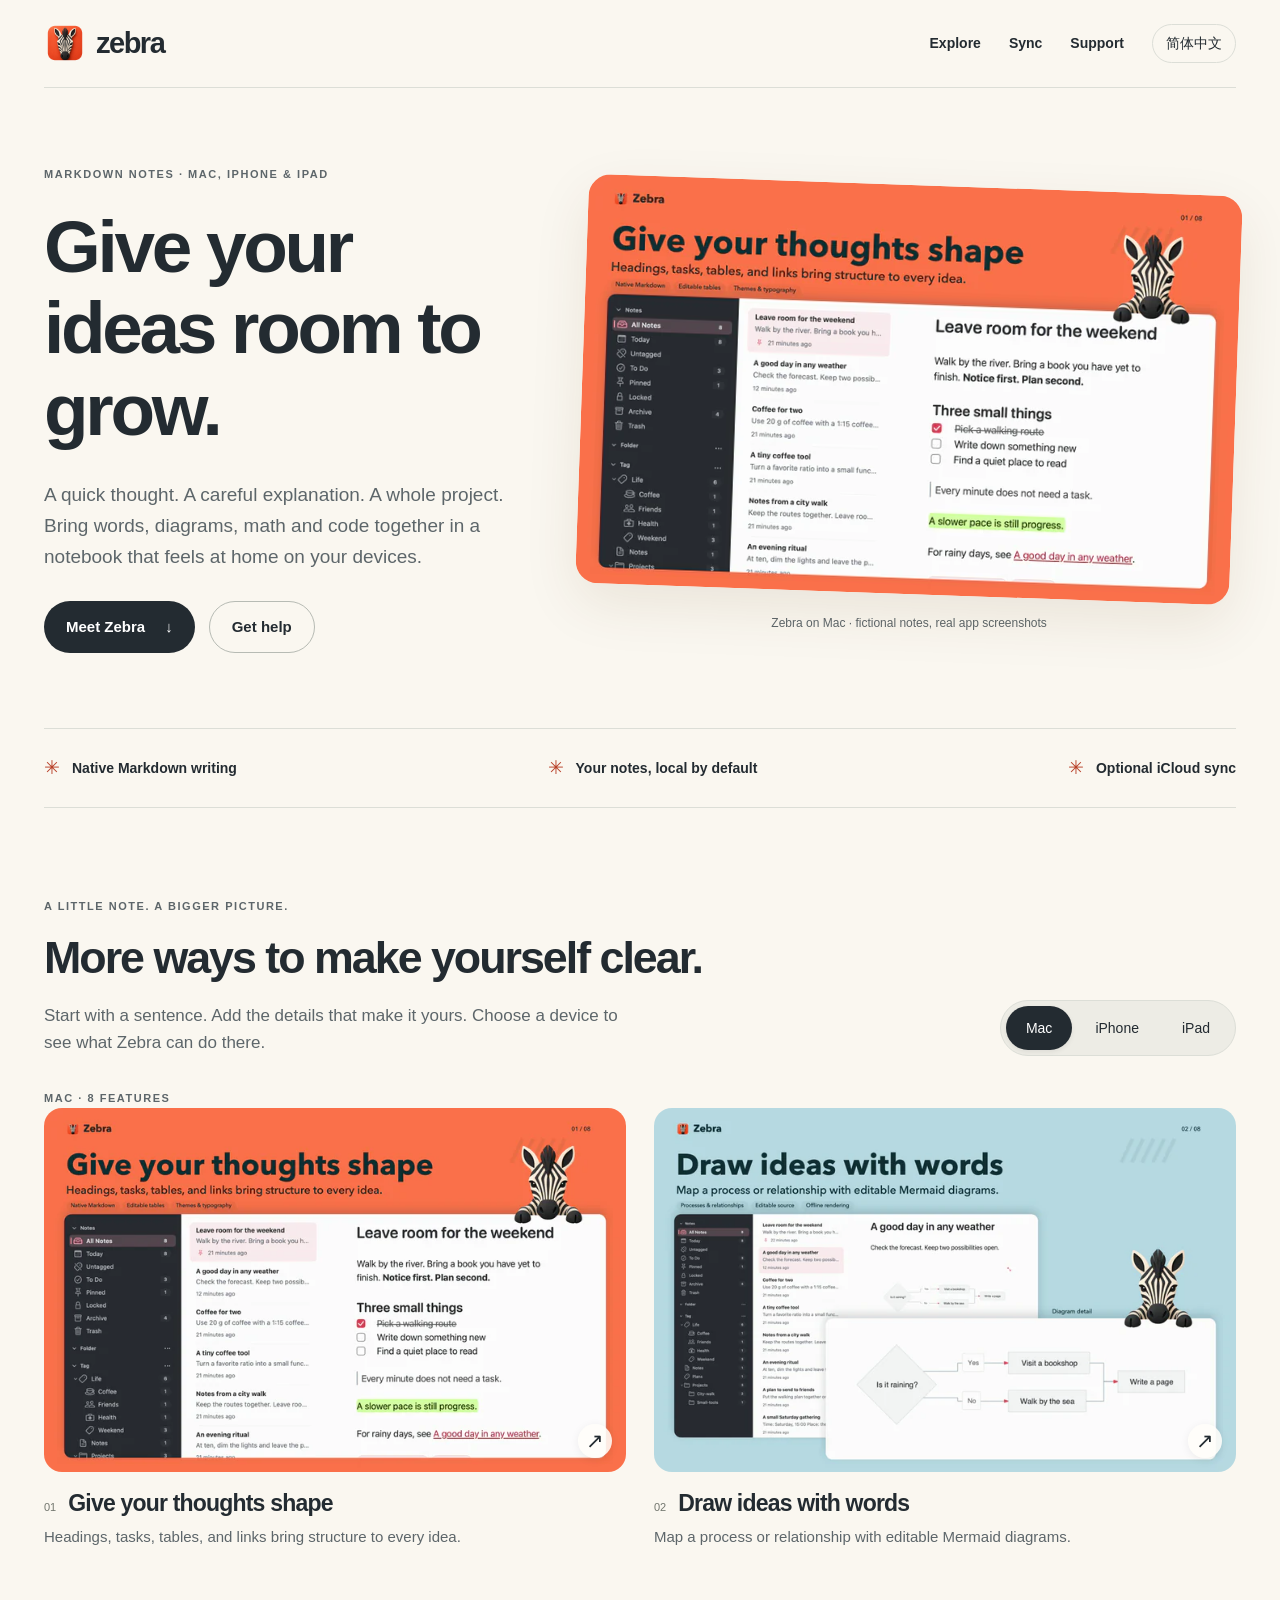
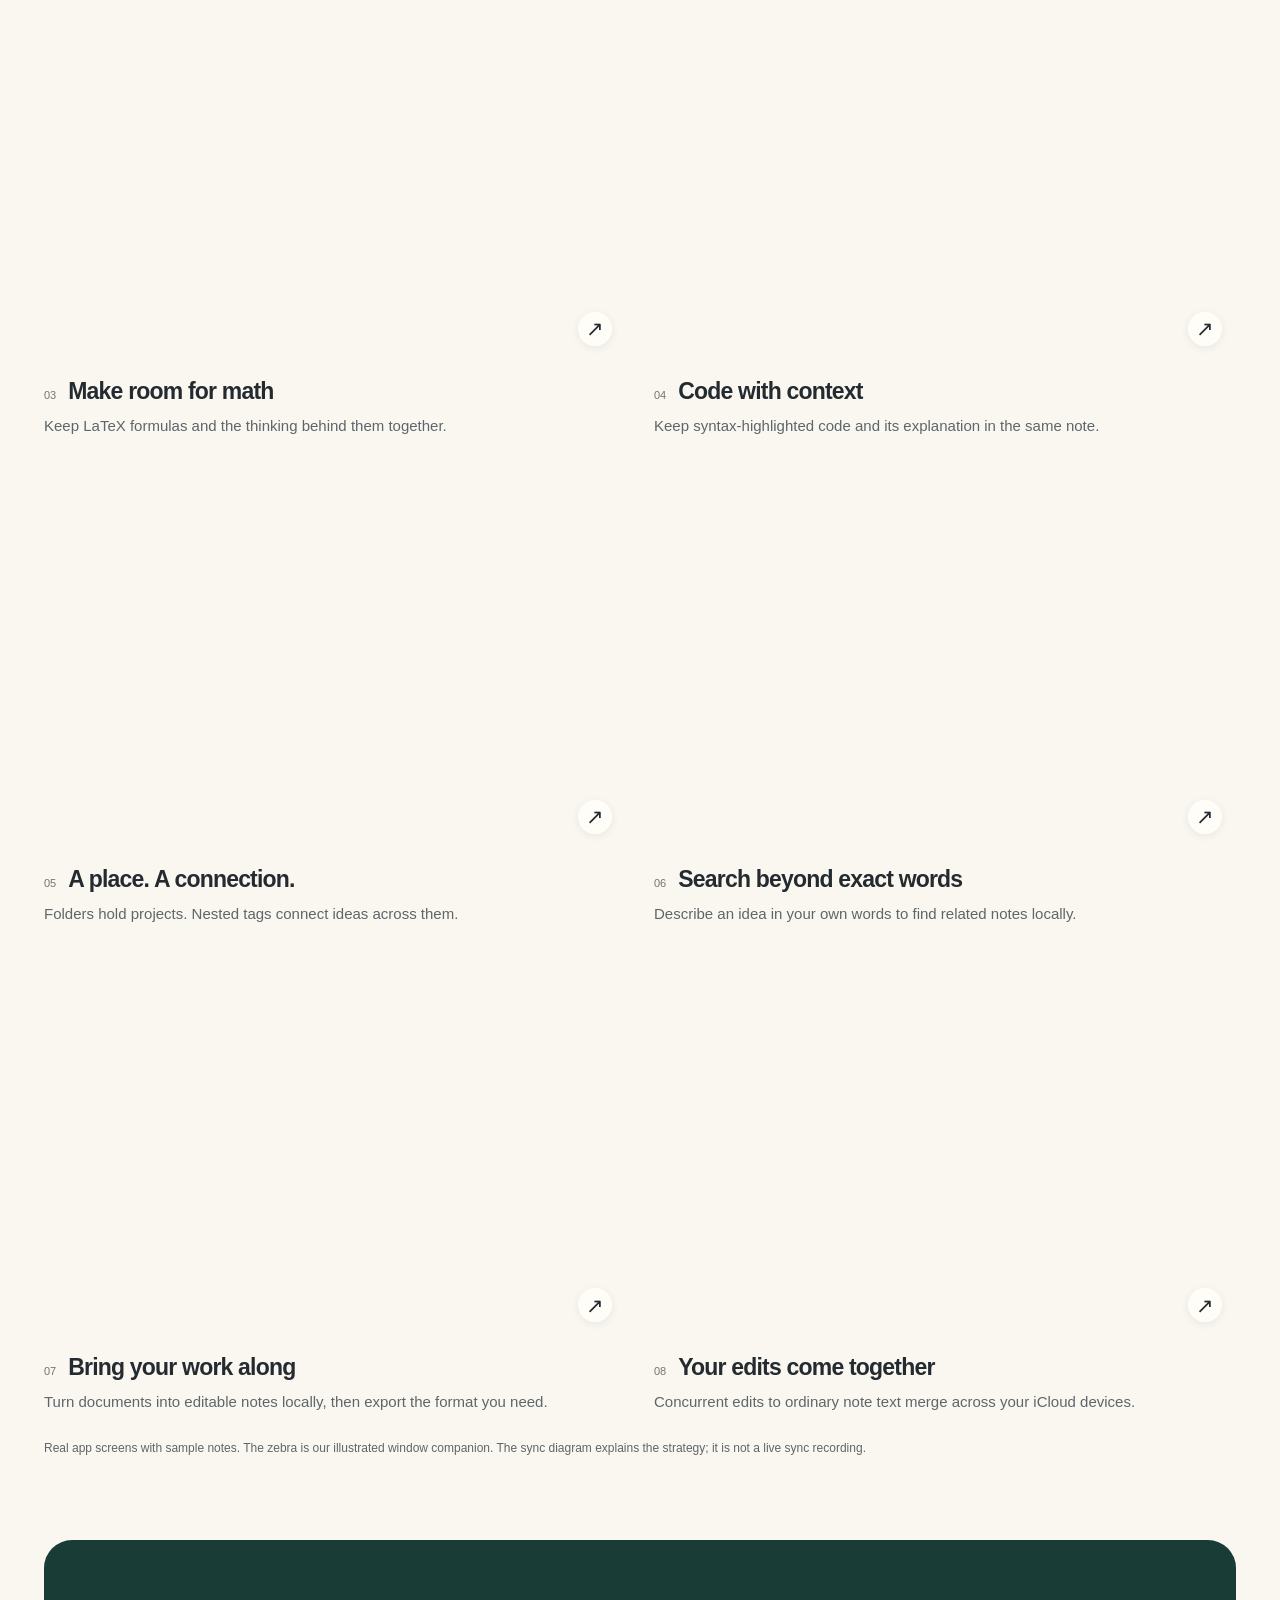
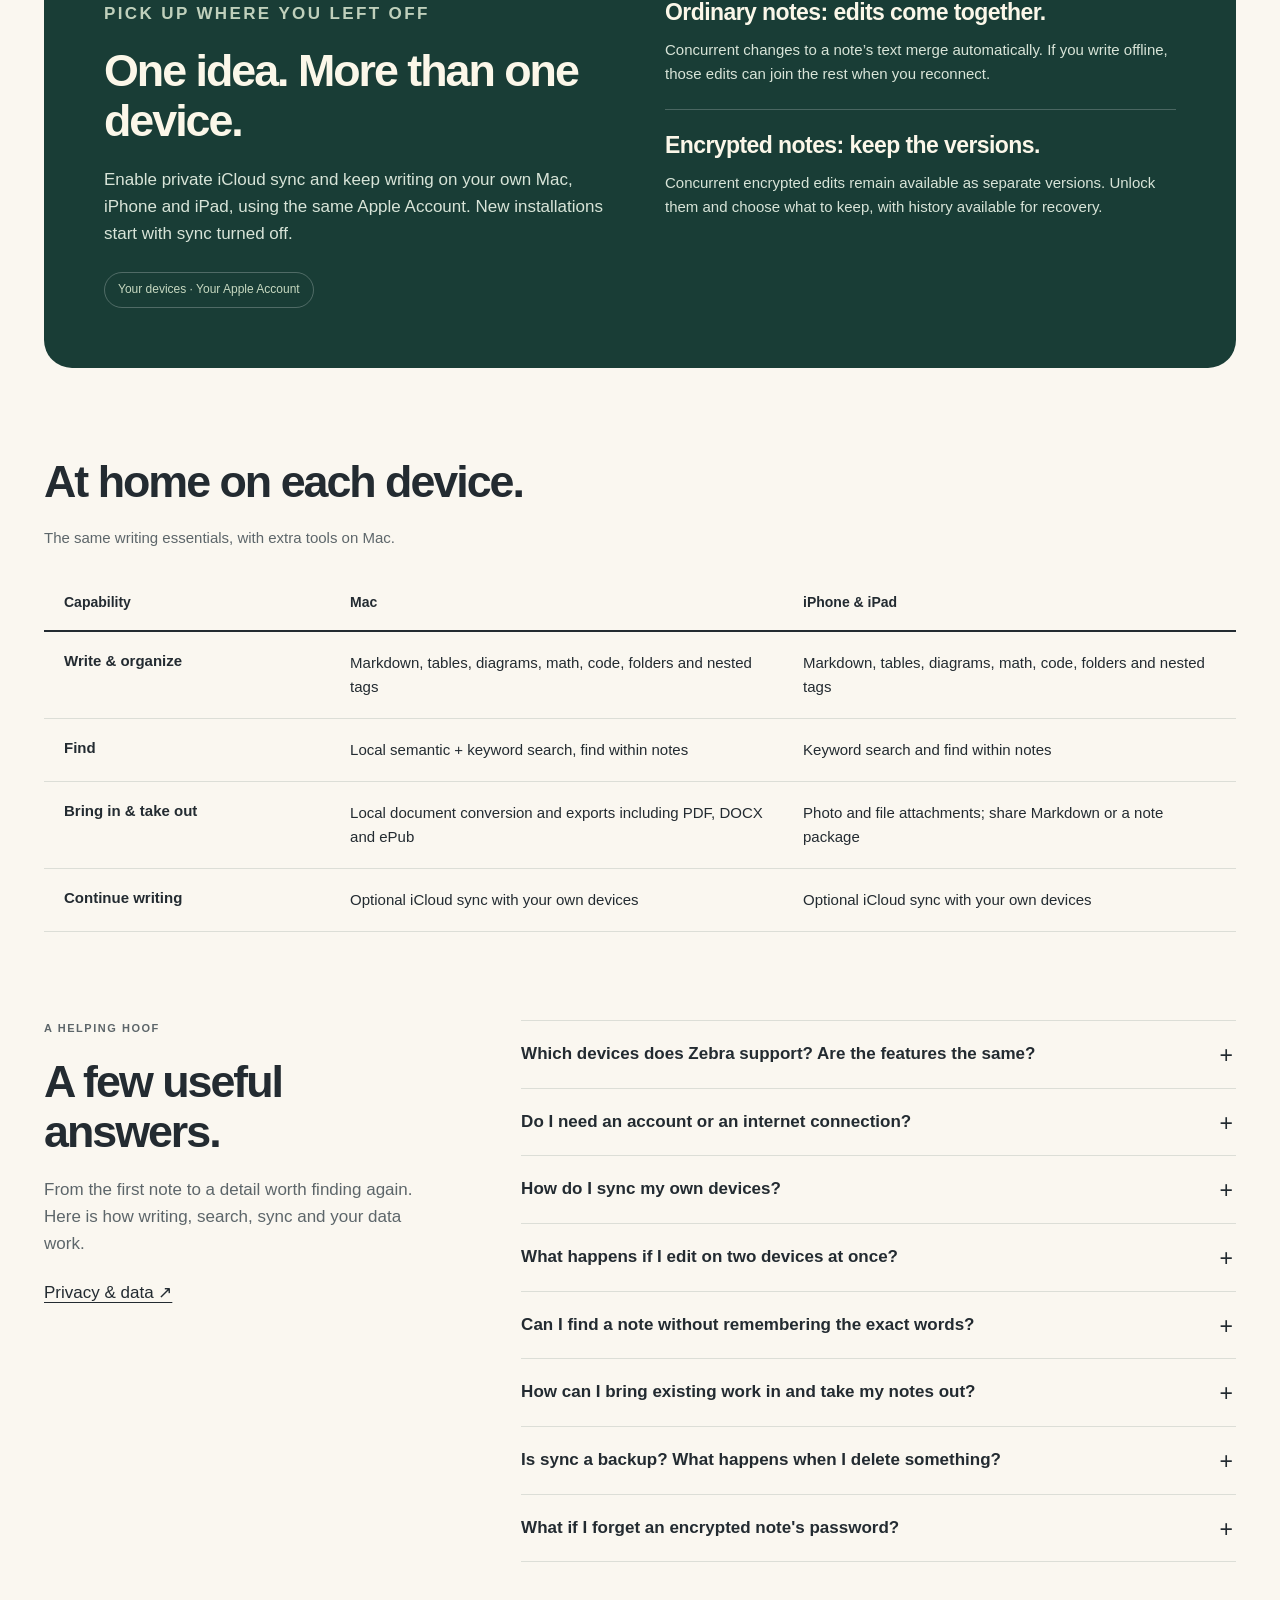
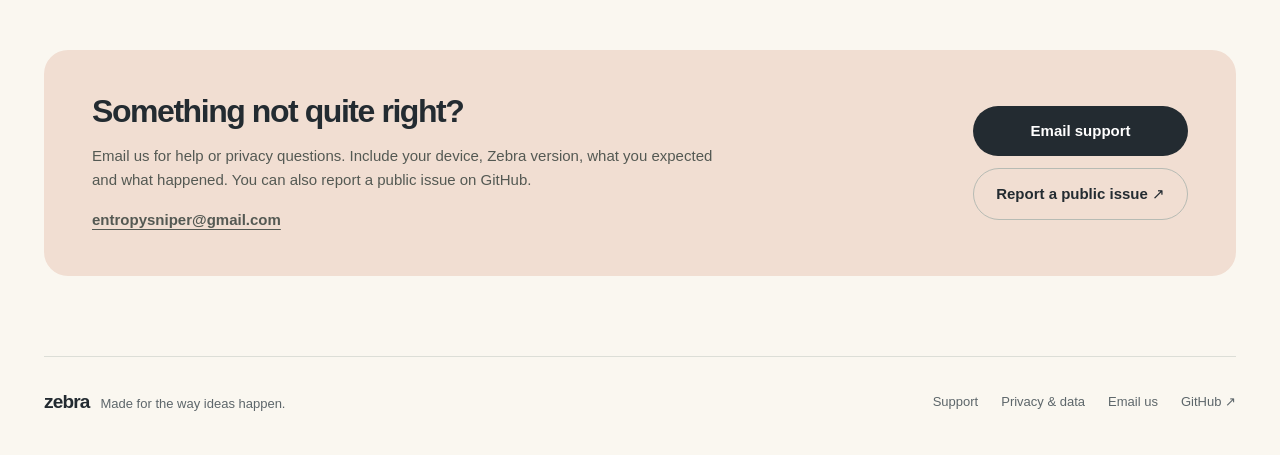
==== index.html @ db17f5f9 "Add public support and privacy contact email" ====
<!doctype html>
<html lang="en"><head><meta charset="utf-8"><meta name="viewport" content="width=device-width, initial-scale=1"><meta name="color-scheme" content="light"><meta name="theme-color" content="#faf7f0"><meta name="referrer" content="strict-origin-when-cross-origin"><meta http-equiv="Content-Security-Policy" content="default-src 'self'; script-src 'self'; style-src 'self'; img-src 'self'; connect-src 'none'; object-src 'none'; base-uri 'self'; form-action 'none'">
<title>Zebra — Markdown notes, diagrams, math &amp; more</title><meta name="description" content="A native Markdown notebook for Mac, iPhone and iPad. Write, organize, find and carry your ideas across your own devices. Explore Zebra and get support."><link rel="canonical" href="https://entropysniper-app.github.io/zebra.app/index.html"><link rel="alternate" hreflang="en" href="https://entropysniper-app.github.io/zebra.app/index.html"><link rel="alternate" hreflang="zh-Hans" href="https://entropysniper-app.github.io/zebra.app/zh/index.html"><link rel="alternate" hreflang="x-default" href="https://entropysniper-app.github.io/zebra.app/index.html"><meta property="og:type" content="website"><meta property="og:title" content="Zebra — Markdown notes, diagrams, math &amp; more"><meta property="og:description" content="A native Markdown notebook for Mac, iPhone and iPad. Write, organize, find and carry your ideas across your own devices. Explore Zebra and get support."><meta property="og:url" content="https://entropysniper-app.github.io/zebra.app/index.html"><meta property="og:image" content="https://entropysniper-app.github.io/zebra.app/assets/images/macos/en-US/01-write-large.webp"><meta name="twitter:card" content="summary_large_image"><link rel="icon" href="assets/images/icon.png"><link rel="apple-touch-icon" href="assets/images/icon.png"><link rel="stylesheet" href="assets/site.css"><script defer src="assets/site.js"></script></head><body>
<a class="skip-link" href="#main">Skip to content</a><div class="container"><header class="site-header"><a class="brand" href="index.html" aria-label="Zebra Home"><img src="assets/images/icon.png" width="42" height="42" alt="">zebra</a><nav class="site-nav" aria-label="Main navigation"><a class="nav-extra" href="index.html#explore">Explore</a><a class="nav-extra" href="index.html#sync">Sync</a><a href="index.html#support">Support</a><a class="language" href="zh/index.html" lang="zh-Hans" hreflang="zh-Hans">简体中文</a></nav></header><main id="main"><section class="hero"><div><p class="eyebrow">Markdown notes · Mac, iPhone & iPad</p><h1>Give your ideas room to grow.</h1><p class="lead">A quick thought. A careful explanation. A whole project. Bring words, diagrams, math and code together in a notebook that feels at home on your devices.</p><div class="actions"><a class="button" href="#explore">Meet Zebra <span aria-hidden="true">↓</span></a><a class="button secondary" href="#support">Get help</a></div></div><div><a class="hero-image-link" href="#explore" aria-label="Meet Zebra"><div class="poster"><img src="assets/images/macos/en-US/01-write-large.webp" srcset="assets/images/macos/en-US/01-write-small.webp 720w, assets/images/macos/en-US/01-write-large.webp 1440w" sizes="(max-width: 700px) 94vw, 55vw" width="2880" height="1800" alt="Give your thoughts shape — Zebra Mac" fetchpriority="high"></div></a><p class="hero-caption">Zebra on Mac · fictional notes, real app screenshots</p></div></section>
<div class="principles"><span>Native Markdown writing</span><span>Your notes, local by default</span><span>Optional iCloud sync</span></div>
<section id="explore"><div class="section-heading"><div><p class="eyebrow">A little note. A bigger picture.</p><h2>More ways to make yourself clear.</h2><p>Start with a sentence. Add the details that make it yours. Choose a device to see what Zebra can do there.</p></div><div class="device-switch" role="group" aria-label="Choose a device"><button type="button" data-device-button="macos" aria-pressed="true">Mac</button><button type="button" data-device-button="iphone" aria-pressed="false">iPhone</button><button type="button" data-device-button="ipad" aria-pressed="false">iPad</button></div></div><p id="gallery-status" class="eyebrow" aria-live="polite">Mac · 8 features</p><noscript><p class="no-script">These Mac screenshots and the support content work without JavaScript. Enable JavaScript to switch devices and open larger images.</p></noscript><div id="gallery" class="gallery" data-device="macos"><article class="feature"><button class="feature-image" type="button" data-large="assets/images/macos/en-US/01-write-large.webp" aria-label="View screenshot: Give your thoughts shape"><img src="assets/images/macos/en-US/01-write-small.webp" srcset="assets/images/macos/en-US/01-write-small.webp 720w, assets/images/macos/en-US/01-write-large.webp 1440w" sizes="(max-width: 700px) 94vw, 46vw" width="2880" height="1800" alt="Give your thoughts shape — Zebra Mac" loading="lazy" decoding="async"><span class="zoom-indicator" aria-hidden="true">↗</span></button><div class="feature-copy"><div class="feature-top"><span class="feature-index">01</span><h3>Give your thoughts shape</h3></div><p>Headings, tasks, tables, and links bring structure to every idea.</p></div></article><article class="feature"><button class="feature-image" type="button" data-large="assets/images/macos/en-US/02-diagrams-large.webp" aria-label="View screenshot: Draw ideas with words"><img src="assets/images/macos/en-US/02-diagrams-small.webp" srcset="assets/images/macos/en-US/02-diagrams-small.webp 720w, assets/images/macos/en-US/02-diagrams-large.webp 1440w" sizes="(max-width: 700px) 94vw, 46vw" width="2880" height="1800" alt="Draw ideas with words — Zebra Mac" loading="lazy" decoding="async"><span class="zoom-indicator" aria-hidden="true">↗</span></button><div class="feature-copy"><div class="feature-top"><span class="feature-index">02</span><h3>Draw ideas with words</h3></div><p>Map a process or relationship with editable Mermaid diagrams.</p></div></article><article class="feature"><button class="feature-image" type="button" data-large="assets/images/macos/en-US/03-math-large.webp" aria-label="View screenshot: Make room for math"><img src="assets/images/macos/en-US/03-math-small.webp" srcset="assets/images/macos/en-US/03-math-small.webp 720w, assets/images/macos/en-US/03-math-large.webp 1440w" sizes="(max-width: 700px) 94vw, 46vw" width="2880" height="1800" alt="Make room for math — Zebra Mac" loading="lazy" decoding="async"><span class="zoom-indicator" aria-hidden="true">↗</span></button><div class="feature-copy"><div class="feature-top"><span class="feature-index">03</span><h3>Make room for math</h3></div><p>Keep LaTeX formulas and the thinking behind them together.</p></div></article><article class="feature"><button class="feature-image" type="button" data-large="assets/images/macos/en-US/04-code-large.webp" aria-label="View screenshot: Code with context"><img src="assets/images/macos/en-US/04-code-small.webp" srcset="assets/images/macos/en-US/04-code-small.webp 720w, assets/images/macos/en-US/04-code-large.webp 1440w" sizes="(max-width: 700px) 94vw, 46vw" width="2880" height="1800" alt="Code with context — Zebra Mac" loading="lazy" decoding="async"><span class="zoom-indicator" aria-hidden="true">↗</span></button><div class="feature-copy"><div class="feature-top"><span class="feature-index">04</span><h3>Code with context</h3></div><p>Keep syntax-highlighted code and its explanation in the same note.</p></div></article><article class="feature"><button class="feature-image" type="button" data-large="assets/images/macos/en-US/05-organize-large.webp" aria-label="View screenshot: A place. A connection."><img src="assets/images/macos/en-US/05-organize-small.webp" srcset="assets/images/macos/en-US/05-organize-small.webp 720w, assets/images/macos/en-US/05-organize-large.webp 1440w" sizes="(max-width: 700px) 94vw, 46vw" width="2880" height="1800" alt="A place. A connection. — Zebra Mac" loading="lazy" decoding="async"><span class="zoom-indicator" aria-hidden="true">↗</span></button><div class="feature-copy"><div class="feature-top"><span class="feature-index">05</span><h3>A place. A connection.</h3></div><p>Folders hold projects. Nested tags connect ideas across them.</p></div></article><article class="feature"><button class="feature-image" type="button" data-large="assets/images/macos/en-US/06-search-large.webp" aria-label="View screenshot: Search beyond exact words"><img src="assets/images/macos/en-US/06-search-small.webp" srcset="assets/images/macos/en-US/06-search-small.webp 720w, assets/images/macos/en-US/06-search-large.webp 1440w" sizes="(max-width: 700px) 94vw, 46vw" width="2880" height="1800" alt="Search beyond exact words — Zebra Mac" loading="lazy" decoding="async"><span class="zoom-indicator" aria-hidden="true">↗</span></button><div class="feature-copy"><div class="feature-top"><span class="feature-index">06</span><h3>Search beyond exact words</h3></div><p>Describe an idea in your own words to find related notes locally.</p></div></article><article class="feature"><button class="feature-image" type="button" data-large="assets/images/macos/en-US/07-import-export-large.webp" aria-label="View screenshot: Bring your work along"><img src="assets/images/macos/en-US/07-import-export-small.webp" srcset="assets/images/macos/en-US/07-import-export-small.webp 720w, assets/images/macos/en-US/07-import-export-large.webp 1440w" sizes="(max-width: 700px) 94vw, 46vw" width="2880" height="1800" alt="Bring your work along — Zebra Mac" loading="lazy" decoding="async"><span class="zoom-indicator" aria-hidden="true">↗</span></button><div class="feature-copy"><div class="feature-top"><span class="feature-index">07</span><h3>Bring your work along</h3></div><p>Turn documents into editable notes locally, then export the format you need.</p></div></article><article class="feature"><button class="feature-image" type="button" data-large="assets/images/macos/en-US/08-sync-large.webp" aria-label="View screenshot: Your edits come together"><img src="assets/images/macos/en-US/08-sync-small.webp" srcset="assets/images/macos/en-US/08-sync-small.webp 720w, assets/images/macos/en-US/08-sync-large.webp 1440w" sizes="(max-width: 700px) 94vw, 46vw" width="2880" height="1800" alt="Your edits come together — Zebra Mac" loading="lazy" decoding="async"><span class="zoom-indicator" aria-hidden="true">↗</span></button><div class="feature-copy"><div class="feature-top"><span class="feature-index">08</span><h3>Your edits come together</h3></div><p>Concurrent edits to ordinary note text merge across your iCloud devices.</p></div></article></div><p class="gallery-note">Real app screens with sample notes. The zebra is our illustrated window companion. The sync diagram explains the strategy; it is not a live sync recording.</p></section>
<section id="sync" class="sync-section"><div><p class="eyebrow">Pick up where you left off</p><h2>One idea. More than one device.</h2><p>Enable private iCloud sync and keep writing on your own Mac, iPhone and iPad, using the same Apple Account. New installations start with sync turned off.</p><span class="sync-mark">Your devices · Your Apple Account</span></div><div><div class="sync-card"><h3>Ordinary notes: edits come together.</h3><p>Concurrent changes to a note’s text merge automatically. If you write offline, those edits can join the rest when you reconnect.</p></div><div class="sync-card"><h3>Encrypted notes: keep the versions.</h3><p>Concurrent encrypted edits remain available as separate versions. Unlock them and choose what to keep, with history available for recovery.</p></div></div></section>
<section class="platforms"><h2>At home on each device.</h2><table class="platform-table"><caption>The same writing essentials, with extra tools on Mac.</caption><thead><tr><th scope="col">Capability</th><th scope="col">Mac</th><th scope="col">iPhone &amp; iPad</th></tr></thead><tbody><tr><th scope="row">Write &amp; organize</th><td>Markdown, tables, diagrams, math, code, folders and nested tags</td><td>Markdown, tables, diagrams, math, code, folders and nested tags</td></tr><tr><th scope="row">Find</th><td>Local semantic + keyword search, find within notes</td><td>Keyword search and find within notes</td></tr><tr><th scope="row">Bring in &amp; take out</th><td>Local document conversion and exports including PDF, DOCX and ePub</td><td>Photo and file attachments; share Markdown or a note package</td></tr><tr><th scope="row">Continue writing</th><td>Optional iCloud sync with your own devices</td><td>Optional iCloud sync with your own devices</td></tr></tbody></table></section>
<section class="support" id="support"><div class="intro"><p class="eyebrow">A helping hoof</p><h2>A few useful answers.</h2><p>From the first note to a detail worth finding again. Here is how writing, search, sync and your data work.</p><a href="privacy.html">Privacy & data ↗</a></div><div class="faq"><details id="faq-platforms"><summary>Which devices does Zebra support? Are the features the same?</summary><div><p>Zebra requires macOS 14 or later on Mac, and iOS 17 or later on iPhone and iPad. All platforms support Markdown, tables, math, Mermaid diagrams, code highlighting, folders, and nested tags. Mac also offers local semantic search, document conversion, and more export formats. iPhone and iPad offer keyword search, find within notes, photo and file attachments, and sharing as Markdown or a note package with attachments.</p></div></details><details id="faq-offline"><summary>Do I need an account or an internet connection?</summary><div><p>No Zebra account is required. Notes are stored on your device by default, and core writing and organization work offline. Changes save automatically on the device. iCloud sync needs an Apple Account and a connection. Web clipping, link previews, and remote attachments connect to the relevant websites.</p></div></details><details id="faq-sync-setup"><summary>How do I sync my own devices?</summary><div><p>Sign in to the same Apple Account on each device and make sure iCloud is available. Then enable iCloud sync in Zebra&#x27;s settings on each device. Sync is off by default for new installations; existing choices are preserved. The first sync can take time, so open Zebra and keep a network connection available. If changes have not arrived, check the app&#x27;s sync status, your connection, and your iCloud sign-in. Turning sync off on one device does not turn it off elsewhere or erase cloud copies.</p></div></details><details id="faq-concurrent-edits"><summary>What happens if I edit on two devices at once?</summary><div><p>Ordinary note text uses CRDT sync to merge concurrent edits across devices. Offline edits can join those changes when you reconnect. Encrypted notes work differently: sequential edits move forward, while concurrent edits are retained as separate encrypted versions. If there are versions to resolve, open Encrypted Note Versions, use the relevant password to view them, and choose the version to use. Sync connects your own devices; it is not a shared team workspace.</p></div></details><details id="faq-search"><summary>Can I find a note without remembering the exact words?</summary><div><p>On Mac, press ⌘O to open Zebra Actions and describe what you remember. Local semantic search combines the meaning of Chinese and English text with keywords. No separate model download is needed, and keyword search remains available if the system&#x27;s semantic capabilities are unavailable. Encrypted notes are excluded from semantic indexing, even while unlocked. iPhone and iPad currently offer keyword search and find within notes.</p></div></details><details id="faq-import-export"><summary>How can I bring existing work in and take my notes out?</summary><div><p>On Mac, import Markdown, HTML, TextBundle, and other supported formats. Text-based PDFs, DOCX, XLSX/XLS, PPTX, and other supported documents can be converted locally into editable notes while keeping the originals. Conversion focuses on text and structure; complex layouts may change. Mac exports include Markdown, PDF, HTML, DOCX, and ePub. On iPhone and iPad, attach photos or files, then use the note menu to share Markdown or package the note and its attachments together.</p></div></details><details id="faq-backup-delete"><summary>Is sync a backup? What happens when I delete something?</summary><div><p>Sync carries changes between devices and should not be your only backup. On Mac, choose File &gt; Export Backup to save a .zebrabk library backup with notes and attachments. You can review the effect of a restore before proceeding. Turning sync off or removing the app does not erase copies on other devices, exported files, backups, or existing cloud copies. Deleted encrypted notes retain their sync history for recovery. There is currently no button to erase all cloud history. Keep an independent copy before deleting or restoring important work.</p></div></details><details id="faq-encryption"><summary>What if I forget an encrypted note&#x27;s password?</summary><div><p>The developer has no stored password or recovery key that can restore access. Keep your password safe; encrypted content in a backup still needs it. Individual note encryption protects the body and encrypted attachments, while titles and some outer information remain visible. Encrypting an ordinary note cannot retract plaintext copies that were previously synced, exported, or backed up.</p></div></details></div></section>
<section class="contact" id="contact"><div><h2>Something not quite right?</h2><p>Email us for help or privacy questions. Include your device, Zebra version, what you expected and what happened. You can also report a public issue on GitHub.</p><p class="contact-email"><a href="mailto:entropysniper@gmail.com">entropysniper@gmail.com</a></p></div><div class="contact-options"><a class="button" href="mailto:entropysniper@gmail.com">Email support</a><a class="button secondary" href="https://github.com/entropysniper-app/zebra.app/issues/new">Report a public issue ↗</a></div></section></main>
<dialog id="poster-dialog" class="poster-dialog" aria-labelledby="dialog-title"><div class="dialog-bar"><h2 id="dialog-title"></h2><button id="dialog-close" type="button" aria-label="Close screenshot">×</button></div><img id="dialog-image" alt=""></dialog><script id="gallery-data" type="application/json">{"devices":{"macos":[{"headline":"Give your thoughts shape","summary":"Headings, tasks, tables, and links bring structure to every idea.","small":"assets/images/macos/en-US/01-write-small.webp","large":"assets/images/macos/en-US/01-write-large.webp","smallWidth":720,"largeWidth":1440,"width":2880,"height":1800,"alt":"Give your thoughts shape — Zebra Mac"},{"headline":"Draw ideas with words","summary":"Map a process or relationship with editable Mermaid diagrams.","small":"assets/images/macos/en-US/02-diagrams-small.webp","large":"assets/images/macos/en-US/02-diagrams-large.webp","smallWidth":720,"largeWidth":1440,"width":2880,"height":1800,"alt":"Draw ideas with words — Zebra Mac"},{"headline":"Make room for math","summary":"Keep LaTeX formulas and the thinking behind them together.","small":"assets/images/macos/en-US/03-math-small.webp","large":"assets/images/macos/en-US/03-math-large.webp","smallWidth":720,"largeWidth":1440,"width":2880,"height":1800,"alt":"Make room for math — Zebra Mac"},{"headline":"Code with context","summary":"Keep syntax-highlighted code and its explanation in the same note.","small":"assets/images/macos/en-US/04-code-small.webp","large":"assets/images/macos/en-US/04-code-large.webp","smallWidth":720,"largeWidth":1440,"width":2880,"height":1800,"alt":"Code with context — Zebra Mac"},{"headline":"A place. A connection.","summary":"Folders hold projects. Nested tags connect ideas across them.","small":"assets/images/macos/en-US/05-organize-small.webp","large":"assets/images/macos/en-US/05-organize-large.webp","smallWidth":720,"largeWidth":1440,"width":2880,"height":1800,"alt":"A place. A connection. — Zebra Mac"},{"headline":"Search beyond exact words","summary":"Describe an idea in your own words to find related notes locally.","small":"assets/images/macos/en-US/06-search-small.webp","large":"assets/images/macos/en-US/06-search-large.webp","smallWidth":720,"largeWidth":1440,"width":2880,"height":1800,"alt":"Search beyond exact words — Zebra Mac"},{"headline":"Bring your work along","summary":"Turn documents into editable notes locally, then export the format you need.","small":"assets/images/macos/en-US/07-import-export-small.webp","large":"assets/images/macos/en-US/07-import-export-large.webp","smallWidth":720,"largeWidth":1440,"width":2880,"height":1800,"alt":"Bring your work along — Zebra Mac"},{"headline":"Your edits come together","summary":"Concurrent edits to ordinary note text merge across your iCloud devices.","small":"assets/images/macos/en-US/08-sync-small.webp","large":"assets/images/macos/en-US/08-sync-large.webp","smallWidth":720,"largeWidth":1440,"width":2880,"height":1800,"alt":"Your edits come together — Zebra Mac"}],"iphone":[{"headline":"Give your thoughts room","summary":"Capture an idea, then shape it with headings, tasks, and tables.","small":"assets/images/iphone/en-US/01-write-small.webp","large":"assets/images/iphone/en-US/01-write-large.webp","smallWidth":720,"largeWidth":1206,"width":1206,"height":2622,"alt":"Give your thoughts room — Zebra iPhone"},{"headline":"Draw ideas with words","summary":"Map a process or relationship with editable Mermaid diagrams.","small":"assets/images/iphone/en-US/02-diagrams-small.webp","large":"assets/images/iphone/en-US/02-diagrams-large.webp","smallWidth":720,"largeWidth":1206,"width":1206,"height":2622,"alt":"Draw ideas with words — Zebra iPhone"},{"headline":"Make room for math","summary":"Keep LaTeX formulas and the thinking behind them together.","small":"assets/images/iphone/en-US/03-math-small.webp","large":"assets/images/iphone/en-US/03-math-large.webp","smallWidth":720,"largeWidth":1206,"width":1206,"height":2622,"alt":"Make room for math — Zebra iPhone"},{"headline":"Code with context","summary":"Keep syntax-highlighted code and its explanation in the same note.","small":"assets/images/iphone/en-US/04-code-small.webp","large":"assets/images/iphone/en-US/04-code-large.webp","smallWidth":720,"largeWidth":1206,"width":1206,"height":2622,"alt":"Code with context — Zebra iPhone"},{"headline":"A place. A connection.","summary":"Folders hold projects. Nested tags connect ideas across them.","small":"assets/images/iphone/en-US/05-organize-small.webp","large":"assets/images/iphone/en-US/05-organize-large.webp","smallWidth":720,"largeWidth":1206,"width":1206,"height":2622,"alt":"A place. A connection. — Zebra iPhone"},{"headline":"Find what you wrote","summary":"Search notes by keyword, then find the passage you need.","small":"assets/images/iphone/en-US/06-search-small.webp","large":"assets/images/iphone/en-US/06-search-large.webp","smallWidth":720,"largeWidth":1206,"width":1206,"height":2622,"alt":"Find what you wrote — Zebra iPhone"},{"headline":"Your notes. Ready to share.","summary":"Attach photos and files. Share Markdown or a note with its attachments.","small":"assets/images/iphone/en-US/07-import-export-small.webp","large":"assets/images/iphone/en-US/07-import-export-large.webp","smallWidth":720,"largeWidth":1206,"width":1206,"height":2622,"alt":"Your notes. Ready to share. — Zebra iPhone"},{"headline":"Your edits come together","summary":"Concurrent edits to ordinary note text merge across your iCloud devices.","small":"assets/images/iphone/en-US/08-sync-small.webp","large":"assets/images/iphone/en-US/08-sync-large.webp","smallWidth":720,"largeWidth":1206,"width":1206,"height":2622,"alt":"Your edits come together — Zebra iPhone"}],"ipad":[{"headline":"Give your thoughts room","summary":"Spread out your ideas with headings, tables, and links on iPad.","small":"assets/images/ipad/en-US/01-write-small.webp","large":"assets/images/ipad/en-US/01-write-large.webp","smallWidth":720,"largeWidth":1440,"width":2752,"height":2064,"alt":"Give your thoughts room — Zebra iPad"},{"headline":"Draw ideas with words","summary":"Map a process or relationship with editable Mermaid diagrams.","small":"assets/images/ipad/en-US/02-diagrams-small.webp","large":"assets/images/ipad/en-US/02-diagrams-large.webp","smallWidth":720,"largeWidth":1440,"width":2752,"height":2064,"alt":"Draw ideas with words — Zebra iPad"},{"headline":"Make room for math","summary":"Keep LaTeX formulas and the thinking behind them together.","small":"assets/images/ipad/en-US/03-math-small.webp","large":"assets/images/ipad/en-US/03-math-large.webp","smallWidth":720,"largeWidth":1440,"width":2752,"height":2064,"alt":"Make room for math — Zebra iPad"},{"headline":"Code with context","summary":"Keep syntax-highlighted code and its explanation in the same note.","small":"assets/images/ipad/en-US/04-code-small.webp","large":"assets/images/ipad/en-US/04-code-large.webp","smallWidth":720,"largeWidth":1440,"width":2752,"height":2064,"alt":"Code with context — Zebra iPad"},{"headline":"A place. A connection.","summary":"Folders hold projects. Nested tags connect ideas across them.","small":"assets/images/ipad/en-US/05-organize-small.webp","large":"assets/images/ipad/en-US/05-organize-large.webp","smallWidth":720,"largeWidth":1440,"width":2752,"height":2064,"alt":"A place. A connection. — Zebra iPad"},{"headline":"Find what you wrote","summary":"Search notes by keyword, then find the passage you need.","small":"assets/images/ipad/en-US/06-search-small.webp","large":"assets/images/ipad/en-US/06-search-large.webp","smallWidth":720,"largeWidth":1440,"width":2752,"height":2064,"alt":"Find what you wrote — Zebra iPad"},{"headline":"Your notes. Ready to share.","summary":"Attach photos and files. Share Markdown or a note with its attachments.","small":"assets/images/ipad/en-US/07-import-export-small.webp","large":"assets/images/ipad/en-US/07-import-export-large.webp","smallWidth":720,"largeWidth":1440,"width":2752,"height":2064,"alt":"Your notes. Ready to share. — Zebra iPad"},{"headline":"Your edits come together","summary":"Concurrent edits to ordinary note text merge across your iCloud devices.","small":"assets/images/ipad/en-US/08-sync-small.webp","large":"assets/images/ipad/en-US/08-sync-large.webp","smallWidth":720,"largeWidth":1440,"width":2752,"height":2064,"alt":"Your edits come together — Zebra iPad"}]},"viewLabel":"View screenshot:","deviceLabels":{"macos":"Mac","iphone":"iPhone","ipad":"iPad"},"statusText":"8 features"}</script><footer class="site-footer"><div><span class="footer-brand">zebra</span> &nbsp; Made for the way ideas happen.</div><nav class="footer-links" aria-label="Footer navigation"><a href="index.html#support">Support</a><a href="privacy.html">Privacy & data</a><a href="mailto:entropysniper@gmail.com">Email us</a><a href="https://github.com/entropysniper-app/zebra.app">GitHub ↗</a></nav></footer></div></body></html>
---- assets/site.css ----
@charset "UTF-8";
:root{--paper:#faf7f0;--ink:#232b31;--muted:#5d666a;--orange:#f37252;--line:#dcded7;--green:#193d36;--surface:#fffefa;--radius:22px;font-family:-apple-system,BlinkMacSystemFont,"Segoe UI","PingFang SC","Hiragino Sans GB",sans-serif;color:var(--ink);background:var(--paper);font-synthesis:none;scroll-behavior:smooth;scroll-padding-top:90px}
*{box-sizing:border-box}body{margin:0;font-size:17px;line-height:1.6}a{color:inherit;text-underline-offset:4px}button,select{font:inherit}button,a{-webkit-tap-highlight-color:transparent}button{cursor:pointer}button:focus-visible,a:focus-visible,summary:focus-visible{outline:3px solid #ba3d21;outline-offset:5px}img{display:block;max-width:100%;height:auto}button{color:inherit}p{margin:0 0 1.25em}h1,h2,h3,p{overflow-wrap:break-word}h1,h2,h3{line-height:1.12;letter-spacing:-.045em}h1{font-size:clamp(46px,5.7vw,84px);font-weight:720;max-width:11ch;margin:22px 0 28px}html[lang=zh-Hans] h1{max-width:8.5em;font-size:clamp(42px,5.1vw,74px);line-height:1.2;letter-spacing:-.065em}h2{font-size:clamp(34px,3.5vw,50px);font-weight:700;margin:0 0 20px}h3{font-size:24px;margin:0 0 12px}button{border:0}section{scroll-margin-top:90px}.container{width:min(1264px,calc(100% - 88px));margin-inline:auto}.skip-link{position:fixed;z-index:100;top:10px;left:10px;padding:12px;background:white;transform:translateY(-160%)}.skip-link:focus{transform:none}.site-header{height:88px;display:flex;align-items:center;justify-content:space-between;gap:20px;border-bottom:1px solid var(--line)}.brand{display:inline-flex;align-items:center;gap:10px;text-decoration:none;font-size:29px;font-weight:750;letter-spacing:-1.5px}.brand img{width:42px;height:42px;border-radius:11px}.site-nav{display:flex;align-items:center;gap:28px;font-size:14px;font-weight:560}.site-nav a{text-decoration:none}.site-nav a:hover{text-decoration:underline}.language{border:1px solid var(--line);border-radius:999px;padding:7px 13px;white-space:nowrap}.hero{display:grid;grid-template-columns:.85fr 1.15fr;gap:55px;align-items:center;padding:78px 0 75px}.eyebrow{text-transform:uppercase;letter-spacing:.14em;font-size:11px;font-weight:750;margin:0;color:var(--muted)}.hero .lead{font-size:19px;max-width:30em;line-height:1.65;color:var(--muted)}.hero .poster{border-radius:var(--radius);box-shadow:0 20px 55px #56320a18;transform:rotate(2deg);overflow:hidden}.hero-image-link{display:block;transition:transform .2s}.hero-image-link:hover{transform:translateY(-4px)}.hero .poster img{width:100%}.hero-caption{font-size:12px;color:var(--muted);text-align:center;margin:20px 0 0}.actions{display:flex;gap:14px;flex-wrap:wrap;margin-top:28px}.button{display:inline-flex;align-items:center;justify-content:center;gap:20px;padding:13px 22px;border-radius:999px;font-weight:650;font-size:15px;text-decoration:none;background:var(--ink);color:white;min-height:48px}.button:hover{background:#3c484f}.button.secondary{background:transparent;color:var(--ink);border:1px solid #b7bbb4}.button.secondary:hover{background:#eeeae1}.principles{display:flex;justify-content:space-between;gap:20px;border-block:1px solid var(--line);padding:24px 0;margin-bottom:90px;font-size:14px;font-weight:580}.principles span{display:flex;align-items:center;gap:12px}.principles span::before{content:"✳";font-size:19px;color:#b84028}.section-heading{display:flex;justify-content:space-between;gap:28px;align-items:end;margin-bottom:34px}.section-heading>div{max-width:690px}.section-heading .eyebrow{margin-bottom:16px}.section-heading p{color:var(--muted);margin-bottom:0;max-width:580px}.device-switch{display:flex;gap:3px;padding:5px;background:#edece5;border:1px solid var(--line);border-radius:999px;flex-shrink:0}.device-switch button{border-radius:999px;padding:10px 20px;font-size:14px;background:transparent;min-height:44px}.device-switch button[aria-pressed=true]{background:var(--ink);color:white;box-shadow:0 2px 5px #0001}.device-switch button:hover:not([aria-pressed=true]){background:#dddeda}.gallery{display:grid;grid-template-columns:repeat(2,minmax(0,1fr));gap:46px 28px}.gallery[data-device=iphone]{grid-template-columns:repeat(4,minmax(0,1fr));gap:32px 22px}.feature{min-width:0}.feature-image{display:block;width:100%;padding:0;background:transparent;border-radius:18px;overflow:hidden;position:relative;text-align:initial}.feature-image img{width:100%;transition:transform .3s}.feature-image:hover img{transform:scale(1.015)}.zoom-indicator{position:absolute;bottom:14px;right:14px;width:34px;height:34px;display:grid;place-items:center;border-radius:50%;background:#fffefadf;color:var(--ink);font-size:21px;box-shadow:0 2px 10px #0001;pointer-events:none}.feature-copy{padding-top:19px}.feature-top{display:flex;align-items:baseline;gap:12px}.feature-index{font-size:11px;font-variant-numeric:tabular-nums;color:#72766e}.feature h3{font-size:23px;letter-spacing:-.035em;margin-bottom:9px}.feature p{font-size:15px;color:var(--muted);margin-bottom:0;line-height:1.65}.gallery[data-device=iphone] .feature h3{font-size:20px}.gallery-note{font-size:12px;color:var(--muted);padding-top:24px;margin-bottom:82px}.sync-section{background:var(--green);color:#fbf7e9;border-radius:28px;padding:60px;margin:0 0 88px;display:grid;grid-template-columns:1fr 1fr;gap:50px}.sync-section .eyebrow{color:#c0d0bc;margin-bottom:18px}.sync-section h2{max-width:11em}.sync-section p{color:#d8e4d8;font-size:17px}.sync-section .sync-card{padding:23px 0;border-top:1px solid #ffffff36}.sync-section .sync-card:first-child{padding-top:0;border-top:0}.sync-section h3{font-size:23px;letter-spacing:-.025em}.sync-section .sync-card p{font-size:15px;margin-bottom:0}.sync-mark{font-size:12px;color:#c6d8c0;border:1px solid #ffffff3d;display:inline-block;padding:7px 13px;border-radius:999px;margin-top:4px}.platforms{margin-bottom:88px}.platform-table{width:100%;border-collapse:collapse;font-size:15px;table-layout:fixed}.platform-table caption{text-align:left;color:var(--muted);font-size:15px;margin-bottom:24px}.platform-table th{text-align:left;font-size:14px;padding:17px 20px;border-bottom:2px solid var(--ink);font-weight:650}.platform-table th:first-child{width:24%}.platform-table td{padding:19px 20px;border-bottom:1px solid var(--line);vertical-align:top}.platform-table tbody th{font-size:15px;border-bottom:1px solid var(--line);vertical-align:top;font-weight:600}.support{display:grid;grid-template-columns:.72fr 1.28fr;gap:75px;padding:0 0 88px}.support .intro p{color:var(--muted)}.support .eyebrow{margin-bottom:18px}.faq details{border-top:1px solid var(--line)}.faq details:last-child{border-bottom:1px solid var(--line)}.faq summary{list-style:none;padding:21px 35px 21px 0;position:relative;cursor:pointer;font-weight:600;line-height:1.45}.faq summary::-webkit-details-marker{display:none}.faq summary::after{content:"+";position:absolute;right:3px;top:18px;font-size:23px;font-weight:350}.faq details[open] summary::after{content:"−"}.faq details>div{padding:0 28px 22px 0;color:var(--muted);font-size:15px}.faq details p:last-child{margin-bottom:0}.contact{display:flex;justify-content:space-between;align-items:center;gap:50px;border-radius:24px;background:#f1ded2;padding:44px 48px;margin-bottom:80px}.contact h2{font-size:32px;margin-bottom:14px}.contact p{max-width:630px;color:#545953;font-size:15px;margin-bottom:0}.contact .button{flex-shrink:0}.site-footer{border-top:1px solid var(--line);display:flex;justify-content:space-between;align-items:center;gap:20px;padding:30px 0 38px;font-size:13px;color:var(--muted)}.footer-links{display:flex;gap:23px}.site-footer a{text-decoration:none}.site-footer a:hover{text-decoration:underline}.footer-brand{font-size:19px;font-weight:700;color:var(--ink);letter-spacing:-.8px}.poster-dialog{border:0;padding:18px;border-radius:20px;width:fit-content;max-width:94vw;max-height:94dvh;overflow:auto;background:var(--paper);box-shadow:0 20px 80px #0004}.poster-dialog::backdrop{background:#172521da;backdrop-filter:blur(5px)}.dialog-bar{display:flex;align-items:center;justify-content:space-between;gap:20px;margin-bottom:12px}.dialog-bar h2{font-size:17px;letter-spacing:0;margin:0}.dialog-bar button{background:var(--ink);color:white;width:40px;height:40px;border-radius:50%;font-size:22px;flex-shrink:0}.poster-dialog img{max-height:calc(94dvh - 100px);max-width:100%;width:auto;margin:auto;border-radius:8px;object-fit:contain}.document{max-width:780px;padding:75px 0 90px}.document h1{font-size:clamp(44px,5vw,66px);max-width:none}.document h2{font-size:28px;margin-top:42px;letter-spacing:-.02em}.document .lead{font-size:20px;color:var(--muted)}.document p,.document li{line-height:1.8}.document .notice{border-left:3px solid var(--orange);padding:15px 22px;background:#f0eae0;font-size:15px}.no-script{padding:16px;background:#fff0d2;border-radius:12px;font-size:14px}html[lang=zh-Hans] h2,html[lang=zh-Hans] h3{letter-spacing:-.035em}
@media(min-width:1440px){.hero{gap:70px}}
@media(max-width:1000px){.container{width:calc(100% - 48px)}.hero{gap:30px;padding:55px 0}h1{font-size:58px}.hero .lead{font-size:17px}.principles{font-size:13px;gap:15px;margin-bottom:64px}.section-heading{align-items:start;flex-direction:column}.gallery[data-device=iphone]{grid-template-columns:repeat(3,minmax(0,1fr))}.sync-section{padding:40px;gap:32px}.support{gap:35px;grid-template-columns:.7fr 1.3fr}.site-nav{gap:20px}.contact{padding:32px;gap:30px}}
@media(max-width:700px){.container{width:calc(100% - 36px)}.site-header{height:74px}.brand{font-size:25px}.brand img{width:35px;height:35px}.site-nav{gap:15px;font-size:12px}.site-nav .nav-extra{display:none}.language{padding:6px 10px}.hero{grid-template-columns:1fr;gap:37px;padding:43px 0 35px}h1,html[lang=zh-Hans] h1{font-size:clamp(40px,10vw,60px);max-width:12ch;margin:18px 0 23px}html[lang=zh-Hans] h1{max-width:8em}.hero .lead{font-size:17px;max-width:35em}.hero .poster{transform:none;border-radius:16px}.hero-caption{margin-top:12px;font-size:11px}.eyebrow{font-size:10px;letter-spacing:.11em}.actions{margin-top:23px}.button{font-size:14px;padding:12px 18px}.principles{flex-direction:column;gap:13px;padding:20px 0;margin-bottom:51px;font-size:14px}.principles span::before{font-size:17px}.section-heading{gap:22px;margin-bottom:26px}.section-heading p{font-size:16px}h2{font-size:35px;line-height:1.18}.device-switch{width:100%}.device-switch button{flex:1;padding:9px 16px}.gallery{grid-template-columns:1fr;gap:30px}.gallery[data-device=iphone]{grid-template-columns:repeat(2,minmax(0,1fr));gap:28px 15px}.gallery[data-device=iphone] .feature h3{font-size:17px;line-height:1.3}.gallery[data-device=iphone] .feature p{font-size:13px}.feature-index{display:none}.feature-copy{padding-top:14px}.feature h3{font-size:21px}.gallery-note{font-size:12px;margin-bottom:53px}.sync-section{grid-template-columns:1fr;padding:29px 25px;gap:15px;border-radius:20px;margin-bottom:55px}.sync-section h2{font-size:34px}.sync-section p{font-size:16px}.sync-section h3{font-size:22px}.platforms{margin-bottom:55px}.platform-table{font-size:13px}.platform-table th,.platform-table td{padding:14px 8px}.platform-table th:first-child{width:24%}.platform-table tbody th{font-size:13px}.platform-table caption{font-size:14px}.support{grid-template-columns:1fr;gap:15px;padding-bottom:50px}.support .intro p{font-size:16px}.faq summary{font-size:16px}.contact{flex-direction:column;align-items:flex-start;gap:23px;padding:28px 24px;margin-bottom:46px}.contact h2{font-size:29px}.site-footer{align-items:flex-start;flex-direction:column;padding:25px 0 32px;gap:15px}.footer-links{flex-wrap:wrap;gap:20px}.poster-dialog{padding:12px;border-radius:15px}.dialog-bar h2{font-size:14px;line-height:1.4}.document{padding:43px 0 65px}.document h1,html[lang=zh-Hans] .document h1{font-size:42px;max-width:none}.document .lead{font-size:18px}.document h2{font-size:25px}}
@media(prefers-reduced-motion:reduce){:root{scroll-behavior:auto}*,*::before,*::after{transition:none!important;animation:none!important}}
.contact-options{display:grid;gap:12px;flex-shrink:0;max-width:100%}
.contact .contact-email{margin-top:16px;overflow-wrap:anywhere;font-weight:600}
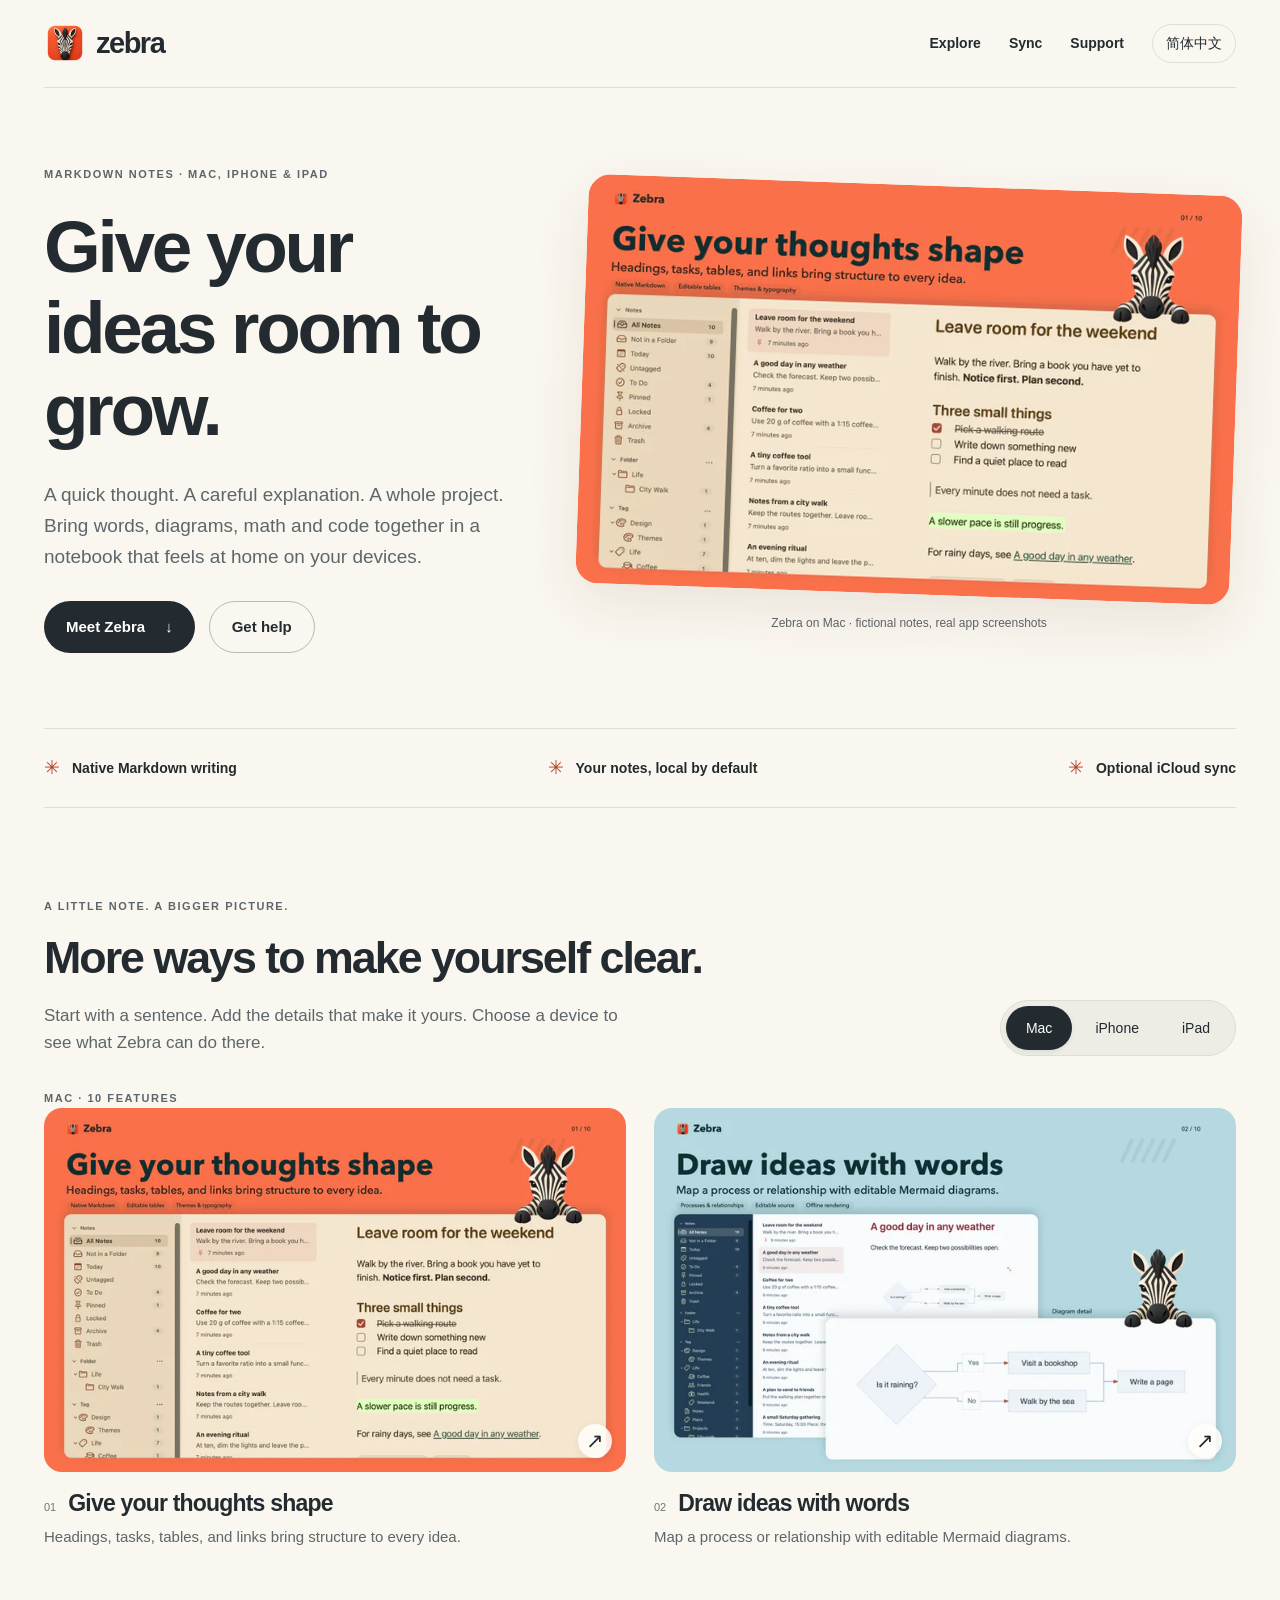
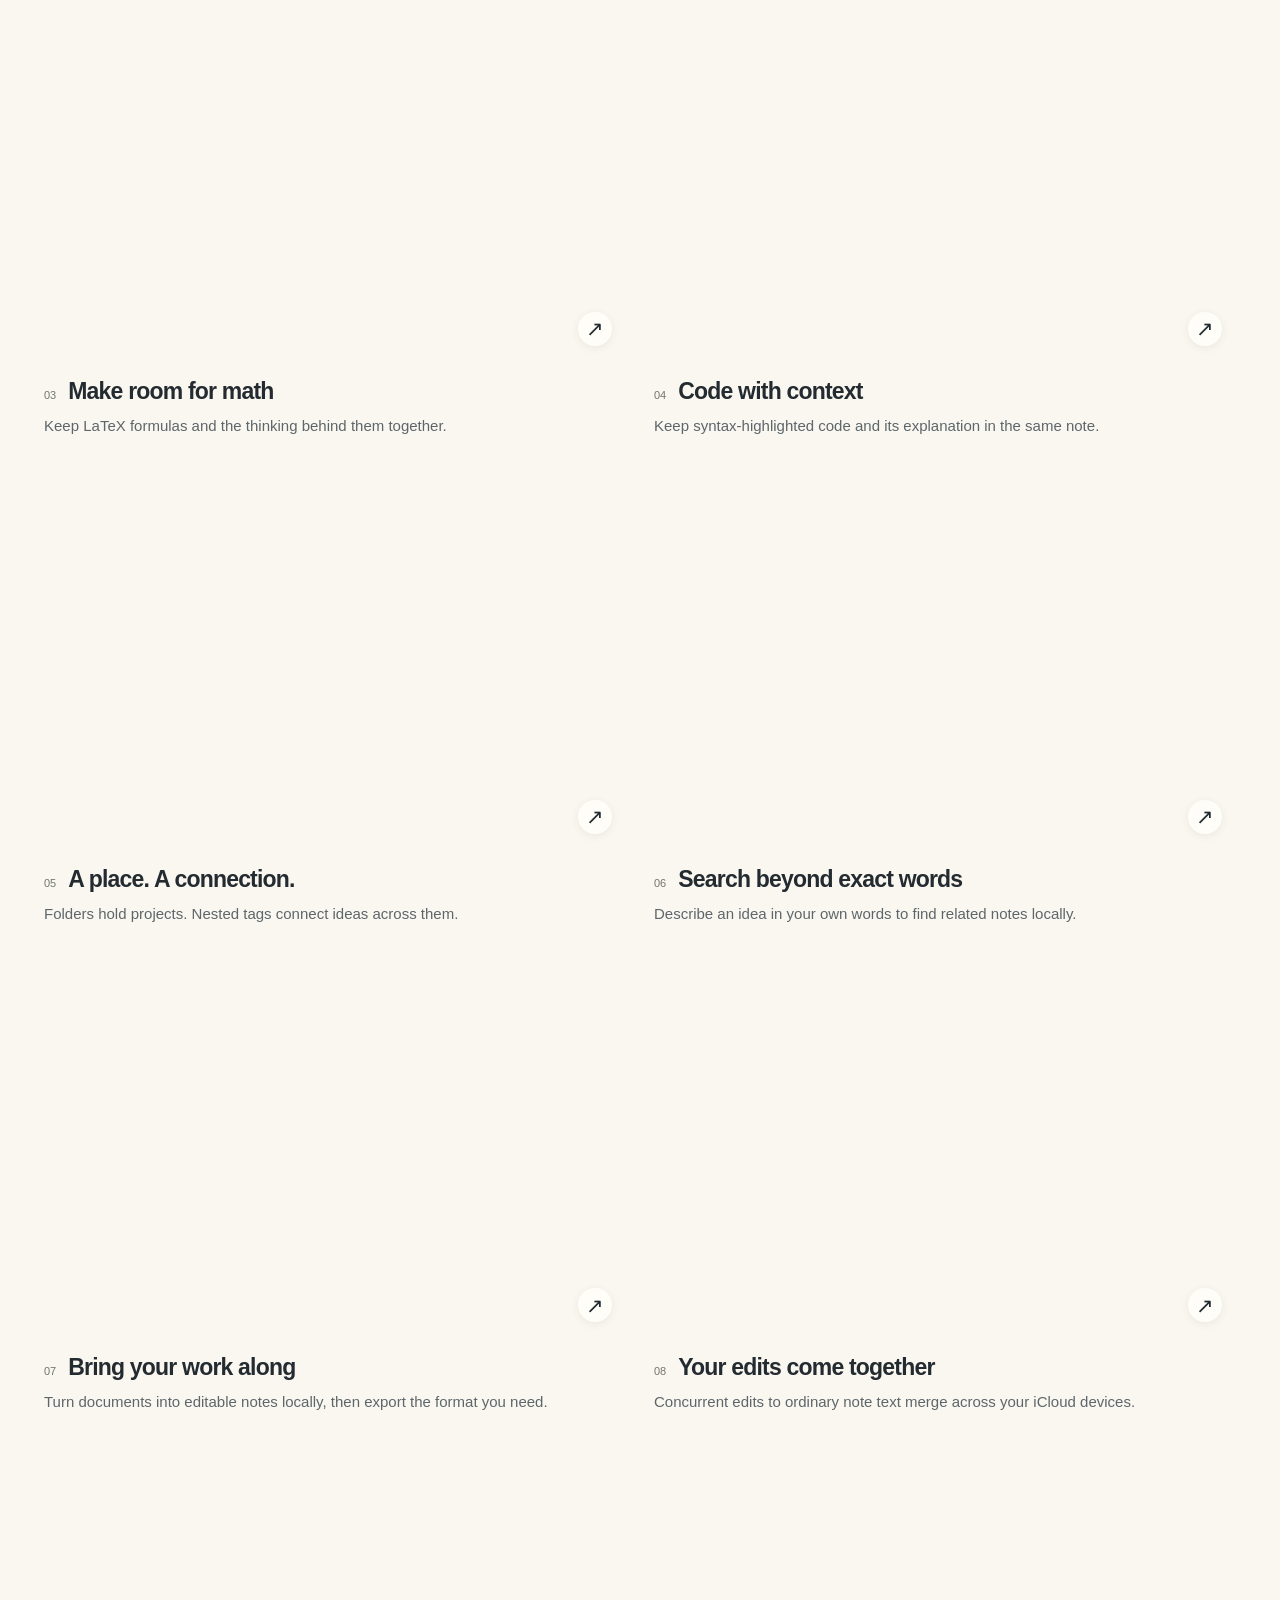
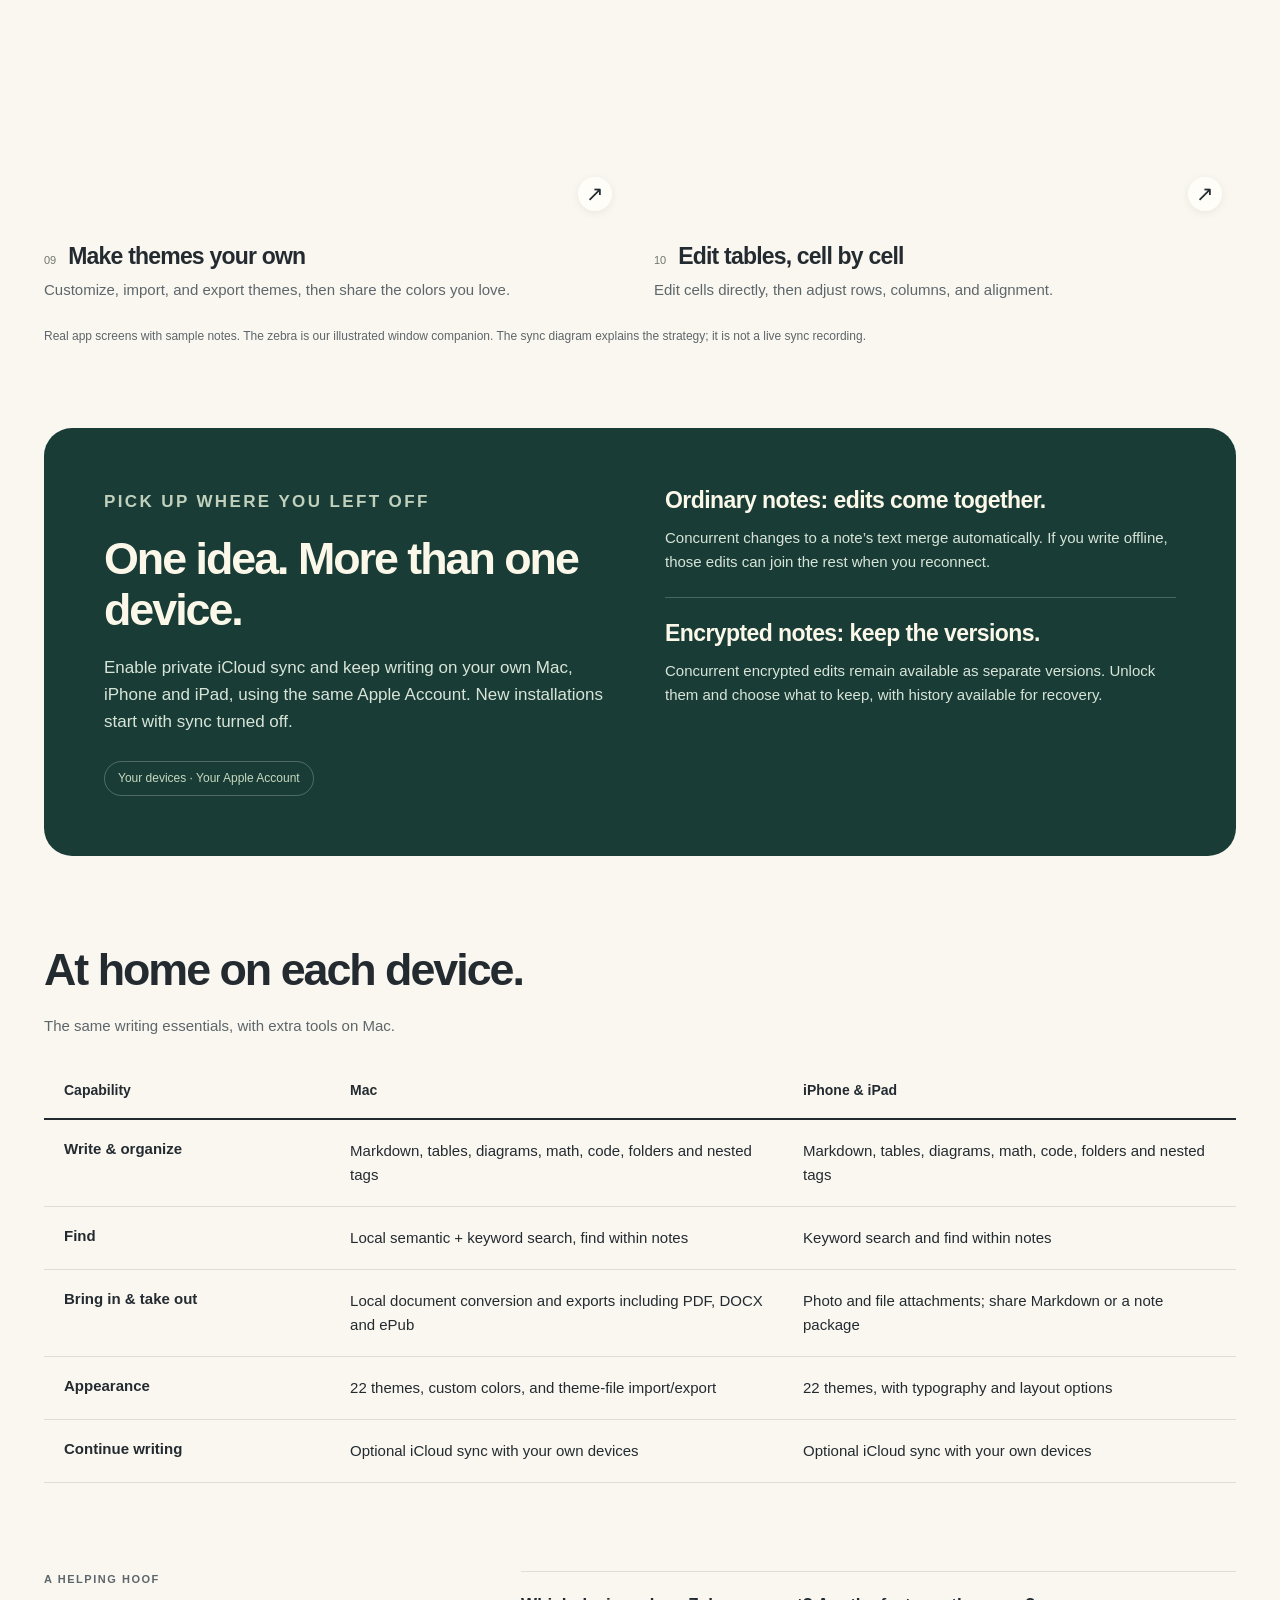
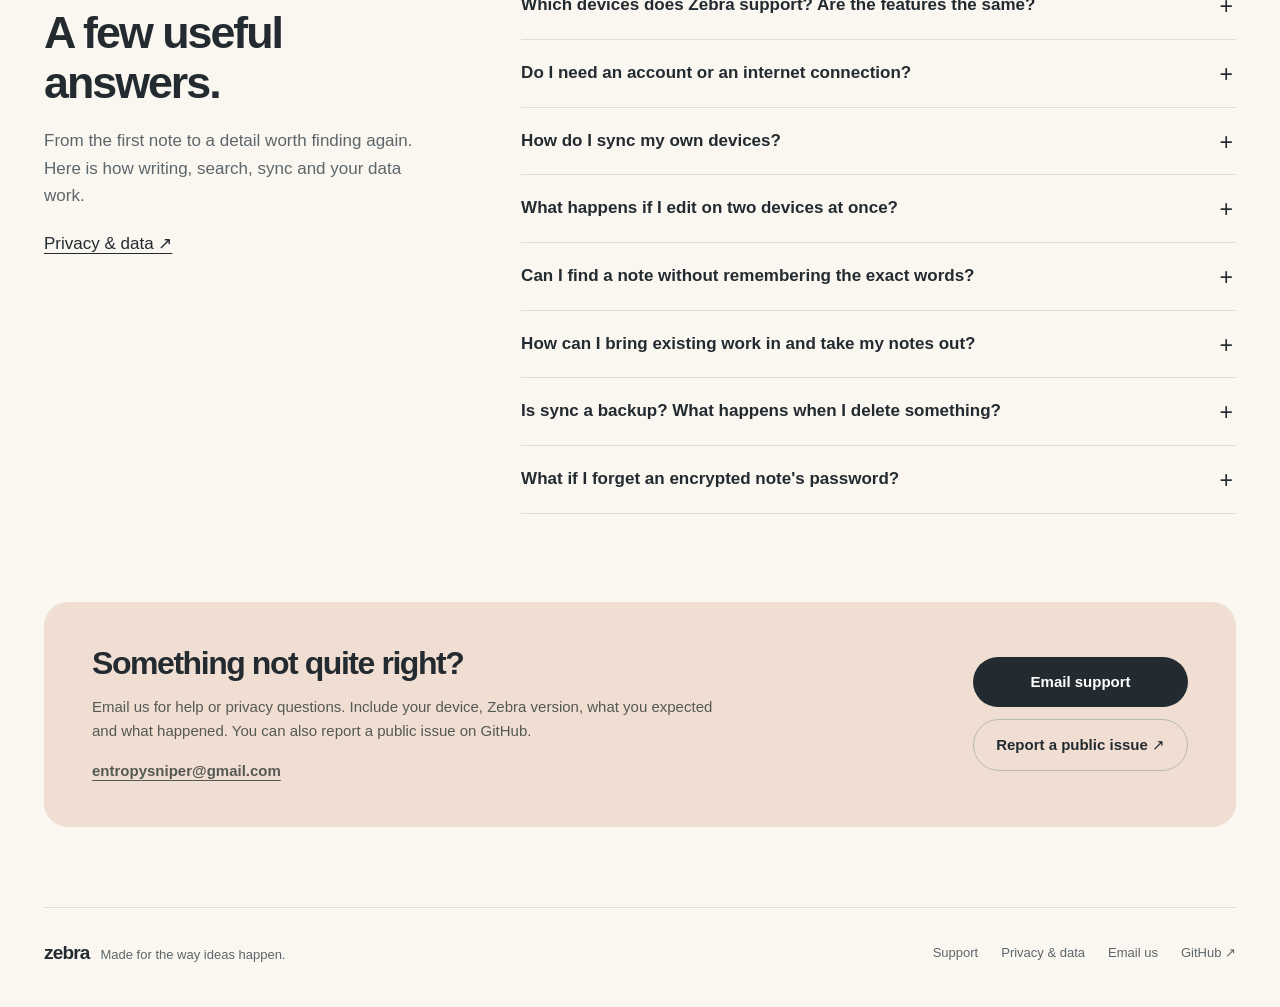
==== commit 6d9b8900: "Show ten app themes and add theme customization and table stories" ====
--- a/index.html
+++ b/index.html
@@ -3,9 +3,9 @@
 <title>Zebra — Markdown notes, diagrams, math &amp; more</title><meta name="description" content="A native Markdown notebook for Mac, iPhone and iPad. Write, organize, find and carry your ideas across your own devices. Explore Zebra and get support."><link rel="canonical" href="https://entropysniper-app.github.io/zebra.app/index.html"><link rel="alternate" hreflang="en" href="https://entropysniper-app.github.io/zebra.app/index.html"><link rel="alternate" hreflang="zh-Hans" href="https://entropysniper-app.github.io/zebra.app/zh/index.html"><link rel="alternate" hreflang="x-default" href="https://entropysniper-app.github.io/zebra.app/index.html"><meta property="og:type" content="website"><meta property="og:title" content="Zebra — Markdown notes, diagrams, math &amp; more"><meta property="og:description" content="A native Markdown notebook for Mac, iPhone and iPad. Write, organize, find and carry your ideas across your own devices. Explore Zebra and get support."><meta property="og:url" content="https://entropysniper-app.github.io/zebra.app/index.html"><meta property="og:image" content="https://entropysniper-app.github.io/zebra.app/assets/images/macos/en-US/01-write-large.webp"><meta name="twitter:card" content="summary_large_image"><link rel="icon" href="assets/images/icon.png"><link rel="apple-touch-icon" href="assets/images/icon.png"><link rel="stylesheet" href="assets/site.css"><script defer src="assets/site.js"></script></head><body>
 <a class="skip-link" href="#main">Skip to content</a><div class="container"><header class="site-header"><a class="brand" href="index.html" aria-label="Zebra Home"><img src="assets/images/icon.png" width="42" height="42" alt="">zebra</a><nav class="site-nav" aria-label="Main navigation"><a class="nav-extra" href="index.html#explore">Explore</a><a class="nav-extra" href="index.html#sync">Sync</a><a href="index.html#support">Support</a><a class="language" href="zh/index.html" lang="zh-Hans" hreflang="zh-Hans">简体中文</a></nav></header><main id="main"><section class="hero"><div><p class="eyebrow">Markdown notes · Mac, iPhone & iPad</p><h1>Give your ideas room to grow.</h1><p class="lead">A quick thought. A careful explanation. A whole project. Bring words, diagrams, math and code together in a notebook that feels at home on your devices.</p><div class="actions"><a class="button" href="#explore">Meet Zebra <span aria-hidden="true">↓</span></a><a class="button secondary" href="#support">Get help</a></div></div><div><a class="hero-image-link" href="#explore" aria-label="Meet Zebra"><div class="poster"><img src="assets/images/macos/en-US/01-write-large.webp" srcset="assets/images/macos/en-US/01-write-small.webp 720w, assets/images/macos/en-US/01-write-large.webp 1440w" sizes="(max-width: 700px) 94vw, 55vw" width="2880" height="1800" alt="Give your thoughts shape — Zebra Mac" fetchpriority="high"></div></a><p class="hero-caption">Zebra on Mac · fictional notes, real app screenshots</p></div></section>
 <div class="principles"><span>Native Markdown writing</span><span>Your notes, local by default</span><span>Optional iCloud sync</span></div>
-<section id="explore"><div class="section-heading"><div><p class="eyebrow">A little note. A bigger picture.</p><h2>More ways to make yourself clear.</h2><p>Start with a sentence. Add the details that make it yours. Choose a device to see what Zebra can do there.</p></div><div class="device-switch" role="group" aria-label="Choose a device"><button type="button" data-device-button="macos" aria-pressed="true">Mac</button><button type="button" data-device-button="iphone" aria-pressed="false">iPhone</button><button type="button" data-device-button="ipad" aria-pressed="false">iPad</button></div></div><p id="gallery-status" class="eyebrow" aria-live="polite">Mac · 8 features</p><noscript><p class="no-script">These Mac screenshots and the support content work without JavaScript. Enable JavaScript to switch devices and open larger images.</p></noscript><div id="gallery" class="gallery" data-device="macos"><article class="feature"><button class="feature-image" type="button" data-large="assets/images/macos/en-US/01-write-large.webp" aria-label="View screenshot: Give your thoughts shape"><img src="assets/images/macos/en-US/01-write-small.webp" srcset="assets/images/macos/en-US/01-write-small.webp 720w, assets/images/macos/en-US/01-write-large.webp 1440w" sizes="(max-width: 700px) 94vw, 46vw" width="2880" height="1800" alt="Give your thoughts shape — Zebra Mac" loading="lazy" decoding="async"><span class="zoom-indicator" aria-hidden="true">↗</span></button><div class="feature-copy"><div class="feature-top"><span class="feature-index">01</span><h3>Give your thoughts shape</h3></div><p>Headings, tasks, tables, and links bring structure to every idea.</p></div></article><article class="feature"><button class="feature-image" type="button" data-large="assets/images/macos/en-US/02-diagrams-large.webp" aria-label="View screenshot: Draw ideas with words"><img src="assets/images/macos/en-US/02-diagrams-small.webp" srcset="assets/images/macos/en-US/02-diagrams-small.webp 720w, assets/images/macos/en-US/02-diagrams-large.webp 1440w" sizes="(max-width: 700px) 94vw, 46vw" width="2880" height="1800" alt="Draw ideas with words — Zebra Mac" loading="lazy" decoding="async"><span class="zoom-indicator" aria-hidden="true">↗</span></button><div class="feature-copy"><div class="feature-top"><span class="feature-index">02</span><h3>Draw ideas with words</h3></div><p>Map a process or relationship with editable Mermaid diagrams.</p></div></article><article class="feature"><button class="feature-image" type="button" data-large="assets/images/macos/en-US/03-math-large.webp" aria-label="View screenshot: Make room for math"><img src="assets/images/macos/en-US/03-math-small.webp" srcset="assets/images/macos/en-US/03-math-small.webp 720w, assets/images/macos/en-US/03-math-large.webp 1440w" sizes="(max-width: 700px) 94vw, 46vw" width="2880" height="1800" alt="Make room for math — Zebra Mac" loading="lazy" decoding="async"><span class="zoom-indicator" aria-hidden="true">↗</span></button><div class="feature-copy"><div class="feature-top"><span class="feature-index">03</span><h3>Make room for math</h3></div><p>Keep LaTeX formulas and the thinking behind them together.</p></div></article><article class="feature"><button class="feature-image" type="button" data-large="assets/images/macos/en-US/04-code-large.webp" aria-label="View screenshot: Code with context"><img src="assets/images/macos/en-US/04-code-small.webp" srcset="assets/images/macos/en-US/04-code-small.webp 720w, assets/images/macos/en-US/04-code-large.webp 1440w" sizes="(max-width: 700px) 94vw, 46vw" width="2880" height="1800" alt="Code with context — Zebra Mac" loading="lazy" decoding="async"><span class="zoom-indicator" aria-hidden="true">↗</span></button><div class="feature-copy"><div class="feature-top"><span class="feature-index">04</span><h3>Code with context</h3></div><p>Keep syntax-highlighted code and its explanation in the same note.</p></div></article><article class="feature"><button class="feature-image" type="button" data-large="assets/images/macos/en-US/05-organize-large.webp" aria-label="View screenshot: A place. A connection."><img src="assets/images/macos/en-US/05-organize-small.webp" srcset="assets/images/macos/en-US/05-organize-small.webp 720w, assets/images/macos/en-US/05-organize-large.webp 1440w" sizes="(max-width: 700px) 94vw, 46vw" width="2880" height="1800" alt="A place. A connection. — Zebra Mac" loading="lazy" decoding="async"><span class="zoom-indicator" aria-hidden="true">↗</span></button><div class="feature-copy"><div class="feature-top"><span class="feature-index">05</span><h3>A place. A connection.</h3></div><p>Folders hold projects. Nested tags connect ideas across them.</p></div></article><article class="feature"><button class="feature-image" type="button" data-large="assets/images/macos/en-US/06-search-large.webp" aria-label="View screenshot: Search beyond exact words"><img src="assets/images/macos/en-US/06-search-small.webp" srcset="assets/images/macos/en-US/06-search-small.webp 720w, assets/images/macos/en-US/06-search-large.webp 1440w" sizes="(max-width: 700px) 94vw, 46vw" width="2880" height="1800" alt="Search beyond exact words — Zebra Mac" loading="lazy" decoding="async"><span class="zoom-indicator" aria-hidden="true">↗</span></button><div class="feature-copy"><div class="feature-top"><span class="feature-index">06</span><h3>Search beyond exact words</h3></div><p>Describe an idea in your own words to find related notes locally.</p></div></article><article class="feature"><button class="feature-image" type="button" data-large="assets/images/macos/en-US/07-import-export-large.webp" aria-label="View screenshot: Bring your work along"><img src="assets/images/macos/en-US/07-import-export-small.webp" srcset="assets/images/macos/en-US/07-import-export-small.webp 720w, assets/images/macos/en-US/07-import-export-large.webp 1440w" sizes="(max-width: 700px) 94vw, 46vw" width="2880" height="1800" alt="Bring your work along — Zebra Mac" loading="lazy" decoding="async"><span class="zoom-indicator" aria-hidden="true">↗</span></button><div class="feature-copy"><div class="feature-top"><span class="feature-index">07</span><h3>Bring your work along</h3></div><p>Turn documents into editable notes locally, then export the format you need.</p></div></article><article class="feature"><button class="feature-image" type="button" data-large="assets/images/macos/en-US/08-sync-large.webp" aria-label="View screenshot: Your edits come together"><img src="assets/images/macos/en-US/08-sync-small.webp" srcset="assets/images/macos/en-US/08-sync-small.webp 720w, assets/images/macos/en-US/08-sync-large.webp 1440w" sizes="(max-width: 700px) 94vw, 46vw" width="2880" height="1800" alt="Your edits come together — Zebra Mac" loading="lazy" decoding="async"><span class="zoom-indicator" aria-hidden="true">↗</span></button><div class="feature-copy"><div class="feature-top"><span class="feature-index">08</span><h3>Your edits come together</h3></div><p>Concurrent edits to ordinary note text merge across your iCloud devices.</p></div></article></div><p class="gallery-note">Real app screens with sample notes. The zebra is our illustrated window companion. The sync diagram explains the strategy; it is not a live sync recording.</p></section>
+<section id="explore"><div class="section-heading"><div><p class="eyebrow">A little note. A bigger picture.</p><h2>More ways to make yourself clear.</h2><p>Start with a sentence. Add the details that make it yours. Choose a device to see what Zebra can do there.</p></div><div class="device-switch" role="group" aria-label="Choose a device"><button type="button" data-device-button="macos" aria-pressed="true">Mac</button><button type="button" data-device-button="iphone" aria-pressed="false">iPhone</button><button type="button" data-device-button="ipad" aria-pressed="false">iPad</button></div></div><p id="gallery-status" class="eyebrow" aria-live="polite">Mac · 10 features</p><noscript><p class="no-script">These Mac screenshots and the support content work without JavaScript. Enable JavaScript to switch devices and open larger images.</p></noscript><div id="gallery" class="gallery" data-device="macos"><article class="feature"><button class="feature-image" type="button" data-large="assets/images/macos/en-US/01-write-large.webp" aria-label="View screenshot: Give your thoughts shape"><img src="assets/images/macos/en-US/01-write-small.webp" srcset="assets/images/macos/en-US/01-write-small.webp 720w, assets/images/macos/en-US/01-write-large.webp 1440w" sizes="(max-width: 700px) 94vw, 46vw" width="2880" height="1800" alt="Give your thoughts shape — Zebra Mac" loading="lazy" decoding="async"><span class="zoom-indicator" aria-hidden="true">↗</span></button><div class="feature-copy"><div class="feature-top"><span class="feature-index">01</span><h3>Give your thoughts shape</h3></div><p>Headings, tasks, tables, and links bring structure to every idea.</p></div></article><article class="feature"><button class="feature-image" type="button" data-large="assets/images/macos/en-US/02-diagrams-large.webp" aria-label="View screenshot: Draw ideas with words"><img src="assets/images/macos/en-US/02-diagrams-small.webp" srcset="assets/images/macos/en-US/02-diagrams-small.webp 720w, assets/images/macos/en-US/02-diagrams-large.webp 1440w" sizes="(max-width: 700px) 94vw, 46vw" width="2880" height="1800" alt="Draw ideas with words — Zebra Mac" loading="lazy" decoding="async"><span class="zoom-indicator" aria-hidden="true">↗</span></button><div class="feature-copy"><div class="feature-top"><span class="feature-index">02</span><h3>Draw ideas with words</h3></div><p>Map a process or relationship with editable Mermaid diagrams.</p></div></article><article class="feature"><button class="feature-image" type="button" data-large="assets/images/macos/en-US/03-math-large.webp" aria-label="View screenshot: Make room for math"><img src="assets/images/macos/en-US/03-math-small.webp" srcset="assets/images/macos/en-US/03-math-small.webp 720w, assets/images/macos/en-US/03-math-large.webp 1440w" sizes="(max-width: 700px) 94vw, 46vw" width="2880" height="1800" alt="Make room for math — Zebra Mac" loading="lazy" decoding="async"><span class="zoom-indicator" aria-hidden="true">↗</span></button><div class="feature-copy"><div class="feature-top"><span class="feature-index">03</span><h3>Make room for math</h3></div><p>Keep LaTeX formulas and the thinking behind them together.</p></div></article><article class="feature"><button class="feature-image" type="button" data-large="assets/images/macos/en-US/04-code-large.webp" aria-label="View screenshot: Code with context"><img src="assets/images/macos/en-US/04-code-small.webp" srcset="assets/images/macos/en-US/04-code-small.webp 720w, assets/images/macos/en-US/04-code-large.webp 1440w" sizes="(max-width: 700px) 94vw, 46vw" width="2880" height="1800" alt="Code with context — Zebra Mac" loading="lazy" decoding="async"><span class="zoom-indicator" aria-hidden="true">↗</span></button><div class="feature-copy"><div class="feature-top"><span class="feature-index">04</span><h3>Code with context</h3></div><p>Keep syntax-highlighted code and its explanation in the same note.</p></div></article><article class="feature"><button class="feature-image" type="button" data-large="assets/images/macos/en-US/05-organize-large.webp" aria-label="View screenshot: A place. A connection."><img src="assets/images/macos/en-US/05-organize-small.webp" srcset="assets/images/macos/en-US/05-organize-small.webp 720w, assets/images/macos/en-US/05-organize-large.webp 1440w" sizes="(max-width: 700px) 94vw, 46vw" width="2880" height="1800" alt="A place. A connection. — Zebra Mac" loading="lazy" decoding="async"><span class="zoom-indicator" aria-hidden="true">↗</span></button><div class="feature-copy"><div class="feature-top"><span class="feature-index">05</span><h3>A place. A connection.</h3></div><p>Folders hold projects. Nested tags connect ideas across them.</p></div></article><article class="feature"><button class="feature-image" type="button" data-large="assets/images/macos/en-US/06-search-large.webp" aria-label="View screenshot: Search beyond exact words"><img src="assets/images/macos/en-US/06-search-small.webp" srcset="assets/images/macos/en-US/06-search-small.webp 720w, assets/images/macos/en-US/06-search-large.webp 1440w" sizes="(max-width: 700px) 94vw, 46vw" width="2880" height="1800" alt="Search beyond exact words — Zebra Mac" loading="lazy" decoding="async"><span class="zoom-indicator" aria-hidden="true">↗</span></button><div class="feature-copy"><div class="feature-top"><span class="feature-index">06</span><h3>Search beyond exact words</h3></div><p>Describe an idea in your own words to find related notes locally.</p></div></article><article class="feature"><button class="feature-image" type="button" data-large="assets/images/macos/en-US/07-import-export-large.webp" aria-label="View screenshot: Bring your work along"><img src="assets/images/macos/en-US/07-import-export-small.webp" srcset="assets/images/macos/en-US/07-import-export-small.webp 720w, assets/images/macos/en-US/07-import-export-large.webp 1440w" sizes="(max-width: 700px) 94vw, 46vw" width="2880" height="1800" alt="Bring your work along — Zebra Mac" loading="lazy" decoding="async"><span class="zoom-indicator" aria-hidden="true">↗</span></button><div class="feature-copy"><div class="feature-top"><span class="feature-index">07</span><h3>Bring your work along</h3></div><p>Turn documents into editable notes locally, then export the format you need.</p></div></article><article class="feature"><button class="feature-image" type="button" data-large="assets/images/macos/en-US/08-sync-large.webp" aria-label="View screenshot: Your edits come together"><img src="assets/images/macos/en-US/08-sync-small.webp" srcset="assets/images/macos/en-US/08-sync-small.webp 720w, assets/images/macos/en-US/08-sync-large.webp 1440w" sizes="(max-width: 700px) 94vw, 46vw" width="2880" height="1800" alt="Your edits come together — Zebra Mac" loading="lazy" decoding="async"><span class="zoom-indicator" aria-hidden="true">↗</span></button><div class="feature-copy"><div class="feature-top"><span class="feature-index">08</span><h3>Your edits come together</h3></div><p>Concurrent edits to ordinary note text merge across your iCloud devices.</p></div></article><article class="feature"><button class="feature-image" type="button" data-large="assets/images/macos/en-US/09-themes-large.webp" aria-label="View screenshot: Make themes your own"><img src="assets/images/macos/en-US/09-themes-small.webp" srcset="assets/images/macos/en-US/09-themes-small.webp 720w, assets/images/macos/en-US/09-themes-large.webp 1440w" sizes="(max-width: 700px) 94vw, 46vw" width="2880" height="1800" alt="Make themes your own — Zebra Mac" loading="lazy" decoding="async"><span class="zoom-indicator" aria-hidden="true">↗</span></button><div class="feature-copy"><div class="feature-top"><span class="feature-index">09</span><h3>Make themes your own</h3></div><p>Customize, import, and export themes, then share the colors you love.</p></div></article><article class="feature"><button class="feature-image" type="button" data-large="assets/images/macos/en-US/10-tables-large.webp" aria-label="View screenshot: Edit tables, cell by cell"><img src="assets/images/macos/en-US/10-tables-small.webp" srcset="assets/images/macos/en-US/10-tables-small.webp 720w, assets/images/macos/en-US/10-tables-large.webp 1440w" sizes="(max-width: 700px) 94vw, 46vw" width="2880" height="1800" alt="Edit tables, cell by cell — Zebra Mac" loading="lazy" decoding="async"><span class="zoom-indicator" aria-hidden="true">↗</span></button><div class="feature-copy"><div class="feature-top"><span class="feature-index">10</span><h3>Edit tables, cell by cell</h3></div><p>Edit cells directly, then adjust rows, columns, and alignment.</p></div></article></div><p class="gallery-note">Real app screens with sample notes. The zebra is our illustrated window companion. The sync diagram explains the strategy; it is not a live sync recording.</p></section>
 <section id="sync" class="sync-section"><div><p class="eyebrow">Pick up where you left off</p><h2>One idea. More than one device.</h2><p>Enable private iCloud sync and keep writing on your own Mac, iPhone and iPad, using the same Apple Account. New installations start with sync turned off.</p><span class="sync-mark">Your devices · Your Apple Account</span></div><div><div class="sync-card"><h3>Ordinary notes: edits come together.</h3><p>Concurrent changes to a note’s text merge automatically. If you write offline, those edits can join the rest when you reconnect.</p></div><div class="sync-card"><h3>Encrypted notes: keep the versions.</h3><p>Concurrent encrypted edits remain available as separate versions. Unlock them and choose what to keep, with history available for recovery.</p></div></div></section>
-<section class="platforms"><h2>At home on each device.</h2><table class="platform-table"><caption>The same writing essentials, with extra tools on Mac.</caption><thead><tr><th scope="col">Capability</th><th scope="col">Mac</th><th scope="col">iPhone &amp; iPad</th></tr></thead><tbody><tr><th scope="row">Write &amp; organize</th><td>Markdown, tables, diagrams, math, code, folders and nested tags</td><td>Markdown, tables, diagrams, math, code, folders and nested tags</td></tr><tr><th scope="row">Find</th><td>Local semantic + keyword search, find within notes</td><td>Keyword search and find within notes</td></tr><tr><th scope="row">Bring in &amp; take out</th><td>Local document conversion and exports including PDF, DOCX and ePub</td><td>Photo and file attachments; share Markdown or a note package</td></tr><tr><th scope="row">Continue writing</th><td>Optional iCloud sync with your own devices</td><td>Optional iCloud sync with your own devices</td></tr></tbody></table></section>
-<section class="support" id="support"><div class="intro"><p class="eyebrow">A helping hoof</p><h2>A few useful answers.</h2><p>From the first note to a detail worth finding again. Here is how writing, search, sync and your data work.</p><a href="privacy.html">Privacy & data ↗</a></div><div class="faq"><details id="faq-platforms"><summary>Which devices does Zebra support? Are the features the same?</summary><div><p>Zebra requires macOS 14 or later on Mac, and iOS 17 or later on iPhone and iPad. All platforms support Markdown, tables, math, Mermaid diagrams, code highlighting, folders, and nested tags. Mac also offers local semantic search, document conversion, and more export formats. iPhone and iPad offer keyword search, find within notes, photo and file attachments, and sharing as Markdown or a note package with attachments.</p></div></details><details id="faq-offline"><summary>Do I need an account or an internet connection?</summary><div><p>No Zebra account is required. Notes are stored on your device by default, and core writing and organization work offline. Changes save automatically on the device. iCloud sync needs an Apple Account and a connection. Web clipping, link previews, and remote attachments connect to the relevant websites.</p></div></details><details id="faq-sync-setup"><summary>How do I sync my own devices?</summary><div><p>Sign in to the same Apple Account on each device and make sure iCloud is available. Then enable iCloud sync in Zebra&#x27;s settings on each device. Sync is off by default for new installations; existing choices are preserved. The first sync can take time, so open Zebra and keep a network connection available. If changes have not arrived, check the app&#x27;s sync status, your connection, and your iCloud sign-in. Turning sync off on one device does not turn it off elsewhere or erase cloud copies.</p></div></details><details id="faq-concurrent-edits"><summary>What happens if I edit on two devices at once?</summary><div><p>Ordinary note text uses CRDT sync to merge concurrent edits across devices. Offline edits can join those changes when you reconnect. Encrypted notes work differently: sequential edits move forward, while concurrent edits are retained as separate encrypted versions. If there are versions to resolve, open Encrypted Note Versions, use the relevant password to view them, and choose the version to use. Sync connects your own devices; it is not a shared team workspace.</p></div></details><details id="faq-search"><summary>Can I find a note without remembering the exact words?</summary><div><p>On Mac, press ⌘O to open Zebra Actions and describe what you remember. Local semantic search combines the meaning of Chinese and English text with keywords. No separate model download is needed, and keyword search remains available if the system&#x27;s semantic capabilities are unavailable. Encrypted notes are excluded from semantic indexing, even while unlocked. iPhone and iPad currently offer keyword search and find within notes.</p></div></details><details id="faq-import-export"><summary>How can I bring existing work in and take my notes out?</summary><div><p>On Mac, import Markdown, HTML, TextBundle, and other supported formats. Text-based PDFs, DOCX, XLSX/XLS, PPTX, and other supported documents can be converted locally into editable notes while keeping the originals. Conversion focuses on text and structure; complex layouts may change. Mac exports include Markdown, PDF, HTML, DOCX, and ePub. On iPhone and iPad, attach photos or files, then use the note menu to share Markdown or package the note and its attachments together.</p></div></details><details id="faq-backup-delete"><summary>Is sync a backup? What happens when I delete something?</summary><div><p>Sync carries changes between devices and should not be your only backup. On Mac, choose File &gt; Export Backup to save a .zebrabk library backup with notes and attachments. You can review the effect of a restore before proceeding. Turning sync off or removing the app does not erase copies on other devices, exported files, backups, or existing cloud copies. Deleted encrypted notes retain their sync history for recovery. There is currently no button to erase all cloud history. Keep an independent copy before deleting or restoring important work.</p></div></details><details id="faq-encryption"><summary>What if I forget an encrypted note&#x27;s password?</summary><div><p>The developer has no stored password or recovery key that can restore access. Keep your password safe; encrypted content in a backup still needs it. Individual note encryption protects the body and encrypted attachments, while titles and some outer information remain visible. Encrypting an ordinary note cannot retract plaintext copies that were previously synced, exported, or backed up.</p></div></details></div></section>
+<section class="platforms"><h2>At home on each device.</h2><table class="platform-table"><caption>The same writing essentials, with extra tools on Mac.</caption><thead><tr><th scope="col">Capability</th><th scope="col">Mac</th><th scope="col">iPhone &amp; iPad</th></tr></thead><tbody><tr><th scope="row">Write &amp; organize</th><td>Markdown, tables, diagrams, math, code, folders and nested tags</td><td>Markdown, tables, diagrams, math, code, folders and nested tags</td></tr><tr><th scope="row">Find</th><td>Local semantic + keyword search, find within notes</td><td>Keyword search and find within notes</td></tr><tr><th scope="row">Bring in &amp; take out</th><td>Local document conversion and exports including PDF, DOCX and ePub</td><td>Photo and file attachments; share Markdown or a note package</td></tr><tr><th scope="row">Appearance</th><td>22 themes, custom colors, and theme-file import/export</td><td>22 themes, with typography and layout options</td></tr><tr><th scope="row">Continue writing</th><td>Optional iCloud sync with your own devices</td><td>Optional iCloud sync with your own devices</td></tr></tbody></table></section>
+<section class="support" id="support"><div class="intro"><p class="eyebrow">A helping hoof</p><h2>A few useful answers.</h2><p>From the first note to a detail worth finding again. Here is how writing, search, sync and your data work.</p><a href="privacy.html">Privacy & data ↗</a></div><div class="faq"><details id="faq-platforms"><summary>Which devices does Zebra support? Are the features the same?</summary><div><p>Zebra requires macOS 14 or later on Mac, and iOS 17 or later on iPhone and iPad. All platforms support Markdown, tables, math, Mermaid diagrams, code highlighting, folders, and nested tags. Mac also offers local semantic search, document conversion, and more export formats. iPhone and iPad offer keyword search, find within notes, photo and file attachments, and sharing as Markdown or a note package with attachments. All devices offer 22 built-in themes. Mac also lets you create custom themes and import or export .zebratheme files to share them.</p></div></details><details id="faq-offline"><summary>Do I need an account or an internet connection?</summary><div><p>No Zebra account is required. Notes are stored on your device by default, and core writing and organization work offline. Changes save automatically on the device. iCloud sync needs an Apple Account and a connection. Web clipping, link previews, and remote attachments connect to the relevant websites.</p></div></details><details id="faq-sync-setup"><summary>How do I sync my own devices?</summary><div><p>Sign in to the same Apple Account on each device and make sure iCloud is available. Then enable iCloud sync in Zebra&#x27;s settings on each device. Sync is off by default for new installations; existing choices are preserved. The first sync can take time, so open Zebra and keep a network connection available. If changes have not arrived, check the app&#x27;s sync status, your connection, and your iCloud sign-in. Turning sync off on one device does not turn it off elsewhere or erase cloud copies.</p></div></details><details id="faq-concurrent-edits"><summary>What happens if I edit on two devices at once?</summary><div><p>Ordinary note text uses CRDT sync to merge concurrent edits across devices. Offline edits can join those changes when you reconnect. Encrypted notes work differently: sequential edits move forward, while concurrent edits are retained as separate encrypted versions. If there are versions to resolve, open Encrypted Note Versions, use the relevant password to view them, and choose the version to use. Sync connects your own devices; it is not a shared team workspace.</p></div></details><details id="faq-search"><summary>Can I find a note without remembering the exact words?</summary><div><p>On Mac, press ⌘O to open Zebra Actions and describe what you remember. Local semantic search combines the meaning of Chinese and English text with keywords. No separate model download is needed, and keyword search remains available if the system&#x27;s semantic capabilities are unavailable. Encrypted notes are excluded from semantic indexing, even while unlocked. iPhone and iPad currently offer keyword search and find within notes.</p></div></details><details id="faq-import-export"><summary>How can I bring existing work in and take my notes out?</summary><div><p>On Mac, import Markdown, HTML, TextBundle, and other supported formats. Text-based PDFs, DOCX, XLSX/XLS, PPTX, and other supported documents can be converted locally into editable notes while keeping the originals. Conversion focuses on text and structure; complex layouts may change. Mac exports include Markdown, PDF, HTML, DOCX, and ePub. On iPhone and iPad, attach photos or files, then use the note menu to share Markdown or package the note and its attachments together.</p></div></details><details id="faq-backup-delete"><summary>Is sync a backup? What happens when I delete something?</summary><div><p>Sync carries changes between devices and should not be your only backup. On Mac, choose File &gt; Export Backup to save a .zebrabk library backup with notes and attachments. You can review the effect of a restore before proceeding. Turning sync off or removing the app does not erase copies on other devices, exported files, backups, or existing cloud copies. Deleted encrypted notes retain their sync history for recovery. There is currently no button to erase all cloud history. Keep an independent copy before deleting or restoring important work.</p></div></details><details id="faq-encryption"><summary>What if I forget an encrypted note&#x27;s password?</summary><div><p>The developer has no stored password or recovery key that can restore access. Keep your password safe; encrypted content in a backup still needs it. Individual note encryption protects the body and encrypted attachments, while titles and some outer information remain visible. Encrypting an ordinary note cannot retract plaintext copies that were previously synced, exported, or backed up.</p></div></details></div></section>
 <section class="contact" id="contact"><div><h2>Something not quite right?</h2><p>Email us for help or privacy questions. Include your device, Zebra version, what you expected and what happened. You can also report a public issue on GitHub.</p><p class="contact-email"><a href="mailto:entropysniper@gmail.com">entropysniper@gmail.com</a></p></div><div class="contact-options"><a class="button" href="mailto:entropysniper@gmail.com">Email support</a><a class="button secondary" href="https://github.com/entropysniper-app/zebra.app/issues/new">Report a public issue ↗</a></div></section></main>
-<dialog id="poster-dialog" class="poster-dialog" aria-labelledby="dialog-title"><div class="dialog-bar"><h2 id="dialog-title"></h2><button id="dialog-close" type="button" aria-label="Close screenshot">×</button></div><img id="dialog-image" alt=""></dialog><script id="gallery-data" type="application/json">{"devices":{"macos":[{"headline":"Give your thoughts shape","summary":"Headings, tasks, tables, and links bring structure to every idea.","small":"assets/images/macos/en-US/01-write-small.webp","large":"assets/images/macos/en-US/01-write-large.webp","smallWidth":720,"largeWidth":1440,"width":2880,"height":1800,"alt":"Give your thoughts shape — Zebra Mac"},{"headline":"Draw ideas with words","summary":"Map a process or relationship with editable Mermaid diagrams.","small":"assets/images/macos/en-US/02-diagrams-small.webp","large":"assets/images/macos/en-US/02-diagrams-large.webp","smallWidth":720,"largeWidth":1440,"width":2880,"height":1800,"alt":"Draw ideas with words — Zebra Mac"},{"headline":"Make room for math","summary":"Keep LaTeX formulas and the thinking behind them together.","small":"assets/images/macos/en-US/03-math-small.webp","large":"assets/images/macos/en-US/03-math-large.webp","smallWidth":720,"largeWidth":1440,"width":2880,"height":1800,"alt":"Make room for math — Zebra Mac"},{"headline":"Code with context","summary":"Keep syntax-highlighted code and its explanation in the same note.","small":"assets/images/macos/en-US/04-code-small.webp","large":"assets/images/macos/en-US/04-code-large.webp","smallWidth":720,"largeWidth":1440,"width":2880,"height":1800,"alt":"Code with context — Zebra Mac"},{"headline":"A place. A connection.","summary":"Folders hold projects. Nested tags connect ideas across them.","small":"assets/images/macos/en-US/05-organize-small.webp","large":"assets/images/macos/en-US/05-organize-large.webp","smallWidth":720,"largeWidth":1440,"width":2880,"height":1800,"alt":"A place. A connection. — Zebra Mac"},{"headline":"Search beyond exact words","summary":"Describe an idea in your own words to find related notes locally.","small":"assets/images/macos/en-US/06-search-small.webp","large":"assets/images/macos/en-US/06-search-large.webp","smallWidth":720,"largeWidth":1440,"width":2880,"height":1800,"alt":"Search beyond exact words — Zebra Mac"},{"headline":"Bring your work along","summary":"Turn documents into editable notes locally, then export the format you need.","small":"assets/images/macos/en-US/07-import-export-small.webp","large":"assets/images/macos/en-US/07-import-export-large.webp","smallWidth":720,"largeWidth":1440,"width":2880,"height":1800,"alt":"Bring your work along — Zebra Mac"},{"headline":"Your edits come together","summary":"Concurrent edits to ordinary note text merge across your iCloud devices.","small":"assets/images/macos/en-US/08-sync-small.webp","large":"assets/images/macos/en-US/08-sync-large.webp","smallWidth":720,"largeWidth":1440,"width":2880,"height":1800,"alt":"Your edits come together — Zebra Mac"}],"iphone":[{"headline":"Give your thoughts room","summary":"Capture an idea, then shape it with headings, tasks, and tables.","small":"assets/images/iphone/en-US/01-write-small.webp","large":"assets/images/iphone/en-US/01-write-large.webp","smallWidth":720,"largeWidth":1206,"width":1206,"height":2622,"alt":"Give your thoughts room — Zebra iPhone"},{"headline":"Draw ideas with words","summary":"Map a process or relationship with editable Mermaid diagrams.","small":"assets/images/iphone/en-US/02-diagrams-small.webp","large":"assets/images/iphone/en-US/02-diagrams-large.webp","smallWidth":720,"largeWidth":1206,"width":1206,"height":2622,"alt":"Draw ideas with words — Zebra iPhone"},{"headline":"Make room for math","summary":"Keep LaTeX formulas and the thinking behind them together.","small":"assets/images/iphone/en-US/03-math-small.webp","large":"assets/images/iphone/en-US/03-math-large.webp","smallWidth":720,"largeWidth":1206,"width":1206,"height":2622,"alt":"Make room for math — Zebra iPhone"},{"headline":"Code with context","summary":"Keep syntax-highlighted code and its explanation in the same note.","small":"assets/images/iphone/en-US/04-code-small.webp","large":"assets/images/iphone/en-US/04-code-large.webp","smallWidth":720,"largeWidth":1206,"width":1206,"height":2622,"alt":"Code with context — Zebra iPhone"},{"headline":"A place. A connection.","summary":"Folders hold projects. Nested tags connect ideas across them.","small":"assets/images/iphone/en-US/05-organize-small.webp","large":"assets/images/iphone/en-US/05-organize-large.webp","smallWidth":720,"largeWidth":1206,"width":1206,"height":2622,"alt":"A place. A connection. — Zebra iPhone"},{"headline":"Find what you wrote","summary":"Search notes by keyword, then find the passage you need.","small":"assets/images/iphone/en-US/06-search-small.webp","large":"assets/images/iphone/en-US/06-search-large.webp","smallWidth":720,"largeWidth":1206,"width":1206,"height":2622,"alt":"Find what you wrote — Zebra iPhone"},{"headline":"Your notes. Ready to share.","summary":"Attach photos and files. Share Markdown or a note with its attachments.","small":"assets/images/iphone/en-US/07-import-export-small.webp","large":"assets/images/iphone/en-US/07-import-export-large.webp","smallWidth":720,"largeWidth":1206,"width":1206,"height":2622,"alt":"Your notes. Ready to share. — Zebra iPhone"},{"headline":"Your edits come together","summary":"Concurrent edits to ordinary note text merge across your iCloud devices.","small":"assets/images/iphone/en-US/08-sync-small.webp","large":"assets/images/iphone/en-US/08-sync-large.webp","smallWidth":720,"largeWidth":1206,"width":1206,"height":2622,"alt":"Your edits come together — Zebra iPhone"}],"ipad":[{"headline":"Give your thoughts room","summary":"Spread out your ideas with headings, tables, and links on iPad.","small":"assets/images/ipad/en-US/01-write-small.webp","large":"assets/images/ipad/en-US/01-write-large.webp","smallWidth":720,"largeWidth":1440,"width":2752,"height":2064,"alt":"Give your thoughts room — Zebra iPad"},{"headline":"Draw ideas with words","summary":"Map a process or relationship with editable Mermaid diagrams.","small":"assets/images/ipad/en-US/02-diagrams-small.webp","large":"assets/images/ipad/en-US/02-diagrams-large.webp","smallWidth":720,"largeWidth":1440,"width":2752,"height":2064,"alt":"Draw ideas with words — Zebra iPad"},{"headline":"Make room for math","summary":"Keep LaTeX formulas and the thinking behind them together.","small":"assets/images/ipad/en-US/03-math-small.webp","large":"assets/images/ipad/en-US/03-math-large.webp","smallWidth":720,"largeWidth":1440,"width":2752,"height":2064,"alt":"Make room for math — Zebra iPad"},{"headline":"Code with context","summary":"Keep syntax-highlighted code and its explanation in the same note.","small":"assets/images/ipad/en-US/04-code-small.webp","large":"assets/images/ipad/en-US/04-code-large.webp","smallWidth":720,"largeWidth":1440,"width":2752,"height":2064,"alt":"Code with context — Zebra iPad"},{"headline":"A place. A connection.","summary":"Folders hold projects. Nested tags connect ideas across them.","small":"assets/images/ipad/en-US/05-organize-small.webp","large":"assets/images/ipad/en-US/05-organize-large.webp","smallWidth":720,"largeWidth":1440,"width":2752,"height":2064,"alt":"A place. A connection. — Zebra iPad"},{"headline":"Find what you wrote","summary":"Search notes by keyword, then find the passage you need.","small":"assets/images/ipad/en-US/06-search-small.webp","large":"assets/images/ipad/en-US/06-search-large.webp","smallWidth":720,"largeWidth":1440,"width":2752,"height":2064,"alt":"Find what you wrote — Zebra iPad"},{"headline":"Your notes. Ready to share.","summary":"Attach photos and files. Share Markdown or a note with its attachments.","small":"assets/images/ipad/en-US/07-import-export-small.webp","large":"assets/images/ipad/en-US/07-import-export-large.webp","smallWidth":720,"largeWidth":1440,"width":2752,"height":2064,"alt":"Your notes. Ready to share. — Zebra iPad"},{"headline":"Your edits come together","summary":"Concurrent edits to ordinary note text merge across your iCloud devices.","small":"assets/images/ipad/en-US/08-sync-small.webp","large":"assets/images/ipad/en-US/08-sync-large.webp","smallWidth":720,"largeWidth":1440,"width":2752,"height":2064,"alt":"Your edits come together — Zebra iPad"}]},"viewLabel":"View screenshot:","deviceLabels":{"macos":"Mac","iphone":"iPhone","ipad":"iPad"},"statusText":"8 features"}</script><footer class="site-footer"><div><span class="footer-brand">zebra</span> &nbsp; Made for the way ideas happen.</div><nav class="footer-links" aria-label="Footer navigation"><a href="index.html#support">Support</a><a href="privacy.html">Privacy & data</a><a href="mailto:entropysniper@gmail.com">Email us</a><a href="https://github.com/entropysniper-app/zebra.app">GitHub ↗</a></nav></footer></div></body></html>+<dialog id="poster-dialog" class="poster-dialog" aria-labelledby="dialog-title"><div class="dialog-bar"><h2 id="dialog-title"></h2><button id="dialog-close" type="button" aria-label="Close screenshot">×</button></div><img id="dialog-image" alt=""></dialog><script id="gallery-data" type="application/json">{"devices":{"macos":[{"headline":"Give your thoughts shape","summary":"Headings, tasks, tables, and links bring structure to every idea.","small":"assets/images/macos/en-US/01-write-small.webp","large":"assets/images/macos/en-US/01-write-large.webp","smallWidth":720,"largeWidth":1440,"width":2880,"height":1800,"alt":"Give your thoughts shape — Zebra Mac"},{"headline":"Draw ideas with words","summary":"Map a process or relationship with editable Mermaid diagrams.","small":"assets/images/macos/en-US/02-diagrams-small.webp","large":"assets/images/macos/en-US/02-diagrams-large.webp","smallWidth":720,"largeWidth":1440,"width":2880,"height":1800,"alt":"Draw ideas with words — Zebra Mac"},{"headline":"Make room for math","summary":"Keep LaTeX formulas and the thinking behind them together.","small":"assets/images/macos/en-US/03-math-small.webp","large":"assets/images/macos/en-US/03-math-large.webp","smallWidth":720,"largeWidth":1440,"width":2880,"height":1800,"alt":"Make room for math — Zebra Mac"},{"headline":"Code with context","summary":"Keep syntax-highlighted code and its explanation in the same note.","small":"assets/images/macos/en-US/04-code-small.webp","large":"assets/images/macos/en-US/04-code-large.webp","smallWidth":720,"largeWidth":1440,"width":2880,"height":1800,"alt":"Code with context — Zebra Mac"},{"headline":"A place. A connection.","summary":"Folders hold projects. Nested tags connect ideas across them.","small":"assets/images/macos/en-US/05-organize-small.webp","large":"assets/images/macos/en-US/05-organize-large.webp","smallWidth":720,"largeWidth":1440,"width":2880,"height":1800,"alt":"A place. A connection. — Zebra Mac"},{"headline":"Search beyond exact words","summary":"Describe an idea in your own words to find related notes locally.","small":"assets/images/macos/en-US/06-search-small.webp","large":"assets/images/macos/en-US/06-search-large.webp","smallWidth":720,"largeWidth":1440,"width":2880,"height":1800,"alt":"Search beyond exact words — Zebra Mac"},{"headline":"Bring your work along","summary":"Turn documents into editable notes locally, then export the format you need.","small":"assets/images/macos/en-US/07-import-export-small.webp","large":"assets/images/macos/en-US/07-import-export-large.webp","smallWidth":720,"largeWidth":1440,"width":2880,"height":1800,"alt":"Bring your work along — Zebra Mac"},{"headline":"Your edits come together","summary":"Concurrent edits to ordinary note text merge across your iCloud devices.","small":"assets/images/macos/en-US/08-sync-small.webp","large":"assets/images/macos/en-US/08-sync-large.webp","smallWidth":720,"largeWidth":1440,"width":2880,"height":1800,"alt":"Your edits come together — Zebra Mac"},{"headline":"Make themes your own","summary":"Customize, import, and export themes, then share the colors you love.","small":"assets/images/macos/en-US/09-themes-small.webp","large":"assets/images/macos/en-US/09-themes-large.webp","smallWidth":720,"largeWidth":1440,"width":2880,"height":1800,"alt":"Make themes your own — Zebra Mac"},{"headline":"Edit tables, cell by cell","summary":"Edit cells directly, then adjust rows, columns, and alignment.","small":"assets/images/macos/en-US/10-tables-small.webp","large":"assets/images/macos/en-US/10-tables-large.webp","smallWidth":720,"largeWidth":1440,"width":2880,"height":1800,"alt":"Edit tables, cell by cell — Zebra Mac"}],"iphone":[{"headline":"Give your thoughts room","summary":"Capture an idea, then shape it with headings, tasks, and tables.","small":"assets/images/iphone/en-US/01-write-small.webp","large":"assets/images/iphone/en-US/01-write-large.webp","smallWidth":720,"largeWidth":1206,"width":1206,"height":2622,"alt":"Give your thoughts room — Zebra iPhone"},{"headline":"Draw ideas with words","summary":"Map a process or relationship with editable Mermaid diagrams.","small":"assets/images/iphone/en-US/02-diagrams-small.webp","large":"assets/images/iphone/en-US/02-diagrams-large.webp","smallWidth":720,"largeWidth":1206,"width":1206,"height":2622,"alt":"Draw ideas with words — Zebra iPhone"},{"headline":"Make room for math","summary":"Keep LaTeX formulas and the thinking behind them together.","small":"assets/images/iphone/en-US/03-math-small.webp","large":"assets/images/iphone/en-US/03-math-large.webp","smallWidth":720,"largeWidth":1206,"width":1206,"height":2622,"alt":"Make room for math — Zebra iPhone"},{"headline":"Code with context","summary":"Keep syntax-highlighted code and its explanation in the same note.","small":"assets/images/iphone/en-US/04-code-small.webp","large":"assets/images/iphone/en-US/04-code-large.webp","smallWidth":720,"largeWidth":1206,"width":1206,"height":2622,"alt":"Code with context — Zebra iPhone"},{"headline":"A place. A connection.","summary":"Folders hold projects. Nested tags connect ideas across them.","small":"assets/images/iphone/en-US/05-organize-small.webp","large":"assets/images/iphone/en-US/05-organize-large.webp","smallWidth":720,"largeWidth":1206,"width":1206,"height":2622,"alt":"A place. A connection. — Zebra iPhone"},{"headline":"Find what you wrote","summary":"Search notes by keyword, then find the passage you need.","small":"assets/images/iphone/en-US/06-search-small.webp","large":"assets/images/iphone/en-US/06-search-large.webp","smallWidth":720,"largeWidth":1206,"width":1206,"height":2622,"alt":"Find what you wrote — Zebra iPhone"},{"headline":"Your notes. Ready to share.","summary":"Attach photos and files. Share Markdown or a note with its attachments.","small":"assets/images/iphone/en-US/07-import-export-small.webp","large":"assets/images/iphone/en-US/07-import-export-large.webp","smallWidth":720,"largeWidth":1206,"width":1206,"height":2622,"alt":"Your notes. Ready to share. — Zebra iPhone"},{"headline":"Your edits come together","summary":"Concurrent edits to ordinary note text merge across your iCloud devices.","small":"assets/images/iphone/en-US/08-sync-small.webp","large":"assets/images/iphone/en-US/08-sync-large.webp","smallWidth":720,"largeWidth":1206,"width":1206,"height":2622,"alt":"Your edits come together — Zebra iPhone"},{"headline":"A theme for your ideas","summary":"Choose a theme for your notes, code, and tables.","small":"assets/images/iphone/en-US/09-themes-small.webp","large":"assets/images/iphone/en-US/09-themes-large.webp","smallWidth":720,"largeWidth":1206,"width":1206,"height":2622,"alt":"A theme for your ideas — Zebra iPhone"},{"headline":"Edit tables, cell by cell","summary":"Edit cells directly, then adjust rows, columns, and alignment.","small":"assets/images/iphone/en-US/10-tables-small.webp","large":"assets/images/iphone/en-US/10-tables-large.webp","smallWidth":720,"largeWidth":1206,"width":1206,"height":2622,"alt":"Edit tables, cell by cell — Zebra iPhone"}],"ipad":[{"headline":"Give your thoughts room","summary":"Spread out your ideas with headings, tables, and links on iPad.","small":"assets/images/ipad/en-US/01-write-small.webp","large":"assets/images/ipad/en-US/01-write-large.webp","smallWidth":720,"largeWidth":1440,"width":2752,"height":2064,"alt":"Give your thoughts room — Zebra iPad"},{"headline":"Draw ideas with words","summary":"Map a process or relationship with editable Mermaid diagrams.","small":"assets/images/ipad/en-US/02-diagrams-small.webp","large":"assets/images/ipad/en-US/02-diagrams-large.webp","smallWidth":720,"largeWidth":1440,"width":2752,"height":2064,"alt":"Draw ideas with words — Zebra iPad"},{"headline":"Make room for math","summary":"Keep LaTeX formulas and the thinking behind them together.","small":"assets/images/ipad/en-US/03-math-small.webp","large":"assets/images/ipad/en-US/03-math-large.webp","smallWidth":720,"largeWidth":1440,"width":2752,"height":2064,"alt":"Make room for math — Zebra iPad"},{"headline":"Code with context","summary":"Keep syntax-highlighted code and its explanation in the same note.","small":"assets/images/ipad/en-US/04-code-small.webp","large":"assets/images/ipad/en-US/04-code-large.webp","smallWidth":720,"largeWidth":1440,"width":2752,"height":2064,"alt":"Code with context — Zebra iPad"},{"headline":"A place. A connection.","summary":"Folders hold projects. Nested tags connect ideas across them.","small":"assets/images/ipad/en-US/05-organize-small.webp","large":"assets/images/ipad/en-US/05-organize-large.webp","smallWidth":720,"largeWidth":1440,"width":2752,"height":2064,"alt":"A place. A connection. — Zebra iPad"},{"headline":"Find what you wrote","summary":"Search notes by keyword, then find the passage you need.","small":"assets/images/ipad/en-US/06-search-small.webp","large":"assets/images/ipad/en-US/06-search-large.webp","smallWidth":720,"largeWidth":1440,"width":2752,"height":2064,"alt":"Find what you wrote — Zebra iPad"},{"headline":"Your notes. Ready to share.","summary":"Attach photos and files. Share Markdown or a note with its attachments.","small":"assets/images/ipad/en-US/07-import-export-small.webp","large":"assets/images/ipad/en-US/07-import-export-large.webp","smallWidth":720,"largeWidth":1440,"width":2752,"height":2064,"alt":"Your notes. Ready to share. — Zebra iPad"},{"headline":"Your edits come together","summary":"Concurrent edits to ordinary note text merge across your iCloud devices.","small":"assets/images/ipad/en-US/08-sync-small.webp","large":"assets/images/ipad/en-US/08-sync-large.webp","smallWidth":720,"largeWidth":1440,"width":2752,"height":2064,"alt":"Your edits come together — Zebra iPad"},{"headline":"A theme for your ideas","summary":"Choose a theme for your notes, code, and tables.","small":"assets/images/ipad/en-US/09-themes-small.webp","large":"assets/images/ipad/en-US/09-themes-large.webp","smallWidth":720,"largeWidth":1440,"width":2752,"height":2064,"alt":"A theme for your ideas — Zebra iPad"},{"headline":"Edit tables, cell by cell","summary":"Edit cells directly, then adjust rows, columns, and alignment.","small":"assets/images/ipad/en-US/10-tables-small.webp","large":"assets/images/ipad/en-US/10-tables-large.webp","smallWidth":720,"largeWidth":1440,"width":2752,"height":2064,"alt":"Edit tables, cell by cell — Zebra iPad"}]},"viewLabel":"View screenshot:","deviceLabels":{"macos":"Mac","iphone":"iPhone","ipad":"iPad"},"statusText":"10 features"}</script><footer class="site-footer"><div><span class="footer-brand">zebra</span> &nbsp; Made for the way ideas happen.</div><nav class="footer-links" aria-label="Footer navigation"><a href="index.html#support">Support</a><a href="privacy.html">Privacy & data</a><a href="mailto:entropysniper@gmail.com">Email us</a><a href="https://github.com/entropysniper-app/zebra.app">GitHub ↗</a></nav></footer></div></body></html>
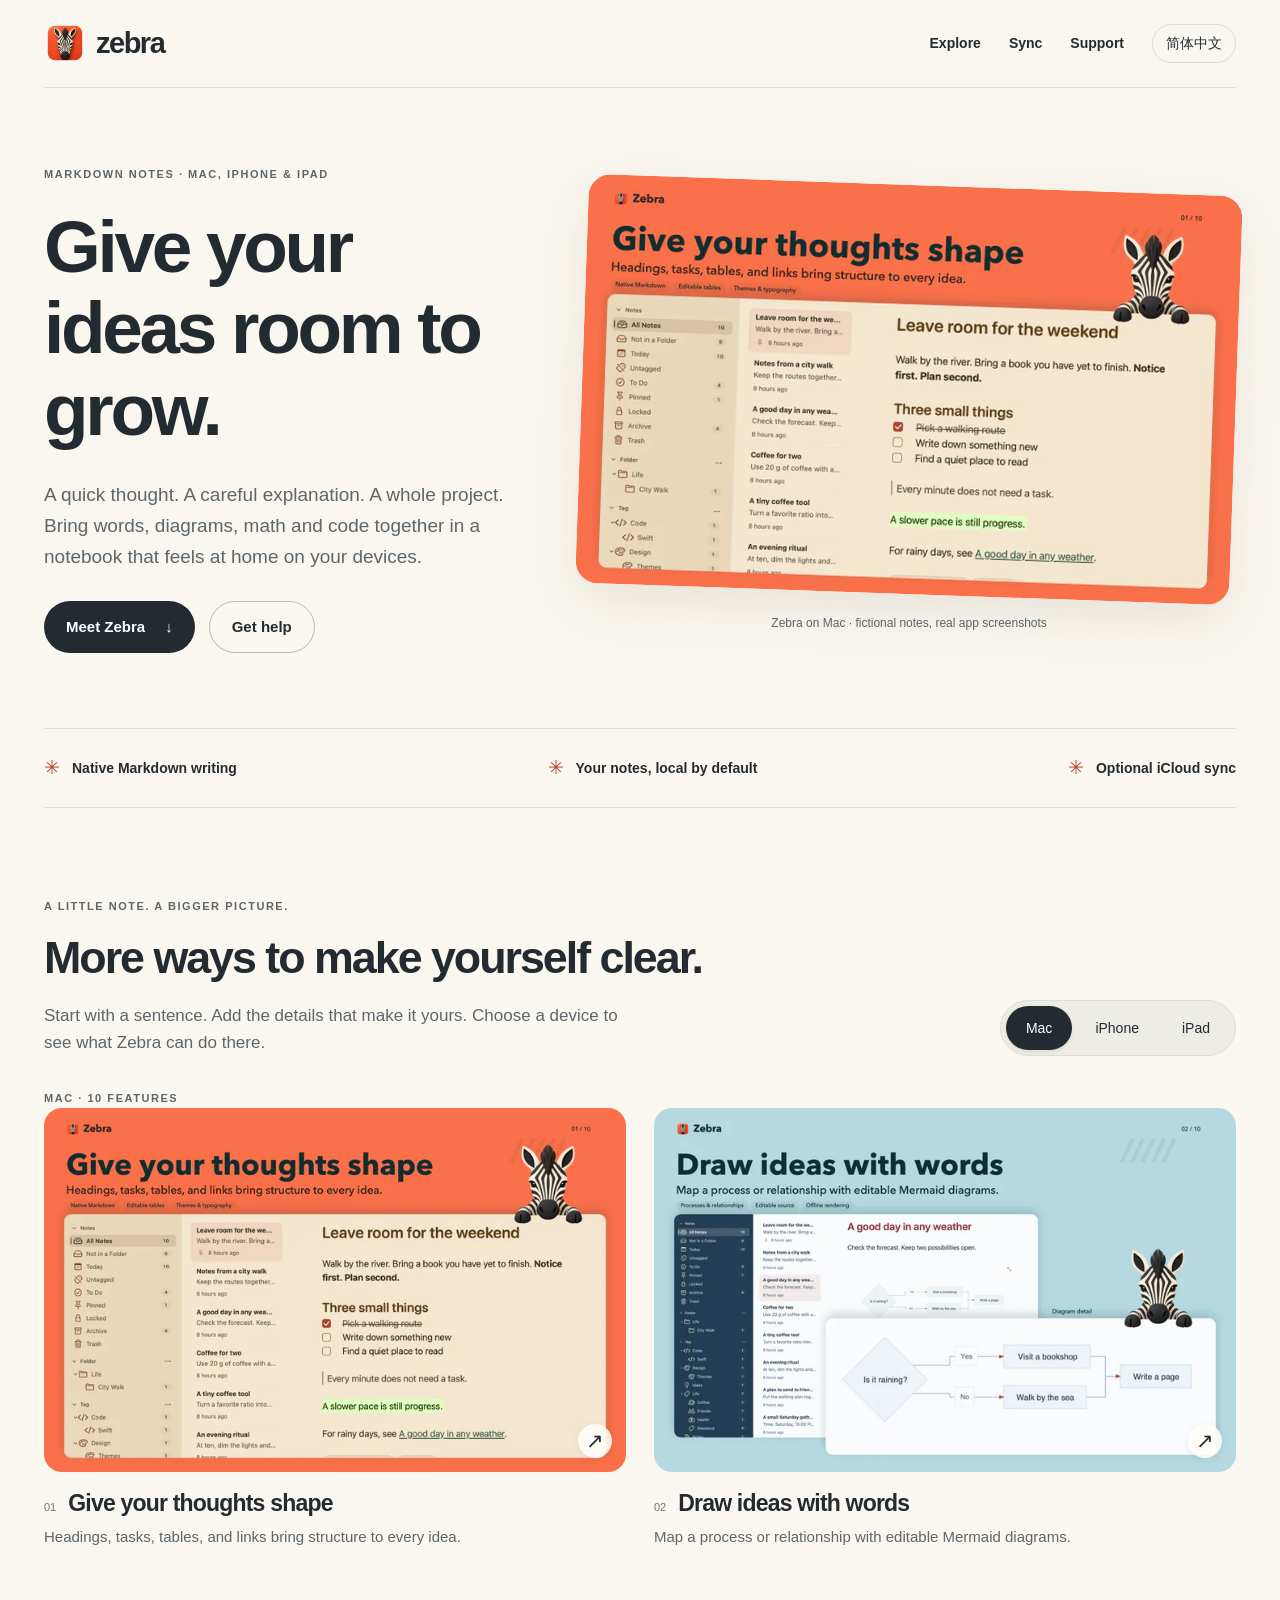
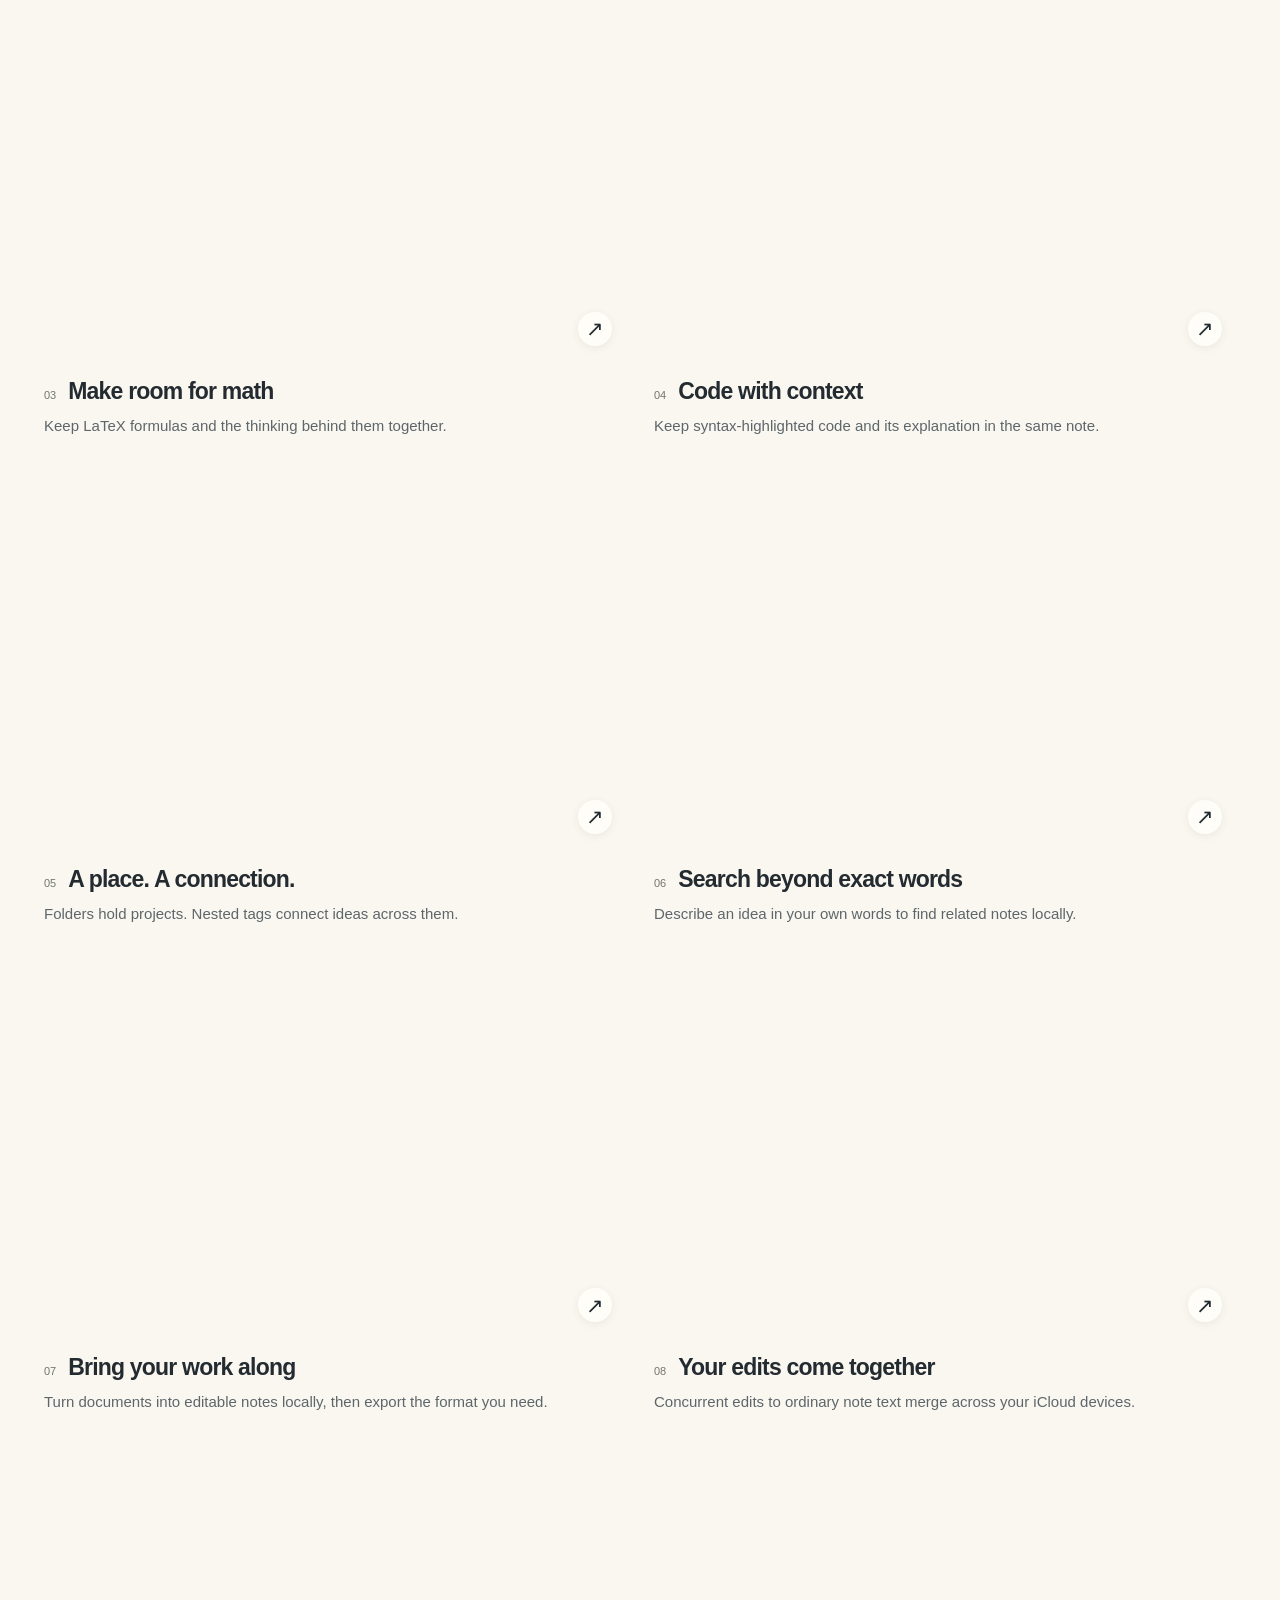
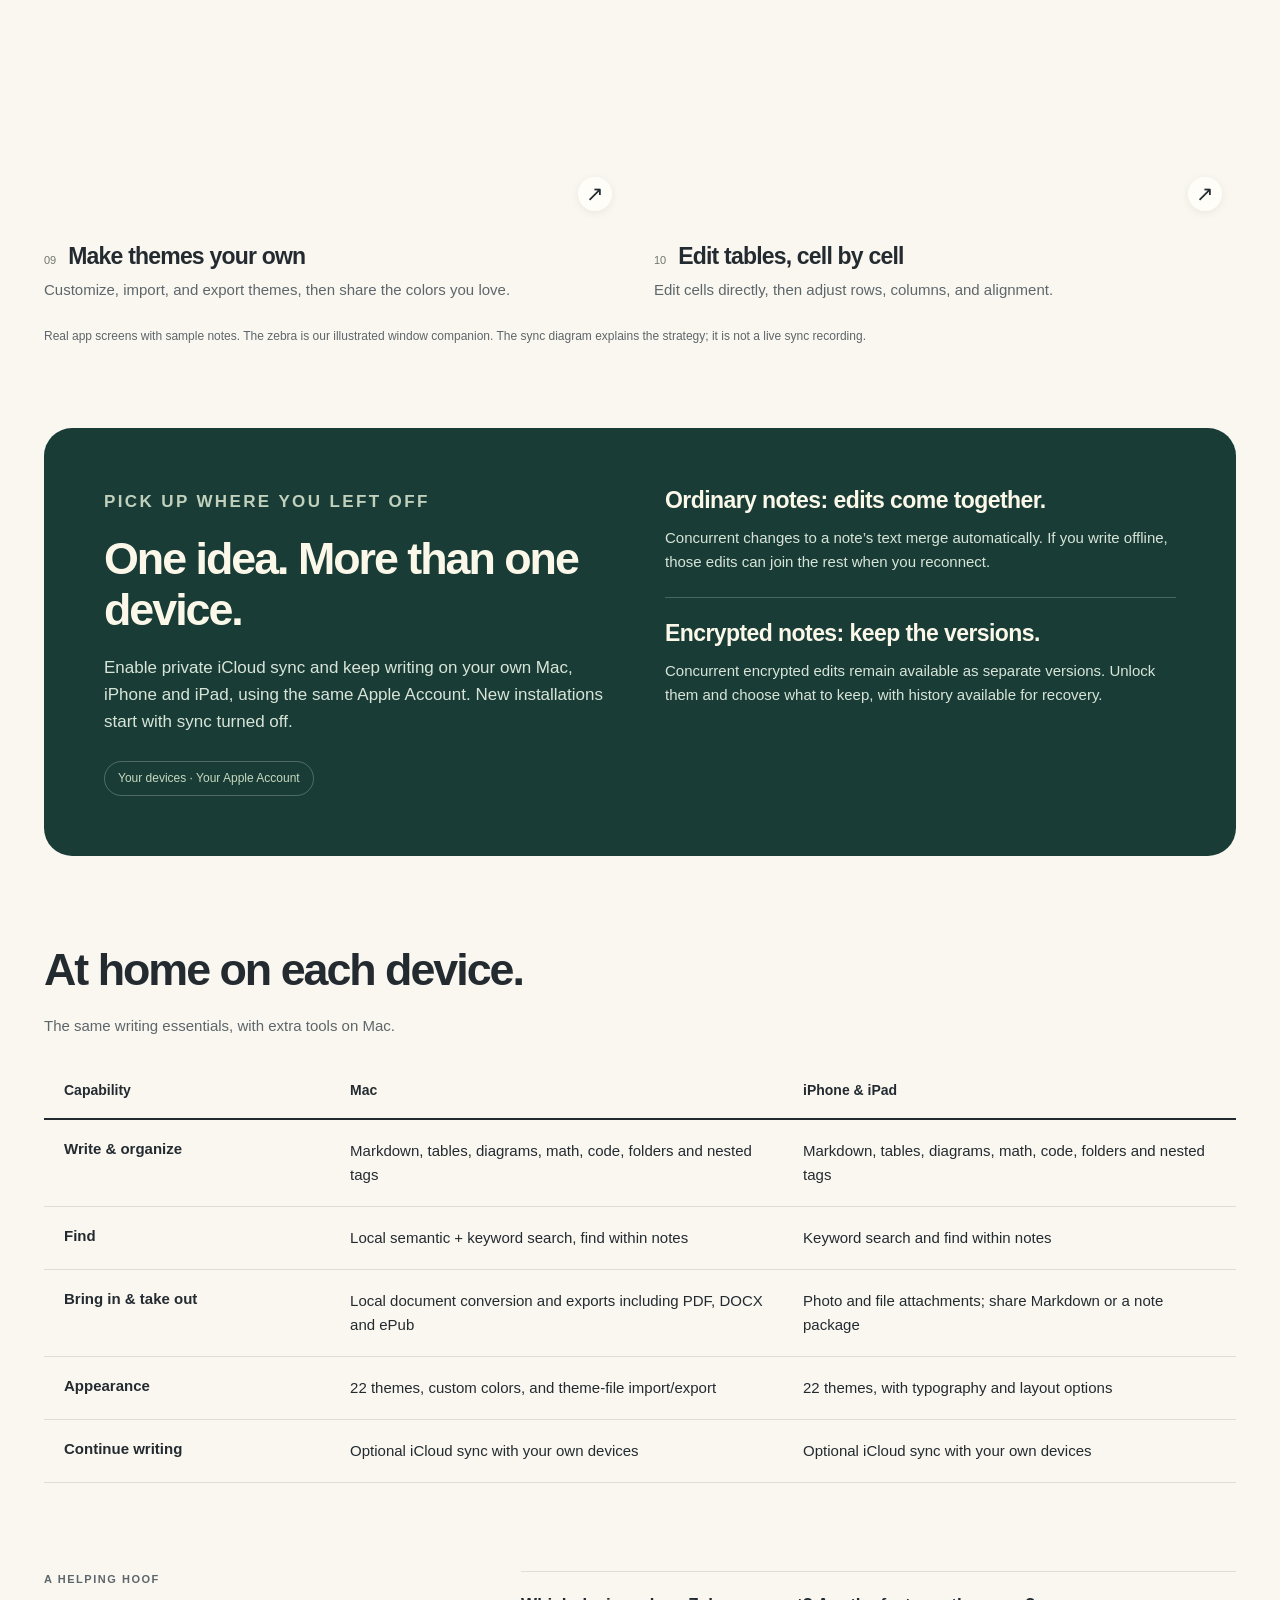
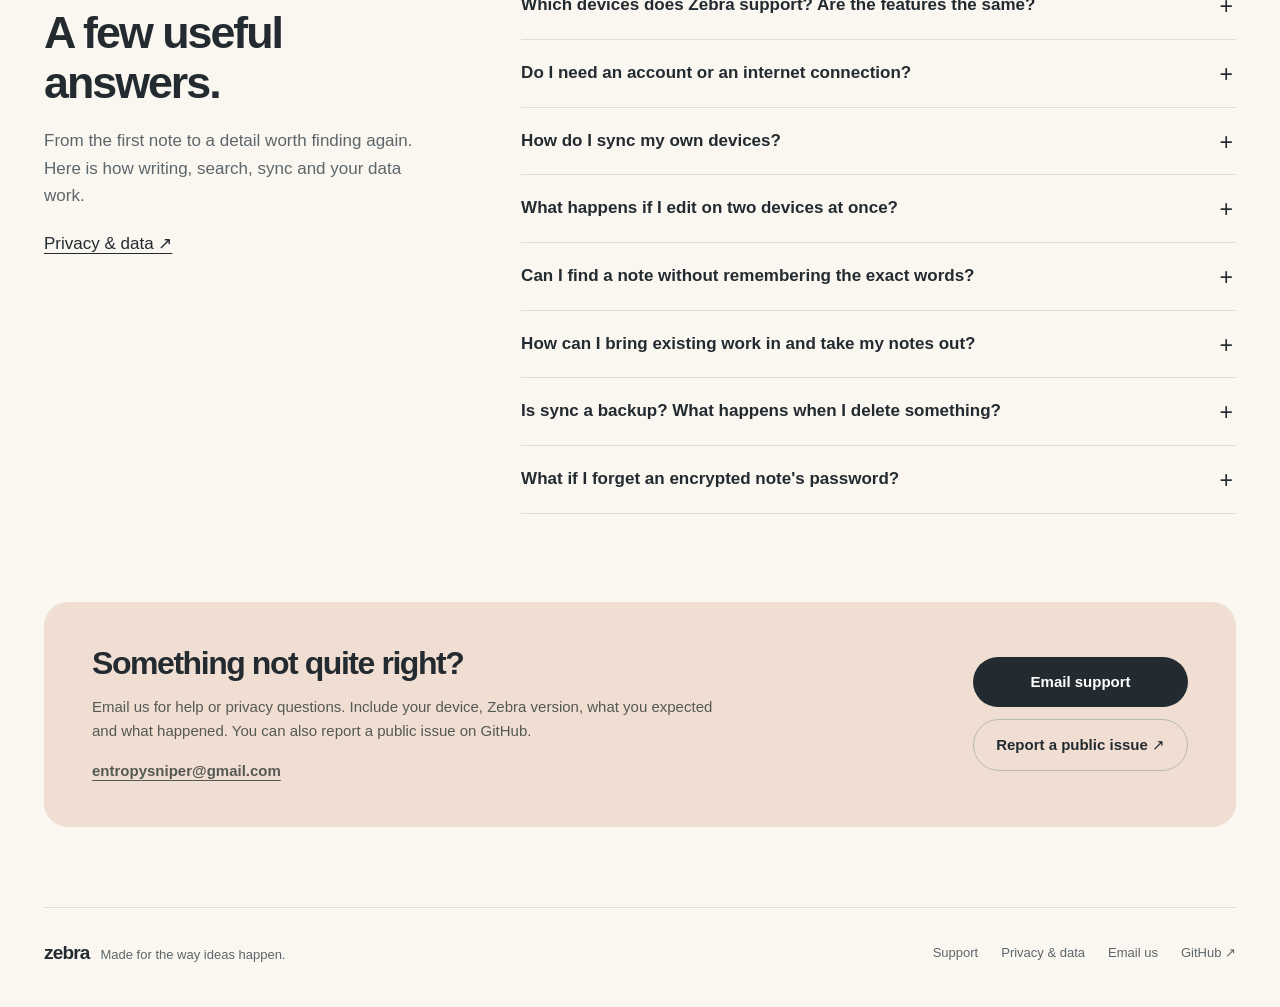
==== commit e5c5fb61: "Refresh Mac screenshots without idle scrollbars and version image URLs" ====
--- a/index.html
+++ b/index.html
@@ -1,11 +1,11 @@
 <!doctype html>
 <html lang="en"><head><meta charset="utf-8"><meta name="viewport" content="width=device-width, initial-scale=1"><meta name="color-scheme" content="light"><meta name="theme-color" content="#faf7f0"><meta name="referrer" content="strict-origin-when-cross-origin"><meta http-equiv="Content-Security-Policy" content="default-src 'self'; script-src 'self'; style-src 'self'; img-src 'self'; connect-src 'none'; object-src 'none'; base-uri 'self'; form-action 'none'">
-<title>Zebra — Markdown notes, diagrams, math &amp; more</title><meta name="description" content="A native Markdown notebook for Mac, iPhone and iPad. Write, organize, find and carry your ideas across your own devices. Explore Zebra and get support."><link rel="canonical" href="https://entropysniper-app.github.io/zebra.app/index.html"><link rel="alternate" hreflang="en" href="https://entropysniper-app.github.io/zebra.app/index.html"><link rel="alternate" hreflang="zh-Hans" href="https://entropysniper-app.github.io/zebra.app/zh/index.html"><link rel="alternate" hreflang="x-default" href="https://entropysniper-app.github.io/zebra.app/index.html"><meta property="og:type" content="website"><meta property="og:title" content="Zebra — Markdown notes, diagrams, math &amp; more"><meta property="og:description" content="A native Markdown notebook for Mac, iPhone and iPad. Write, organize, find and carry your ideas across your own devices. Explore Zebra and get support."><meta property="og:url" content="https://entropysniper-app.github.io/zebra.app/index.html"><meta property="og:image" content="https://entropysniper-app.github.io/zebra.app/assets/images/macos/en-US/01-write-large.webp"><meta name="twitter:card" content="summary_large_image"><link rel="icon" href="assets/images/icon.png"><link rel="apple-touch-icon" href="assets/images/icon.png"><link rel="stylesheet" href="assets/site.css"><script defer src="assets/site.js"></script></head><body>
-<a class="skip-link" href="#main">Skip to content</a><div class="container"><header class="site-header"><a class="brand" href="index.html" aria-label="Zebra Home"><img src="assets/images/icon.png" width="42" height="42" alt="">zebra</a><nav class="site-nav" aria-label="Main navigation"><a class="nav-extra" href="index.html#explore">Explore</a><a class="nav-extra" href="index.html#sync">Sync</a><a href="index.html#support">Support</a><a class="language" href="zh/index.html" lang="zh-Hans" hreflang="zh-Hans">简体中文</a></nav></header><main id="main"><section class="hero"><div><p class="eyebrow">Markdown notes · Mac, iPhone & iPad</p><h1>Give your ideas room to grow.</h1><p class="lead">A quick thought. A careful explanation. A whole project. Bring words, diagrams, math and code together in a notebook that feels at home on your devices.</p><div class="actions"><a class="button" href="#explore">Meet Zebra <span aria-hidden="true">↓</span></a><a class="button secondary" href="#support">Get help</a></div></div><div><a class="hero-image-link" href="#explore" aria-label="Meet Zebra"><div class="poster"><img src="assets/images/macos/en-US/01-write-large.webp" srcset="assets/images/macos/en-US/01-write-small.webp 720w, assets/images/macos/en-US/01-write-large.webp 1440w" sizes="(max-width: 700px) 94vw, 55vw" width="2880" height="1800" alt="Give your thoughts shape — Zebra Mac" fetchpriority="high"></div></a><p class="hero-caption">Zebra on Mac · fictional notes, real app screenshots</p></div></section>
+<title>Zebra — Markdown notes, diagrams, math &amp; more</title><meta name="description" content="A native Markdown notebook for Mac, iPhone and iPad. Write, organize, find and carry your ideas across your own devices. Explore Zebra and get support."><link rel="canonical" href="https://entropysniper-app.github.io/zebra.app/index.html"><link rel="alternate" hreflang="en" href="https://entropysniper-app.github.io/zebra.app/index.html"><link rel="alternate" hreflang="zh-Hans" href="https://entropysniper-app.github.io/zebra.app/zh/index.html"><link rel="alternate" hreflang="x-default" href="https://entropysniper-app.github.io/zebra.app/index.html"><meta property="og:type" content="website"><meta property="og:title" content="Zebra — Markdown notes, diagrams, math &amp; more"><meta property="og:description" content="A native Markdown notebook for Mac, iPhone and iPad. Write, organize, find and carry your ideas across your own devices. Explore Zebra and get support."><meta property="og:url" content="https://entropysniper-app.github.io/zebra.app/index.html"><meta property="og:image" content="https://entropysniper-app.github.io/zebra.app/assets/images/macos/en-US/01-write-large.webp?v=9286ab738463"><meta name="twitter:card" content="summary_large_image"><link rel="icon" href="assets/images/icon.png"><link rel="apple-touch-icon" href="assets/images/icon.png"><link rel="stylesheet" href="assets/site.css"><script defer src="assets/site.js"></script></head><body>
+<a class="skip-link" href="#main">Skip to content</a><div class="container"><header class="site-header"><a class="brand" href="index.html" aria-label="Zebra Home"><img src="assets/images/icon.png" width="42" height="42" alt="">zebra</a><nav class="site-nav" aria-label="Main navigation"><a class="nav-extra" href="index.html#explore">Explore</a><a class="nav-extra" href="index.html#sync">Sync</a><a href="index.html#support">Support</a><a class="language" href="zh/index.html" lang="zh-Hans" hreflang="zh-Hans">简体中文</a></nav></header><main id="main"><section class="hero"><div><p class="eyebrow">Markdown notes · Mac, iPhone & iPad</p><h1>Give your ideas room to grow.</h1><p class="lead">A quick thought. A careful explanation. A whole project. Bring words, diagrams, math and code together in a notebook that feels at home on your devices.</p><div class="actions"><a class="button" href="#explore">Meet Zebra <span aria-hidden="true">↓</span></a><a class="button secondary" href="#support">Get help</a></div></div><div><a class="hero-image-link" href="#explore" aria-label="Meet Zebra"><div class="poster"><img src="assets/images/macos/en-US/01-write-large.webp?v=9286ab738463" srcset="assets/images/macos/en-US/01-write-small.webp?v=f9bf03327bd3 720w, assets/images/macos/en-US/01-write-large.webp?v=9286ab738463 1440w" sizes="(max-width: 700px) 94vw, 55vw" width="2880" height="1800" alt="Give your thoughts shape — Zebra Mac" fetchpriority="high"></div></a><p class="hero-caption">Zebra on Mac · fictional notes, real app screenshots</p></div></section>
 <div class="principles"><span>Native Markdown writing</span><span>Your notes, local by default</span><span>Optional iCloud sync</span></div>
-<section id="explore"><div class="section-heading"><div><p class="eyebrow">A little note. A bigger picture.</p><h2>More ways to make yourself clear.</h2><p>Start with a sentence. Add the details that make it yours. Choose a device to see what Zebra can do there.</p></div><div class="device-switch" role="group" aria-label="Choose a device"><button type="button" data-device-button="macos" aria-pressed="true">Mac</button><button type="button" data-device-button="iphone" aria-pressed="false">iPhone</button><button type="button" data-device-button="ipad" aria-pressed="false">iPad</button></div></div><p id="gallery-status" class="eyebrow" aria-live="polite">Mac · 10 features</p><noscript><p class="no-script">These Mac screenshots and the support content work without JavaScript. Enable JavaScript to switch devices and open larger images.</p></noscript><div id="gallery" class="gallery" data-device="macos"><article class="feature"><button class="feature-image" type="button" data-large="assets/images/macos/en-US/01-write-large.webp" aria-label="View screenshot: Give your thoughts shape"><img src="assets/images/macos/en-US/01-write-small.webp" srcset="assets/images/macos/en-US/01-write-small.webp 720w, assets/images/macos/en-US/01-write-large.webp 1440w" sizes="(max-width: 700px) 94vw, 46vw" width="2880" height="1800" alt="Give your thoughts shape — Zebra Mac" loading="lazy" decoding="async"><span class="zoom-indicator" aria-hidden="true">↗</span></button><div class="feature-copy"><div class="feature-top"><span class="feature-index">01</span><h3>Give your thoughts shape</h3></div><p>Headings, tasks, tables, and links bring structure to every idea.</p></div></article><article class="feature"><button class="feature-image" type="button" data-large="assets/images/macos/en-US/02-diagrams-large.webp" aria-label="View screenshot: Draw ideas with words"><img src="assets/images/macos/en-US/02-diagrams-small.webp" srcset="assets/images/macos/en-US/02-diagrams-small.webp 720w, assets/images/macos/en-US/02-diagrams-large.webp 1440w" sizes="(max-width: 700px) 94vw, 46vw" width="2880" height="1800" alt="Draw ideas with words — Zebra Mac" loading="lazy" decoding="async"><span class="zoom-indicator" aria-hidden="true">↗</span></button><div class="feature-copy"><div class="feature-top"><span class="feature-index">02</span><h3>Draw ideas with words</h3></div><p>Map a process or relationship with editable Mermaid diagrams.</p></div></article><article class="feature"><button class="feature-image" type="button" data-large="assets/images/macos/en-US/03-math-large.webp" aria-label="View screenshot: Make room for math"><img src="assets/images/macos/en-US/03-math-small.webp" srcset="assets/images/macos/en-US/03-math-small.webp 720w, assets/images/macos/en-US/03-math-large.webp 1440w" sizes="(max-width: 700px) 94vw, 46vw" width="2880" height="1800" alt="Make room for math — Zebra Mac" loading="lazy" decoding="async"><span class="zoom-indicator" aria-hidden="true">↗</span></button><div class="feature-copy"><div class="feature-top"><span class="feature-index">03</span><h3>Make room for math</h3></div><p>Keep LaTeX formulas and the thinking behind them together.</p></div></article><article class="feature"><button class="feature-image" type="button" data-large="assets/images/macos/en-US/04-code-large.webp" aria-label="View screenshot: Code with context"><img src="assets/images/macos/en-US/04-code-small.webp" srcset="assets/images/macos/en-US/04-code-small.webp 720w, assets/images/macos/en-US/04-code-large.webp 1440w" sizes="(max-width: 700px) 94vw, 46vw" width="2880" height="1800" alt="Code with context — Zebra Mac" loading="lazy" decoding="async"><span class="zoom-indicator" aria-hidden="true">↗</span></button><div class="feature-copy"><div class="feature-top"><span class="feature-index">04</span><h3>Code with context</h3></div><p>Keep syntax-highlighted code and its explanation in the same note.</p></div></article><article class="feature"><button class="feature-image" type="button" data-large="assets/images/macos/en-US/05-organize-large.webp" aria-label="View screenshot: A place. A connection."><img src="assets/images/macos/en-US/05-organize-small.webp" srcset="assets/images/macos/en-US/05-organize-small.webp 720w, assets/images/macos/en-US/05-organize-large.webp 1440w" sizes="(max-width: 700px) 94vw, 46vw" width="2880" height="1800" alt="A place. A connection. — Zebra Mac" loading="lazy" decoding="async"><span class="zoom-indicator" aria-hidden="true">↗</span></button><div class="feature-copy"><div class="feature-top"><span class="feature-index">05</span><h3>A place. A connection.</h3></div><p>Folders hold projects. Nested tags connect ideas across them.</p></div></article><article class="feature"><button class="feature-image" type="button" data-large="assets/images/macos/en-US/06-search-large.webp" aria-label="View screenshot: Search beyond exact words"><img src="assets/images/macos/en-US/06-search-small.webp" srcset="assets/images/macos/en-US/06-search-small.webp 720w, assets/images/macos/en-US/06-search-large.webp 1440w" sizes="(max-width: 700px) 94vw, 46vw" width="2880" height="1800" alt="Search beyond exact words — Zebra Mac" loading="lazy" decoding="async"><span class="zoom-indicator" aria-hidden="true">↗</span></button><div class="feature-copy"><div class="feature-top"><span class="feature-index">06</span><h3>Search beyond exact words</h3></div><p>Describe an idea in your own words to find related notes locally.</p></div></article><article class="feature"><button class="feature-image" type="button" data-large="assets/images/macos/en-US/07-import-export-large.webp" aria-label="View screenshot: Bring your work along"><img src="assets/images/macos/en-US/07-import-export-small.webp" srcset="assets/images/macos/en-US/07-import-export-small.webp 720w, assets/images/macos/en-US/07-import-export-large.webp 1440w" sizes="(max-width: 700px) 94vw, 46vw" width="2880" height="1800" alt="Bring your work along — Zebra Mac" loading="lazy" decoding="async"><span class="zoom-indicator" aria-hidden="true">↗</span></button><div class="feature-copy"><div class="feature-top"><span class="feature-index">07</span><h3>Bring your work along</h3></div><p>Turn documents into editable notes locally, then export the format you need.</p></div></article><article class="feature"><button class="feature-image" type="button" data-large="assets/images/macos/en-US/08-sync-large.webp" aria-label="View screenshot: Your edits come together"><img src="assets/images/macos/en-US/08-sync-small.webp" srcset="assets/images/macos/en-US/08-sync-small.webp 720w, assets/images/macos/en-US/08-sync-large.webp 1440w" sizes="(max-width: 700px) 94vw, 46vw" width="2880" height="1800" alt="Your edits come together — Zebra Mac" loading="lazy" decoding="async"><span class="zoom-indicator" aria-hidden="true">↗</span></button><div class="feature-copy"><div class="feature-top"><span class="feature-index">08</span><h3>Your edits come together</h3></div><p>Concurrent edits to ordinary note text merge across your iCloud devices.</p></div></article><article class="feature"><button class="feature-image" type="button" data-large="assets/images/macos/en-US/09-themes-large.webp" aria-label="View screenshot: Make themes your own"><img src="assets/images/macos/en-US/09-themes-small.webp" srcset="assets/images/macos/en-US/09-themes-small.webp 720w, assets/images/macos/en-US/09-themes-large.webp 1440w" sizes="(max-width: 700px) 94vw, 46vw" width="2880" height="1800" alt="Make themes your own — Zebra Mac" loading="lazy" decoding="async"><span class="zoom-indicator" aria-hidden="true">↗</span></button><div class="feature-copy"><div class="feature-top"><span class="feature-index">09</span><h3>Make themes your own</h3></div><p>Customize, import, and export themes, then share the colors you love.</p></div></article><article class="feature"><button class="feature-image" type="button" data-large="assets/images/macos/en-US/10-tables-large.webp" aria-label="View screenshot: Edit tables, cell by cell"><img src="assets/images/macos/en-US/10-tables-small.webp" srcset="assets/images/macos/en-US/10-tables-small.webp 720w, assets/images/macos/en-US/10-tables-large.webp 1440w" sizes="(max-width: 700px) 94vw, 46vw" width="2880" height="1800" alt="Edit tables, cell by cell — Zebra Mac" loading="lazy" decoding="async"><span class="zoom-indicator" aria-hidden="true">↗</span></button><div class="feature-copy"><div class="feature-top"><span class="feature-index">10</span><h3>Edit tables, cell by cell</h3></div><p>Edit cells directly, then adjust rows, columns, and alignment.</p></div></article></div><p class="gallery-note">Real app screens with sample notes. The zebra is our illustrated window companion. The sync diagram explains the strategy; it is not a live sync recording.</p></section>
+<section id="explore"><div class="section-heading"><div><p class="eyebrow">A little note. A bigger picture.</p><h2>More ways to make yourself clear.</h2><p>Start with a sentence. Add the details that make it yours. Choose a device to see what Zebra can do there.</p></div><div class="device-switch" role="group" aria-label="Choose a device"><button type="button" data-device-button="macos" aria-pressed="true">Mac</button><button type="button" data-device-button="iphone" aria-pressed="false">iPhone</button><button type="button" data-device-button="ipad" aria-pressed="false">iPad</button></div></div><p id="gallery-status" class="eyebrow" aria-live="polite">Mac · 10 features</p><noscript><p class="no-script">These Mac screenshots and the support content work without JavaScript. Enable JavaScript to switch devices and open larger images.</p></noscript><div id="gallery" class="gallery" data-device="macos"><article class="feature"><button class="feature-image" type="button" data-large="assets/images/macos/en-US/01-write-large.webp?v=9286ab738463" aria-label="View screenshot: Give your thoughts shape"><img src="assets/images/macos/en-US/01-write-small.webp?v=f9bf03327bd3" srcset="assets/images/macos/en-US/01-write-small.webp?v=f9bf03327bd3 720w, assets/images/macos/en-US/01-write-large.webp?v=9286ab738463 1440w" sizes="(max-width: 700px) 94vw, 46vw" width="2880" height="1800" alt="Give your thoughts shape — Zebra Mac" loading="lazy" decoding="async"><span class="zoom-indicator" aria-hidden="true">↗</span></button><div class="feature-copy"><div class="feature-top"><span class="feature-index">01</span><h3>Give your thoughts shape</h3></div><p>Headings, tasks, tables, and links bring structure to every idea.</p></div></article><article class="feature"><button class="feature-image" type="button" data-large="assets/images/macos/en-US/02-diagrams-large.webp?v=4a870cbef490" aria-label="View screenshot: Draw ideas with words"><img src="assets/images/macos/en-US/02-diagrams-small.webp?v=67e7b7b77db9" srcset="assets/images/macos/en-US/02-diagrams-small.webp?v=67e7b7b77db9 720w, assets/images/macos/en-US/02-diagrams-large.webp?v=4a870cbef490 1440w" sizes="(max-width: 700px) 94vw, 46vw" width="2880" height="1800" alt="Draw ideas with words — Zebra Mac" loading="lazy" decoding="async"><span class="zoom-indicator" aria-hidden="true">↗</span></button><div class="feature-copy"><div class="feature-top"><span class="feature-index">02</span><h3>Draw ideas with words</h3></div><p>Map a process or relationship with editable Mermaid diagrams.</p></div></article><article class="feature"><button class="feature-image" type="button" data-large="assets/images/macos/en-US/03-math-large.webp?v=1d940619da47" aria-label="View screenshot: Make room for math"><img src="assets/images/macos/en-US/03-math-small.webp?v=d8a4a8fed7ec" srcset="assets/images/macos/en-US/03-math-small.webp?v=d8a4a8fed7ec 720w, assets/images/macos/en-US/03-math-large.webp?v=1d940619da47 1440w" sizes="(max-width: 700px) 94vw, 46vw" width="2880" height="1800" alt="Make room for math — Zebra Mac" loading="lazy" decoding="async"><span class="zoom-indicator" aria-hidden="true">↗</span></button><div class="feature-copy"><div class="feature-top"><span class="feature-index">03</span><h3>Make room for math</h3></div><p>Keep LaTeX formulas and the thinking behind them together.</p></div></article><article class="feature"><button class="feature-image" type="button" data-large="assets/images/macos/en-US/04-code-large.webp?v=fbbcdf9bf15d" aria-label="View screenshot: Code with context"><img src="assets/images/macos/en-US/04-code-small.webp?v=a25030ef7512" srcset="assets/images/macos/en-US/04-code-small.webp?v=a25030ef7512 720w, assets/images/macos/en-US/04-code-large.webp?v=fbbcdf9bf15d 1440w" sizes="(max-width: 700px) 94vw, 46vw" width="2880" height="1800" alt="Code with context — Zebra Mac" loading="lazy" decoding="async"><span class="zoom-indicator" aria-hidden="true">↗</span></button><div class="feature-copy"><div class="feature-top"><span class="feature-index">04</span><h3>Code with context</h3></div><p>Keep syntax-highlighted code and its explanation in the same note.</p></div></article><article class="feature"><button class="feature-image" type="button" data-large="assets/images/macos/en-US/05-organize-large.webp?v=1718eac190cb" aria-label="View screenshot: A place. A connection."><img src="assets/images/macos/en-US/05-organize-small.webp?v=4873114fac4d" srcset="assets/images/macos/en-US/05-organize-small.webp?v=4873114fac4d 720w, assets/images/macos/en-US/05-organize-large.webp?v=1718eac190cb 1440w" sizes="(max-width: 700px) 94vw, 46vw" width="2880" height="1800" alt="A place. A connection. — Zebra Mac" loading="lazy" decoding="async"><span class="zoom-indicator" aria-hidden="true">↗</span></button><div class="feature-copy"><div class="feature-top"><span class="feature-index">05</span><h3>A place. A connection.</h3></div><p>Folders hold projects. Nested tags connect ideas across them.</p></div></article><article class="feature"><button class="feature-image" type="button" data-large="assets/images/macos/en-US/06-search-large.webp?v=6f1c2da56e2d" aria-label="View screenshot: Search beyond exact words"><img src="assets/images/macos/en-US/06-search-small.webp?v=fdfb71ecb634" srcset="assets/images/macos/en-US/06-search-small.webp?v=fdfb71ecb634 720w, assets/images/macos/en-US/06-search-large.webp?v=6f1c2da56e2d 1440w" sizes="(max-width: 700px) 94vw, 46vw" width="2880" height="1800" alt="Search beyond exact words — Zebra Mac" loading="lazy" decoding="async"><span class="zoom-indicator" aria-hidden="true">↗</span></button><div class="feature-copy"><div class="feature-top"><span class="feature-index">06</span><h3>Search beyond exact words</h3></div><p>Describe an idea in your own words to find related notes locally.</p></div></article><article class="feature"><button class="feature-image" type="button" data-large="assets/images/macos/en-US/07-import-export-large.webp?v=e84eb28ce7cb" aria-label="View screenshot: Bring your work along"><img src="assets/images/macos/en-US/07-import-export-small.webp?v=b92214303f4d" srcset="assets/images/macos/en-US/07-import-export-small.webp?v=b92214303f4d 720w, assets/images/macos/en-US/07-import-export-large.webp?v=e84eb28ce7cb 1440w" sizes="(max-width: 700px) 94vw, 46vw" width="2880" height="1800" alt="Bring your work along — Zebra Mac" loading="lazy" decoding="async"><span class="zoom-indicator" aria-hidden="true">↗</span></button><div class="feature-copy"><div class="feature-top"><span class="feature-index">07</span><h3>Bring your work along</h3></div><p>Turn documents into editable notes locally, then export the format you need.</p></div></article><article class="feature"><button class="feature-image" type="button" data-large="assets/images/macos/en-US/08-sync-large.webp?v=1dcf103285c1" aria-label="View screenshot: Your edits come together"><img src="assets/images/macos/en-US/08-sync-small.webp?v=9cc494fe9e93" srcset="assets/images/macos/en-US/08-sync-small.webp?v=9cc494fe9e93 720w, assets/images/macos/en-US/08-sync-large.webp?v=1dcf103285c1 1440w" sizes="(max-width: 700px) 94vw, 46vw" width="2880" height="1800" alt="Your edits come together — Zebra Mac" loading="lazy" decoding="async"><span class="zoom-indicator" aria-hidden="true">↗</span></button><div class="feature-copy"><div class="feature-top"><span class="feature-index">08</span><h3>Your edits come together</h3></div><p>Concurrent edits to ordinary note text merge across your iCloud devices.</p></div></article><article class="feature"><button class="feature-image" type="button" data-large="assets/images/macos/en-US/09-themes-large.webp?v=f316ee83c77d" aria-label="View screenshot: Make themes your own"><img src="assets/images/macos/en-US/09-themes-small.webp?v=5c49f7760795" srcset="assets/images/macos/en-US/09-themes-small.webp?v=5c49f7760795 720w, assets/images/macos/en-US/09-themes-large.webp?v=f316ee83c77d 1440w" sizes="(max-width: 700px) 94vw, 46vw" width="2880" height="1800" alt="Make themes your own — Zebra Mac" loading="lazy" decoding="async"><span class="zoom-indicator" aria-hidden="true">↗</span></button><div class="feature-copy"><div class="feature-top"><span class="feature-index">09</span><h3>Make themes your own</h3></div><p>Customize, import, and export themes, then share the colors you love.</p></div></article><article class="feature"><button class="feature-image" type="button" data-large="assets/images/macos/en-US/10-tables-large.webp?v=5a69844f2520" aria-label="View screenshot: Edit tables, cell by cell"><img src="assets/images/macos/en-US/10-tables-small.webp?v=76fc081cf028" srcset="assets/images/macos/en-US/10-tables-small.webp?v=76fc081cf028 720w, assets/images/macos/en-US/10-tables-large.webp?v=5a69844f2520 1440w" sizes="(max-width: 700px) 94vw, 46vw" width="2880" height="1800" alt="Edit tables, cell by cell — Zebra Mac" loading="lazy" decoding="async"><span class="zoom-indicator" aria-hidden="true">↗</span></button><div class="feature-copy"><div class="feature-top"><span class="feature-index">10</span><h3>Edit tables, cell by cell</h3></div><p>Edit cells directly, then adjust rows, columns, and alignment.</p></div></article></div><p class="gallery-note">Real app screens with sample notes. The zebra is our illustrated window companion. The sync diagram explains the strategy; it is not a live sync recording.</p></section>
 <section id="sync" class="sync-section"><div><p class="eyebrow">Pick up where you left off</p><h2>One idea. More than one device.</h2><p>Enable private iCloud sync and keep writing on your own Mac, iPhone and iPad, using the same Apple Account. New installations start with sync turned off.</p><span class="sync-mark">Your devices · Your Apple Account</span></div><div><div class="sync-card"><h3>Ordinary notes: edits come together.</h3><p>Concurrent changes to a note’s text merge automatically. If you write offline, those edits can join the rest when you reconnect.</p></div><div class="sync-card"><h3>Encrypted notes: keep the versions.</h3><p>Concurrent encrypted edits remain available as separate versions. Unlock them and choose what to keep, with history available for recovery.</p></div></div></section>
 <section class="platforms"><h2>At home on each device.</h2><table class="platform-table"><caption>The same writing essentials, with extra tools on Mac.</caption><thead><tr><th scope="col">Capability</th><th scope="col">Mac</th><th scope="col">iPhone &amp; iPad</th></tr></thead><tbody><tr><th scope="row">Write &amp; organize</th><td>Markdown, tables, diagrams, math, code, folders and nested tags</td><td>Markdown, tables, diagrams, math, code, folders and nested tags</td></tr><tr><th scope="row">Find</th><td>Local semantic + keyword search, find within notes</td><td>Keyword search and find within notes</td></tr><tr><th scope="row">Bring in &amp; take out</th><td>Local document conversion and exports including PDF, DOCX and ePub</td><td>Photo and file attachments; share Markdown or a note package</td></tr><tr><th scope="row">Appearance</th><td>22 themes, custom colors, and theme-file import/export</td><td>22 themes, with typography and layout options</td></tr><tr><th scope="row">Continue writing</th><td>Optional iCloud sync with your own devices</td><td>Optional iCloud sync with your own devices</td></tr></tbody></table></section>
 <section class="support" id="support"><div class="intro"><p class="eyebrow">A helping hoof</p><h2>A few useful answers.</h2><p>From the first note to a detail worth finding again. Here is how writing, search, sync and your data work.</p><a href="privacy.html">Privacy & data ↗</a></div><div class="faq"><details id="faq-platforms"><summary>Which devices does Zebra support? Are the features the same?</summary><div><p>Zebra requires macOS 14 or later on Mac, and iOS 17 or later on iPhone and iPad. All platforms support Markdown, tables, math, Mermaid diagrams, code highlighting, folders, and nested tags. Mac also offers local semantic search, document conversion, and more export formats. iPhone and iPad offer keyword search, find within notes, photo and file attachments, and sharing as Markdown or a note package with attachments. All devices offer 22 built-in themes. Mac also lets you create custom themes and import or export .zebratheme files to share them.</p></div></details><details id="faq-offline"><summary>Do I need an account or an internet connection?</summary><div><p>No Zebra account is required. Notes are stored on your device by default, and core writing and organization work offline. Changes save automatically on the device. iCloud sync needs an Apple Account and a connection. Web clipping, link previews, and remote attachments connect to the relevant websites.</p></div></details><details id="faq-sync-setup"><summary>How do I sync my own devices?</summary><div><p>Sign in to the same Apple Account on each device and make sure iCloud is available. Then enable iCloud sync in Zebra&#x27;s settings on each device. Sync is off by default for new installations; existing choices are preserved. The first sync can take time, so open Zebra and keep a network connection available. If changes have not arrived, check the app&#x27;s sync status, your connection, and your iCloud sign-in. Turning sync off on one device does not turn it off elsewhere or erase cloud copies.</p></div></details><details id="faq-concurrent-edits"><summary>What happens if I edit on two devices at once?</summary><div><p>Ordinary note text uses CRDT sync to merge concurrent edits across devices. Offline edits can join those changes when you reconnect. Encrypted notes work differently: sequential edits move forward, while concurrent edits are retained as separate encrypted versions. If there are versions to resolve, open Encrypted Note Versions, use the relevant password to view them, and choose the version to use. Sync connects your own devices; it is not a shared team workspace.</p></div></details><details id="faq-search"><summary>Can I find a note without remembering the exact words?</summary><div><p>On Mac, press ⌘O to open Zebra Actions and describe what you remember. Local semantic search combines the meaning of Chinese and English text with keywords. No separate model download is needed, and keyword search remains available if the system&#x27;s semantic capabilities are unavailable. Encrypted notes are excluded from semantic indexing, even while unlocked. iPhone and iPad currently offer keyword search and find within notes.</p></div></details><details id="faq-import-export"><summary>How can I bring existing work in and take my notes out?</summary><div><p>On Mac, import Markdown, HTML, TextBundle, and other supported formats. Text-based PDFs, DOCX, XLSX/XLS, PPTX, and other supported documents can be converted locally into editable notes while keeping the originals. Conversion focuses on text and structure; complex layouts may change. Mac exports include Markdown, PDF, HTML, DOCX, and ePub. On iPhone and iPad, attach photos or files, then use the note menu to share Markdown or package the note and its attachments together.</p></div></details><details id="faq-backup-delete"><summary>Is sync a backup? What happens when I delete something?</summary><div><p>Sync carries changes between devices and should not be your only backup. On Mac, choose File &gt; Export Backup to save a .zebrabk library backup with notes and attachments. You can review the effect of a restore before proceeding. Turning sync off or removing the app does not erase copies on other devices, exported files, backups, or existing cloud copies. Deleted encrypted notes retain their sync history for recovery. There is currently no button to erase all cloud history. Keep an independent copy before deleting or restoring important work.</p></div></details><details id="faq-encryption"><summary>What if I forget an encrypted note&#x27;s password?</summary><div><p>The developer has no stored password or recovery key that can restore access. Keep your password safe; encrypted content in a backup still needs it. Individual note encryption protects the body and encrypted attachments, while titles and some outer information remain visible. Encrypting an ordinary note cannot retract plaintext copies that were previously synced, exported, or backed up.</p></div></details></div></section>
 <section class="contact" id="contact"><div><h2>Something not quite right?</h2><p>Email us for help or privacy questions. Include your device, Zebra version, what you expected and what happened. You can also report a public issue on GitHub.</p><p class="contact-email"><a href="mailto:entropysniper@gmail.com">entropysniper@gmail.com</a></p></div><div class="contact-options"><a class="button" href="mailto:entropysniper@gmail.com">Email support</a><a class="button secondary" href="https://github.com/entropysniper-app/zebra.app/issues/new">Report a public issue ↗</a></div></section></main>
-<dialog id="poster-dialog" class="poster-dialog" aria-labelledby="dialog-title"><div class="dialog-bar"><h2 id="dialog-title"></h2><button id="dialog-close" type="button" aria-label="Close screenshot">×</button></div><img id="dialog-image" alt=""></dialog><script id="gallery-data" type="application/json">{"devices":{"macos":[{"headline":"Give your thoughts shape","summary":"Headings, tasks, tables, and links bring structure to every idea.","small":"assets/images/macos/en-US/01-write-small.webp","large":"assets/images/macos/en-US/01-write-large.webp","smallWidth":720,"largeWidth":1440,"width":2880,"height":1800,"alt":"Give your thoughts shape — Zebra Mac"},{"headline":"Draw ideas with words","summary":"Map a process or relationship with editable Mermaid diagrams.","small":"assets/images/macos/en-US/02-diagrams-small.webp","large":"assets/images/macos/en-US/02-diagrams-large.webp","smallWidth":720,"largeWidth":1440,"width":2880,"height":1800,"alt":"Draw ideas with words — Zebra Mac"},{"headline":"Make room for math","summary":"Keep LaTeX formulas and the thinking behind them together.","small":"assets/images/macos/en-US/03-math-small.webp","large":"assets/images/macos/en-US/03-math-large.webp","smallWidth":720,"largeWidth":1440,"width":2880,"height":1800,"alt":"Make room for math — Zebra Mac"},{"headline":"Code with context","summary":"Keep syntax-highlighted code and its explanation in the same note.","small":"assets/images/macos/en-US/04-code-small.webp","large":"assets/images/macos/en-US/04-code-large.webp","smallWidth":720,"largeWidth":1440,"width":2880,"height":1800,"alt":"Code with context — Zebra Mac"},{"headline":"A place. A connection.","summary":"Folders hold projects. Nested tags connect ideas across them.","small":"assets/images/macos/en-US/05-organize-small.webp","large":"assets/images/macos/en-US/05-organize-large.webp","smallWidth":720,"largeWidth":1440,"width":2880,"height":1800,"alt":"A place. A connection. — Zebra Mac"},{"headline":"Search beyond exact words","summary":"Describe an idea in your own words to find related notes locally.","small":"assets/images/macos/en-US/06-search-small.webp","large":"assets/images/macos/en-US/06-search-large.webp","smallWidth":720,"largeWidth":1440,"width":2880,"height":1800,"alt":"Search beyond exact words — Zebra Mac"},{"headline":"Bring your work along","summary":"Turn documents into editable notes locally, then export the format you need.","small":"assets/images/macos/en-US/07-import-export-small.webp","large":"assets/images/macos/en-US/07-import-export-large.webp","smallWidth":720,"largeWidth":1440,"width":2880,"height":1800,"alt":"Bring your work along — Zebra Mac"},{"headline":"Your edits come together","summary":"Concurrent edits to ordinary note text merge across your iCloud devices.","small":"assets/images/macos/en-US/08-sync-small.webp","large":"assets/images/macos/en-US/08-sync-large.webp","smallWidth":720,"largeWidth":1440,"width":2880,"height":1800,"alt":"Your edits come together — Zebra Mac"},{"headline":"Make themes your own","summary":"Customize, import, and export themes, then share the colors you love.","small":"assets/images/macos/en-US/09-themes-small.webp","large":"assets/images/macos/en-US/09-themes-large.webp","smallWidth":720,"largeWidth":1440,"width":2880,"height":1800,"alt":"Make themes your own — Zebra Mac"},{"headline":"Edit tables, cell by cell","summary":"Edit cells directly, then adjust rows, columns, and alignment.","small":"assets/images/macos/en-US/10-tables-small.webp","large":"assets/images/macos/en-US/10-tables-large.webp","smallWidth":720,"largeWidth":1440,"width":2880,"height":1800,"alt":"Edit tables, cell by cell — Zebra Mac"}],"iphone":[{"headline":"Give your thoughts room","summary":"Capture an idea, then shape it with headings, tasks, and tables.","small":"assets/images/iphone/en-US/01-write-small.webp","large":"assets/images/iphone/en-US/01-write-large.webp","smallWidth":720,"largeWidth":1206,"width":1206,"height":2622,"alt":"Give your thoughts room — Zebra iPhone"},{"headline":"Draw ideas with words","summary":"Map a process or relationship with editable Mermaid diagrams.","small":"assets/images/iphone/en-US/02-diagrams-small.webp","large":"assets/images/iphone/en-US/02-diagrams-large.webp","smallWidth":720,"largeWidth":1206,"width":1206,"height":2622,"alt":"Draw ideas with words — Zebra iPhone"},{"headline":"Make room for math","summary":"Keep LaTeX formulas and the thinking behind them together.","small":"assets/images/iphone/en-US/03-math-small.webp","large":"assets/images/iphone/en-US/03-math-large.webp","smallWidth":720,"largeWidth":1206,"width":1206,"height":2622,"alt":"Make room for math — Zebra iPhone"},{"headline":"Code with context","summary":"Keep syntax-highlighted code and its explanation in the same note.","small":"assets/images/iphone/en-US/04-code-small.webp","large":"assets/images/iphone/en-US/04-code-large.webp","smallWidth":720,"largeWidth":1206,"width":1206,"height":2622,"alt":"Code with context — Zebra iPhone"},{"headline":"A place. A connection.","summary":"Folders hold projects. Nested tags connect ideas across them.","small":"assets/images/iphone/en-US/05-organize-small.webp","large":"assets/images/iphone/en-US/05-organize-large.webp","smallWidth":720,"largeWidth":1206,"width":1206,"height":2622,"alt":"A place. A connection. — Zebra iPhone"},{"headline":"Find what you wrote","summary":"Search notes by keyword, then find the passage you need.","small":"assets/images/iphone/en-US/06-search-small.webp","large":"assets/images/iphone/en-US/06-search-large.webp","smallWidth":720,"largeWidth":1206,"width":1206,"height":2622,"alt":"Find what you wrote — Zebra iPhone"},{"headline":"Your notes. Ready to share.","summary":"Attach photos and files. Share Markdown or a note with its attachments.","small":"assets/images/iphone/en-US/07-import-export-small.webp","large":"assets/images/iphone/en-US/07-import-export-large.webp","smallWidth":720,"largeWidth":1206,"width":1206,"height":2622,"alt":"Your notes. Ready to share. — Zebra iPhone"},{"headline":"Your edits come together","summary":"Concurrent edits to ordinary note text merge across your iCloud devices.","small":"assets/images/iphone/en-US/08-sync-small.webp","large":"assets/images/iphone/en-US/08-sync-large.webp","smallWidth":720,"largeWidth":1206,"width":1206,"height":2622,"alt":"Your edits come together — Zebra iPhone"},{"headline":"A theme for your ideas","summary":"Choose a theme for your notes, code, and tables.","small":"assets/images/iphone/en-US/09-themes-small.webp","large":"assets/images/iphone/en-US/09-themes-large.webp","smallWidth":720,"largeWidth":1206,"width":1206,"height":2622,"alt":"A theme for your ideas — Zebra iPhone"},{"headline":"Edit tables, cell by cell","summary":"Edit cells directly, then adjust rows, columns, and alignment.","small":"assets/images/iphone/en-US/10-tables-small.webp","large":"assets/images/iphone/en-US/10-tables-large.webp","smallWidth":720,"largeWidth":1206,"width":1206,"height":2622,"alt":"Edit tables, cell by cell — Zebra iPhone"}],"ipad":[{"headline":"Give your thoughts room","summary":"Spread out your ideas with headings, tables, and links on iPad.","small":"assets/images/ipad/en-US/01-write-small.webp","large":"assets/images/ipad/en-US/01-write-large.webp","smallWidth":720,"largeWidth":1440,"width":2752,"height":2064,"alt":"Give your thoughts room — Zebra iPad"},{"headline":"Draw ideas with words","summary":"Map a process or relationship with editable Mermaid diagrams.","small":"assets/images/ipad/en-US/02-diagrams-small.webp","large":"assets/images/ipad/en-US/02-diagrams-large.webp","smallWidth":720,"largeWidth":1440,"width":2752,"height":2064,"alt":"Draw ideas with words — Zebra iPad"},{"headline":"Make room for math","summary":"Keep LaTeX formulas and the thinking behind them together.","small":"assets/images/ipad/en-US/03-math-small.webp","large":"assets/images/ipad/en-US/03-math-large.webp","smallWidth":720,"largeWidth":1440,"width":2752,"height":2064,"alt":"Make room for math — Zebra iPad"},{"headline":"Code with context","summary":"Keep syntax-highlighted code and its explanation in the same note.","small":"assets/images/ipad/en-US/04-code-small.webp","large":"assets/images/ipad/en-US/04-code-large.webp","smallWidth":720,"largeWidth":1440,"width":2752,"height":2064,"alt":"Code with context — Zebra iPad"},{"headline":"A place. A connection.","summary":"Folders hold projects. Nested tags connect ideas across them.","small":"assets/images/ipad/en-US/05-organize-small.webp","large":"assets/images/ipad/en-US/05-organize-large.webp","smallWidth":720,"largeWidth":1440,"width":2752,"height":2064,"alt":"A place. A connection. — Zebra iPad"},{"headline":"Find what you wrote","summary":"Search notes by keyword, then find the passage you need.","small":"assets/images/ipad/en-US/06-search-small.webp","large":"assets/images/ipad/en-US/06-search-large.webp","smallWidth":720,"largeWidth":1440,"width":2752,"height":2064,"alt":"Find what you wrote — Zebra iPad"},{"headline":"Your notes. Ready to share.","summary":"Attach photos and files. Share Markdown or a note with its attachments.","small":"assets/images/ipad/en-US/07-import-export-small.webp","large":"assets/images/ipad/en-US/07-import-export-large.webp","smallWidth":720,"largeWidth":1440,"width":2752,"height":2064,"alt":"Your notes. Ready to share. — Zebra iPad"},{"headline":"Your edits come together","summary":"Concurrent edits to ordinary note text merge across your iCloud devices.","small":"assets/images/ipad/en-US/08-sync-small.webp","large":"assets/images/ipad/en-US/08-sync-large.webp","smallWidth":720,"largeWidth":1440,"width":2752,"height":2064,"alt":"Your edits come together — Zebra iPad"},{"headline":"A theme for your ideas","summary":"Choose a theme for your notes, code, and tables.","small":"assets/images/ipad/en-US/09-themes-small.webp","large":"assets/images/ipad/en-US/09-themes-large.webp","smallWidth":720,"largeWidth":1440,"width":2752,"height":2064,"alt":"A theme for your ideas — Zebra iPad"},{"headline":"Edit tables, cell by cell","summary":"Edit cells directly, then adjust rows, columns, and alignment.","small":"assets/images/ipad/en-US/10-tables-small.webp","large":"assets/images/ipad/en-US/10-tables-large.webp","smallWidth":720,"largeWidth":1440,"width":2752,"height":2064,"alt":"Edit tables, cell by cell — Zebra iPad"}]},"viewLabel":"View screenshot:","deviceLabels":{"macos":"Mac","iphone":"iPhone","ipad":"iPad"},"statusText":"10 features"}</script><footer class="site-footer"><div><span class="footer-brand">zebra</span> &nbsp; Made for the way ideas happen.</div><nav class="footer-links" aria-label="Footer navigation"><a href="index.html#support">Support</a><a href="privacy.html">Privacy & data</a><a href="mailto:entropysniper@gmail.com">Email us</a><a href="https://github.com/entropysniper-app/zebra.app">GitHub ↗</a></nav></footer></div></body></html>+<dialog id="poster-dialog" class="poster-dialog" aria-labelledby="dialog-title"><div class="dialog-bar"><h2 id="dialog-title"></h2><button id="dialog-close" type="button" aria-label="Close screenshot">×</button></div><img id="dialog-image" alt=""></dialog><script id="gallery-data" type="application/json">{"devices":{"macos":[{"headline":"Give your thoughts shape","summary":"Headings, tasks, tables, and links bring structure to every idea.","small":"assets/images/macos/en-US/01-write-small.webp?v=f9bf03327bd3","large":"assets/images/macos/en-US/01-write-large.webp?v=9286ab738463","smallWidth":720,"largeWidth":1440,"width":2880,"height":1800,"alt":"Give your thoughts shape — Zebra Mac"},{"headline":"Draw ideas with words","summary":"Map a process or relationship with editable Mermaid diagrams.","small":"assets/images/macos/en-US/02-diagrams-small.webp?v=67e7b7b77db9","large":"assets/images/macos/en-US/02-diagrams-large.webp?v=4a870cbef490","smallWidth":720,"largeWidth":1440,"width":2880,"height":1800,"alt":"Draw ideas with words — Zebra Mac"},{"headline":"Make room for math","summary":"Keep LaTeX formulas and the thinking behind them together.","small":"assets/images/macos/en-US/03-math-small.webp?v=d8a4a8fed7ec","large":"assets/images/macos/en-US/03-math-large.webp?v=1d940619da47","smallWidth":720,"largeWidth":1440,"width":2880,"height":1800,"alt":"Make room for math — Zebra Mac"},{"headline":"Code with context","summary":"Keep syntax-highlighted code and its explanation in the same note.","small":"assets/images/macos/en-US/04-code-small.webp?v=a25030ef7512","large":"assets/images/macos/en-US/04-code-large.webp?v=fbbcdf9bf15d","smallWidth":720,"largeWidth":1440,"width":2880,"height":1800,"alt":"Code with context — Zebra Mac"},{"headline":"A place. A connection.","summary":"Folders hold projects. Nested tags connect ideas across them.","small":"assets/images/macos/en-US/05-organize-small.webp?v=4873114fac4d","large":"assets/images/macos/en-US/05-organize-large.webp?v=1718eac190cb","smallWidth":720,"largeWidth":1440,"width":2880,"height":1800,"alt":"A place. A connection. — Zebra Mac"},{"headline":"Search beyond exact words","summary":"Describe an idea in your own words to find related notes locally.","small":"assets/images/macos/en-US/06-search-small.webp?v=fdfb71ecb634","large":"assets/images/macos/en-US/06-search-large.webp?v=6f1c2da56e2d","smallWidth":720,"largeWidth":1440,"width":2880,"height":1800,"alt":"Search beyond exact words — Zebra Mac"},{"headline":"Bring your work along","summary":"Turn documents into editable notes locally, then export the format you need.","small":"assets/images/macos/en-US/07-import-export-small.webp?v=b92214303f4d","large":"assets/images/macos/en-US/07-import-export-large.webp?v=e84eb28ce7cb","smallWidth":720,"largeWidth":1440,"width":2880,"height":1800,"alt":"Bring your work along — Zebra Mac"},{"headline":"Your edits come together","summary":"Concurrent edits to ordinary note text merge across your iCloud devices.","small":"assets/images/macos/en-US/08-sync-small.webp?v=9cc494fe9e93","large":"assets/images/macos/en-US/08-sync-large.webp?v=1dcf103285c1","smallWidth":720,"largeWidth":1440,"width":2880,"height":1800,"alt":"Your edits come together — Zebra Mac"},{"headline":"Make themes your own","summary":"Customize, import, and export themes, then share the colors you love.","small":"assets/images/macos/en-US/09-themes-small.webp?v=5c49f7760795","large":"assets/images/macos/en-US/09-themes-large.webp?v=f316ee83c77d","smallWidth":720,"largeWidth":1440,"width":2880,"height":1800,"alt":"Make themes your own — Zebra Mac"},{"headline":"Edit tables, cell by cell","summary":"Edit cells directly, then adjust rows, columns, and alignment.","small":"assets/images/macos/en-US/10-tables-small.webp?v=76fc081cf028","large":"assets/images/macos/en-US/10-tables-large.webp?v=5a69844f2520","smallWidth":720,"largeWidth":1440,"width":2880,"height":1800,"alt":"Edit tables, cell by cell — Zebra Mac"}],"iphone":[{"headline":"Give your thoughts room","summary":"Capture an idea, then shape it with headings, tasks, and tables.","small":"assets/images/iphone/en-US/01-write-small.webp?v=b299ee742a89","large":"assets/images/iphone/en-US/01-write-large.webp?v=451f9277e5ac","smallWidth":720,"largeWidth":1206,"width":1206,"height":2622,"alt":"Give your thoughts room — Zebra iPhone"},{"headline":"Draw ideas with words","summary":"Map a process or relationship with editable Mermaid diagrams.","small":"assets/images/iphone/en-US/02-diagrams-small.webp?v=9f30d7195c99","large":"assets/images/iphone/en-US/02-diagrams-large.webp?v=36c9718a5c81","smallWidth":720,"largeWidth":1206,"width":1206,"height":2622,"alt":"Draw ideas with words — Zebra iPhone"},{"headline":"Make room for math","summary":"Keep LaTeX formulas and the thinking behind them together.","small":"assets/images/iphone/en-US/03-math-small.webp?v=1c8ba3733f7a","large":"assets/images/iphone/en-US/03-math-large.webp?v=a9fa2edf36ed","smallWidth":720,"largeWidth":1206,"width":1206,"height":2622,"alt":"Make room for math — Zebra iPhone"},{"headline":"Code with context","summary":"Keep syntax-highlighted code and its explanation in the same note.","small":"assets/images/iphone/en-US/04-code-small.webp?v=d095a2cac697","large":"assets/images/iphone/en-US/04-code-large.webp?v=7669c75c5bec","smallWidth":720,"largeWidth":1206,"width":1206,"height":2622,"alt":"Code with context — Zebra iPhone"},{"headline":"A place. A connection.","summary":"Folders hold projects. Nested tags connect ideas across them.","small":"assets/images/iphone/en-US/05-organize-small.webp?v=e3b17f21558f","large":"assets/images/iphone/en-US/05-organize-large.webp?v=fd47efa6dbef","smallWidth":720,"largeWidth":1206,"width":1206,"height":2622,"alt":"A place. A connection. — Zebra iPhone"},{"headline":"Find what you wrote","summary":"Search notes by keyword, then find the passage you need.","small":"assets/images/iphone/en-US/06-search-small.webp?v=1b0cd3f447bf","large":"assets/images/iphone/en-US/06-search-large.webp?v=aa4493d8990e","smallWidth":720,"largeWidth":1206,"width":1206,"height":2622,"alt":"Find what you wrote — Zebra iPhone"},{"headline":"Your notes. Ready to share.","summary":"Attach photos and files. Share Markdown or a note with its attachments.","small":"assets/images/iphone/en-US/07-import-export-small.webp?v=c84399456965","large":"assets/images/iphone/en-US/07-import-export-large.webp?v=fb437cfb1aae","smallWidth":720,"largeWidth":1206,"width":1206,"height":2622,"alt":"Your notes. Ready to share. — Zebra iPhone"},{"headline":"Your edits come together","summary":"Concurrent edits to ordinary note text merge across your iCloud devices.","small":"assets/images/iphone/en-US/08-sync-small.webp?v=8b152574f268","large":"assets/images/iphone/en-US/08-sync-large.webp?v=1be3d12dfbb8","smallWidth":720,"largeWidth":1206,"width":1206,"height":2622,"alt":"Your edits come together — Zebra iPhone"},{"headline":"A theme for your ideas","summary":"Choose a theme for your notes, code, and tables.","small":"assets/images/iphone/en-US/09-themes-small.webp?v=0c05c845efe4","large":"assets/images/iphone/en-US/09-themes-large.webp?v=e16f86ca0af1","smallWidth":720,"largeWidth":1206,"width":1206,"height":2622,"alt":"A theme for your ideas — Zebra iPhone"},{"headline":"Edit tables, cell by cell","summary":"Edit cells directly, then adjust rows, columns, and alignment.","small":"assets/images/iphone/en-US/10-tables-small.webp?v=06b680abfdc0","large":"assets/images/iphone/en-US/10-tables-large.webp?v=8b90399427ed","smallWidth":720,"largeWidth":1206,"width":1206,"height":2622,"alt":"Edit tables, cell by cell — Zebra iPhone"}],"ipad":[{"headline":"Give your thoughts room","summary":"Spread out your ideas with headings, tables, and links on iPad.","small":"assets/images/ipad/en-US/01-write-small.webp?v=dbd17d8671a8","large":"assets/images/ipad/en-US/01-write-large.webp?v=bebf4921ac51","smallWidth":720,"largeWidth":1440,"width":2752,"height":2064,"alt":"Give your thoughts room — Zebra iPad"},{"headline":"Draw ideas with words","summary":"Map a process or relationship with editable Mermaid diagrams.","small":"assets/images/ipad/en-US/02-diagrams-small.webp?v=d5f9165809af","large":"assets/images/ipad/en-US/02-diagrams-large.webp?v=c61e077dc01d","smallWidth":720,"largeWidth":1440,"width":2752,"height":2064,"alt":"Draw ideas with words — Zebra iPad"},{"headline":"Make room for math","summary":"Keep LaTeX formulas and the thinking behind them together.","small":"assets/images/ipad/en-US/03-math-small.webp?v=dbe6ea2d5f2e","large":"assets/images/ipad/en-US/03-math-large.webp?v=56c91cf4a8a6","smallWidth":720,"largeWidth":1440,"width":2752,"height":2064,"alt":"Make room for math — Zebra iPad"},{"headline":"Code with context","summary":"Keep syntax-highlighted code and its explanation in the same note.","small":"assets/images/ipad/en-US/04-code-small.webp?v=79d70e9449c5","large":"assets/images/ipad/en-US/04-code-large.webp?v=e83bac2842ee","smallWidth":720,"largeWidth":1440,"width":2752,"height":2064,"alt":"Code with context — Zebra iPad"},{"headline":"A place. A connection.","summary":"Folders hold projects. Nested tags connect ideas across them.","small":"assets/images/ipad/en-US/05-organize-small.webp?v=70b56dd91278","large":"assets/images/ipad/en-US/05-organize-large.webp?v=0b25e101b1fc","smallWidth":720,"largeWidth":1440,"width":2752,"height":2064,"alt":"A place. A connection. — Zebra iPad"},{"headline":"Find what you wrote","summary":"Search notes by keyword, then find the passage you need.","small":"assets/images/ipad/en-US/06-search-small.webp?v=5fa3463f6c3d","large":"assets/images/ipad/en-US/06-search-large.webp?v=9d84cb84d48f","smallWidth":720,"largeWidth":1440,"width":2752,"height":2064,"alt":"Find what you wrote — Zebra iPad"},{"headline":"Your notes. Ready to share.","summary":"Attach photos and files. Share Markdown or a note with its attachments.","small":"assets/images/ipad/en-US/07-import-export-small.webp?v=248e36365e57","large":"assets/images/ipad/en-US/07-import-export-large.webp?v=26f927770eb1","smallWidth":720,"largeWidth":1440,"width":2752,"height":2064,"alt":"Your notes. Ready to share. — Zebra iPad"},{"headline":"Your edits come together","summary":"Concurrent edits to ordinary note text merge across your iCloud devices.","small":"assets/images/ipad/en-US/08-sync-small.webp?v=2ec04a9bee89","large":"assets/images/ipad/en-US/08-sync-large.webp?v=940e49ef6866","smallWidth":720,"largeWidth":1440,"width":2752,"height":2064,"alt":"Your edits come together — Zebra iPad"},{"headline":"A theme for your ideas","summary":"Choose a theme for your notes, code, and tables.","small":"assets/images/ipad/en-US/09-themes-small.webp?v=8f7989b1f36e","large":"assets/images/ipad/en-US/09-themes-large.webp?v=7137be251bf4","smallWidth":720,"largeWidth":1440,"width":2752,"height":2064,"alt":"A theme for your ideas — Zebra iPad"},{"headline":"Edit tables, cell by cell","summary":"Edit cells directly, then adjust rows, columns, and alignment.","small":"assets/images/ipad/en-US/10-tables-small.webp?v=26845c70de3a","large":"assets/images/ipad/en-US/10-tables-large.webp?v=1303043ebf86","smallWidth":720,"largeWidth":1440,"width":2752,"height":2064,"alt":"Edit tables, cell by cell — Zebra iPad"}]},"viewLabel":"View screenshot:","deviceLabels":{"macos":"Mac","iphone":"iPhone","ipad":"iPad"},"statusText":"10 features"}</script><footer class="site-footer"><div><span class="footer-brand">zebra</span> &nbsp; Made for the way ideas happen.</div><nav class="footer-links" aria-label="Footer navigation"><a href="index.html#support">Support</a><a href="privacy.html">Privacy & data</a><a href="mailto:entropysniper@gmail.com">Email us</a><a href="https://github.com/entropysniper-app/zebra.app">GitHub ↗</a></nav></footer></div></body></html>
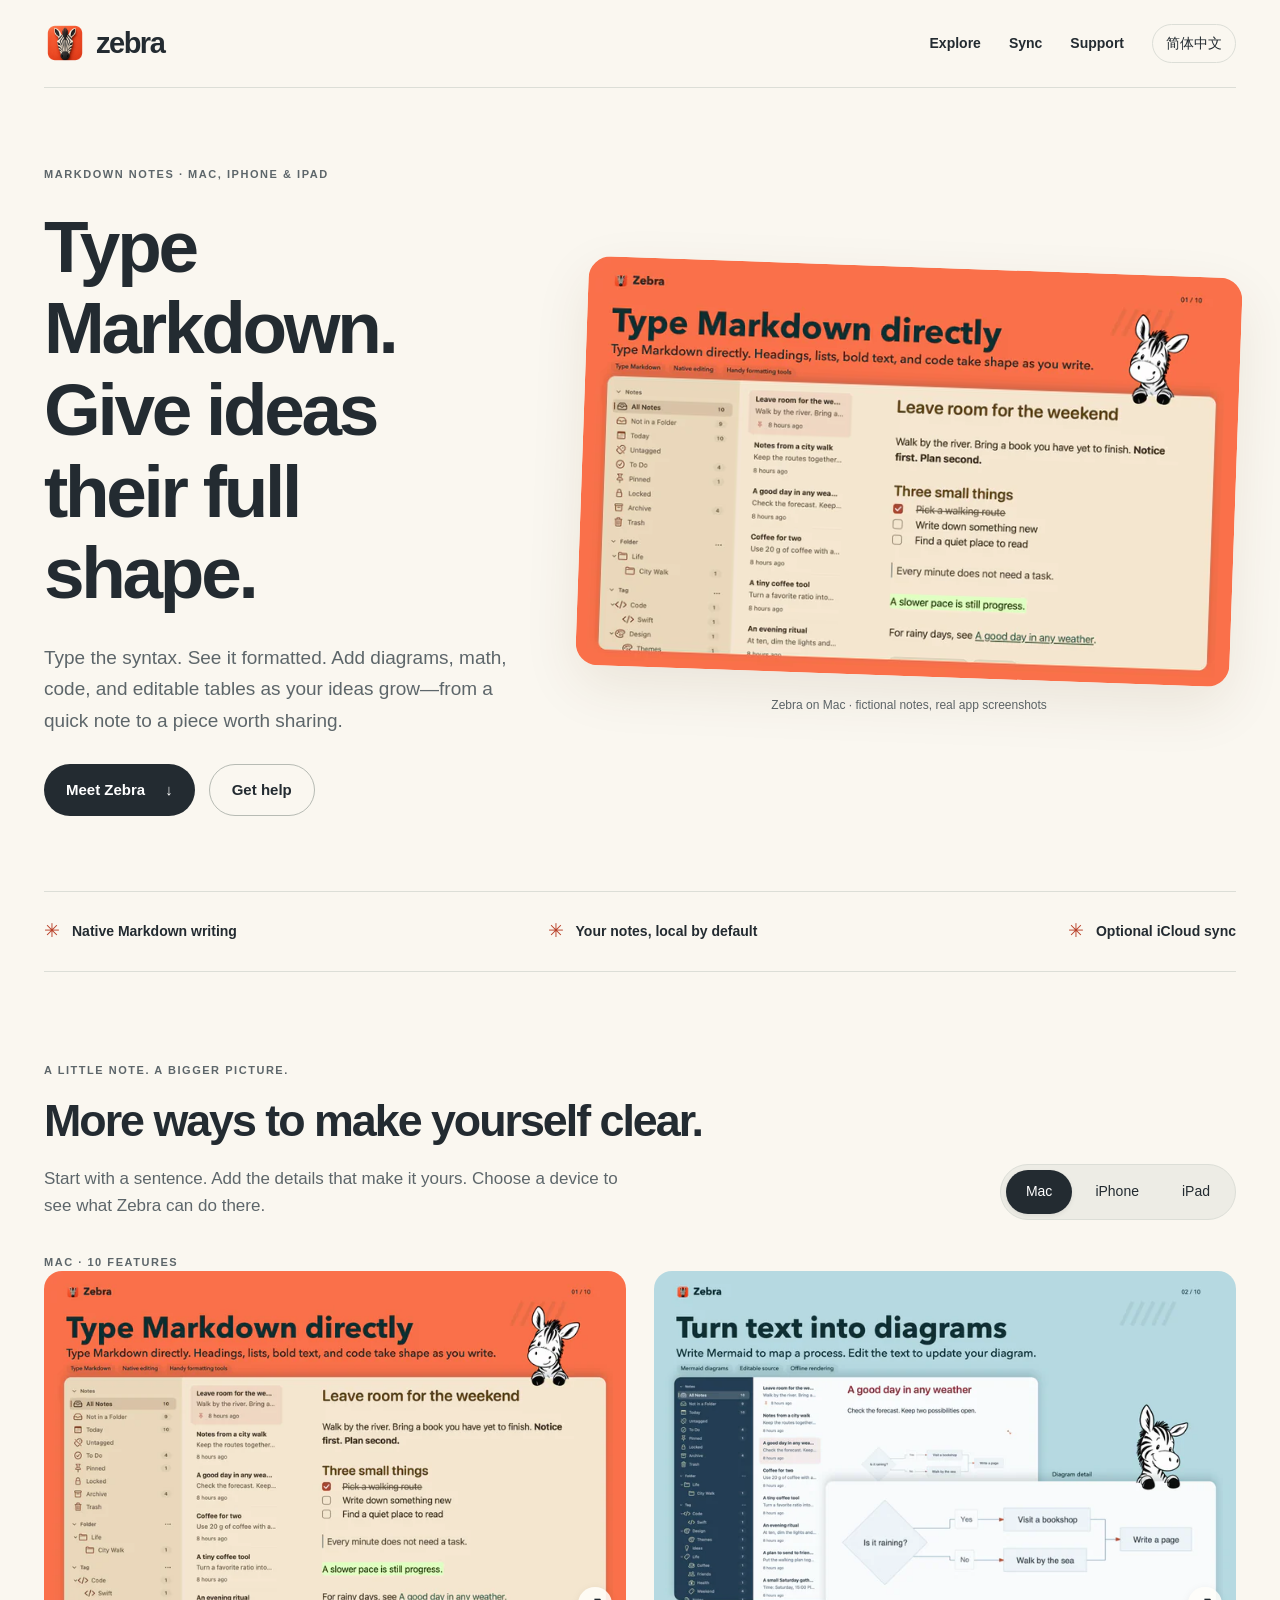
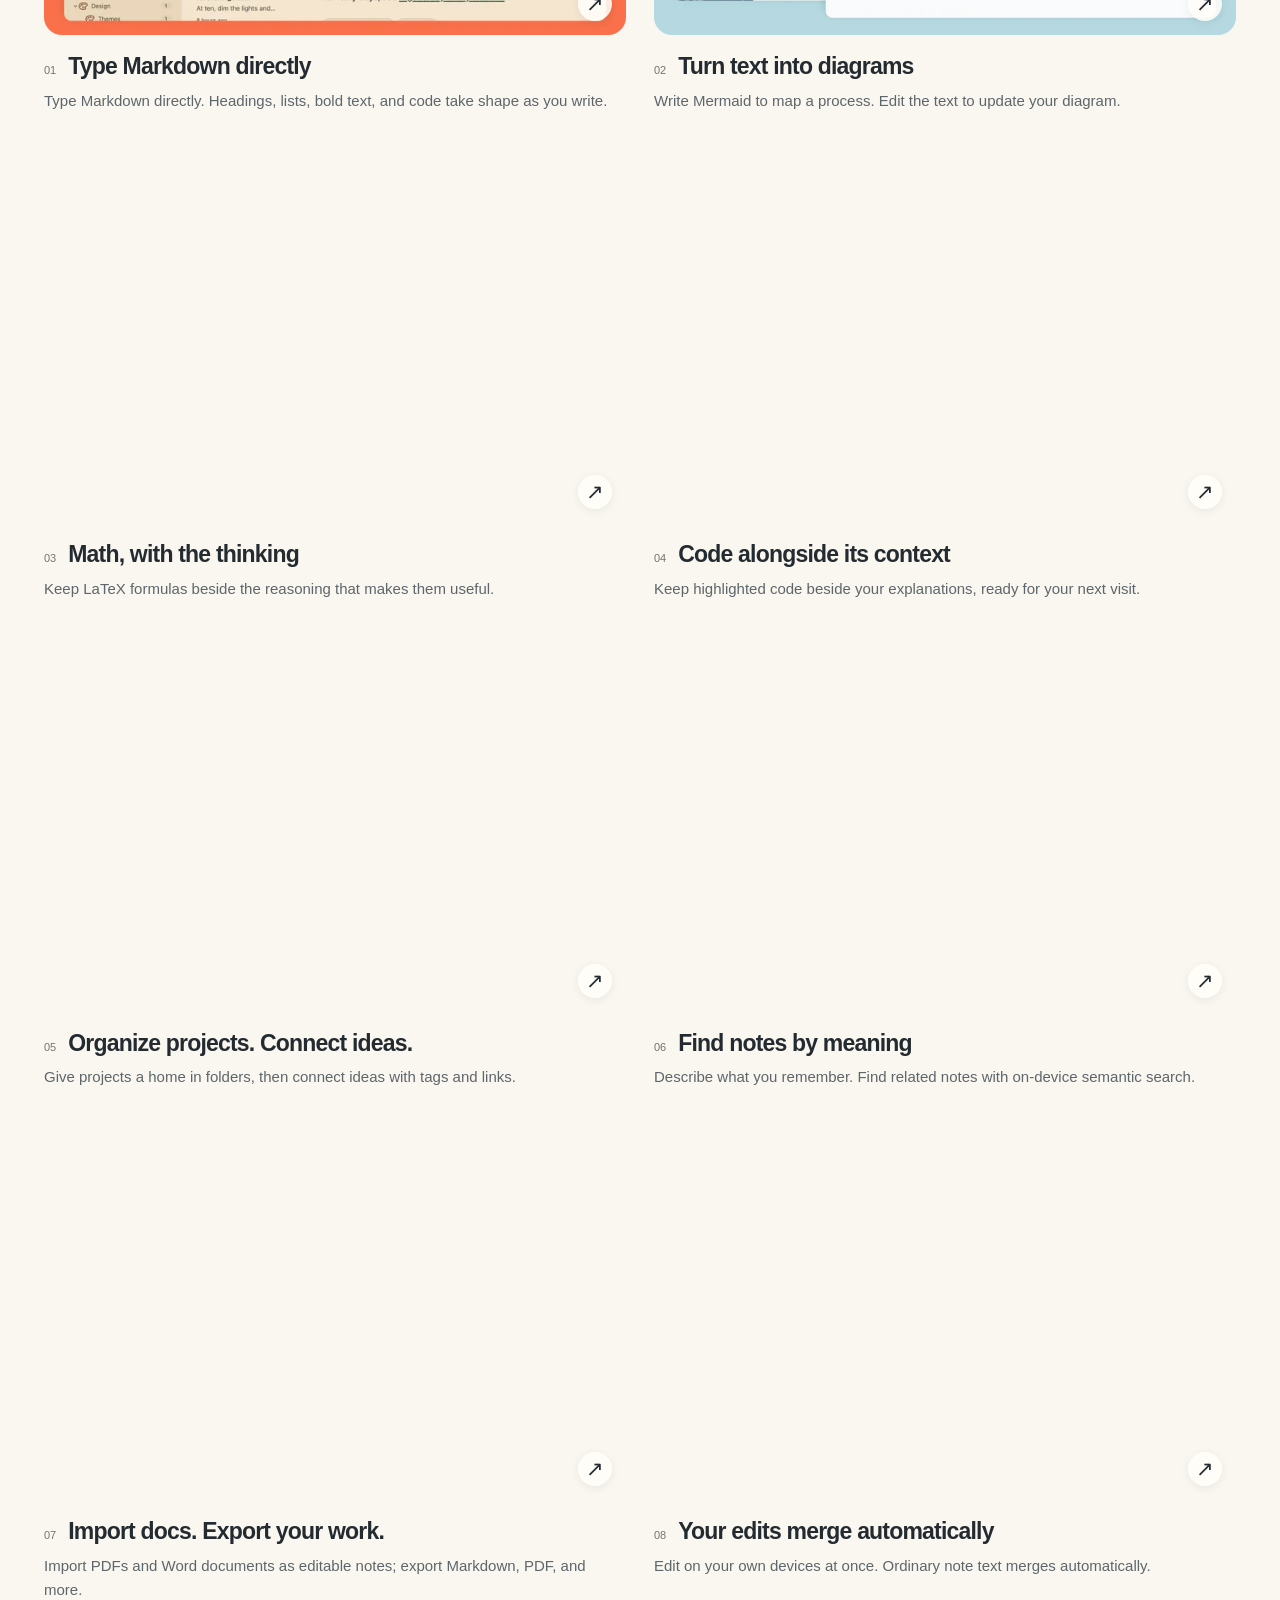
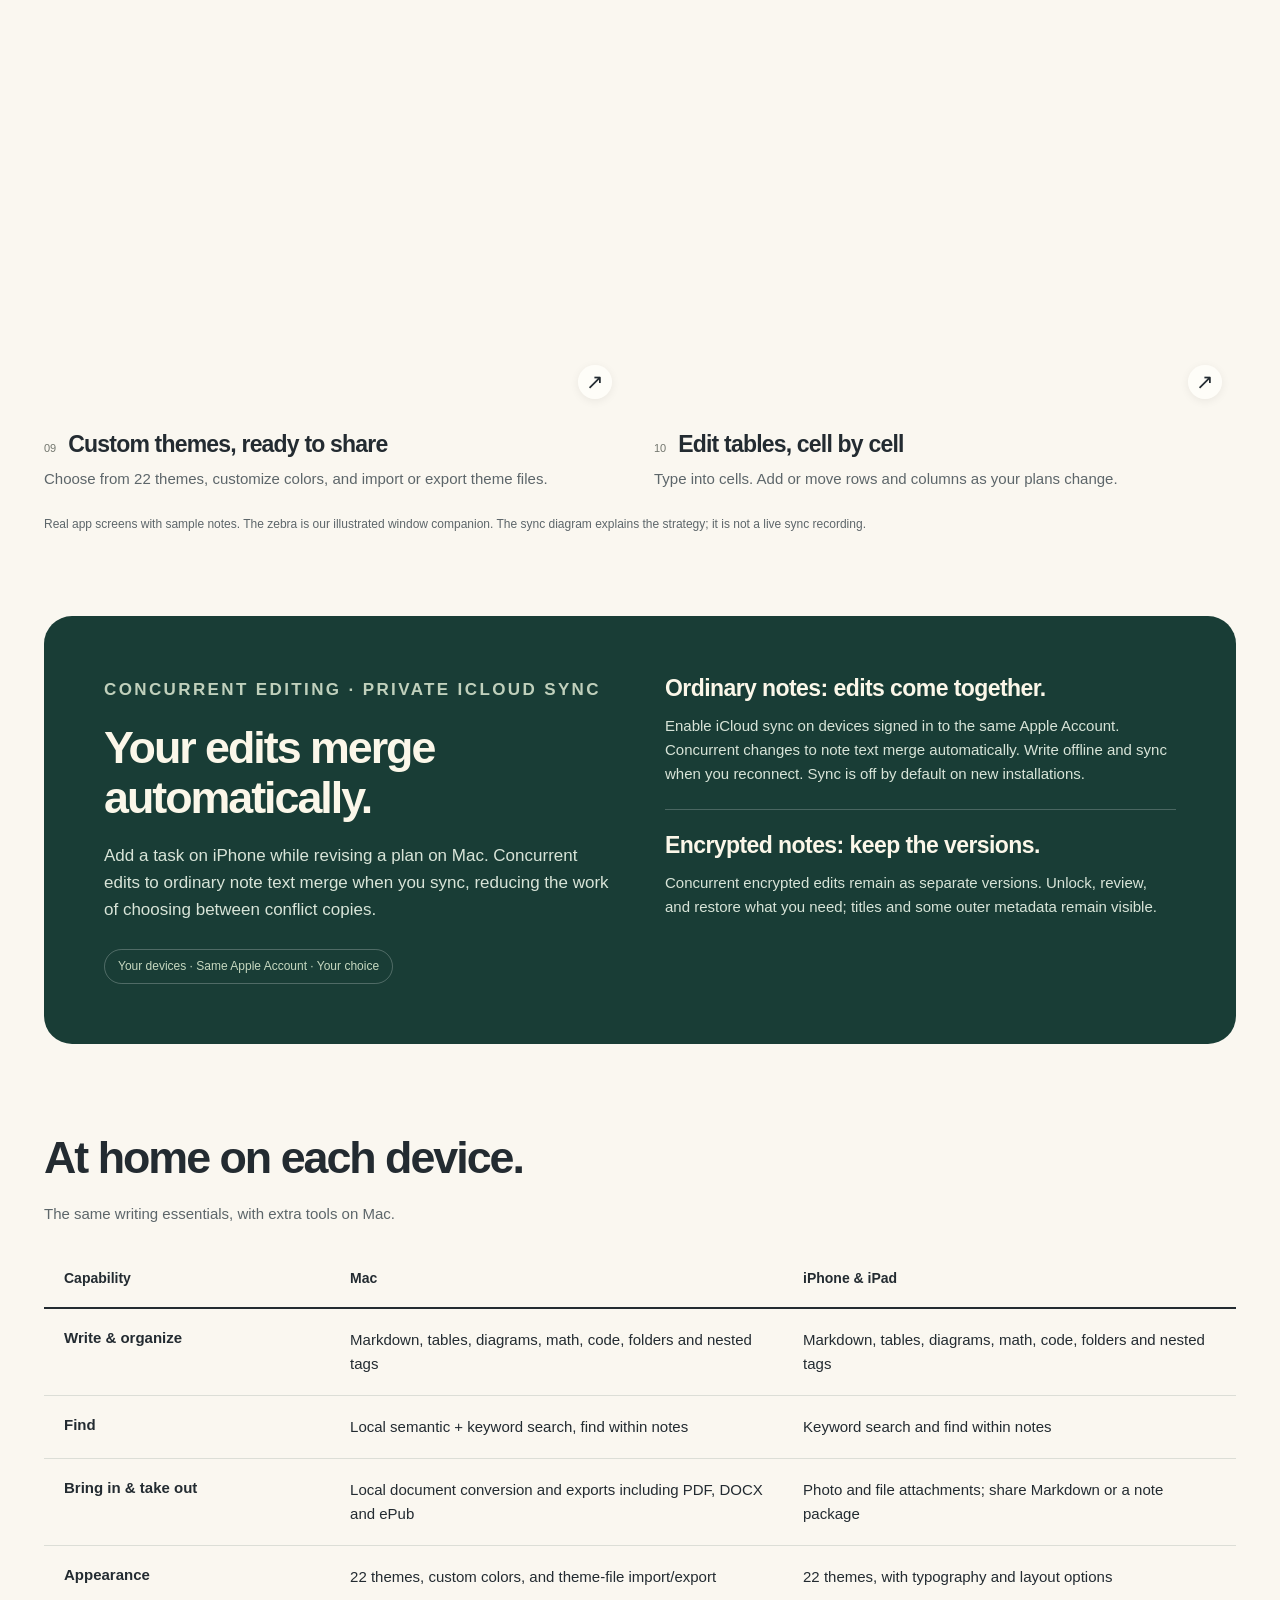
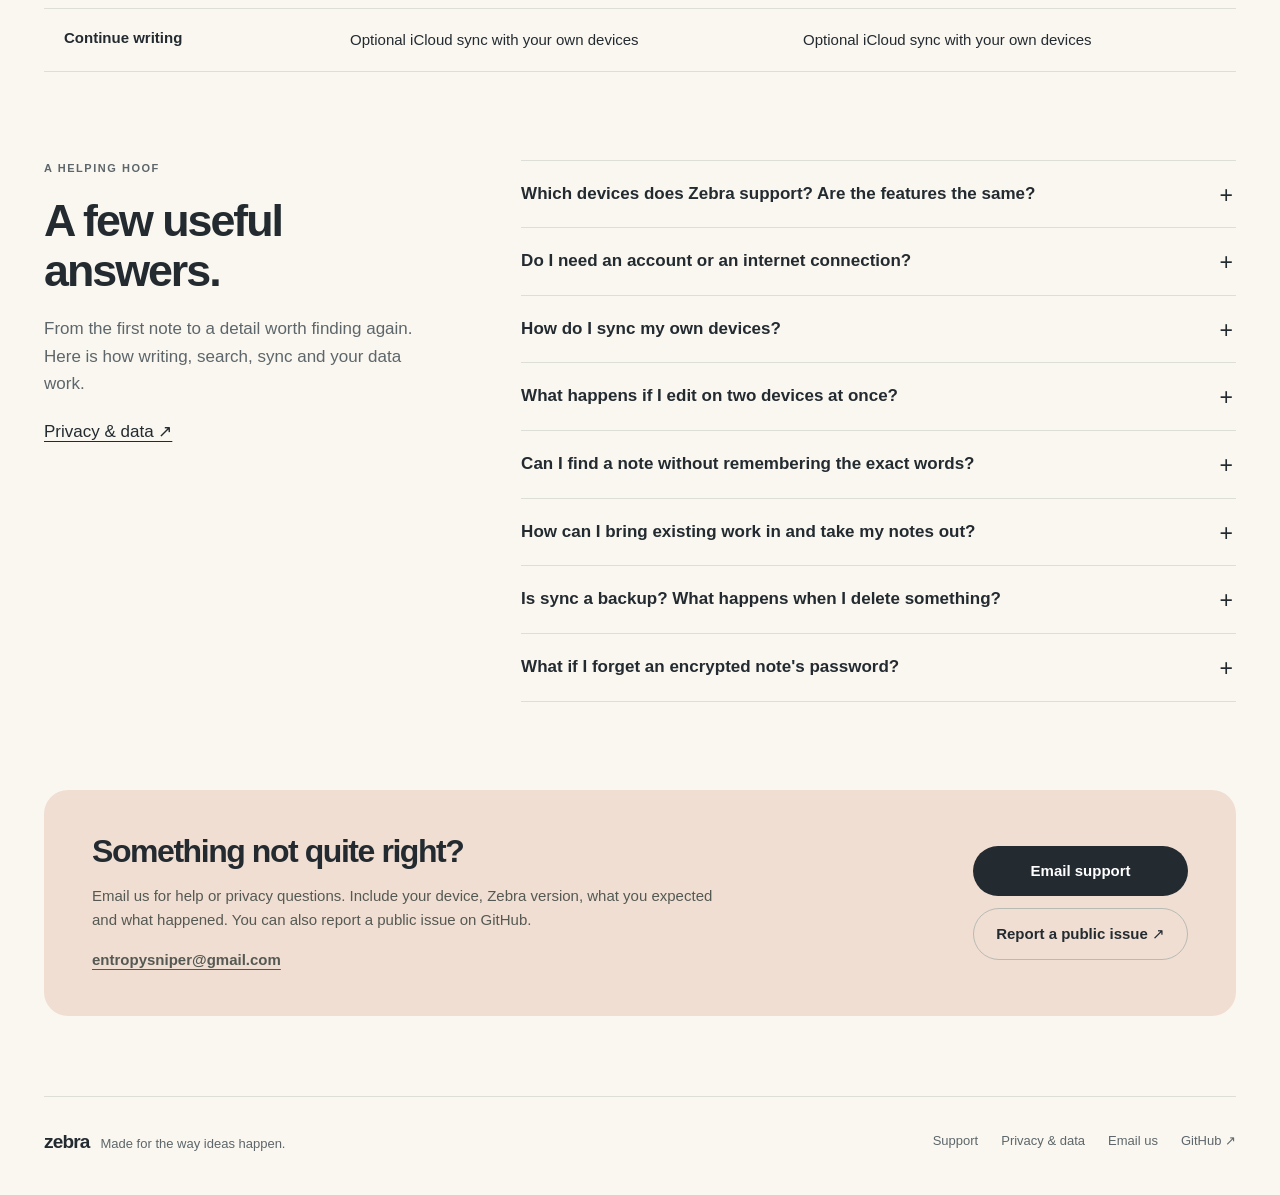
==== commit cb5942fd: "Polish product copy and pair four comic zebras with feature stories" ====
--- a/index.html
+++ b/index.html
@@ -1,11 +1,11 @@
 <!doctype html>
 <html lang="en"><head><meta charset="utf-8"><meta name="viewport" content="width=device-width, initial-scale=1"><meta name="color-scheme" content="light"><meta name="theme-color" content="#faf7f0"><meta name="referrer" content="strict-origin-when-cross-origin"><meta http-equiv="Content-Security-Policy" content="default-src 'self'; script-src 'self'; style-src 'self'; img-src 'self'; connect-src 'none'; object-src 'none'; base-uri 'self'; form-action 'none'">
-<title>Zebra — Markdown notes, diagrams, math &amp; more</title><meta name="description" content="A native Markdown notebook for Mac, iPhone and iPad. Write, organize, find and carry your ideas across your own devices. Explore Zebra and get support."><link rel="canonical" href="https://entropysniper-app.github.io/zebra.app/index.html"><link rel="alternate" hreflang="en" href="https://entropysniper-app.github.io/zebra.app/index.html"><link rel="alternate" hreflang="zh-Hans" href="https://entropysniper-app.github.io/zebra.app/zh/index.html"><link rel="alternate" hreflang="x-default" href="https://entropysniper-app.github.io/zebra.app/index.html"><meta property="og:type" content="website"><meta property="og:title" content="Zebra — Markdown notes, diagrams, math &amp; more"><meta property="og:description" content="A native Markdown notebook for Mac, iPhone and iPad. Write, organize, find and carry your ideas across your own devices. Explore Zebra and get support."><meta property="og:url" content="https://entropysniper-app.github.io/zebra.app/index.html"><meta property="og:image" content="https://entropysniper-app.github.io/zebra.app/assets/images/macos/en-US/01-write-large.webp?v=9286ab738463"><meta name="twitter:card" content="summary_large_image"><link rel="icon" href="assets/images/icon.png"><link rel="apple-touch-icon" href="assets/images/icon.png"><link rel="stylesheet" href="assets/site.css"><script defer src="assets/site.js"></script></head><body>
-<a class="skip-link" href="#main">Skip to content</a><div class="container"><header class="site-header"><a class="brand" href="index.html" aria-label="Zebra Home"><img src="assets/images/icon.png" width="42" height="42" alt="">zebra</a><nav class="site-nav" aria-label="Main navigation"><a class="nav-extra" href="index.html#explore">Explore</a><a class="nav-extra" href="index.html#sync">Sync</a><a href="index.html#support">Support</a><a class="language" href="zh/index.html" lang="zh-Hans" hreflang="zh-Hans">简体中文</a></nav></header><main id="main"><section class="hero"><div><p class="eyebrow">Markdown notes · Mac, iPhone & iPad</p><h1>Give your ideas room to grow.</h1><p class="lead">A quick thought. A careful explanation. A whole project. Bring words, diagrams, math and code together in a notebook that feels at home on your devices.</p><div class="actions"><a class="button" href="#explore">Meet Zebra <span aria-hidden="true">↓</span></a><a class="button secondary" href="#support">Get help</a></div></div><div><a class="hero-image-link" href="#explore" aria-label="Meet Zebra"><div class="poster"><img src="assets/images/macos/en-US/01-write-large.webp?v=9286ab738463" srcset="assets/images/macos/en-US/01-write-small.webp?v=f9bf03327bd3 720w, assets/images/macos/en-US/01-write-large.webp?v=9286ab738463 1440w" sizes="(max-width: 700px) 94vw, 55vw" width="2880" height="1800" alt="Give your thoughts shape — Zebra Mac" fetchpriority="high"></div></a><p class="hero-caption">Zebra on Mac · fictional notes, real app screenshots</p></div></section>
+<title>Zebra — Markdown notes, diagrams, math &amp; more</title><meta name="description" content="A native Markdown notebook for Mac, iPhone and iPad. Write, organize, find and carry your ideas across your own devices. Explore Zebra and get support."><link rel="canonical" href="https://entropysniper-app.github.io/zebra.app/index.html"><link rel="alternate" hreflang="en" href="https://entropysniper-app.github.io/zebra.app/index.html"><link rel="alternate" hreflang="zh-Hans" href="https://entropysniper-app.github.io/zebra.app/zh/index.html"><link rel="alternate" hreflang="x-default" href="https://entropysniper-app.github.io/zebra.app/index.html"><meta property="og:type" content="website"><meta property="og:title" content="Zebra — Markdown notes, diagrams, math &amp; more"><meta property="og:description" content="A native Markdown notebook for Mac, iPhone and iPad. Write, organize, find and carry your ideas across your own devices. Explore Zebra and get support."><meta property="og:url" content="https://entropysniper-app.github.io/zebra.app/index.html"><meta property="og:image" content="https://entropysniper-app.github.io/zebra.app/assets/images/macos/en-US/01-write-large.webp?v=4d139fc48463"><meta name="twitter:card" content="summary_large_image"><link rel="icon" href="assets/images/icon.png"><link rel="apple-touch-icon" href="assets/images/icon.png"><link rel="stylesheet" href="assets/site.css"><script defer src="assets/site.js"></script></head><body>
+<a class="skip-link" href="#main">Skip to content</a><div class="container"><header class="site-header"><a class="brand" href="index.html" aria-label="Zebra Home"><img src="assets/images/icon.png" width="42" height="42" alt="">zebra</a><nav class="site-nav" aria-label="Main navigation"><a class="nav-extra" href="index.html#explore">Explore</a><a class="nav-extra" href="index.html#sync">Sync</a><a href="index.html#support">Support</a><a class="language" href="zh/index.html" lang="zh-Hans" hreflang="zh-Hans">简体中文</a></nav></header><main id="main"><section class="hero"><div><p class="eyebrow">Markdown notes · Mac, iPhone & iPad</p><h1>Type Markdown.<br>Give ideas their full shape.</h1><p class="lead">Type the syntax. See it formatted. Add diagrams, math, code, and editable tables as your ideas grow—from a quick note to a piece worth sharing.</p><div class="actions"><a class="button" href="#explore">Meet Zebra <span aria-hidden="true">↓</span></a><a class="button secondary" href="#support">Get help</a></div></div><div><a class="hero-image-link" href="#explore" aria-label="Meet Zebra"><div class="poster"><img src="assets/images/macos/en-US/01-write-large.webp?v=4d139fc48463" srcset="assets/images/macos/en-US/01-write-small.webp?v=b8fa21ef8f3e 720w, assets/images/macos/en-US/01-write-large.webp?v=4d139fc48463 1440w" sizes="(max-width: 700px) 94vw, 55vw" width="2880" height="1800" alt="Type Markdown directly — Zebra Mac" fetchpriority="high"></div></a><p class="hero-caption">Zebra on Mac · fictional notes, real app screenshots</p></div></section>
 <div class="principles"><span>Native Markdown writing</span><span>Your notes, local by default</span><span>Optional iCloud sync</span></div>
-<section id="explore"><div class="section-heading"><div><p class="eyebrow">A little note. A bigger picture.</p><h2>More ways to make yourself clear.</h2><p>Start with a sentence. Add the details that make it yours. Choose a device to see what Zebra can do there.</p></div><div class="device-switch" role="group" aria-label="Choose a device"><button type="button" data-device-button="macos" aria-pressed="true">Mac</button><button type="button" data-device-button="iphone" aria-pressed="false">iPhone</button><button type="button" data-device-button="ipad" aria-pressed="false">iPad</button></div></div><p id="gallery-status" class="eyebrow" aria-live="polite">Mac · 10 features</p><noscript><p class="no-script">These Mac screenshots and the support content work without JavaScript. Enable JavaScript to switch devices and open larger images.</p></noscript><div id="gallery" class="gallery" data-device="macos"><article class="feature"><button class="feature-image" type="button" data-large="assets/images/macos/en-US/01-write-large.webp?v=9286ab738463" aria-label="View screenshot: Give your thoughts shape"><img src="assets/images/macos/en-US/01-write-small.webp?v=f9bf03327bd3" srcset="assets/images/macos/en-US/01-write-small.webp?v=f9bf03327bd3 720w, assets/images/macos/en-US/01-write-large.webp?v=9286ab738463 1440w" sizes="(max-width: 700px) 94vw, 46vw" width="2880" height="1800" alt="Give your thoughts shape — Zebra Mac" loading="lazy" decoding="async"><span class="zoom-indicator" aria-hidden="true">↗</span></button><div class="feature-copy"><div class="feature-top"><span class="feature-index">01</span><h3>Give your thoughts shape</h3></div><p>Headings, tasks, tables, and links bring structure to every idea.</p></div></article><article class="feature"><button class="feature-image" type="button" data-large="assets/images/macos/en-US/02-diagrams-large.webp?v=4a870cbef490" aria-label="View screenshot: Draw ideas with words"><img src="assets/images/macos/en-US/02-diagrams-small.webp?v=67e7b7b77db9" srcset="assets/images/macos/en-US/02-diagrams-small.webp?v=67e7b7b77db9 720w, assets/images/macos/en-US/02-diagrams-large.webp?v=4a870cbef490 1440w" sizes="(max-width: 700px) 94vw, 46vw" width="2880" height="1800" alt="Draw ideas with words — Zebra Mac" loading="lazy" decoding="async"><span class="zoom-indicator" aria-hidden="true">↗</span></button><div class="feature-copy"><div class="feature-top"><span class="feature-index">02</span><h3>Draw ideas with words</h3></div><p>Map a process or relationship with editable Mermaid diagrams.</p></div></article><article class="feature"><button class="feature-image" type="button" data-large="assets/images/macos/en-US/03-math-large.webp?v=1d940619da47" aria-label="View screenshot: Make room for math"><img src="assets/images/macos/en-US/03-math-small.webp?v=d8a4a8fed7ec" srcset="assets/images/macos/en-US/03-math-small.webp?v=d8a4a8fed7ec 720w, assets/images/macos/en-US/03-math-large.webp?v=1d940619da47 1440w" sizes="(max-width: 700px) 94vw, 46vw" width="2880" height="1800" alt="Make room for math — Zebra Mac" loading="lazy" decoding="async"><span class="zoom-indicator" aria-hidden="true">↗</span></button><div class="feature-copy"><div class="feature-top"><span class="feature-index">03</span><h3>Make room for math</h3></div><p>Keep LaTeX formulas and the thinking behind them together.</p></div></article><article class="feature"><button class="feature-image" type="button" data-large="assets/images/macos/en-US/04-code-large.webp?v=fbbcdf9bf15d" aria-label="View screenshot: Code with context"><img src="assets/images/macos/en-US/04-code-small.webp?v=a25030ef7512" srcset="assets/images/macos/en-US/04-code-small.webp?v=a25030ef7512 720w, assets/images/macos/en-US/04-code-large.webp?v=fbbcdf9bf15d 1440w" sizes="(max-width: 700px) 94vw, 46vw" width="2880" height="1800" alt="Code with context — Zebra Mac" loading="lazy" decoding="async"><span class="zoom-indicator" aria-hidden="true">↗</span></button><div class="feature-copy"><div class="feature-top"><span class="feature-index">04</span><h3>Code with context</h3></div><p>Keep syntax-highlighted code and its explanation in the same note.</p></div></article><article class="feature"><button class="feature-image" type="button" data-large="assets/images/macos/en-US/05-organize-large.webp?v=1718eac190cb" aria-label="View screenshot: A place. A connection."><img src="assets/images/macos/en-US/05-organize-small.webp?v=4873114fac4d" srcset="assets/images/macos/en-US/05-organize-small.webp?v=4873114fac4d 720w, assets/images/macos/en-US/05-organize-large.webp?v=1718eac190cb 1440w" sizes="(max-width: 700px) 94vw, 46vw" width="2880" height="1800" alt="A place. A connection. — Zebra Mac" loading="lazy" decoding="async"><span class="zoom-indicator" aria-hidden="true">↗</span></button><div class="feature-copy"><div class="feature-top"><span class="feature-index">05</span><h3>A place. A connection.</h3></div><p>Folders hold projects. Nested tags connect ideas across them.</p></div></article><article class="feature"><button class="feature-image" type="button" data-large="assets/images/macos/en-US/06-search-large.webp?v=6f1c2da56e2d" aria-label="View screenshot: Search beyond exact words"><img src="assets/images/macos/en-US/06-search-small.webp?v=fdfb71ecb634" srcset="assets/images/macos/en-US/06-search-small.webp?v=fdfb71ecb634 720w, assets/images/macos/en-US/06-search-large.webp?v=6f1c2da56e2d 1440w" sizes="(max-width: 700px) 94vw, 46vw" width="2880" height="1800" alt="Search beyond exact words — Zebra Mac" loading="lazy" decoding="async"><span class="zoom-indicator" aria-hidden="true">↗</span></button><div class="feature-copy"><div class="feature-top"><span class="feature-index">06</span><h3>Search beyond exact words</h3></div><p>Describe an idea in your own words to find related notes locally.</p></div></article><article class="feature"><button class="feature-image" type="button" data-large="assets/images/macos/en-US/07-import-export-large.webp?v=e84eb28ce7cb" aria-label="View screenshot: Bring your work along"><img src="assets/images/macos/en-US/07-import-export-small.webp?v=b92214303f4d" srcset="assets/images/macos/en-US/07-import-export-small.webp?v=b92214303f4d 720w, assets/images/macos/en-US/07-import-export-large.webp?v=e84eb28ce7cb 1440w" sizes="(max-width: 700px) 94vw, 46vw" width="2880" height="1800" alt="Bring your work along — Zebra Mac" loading="lazy" decoding="async"><span class="zoom-indicator" aria-hidden="true">↗</span></button><div class="feature-copy"><div class="feature-top"><span class="feature-index">07</span><h3>Bring your work along</h3></div><p>Turn documents into editable notes locally, then export the format you need.</p></div></article><article class="feature"><button class="feature-image" type="button" data-large="assets/images/macos/en-US/08-sync-large.webp?v=1dcf103285c1" aria-label="View screenshot: Your edits come together"><img src="assets/images/macos/en-US/08-sync-small.webp?v=9cc494fe9e93" srcset="assets/images/macos/en-US/08-sync-small.webp?v=9cc494fe9e93 720w, assets/images/macos/en-US/08-sync-large.webp?v=1dcf103285c1 1440w" sizes="(max-width: 700px) 94vw, 46vw" width="2880" height="1800" alt="Your edits come together — Zebra Mac" loading="lazy" decoding="async"><span class="zoom-indicator" aria-hidden="true">↗</span></button><div class="feature-copy"><div class="feature-top"><span class="feature-index">08</span><h3>Your edits come together</h3></div><p>Concurrent edits to ordinary note text merge across your iCloud devices.</p></div></article><article class="feature"><button class="feature-image" type="button" data-large="assets/images/macos/en-US/09-themes-large.webp?v=f316ee83c77d" aria-label="View screenshot: Make themes your own"><img src="assets/images/macos/en-US/09-themes-small.webp?v=5c49f7760795" srcset="assets/images/macos/en-US/09-themes-small.webp?v=5c49f7760795 720w, assets/images/macos/en-US/09-themes-large.webp?v=f316ee83c77d 1440w" sizes="(max-width: 700px) 94vw, 46vw" width="2880" height="1800" alt="Make themes your own — Zebra Mac" loading="lazy" decoding="async"><span class="zoom-indicator" aria-hidden="true">↗</span></button><div class="feature-copy"><div class="feature-top"><span class="feature-index">09</span><h3>Make themes your own</h3></div><p>Customize, import, and export themes, then share the colors you love.</p></div></article><article class="feature"><button class="feature-image" type="button" data-large="assets/images/macos/en-US/10-tables-large.webp?v=5a69844f2520" aria-label="View screenshot: Edit tables, cell by cell"><img src="assets/images/macos/en-US/10-tables-small.webp?v=76fc081cf028" srcset="assets/images/macos/en-US/10-tables-small.webp?v=76fc081cf028 720w, assets/images/macos/en-US/10-tables-large.webp?v=5a69844f2520 1440w" sizes="(max-width: 700px) 94vw, 46vw" width="2880" height="1800" alt="Edit tables, cell by cell — Zebra Mac" loading="lazy" decoding="async"><span class="zoom-indicator" aria-hidden="true">↗</span></button><div class="feature-copy"><div class="feature-top"><span class="feature-index">10</span><h3>Edit tables, cell by cell</h3></div><p>Edit cells directly, then adjust rows, columns, and alignment.</p></div></article></div><p class="gallery-note">Real app screens with sample notes. The zebra is our illustrated window companion. The sync diagram explains the strategy; it is not a live sync recording.</p></section>
-<section id="sync" class="sync-section"><div><p class="eyebrow">Pick up where you left off</p><h2>One idea. More than one device.</h2><p>Enable private iCloud sync and keep writing on your own Mac, iPhone and iPad, using the same Apple Account. New installations start with sync turned off.</p><span class="sync-mark">Your devices · Your Apple Account</span></div><div><div class="sync-card"><h3>Ordinary notes: edits come together.</h3><p>Concurrent changes to a note’s text merge automatically. If you write offline, those edits can join the rest when you reconnect.</p></div><div class="sync-card"><h3>Encrypted notes: keep the versions.</h3><p>Concurrent encrypted edits remain available as separate versions. Unlock them and choose what to keep, with history available for recovery.</p></div></div></section>
+<section id="explore"><div class="section-heading"><div><p class="eyebrow">A little note. A bigger picture.</p><h2>More ways to make yourself clear.</h2><p>Start with a sentence. Add the details that make it yours. Choose a device to see what Zebra can do there.</p></div><div class="device-switch" role="group" aria-label="Choose a device"><button type="button" data-device-button="macos" aria-pressed="true">Mac</button><button type="button" data-device-button="iphone" aria-pressed="false">iPhone</button><button type="button" data-device-button="ipad" aria-pressed="false">iPad</button></div></div><p id="gallery-status" class="eyebrow" aria-live="polite">Mac · 10 features</p><noscript><p class="no-script">These Mac screenshots and the support content work without JavaScript. Enable JavaScript to switch devices and open larger images.</p></noscript><div id="gallery" class="gallery" data-device="macos"><article class="feature"><button class="feature-image" type="button" data-large="assets/images/macos/en-US/01-write-large.webp?v=4d139fc48463" aria-label="View screenshot: Type Markdown directly"><img src="assets/images/macos/en-US/01-write-small.webp?v=b8fa21ef8f3e" srcset="assets/images/macos/en-US/01-write-small.webp?v=b8fa21ef8f3e 720w, assets/images/macos/en-US/01-write-large.webp?v=4d139fc48463 1440w" sizes="(max-width: 700px) 94vw, 46vw" width="2880" height="1800" alt="Type Markdown directly — Zebra Mac" loading="lazy" decoding="async"><span class="zoom-indicator" aria-hidden="true">↗</span></button><div class="feature-copy"><div class="feature-top"><span class="feature-index">01</span><h3>Type Markdown directly</h3></div><p>Type Markdown directly. Headings, lists, bold text, and code take shape as you write.</p></div></article><article class="feature"><button class="feature-image" type="button" data-large="assets/images/macos/en-US/02-diagrams-large.webp?v=d54bfed2edd2" aria-label="View screenshot: Turn text into diagrams"><img src="assets/images/macos/en-US/02-diagrams-small.webp?v=aecdca3413f3" srcset="assets/images/macos/en-US/02-diagrams-small.webp?v=aecdca3413f3 720w, assets/images/macos/en-US/02-diagrams-large.webp?v=d54bfed2edd2 1440w" sizes="(max-width: 700px) 94vw, 46vw" width="2880" height="1800" alt="Turn text into diagrams — Zebra Mac" loading="lazy" decoding="async"><span class="zoom-indicator" aria-hidden="true">↗</span></button><div class="feature-copy"><div class="feature-top"><span class="feature-index">02</span><h3>Turn text into diagrams</h3></div><p>Write Mermaid to map a process. Edit the text to update your diagram.</p></div></article><article class="feature"><button class="feature-image" type="button" data-large="assets/images/macos/en-US/03-math-large.webp?v=05431ea6b551" aria-label="View screenshot: Math, with the thinking"><img src="assets/images/macos/en-US/03-math-small.webp?v=a14307bda044" srcset="assets/images/macos/en-US/03-math-small.webp?v=a14307bda044 720w, assets/images/macos/en-US/03-math-large.webp?v=05431ea6b551 1440w" sizes="(max-width: 700px) 94vw, 46vw" width="2880" height="1800" alt="Math, with the thinking — Zebra Mac" loading="lazy" decoding="async"><span class="zoom-indicator" aria-hidden="true">↗</span></button><div class="feature-copy"><div class="feature-top"><span class="feature-index">03</span><h3>Math, with the thinking</h3></div><p>Keep LaTeX formulas beside the reasoning that makes them useful.</p></div></article><article class="feature"><button class="feature-image" type="button" data-large="assets/images/macos/en-US/04-code-large.webp?v=3ca75e533d6b" aria-label="View screenshot: Code alongside its context"><img src="assets/images/macos/en-US/04-code-small.webp?v=2f13ea516399" srcset="assets/images/macos/en-US/04-code-small.webp?v=2f13ea516399 720w, assets/images/macos/en-US/04-code-large.webp?v=3ca75e533d6b 1440w" sizes="(max-width: 700px) 94vw, 46vw" width="2880" height="1800" alt="Code alongside its context — Zebra Mac" loading="lazy" decoding="async"><span class="zoom-indicator" aria-hidden="true">↗</span></button><div class="feature-copy"><div class="feature-top"><span class="feature-index">04</span><h3>Code alongside its context</h3></div><p>Keep highlighted code beside your explanations, ready for your next visit.</p></div></article><article class="feature"><button class="feature-image" type="button" data-large="assets/images/macos/en-US/05-organize-large.webp?v=3ade7a7fe0bc" aria-label="View screenshot: Organize projects. Connect ideas."><img src="assets/images/macos/en-US/05-organize-small.webp?v=dab86a38f914" srcset="assets/images/macos/en-US/05-organize-small.webp?v=dab86a38f914 720w, assets/images/macos/en-US/05-organize-large.webp?v=3ade7a7fe0bc 1440w" sizes="(max-width: 700px) 94vw, 46vw" width="2880" height="1800" alt="Organize projects. Connect ideas. — Zebra Mac" loading="lazy" decoding="async"><span class="zoom-indicator" aria-hidden="true">↗</span></button><div class="feature-copy"><div class="feature-top"><span class="feature-index">05</span><h3>Organize projects. Connect ideas.</h3></div><p>Give projects a home in folders, then connect ideas with tags and links.</p></div></article><article class="feature"><button class="feature-image" type="button" data-large="assets/images/macos/en-US/06-search-large.webp?v=2fec4502bfe2" aria-label="View screenshot: Find notes by meaning"><img src="assets/images/macos/en-US/06-search-small.webp?v=d955cbcc9b6f" srcset="assets/images/macos/en-US/06-search-small.webp?v=d955cbcc9b6f 720w, assets/images/macos/en-US/06-search-large.webp?v=2fec4502bfe2 1440w" sizes="(max-width: 700px) 94vw, 46vw" width="2880" height="1800" alt="Find notes by meaning — Zebra Mac" loading="lazy" decoding="async"><span class="zoom-indicator" aria-hidden="true">↗</span></button><div class="feature-copy"><div class="feature-top"><span class="feature-index">06</span><h3>Find notes by meaning</h3></div><p>Describe what you remember. Find related notes with on-device semantic search.</p></div></article><article class="feature"><button class="feature-image" type="button" data-large="assets/images/macos/en-US/07-import-export-large.webp?v=4599dffa1547" aria-label="View screenshot: Import docs. Export your work."><img src="assets/images/macos/en-US/07-import-export-small.webp?v=fb2308268343" srcset="assets/images/macos/en-US/07-import-export-small.webp?v=fb2308268343 720w, assets/images/macos/en-US/07-import-export-large.webp?v=4599dffa1547 1440w" sizes="(max-width: 700px) 94vw, 46vw" width="2880" height="1800" alt="Import docs. Export your work. — Zebra Mac" loading="lazy" decoding="async"><span class="zoom-indicator" aria-hidden="true">↗</span></button><div class="feature-copy"><div class="feature-top"><span class="feature-index">07</span><h3>Import docs. Export your work.</h3></div><p>Import PDFs and Word documents as editable notes; export Markdown, PDF, and more.</p></div></article><article class="feature"><button class="feature-image" type="button" data-large="assets/images/macos/en-US/08-sync-large.webp?v=90ce8f6494f1" aria-label="View screenshot: Your edits merge automatically"><img src="assets/images/macos/en-US/08-sync-small.webp?v=cbfaa95df104" srcset="assets/images/macos/en-US/08-sync-small.webp?v=cbfaa95df104 720w, assets/images/macos/en-US/08-sync-large.webp?v=90ce8f6494f1 1440w" sizes="(max-width: 700px) 94vw, 46vw" width="2880" height="1800" alt="Your edits merge automatically — Zebra Mac" loading="lazy" decoding="async"><span class="zoom-indicator" aria-hidden="true">↗</span></button><div class="feature-copy"><div class="feature-top"><span class="feature-index">08</span><h3>Your edits merge automatically</h3></div><p>Edit on your own devices at once. Ordinary note text merges automatically.</p></div></article><article class="feature"><button class="feature-image" type="button" data-large="assets/images/macos/en-US/09-themes-large.webp?v=59df04fbb088" aria-label="View screenshot: Custom themes, ready to share"><img src="assets/images/macos/en-US/09-themes-small.webp?v=1cd17b770229" srcset="assets/images/macos/en-US/09-themes-small.webp?v=1cd17b770229 720w, assets/images/macos/en-US/09-themes-large.webp?v=59df04fbb088 1440w" sizes="(max-width: 700px) 94vw, 46vw" width="2880" height="1800" alt="Custom themes, ready to share — Zebra Mac" loading="lazy" decoding="async"><span class="zoom-indicator" aria-hidden="true">↗</span></button><div class="feature-copy"><div class="feature-top"><span class="feature-index">09</span><h3>Custom themes, ready to share</h3></div><p>Choose from 22 themes, customize colors, and import or export theme files.</p></div></article><article class="feature"><button class="feature-image" type="button" data-large="assets/images/macos/en-US/10-tables-large.webp?v=ec3bf04cc10a" aria-label="View screenshot: Edit tables, cell by cell"><img src="assets/images/macos/en-US/10-tables-small.webp?v=dba25d0f8a00" srcset="assets/images/macos/en-US/10-tables-small.webp?v=dba25d0f8a00 720w, assets/images/macos/en-US/10-tables-large.webp?v=ec3bf04cc10a 1440w" sizes="(max-width: 700px) 94vw, 46vw" width="2880" height="1800" alt="Edit tables, cell by cell — Zebra Mac" loading="lazy" decoding="async"><span class="zoom-indicator" aria-hidden="true">↗</span></button><div class="feature-copy"><div class="feature-top"><span class="feature-index">10</span><h3>Edit tables, cell by cell</h3></div><p>Type into cells. Add or move rows and columns as your plans change.</p></div></article></div><p class="gallery-note">Real app screens with sample notes. The zebra is our illustrated window companion. The sync diagram explains the strategy; it is not a live sync recording.</p></section>
+<section id="sync" class="sync-section"><div><p class="eyebrow">Concurrent editing · Private iCloud sync</p><h2>Your edits merge<br>automatically.</h2><p>Add a task on iPhone while revising a plan on Mac. Concurrent edits to ordinary note text merge when you sync, reducing the work of choosing between conflict copies.</p><span class="sync-mark">Your devices · Same Apple Account · Your choice</span></div><div><div class="sync-card"><h3>Ordinary notes: edits come together.</h3><p>Enable iCloud sync on devices signed in to the same Apple Account. Concurrent changes to note text merge automatically. Write offline and sync when you reconnect. Sync is off by default on new installations.</p></div><div class="sync-card"><h3>Encrypted notes: keep the versions.</h3><p>Concurrent encrypted edits remain as separate versions. Unlock, review, and restore what you need; titles and some outer metadata remain visible.</p></div></div></section>
 <section class="platforms"><h2>At home on each device.</h2><table class="platform-table"><caption>The same writing essentials, with extra tools on Mac.</caption><thead><tr><th scope="col">Capability</th><th scope="col">Mac</th><th scope="col">iPhone &amp; iPad</th></tr></thead><tbody><tr><th scope="row">Write &amp; organize</th><td>Markdown, tables, diagrams, math, code, folders and nested tags</td><td>Markdown, tables, diagrams, math, code, folders and nested tags</td></tr><tr><th scope="row">Find</th><td>Local semantic + keyword search, find within notes</td><td>Keyword search and find within notes</td></tr><tr><th scope="row">Bring in &amp; take out</th><td>Local document conversion and exports including PDF, DOCX and ePub</td><td>Photo and file attachments; share Markdown or a note package</td></tr><tr><th scope="row">Appearance</th><td>22 themes, custom colors, and theme-file import/export</td><td>22 themes, with typography and layout options</td></tr><tr><th scope="row">Continue writing</th><td>Optional iCloud sync with your own devices</td><td>Optional iCloud sync with your own devices</td></tr></tbody></table></section>
 <section class="support" id="support"><div class="intro"><p class="eyebrow">A helping hoof</p><h2>A few useful answers.</h2><p>From the first note to a detail worth finding again. Here is how writing, search, sync and your data work.</p><a href="privacy.html">Privacy & data ↗</a></div><div class="faq"><details id="faq-platforms"><summary>Which devices does Zebra support? Are the features the same?</summary><div><p>Zebra requires macOS 14 or later on Mac, and iOS 17 or later on iPhone and iPad. All platforms support Markdown, tables, math, Mermaid diagrams, code highlighting, folders, and nested tags. Mac also offers local semantic search, document conversion, and more export formats. iPhone and iPad offer keyword search, find within notes, photo and file attachments, and sharing as Markdown or a note package with attachments. All devices offer 22 built-in themes. Mac also lets you create custom themes and import or export .zebratheme files to share them.</p></div></details><details id="faq-offline"><summary>Do I need an account or an internet connection?</summary><div><p>No Zebra account is required. Notes are stored on your device by default, and core writing and organization work offline. Changes save automatically on the device. iCloud sync needs an Apple Account and a connection. Web clipping, link previews, and remote attachments connect to the relevant websites.</p></div></details><details id="faq-sync-setup"><summary>How do I sync my own devices?</summary><div><p>Sign in to the same Apple Account on each device and make sure iCloud is available. Then enable iCloud sync in Zebra&#x27;s settings on each device. Sync is off by default for new installations; existing choices are preserved. The first sync can take time, so open Zebra and keep a network connection available. If changes have not arrived, check the app&#x27;s sync status, your connection, and your iCloud sign-in. Turning sync off on one device does not turn it off elsewhere or erase cloud copies.</p></div></details><details id="faq-concurrent-edits"><summary>What happens if I edit on two devices at once?</summary><div><p>Ordinary note text uses CRDT sync to merge concurrent edits across devices. Offline edits can join those changes when you reconnect. Encrypted notes work differently: sequential edits move forward, while concurrent edits are retained as separate encrypted versions. If there are versions to resolve, open Encrypted Note Versions, use the relevant password to view them, and choose the version to use. Sync connects your own devices; it is not a shared team workspace.</p></div></details><details id="faq-search"><summary>Can I find a note without remembering the exact words?</summary><div><p>On Mac, press ⌘O to open Zebra Actions and describe what you remember. Local semantic search combines the meaning of Chinese and English text with keywords. No separate model download is needed, and keyword search remains available if the system&#x27;s semantic capabilities are unavailable. Encrypted notes are excluded from semantic indexing, even while unlocked. iPhone and iPad currently offer keyword search and find within notes.</p></div></details><details id="faq-import-export"><summary>How can I bring existing work in and take my notes out?</summary><div><p>On Mac, import Markdown, HTML, TextBundle, and other supported formats. Text-based PDFs, DOCX, XLSX/XLS, PPTX, and other supported documents can be converted locally into editable notes while keeping the originals. Conversion focuses on text and structure; complex layouts may change. Mac exports include Markdown, PDF, HTML, DOCX, and ePub. On iPhone and iPad, attach photos or files, then use the note menu to share Markdown or package the note and its attachments together.</p></div></details><details id="faq-backup-delete"><summary>Is sync a backup? What happens when I delete something?</summary><div><p>Sync carries changes between devices and should not be your only backup. On Mac, choose File &gt; Export Backup to save a .zebrabk library backup with notes and attachments. You can review the effect of a restore before proceeding. Turning sync off or removing the app does not erase copies on other devices, exported files, backups, or existing cloud copies. Deleted encrypted notes retain their sync history for recovery. There is currently no button to erase all cloud history. Keep an independent copy before deleting or restoring important work.</p></div></details><details id="faq-encryption"><summary>What if I forget an encrypted note&#x27;s password?</summary><div><p>The developer has no stored password or recovery key that can restore access. Keep your password safe; encrypted content in a backup still needs it. Individual note encryption protects the body and encrypted attachments, while titles and some outer information remain visible. Encrypting an ordinary note cannot retract plaintext copies that were previously synced, exported, or backed up.</p></div></details></div></section>
 <section class="contact" id="contact"><div><h2>Something not quite right?</h2><p>Email us for help or privacy questions. Include your device, Zebra version, what you expected and what happened. You can also report a public issue on GitHub.</p><p class="contact-email"><a href="mailto:entropysniper@gmail.com">entropysniper@gmail.com</a></p></div><div class="contact-options"><a class="button" href="mailto:entropysniper@gmail.com">Email support</a><a class="button secondary" href="https://github.com/entropysniper-app/zebra.app/issues/new">Report a public issue ↗</a></div></section></main>
-<dialog id="poster-dialog" class="poster-dialog" aria-labelledby="dialog-title"><div class="dialog-bar"><h2 id="dialog-title"></h2><button id="dialog-close" type="button" aria-label="Close screenshot">×</button></div><img id="dialog-image" alt=""></dialog><script id="gallery-data" type="application/json">{"devices":{"macos":[{"headline":"Give your thoughts shape","summary":"Headings, tasks, tables, and links bring structure to every idea.","small":"assets/images/macos/en-US/01-write-small.webp?v=f9bf03327bd3","large":"assets/images/macos/en-US/01-write-large.webp?v=9286ab738463","smallWidth":720,"largeWidth":1440,"width":2880,"height":1800,"alt":"Give your thoughts shape — Zebra Mac"},{"headline":"Draw ideas with words","summary":"Map a process or relationship with editable Mermaid diagrams.","small":"assets/images/macos/en-US/02-diagrams-small.webp?v=67e7b7b77db9","large":"assets/images/macos/en-US/02-diagrams-large.webp?v=4a870cbef490","smallWidth":720,"largeWidth":1440,"width":2880,"height":1800,"alt":"Draw ideas with words — Zebra Mac"},{"headline":"Make room for math","summary":"Keep LaTeX formulas and the thinking behind them together.","small":"assets/images/macos/en-US/03-math-small.webp?v=d8a4a8fed7ec","large":"assets/images/macos/en-US/03-math-large.webp?v=1d940619da47","smallWidth":720,"largeWidth":1440,"width":2880,"height":1800,"alt":"Make room for math — Zebra Mac"},{"headline":"Code with context","summary":"Keep syntax-highlighted code and its explanation in the same note.","small":"assets/images/macos/en-US/04-code-small.webp?v=a25030ef7512","large":"assets/images/macos/en-US/04-code-large.webp?v=fbbcdf9bf15d","smallWidth":720,"largeWidth":1440,"width":2880,"height":1800,"alt":"Code with context — Zebra Mac"},{"headline":"A place. A connection.","summary":"Folders hold projects. Nested tags connect ideas across them.","small":"assets/images/macos/en-US/05-organize-small.webp?v=4873114fac4d","large":"assets/images/macos/en-US/05-organize-large.webp?v=1718eac190cb","smallWidth":720,"largeWidth":1440,"width":2880,"height":1800,"alt":"A place. A connection. — Zebra Mac"},{"headline":"Search beyond exact words","summary":"Describe an idea in your own words to find related notes locally.","small":"assets/images/macos/en-US/06-search-small.webp?v=fdfb71ecb634","large":"assets/images/macos/en-US/06-search-large.webp?v=6f1c2da56e2d","smallWidth":720,"largeWidth":1440,"width":2880,"height":1800,"alt":"Search beyond exact words — Zebra Mac"},{"headline":"Bring your work along","summary":"Turn documents into editable notes locally, then export the format you need.","small":"assets/images/macos/en-US/07-import-export-small.webp?v=b92214303f4d","large":"assets/images/macos/en-US/07-import-export-large.webp?v=e84eb28ce7cb","smallWidth":720,"largeWidth":1440,"width":2880,"height":1800,"alt":"Bring your work along — Zebra Mac"},{"headline":"Your edits come together","summary":"Concurrent edits to ordinary note text merge across your iCloud devices.","small":"assets/images/macos/en-US/08-sync-small.webp?v=9cc494fe9e93","large":"assets/images/macos/en-US/08-sync-large.webp?v=1dcf103285c1","smallWidth":720,"largeWidth":1440,"width":2880,"height":1800,"alt":"Your edits come together — Zebra Mac"},{"headline":"Make themes your own","summary":"Customize, import, and export themes, then share the colors you love.","small":"assets/images/macos/en-US/09-themes-small.webp?v=5c49f7760795","large":"assets/images/macos/en-US/09-themes-large.webp?v=f316ee83c77d","smallWidth":720,"largeWidth":1440,"width":2880,"height":1800,"alt":"Make themes your own — Zebra Mac"},{"headline":"Edit tables, cell by cell","summary":"Edit cells directly, then adjust rows, columns, and alignment.","small":"assets/images/macos/en-US/10-tables-small.webp?v=76fc081cf028","large":"assets/images/macos/en-US/10-tables-large.webp?v=5a69844f2520","smallWidth":720,"largeWidth":1440,"width":2880,"height":1800,"alt":"Edit tables, cell by cell — Zebra Mac"}],"iphone":[{"headline":"Give your thoughts room","summary":"Capture an idea, then shape it with headings, tasks, and tables.","small":"assets/images/iphone/en-US/01-write-small.webp?v=b299ee742a89","large":"assets/images/iphone/en-US/01-write-large.webp?v=451f9277e5ac","smallWidth":720,"largeWidth":1206,"width":1206,"height":2622,"alt":"Give your thoughts room — Zebra iPhone"},{"headline":"Draw ideas with words","summary":"Map a process or relationship with editable Mermaid diagrams.","small":"assets/images/iphone/en-US/02-diagrams-small.webp?v=9f30d7195c99","large":"assets/images/iphone/en-US/02-diagrams-large.webp?v=36c9718a5c81","smallWidth":720,"largeWidth":1206,"width":1206,"height":2622,"alt":"Draw ideas with words — Zebra iPhone"},{"headline":"Make room for math","summary":"Keep LaTeX formulas and the thinking behind them together.","small":"assets/images/iphone/en-US/03-math-small.webp?v=1c8ba3733f7a","large":"assets/images/iphone/en-US/03-math-large.webp?v=a9fa2edf36ed","smallWidth":720,"largeWidth":1206,"width":1206,"height":2622,"alt":"Make room for math — Zebra iPhone"},{"headline":"Code with context","summary":"Keep syntax-highlighted code and its explanation in the same note.","small":"assets/images/iphone/en-US/04-code-small.webp?v=d095a2cac697","large":"assets/images/iphone/en-US/04-code-large.webp?v=7669c75c5bec","smallWidth":720,"largeWidth":1206,"width":1206,"height":2622,"alt":"Code with context — Zebra iPhone"},{"headline":"A place. A connection.","summary":"Folders hold projects. Nested tags connect ideas across them.","small":"assets/images/iphone/en-US/05-organize-small.webp?v=e3b17f21558f","large":"assets/images/iphone/en-US/05-organize-large.webp?v=fd47efa6dbef","smallWidth":720,"largeWidth":1206,"width":1206,"height":2622,"alt":"A place. A connection. — Zebra iPhone"},{"headline":"Find what you wrote","summary":"Search notes by keyword, then find the passage you need.","small":"assets/images/iphone/en-US/06-search-small.webp?v=1b0cd3f447bf","large":"assets/images/iphone/en-US/06-search-large.webp?v=aa4493d8990e","smallWidth":720,"largeWidth":1206,"width":1206,"height":2622,"alt":"Find what you wrote — Zebra iPhone"},{"headline":"Your notes. Ready to share.","summary":"Attach photos and files. Share Markdown or a note with its attachments.","small":"assets/images/iphone/en-US/07-import-export-small.webp?v=c84399456965","large":"assets/images/iphone/en-US/07-import-export-large.webp?v=fb437cfb1aae","smallWidth":720,"largeWidth":1206,"width":1206,"height":2622,"alt":"Your notes. Ready to share. — Zebra iPhone"},{"headline":"Your edits come together","summary":"Concurrent edits to ordinary note text merge across your iCloud devices.","small":"assets/images/iphone/en-US/08-sync-small.webp?v=8b152574f268","large":"assets/images/iphone/en-US/08-sync-large.webp?v=1be3d12dfbb8","smallWidth":720,"largeWidth":1206,"width":1206,"height":2622,"alt":"Your edits come together — Zebra iPhone"},{"headline":"A theme for your ideas","summary":"Choose a theme for your notes, code, and tables.","small":"assets/images/iphone/en-US/09-themes-small.webp?v=0c05c845efe4","large":"assets/images/iphone/en-US/09-themes-large.webp?v=e16f86ca0af1","smallWidth":720,"largeWidth":1206,"width":1206,"height":2622,"alt":"A theme for your ideas — Zebra iPhone"},{"headline":"Edit tables, cell by cell","summary":"Edit cells directly, then adjust rows, columns, and alignment.","small":"assets/images/iphone/en-US/10-tables-small.webp?v=06b680abfdc0","large":"assets/images/iphone/en-US/10-tables-large.webp?v=8b90399427ed","smallWidth":720,"largeWidth":1206,"width":1206,"height":2622,"alt":"Edit tables, cell by cell — Zebra iPhone"}],"ipad":[{"headline":"Give your thoughts room","summary":"Spread out your ideas with headings, tables, and links on iPad.","small":"assets/images/ipad/en-US/01-write-small.webp?v=dbd17d8671a8","large":"assets/images/ipad/en-US/01-write-large.webp?v=bebf4921ac51","smallWidth":720,"largeWidth":1440,"width":2752,"height":2064,"alt":"Give your thoughts room — Zebra iPad"},{"headline":"Draw ideas with words","summary":"Map a process or relationship with editable Mermaid diagrams.","small":"assets/images/ipad/en-US/02-diagrams-small.webp?v=d5f9165809af","large":"assets/images/ipad/en-US/02-diagrams-large.webp?v=c61e077dc01d","smallWidth":720,"largeWidth":1440,"width":2752,"height":2064,"alt":"Draw ideas with words — Zebra iPad"},{"headline":"Make room for math","summary":"Keep LaTeX formulas and the thinking behind them together.","small":"assets/images/ipad/en-US/03-math-small.webp?v=dbe6ea2d5f2e","large":"assets/images/ipad/en-US/03-math-large.webp?v=56c91cf4a8a6","smallWidth":720,"largeWidth":1440,"width":2752,"height":2064,"alt":"Make room for math — Zebra iPad"},{"headline":"Code with context","summary":"Keep syntax-highlighted code and its explanation in the same note.","small":"assets/images/ipad/en-US/04-code-small.webp?v=79d70e9449c5","large":"assets/images/ipad/en-US/04-code-large.webp?v=e83bac2842ee","smallWidth":720,"largeWidth":1440,"width":2752,"height":2064,"alt":"Code with context — Zebra iPad"},{"headline":"A place. A connection.","summary":"Folders hold projects. Nested tags connect ideas across them.","small":"assets/images/ipad/en-US/05-organize-small.webp?v=70b56dd91278","large":"assets/images/ipad/en-US/05-organize-large.webp?v=0b25e101b1fc","smallWidth":720,"largeWidth":1440,"width":2752,"height":2064,"alt":"A place. A connection. — Zebra iPad"},{"headline":"Find what you wrote","summary":"Search notes by keyword, then find the passage you need.","small":"assets/images/ipad/en-US/06-search-small.webp?v=5fa3463f6c3d","large":"assets/images/ipad/en-US/06-search-large.webp?v=9d84cb84d48f","smallWidth":720,"largeWidth":1440,"width":2752,"height":2064,"alt":"Find what you wrote — Zebra iPad"},{"headline":"Your notes. Ready to share.","summary":"Attach photos and files. Share Markdown or a note with its attachments.","small":"assets/images/ipad/en-US/07-import-export-small.webp?v=248e36365e57","large":"assets/images/ipad/en-US/07-import-export-large.webp?v=26f927770eb1","smallWidth":720,"largeWidth":1440,"width":2752,"height":2064,"alt":"Your notes. Ready to share. — Zebra iPad"},{"headline":"Your edits come together","summary":"Concurrent edits to ordinary note text merge across your iCloud devices.","small":"assets/images/ipad/en-US/08-sync-small.webp?v=2ec04a9bee89","large":"assets/images/ipad/en-US/08-sync-large.webp?v=940e49ef6866","smallWidth":720,"largeWidth":1440,"width":2752,"height":2064,"alt":"Your edits come together — Zebra iPad"},{"headline":"A theme for your ideas","summary":"Choose a theme for your notes, code, and tables.","small":"assets/images/ipad/en-US/09-themes-small.webp?v=8f7989b1f36e","large":"assets/images/ipad/en-US/09-themes-large.webp?v=7137be251bf4","smallWidth":720,"largeWidth":1440,"width":2752,"height":2064,"alt":"A theme for your ideas — Zebra iPad"},{"headline":"Edit tables, cell by cell","summary":"Edit cells directly, then adjust rows, columns, and alignment.","small":"assets/images/ipad/en-US/10-tables-small.webp?v=26845c70de3a","large":"assets/images/ipad/en-US/10-tables-large.webp?v=1303043ebf86","smallWidth":720,"largeWidth":1440,"width":2752,"height":2064,"alt":"Edit tables, cell by cell — Zebra iPad"}]},"viewLabel":"View screenshot:","deviceLabels":{"macos":"Mac","iphone":"iPhone","ipad":"iPad"},"statusText":"10 features"}</script><footer class="site-footer"><div><span class="footer-brand">zebra</span> &nbsp; Made for the way ideas happen.</div><nav class="footer-links" aria-label="Footer navigation"><a href="index.html#support">Support</a><a href="privacy.html">Privacy & data</a><a href="mailto:entropysniper@gmail.com">Email us</a><a href="https://github.com/entropysniper-app/zebra.app">GitHub ↗</a></nav></footer></div></body></html>+<dialog id="poster-dialog" class="poster-dialog" aria-labelledby="dialog-title"><div class="dialog-bar"><h2 id="dialog-title"></h2><button id="dialog-close" type="button" aria-label="Close screenshot">×</button></div><img id="dialog-image" alt=""></dialog><script id="gallery-data" type="application/json">{"devices":{"macos":[{"headline":"Type Markdown directly","summary":"Type Markdown directly. Headings, lists, bold text, and code take shape as you write.","small":"assets/images/macos/en-US/01-write-small.webp?v=b8fa21ef8f3e","large":"assets/images/macos/en-US/01-write-large.webp?v=4d139fc48463","smallWidth":720,"largeWidth":1440,"width":2880,"height":1800,"alt":"Type Markdown directly — Zebra Mac"},{"headline":"Turn text into diagrams","summary":"Write Mermaid to map a process. Edit the text to update your diagram.","small":"assets/images/macos/en-US/02-diagrams-small.webp?v=aecdca3413f3","large":"assets/images/macos/en-US/02-diagrams-large.webp?v=d54bfed2edd2","smallWidth":720,"largeWidth":1440,"width":2880,"height":1800,"alt":"Turn text into diagrams — Zebra Mac"},{"headline":"Math, with the thinking","summary":"Keep LaTeX formulas beside the reasoning that makes them useful.","small":"assets/images/macos/en-US/03-math-small.webp?v=a14307bda044","large":"assets/images/macos/en-US/03-math-large.webp?v=05431ea6b551","smallWidth":720,"largeWidth":1440,"width":2880,"height":1800,"alt":"Math, with the thinking — Zebra Mac"},{"headline":"Code alongside its context","summary":"Keep highlighted code beside your explanations, ready for your next visit.","small":"assets/images/macos/en-US/04-code-small.webp?v=2f13ea516399","large":"assets/images/macos/en-US/04-code-large.webp?v=3ca75e533d6b","smallWidth":720,"largeWidth":1440,"width":2880,"height":1800,"alt":"Code alongside its context — Zebra Mac"},{"headline":"Organize projects. Connect ideas.","summary":"Give projects a home in folders, then connect ideas with tags and links.","small":"assets/images/macos/en-US/05-organize-small.webp?v=dab86a38f914","large":"assets/images/macos/en-US/05-organize-large.webp?v=3ade7a7fe0bc","smallWidth":720,"largeWidth":1440,"width":2880,"height":1800,"alt":"Organize projects. Connect ideas. — Zebra Mac"},{"headline":"Find notes by meaning","summary":"Describe what you remember. Find related notes with on-device semantic search.","small":"assets/images/macos/en-US/06-search-small.webp?v=d955cbcc9b6f","large":"assets/images/macos/en-US/06-search-large.webp?v=2fec4502bfe2","smallWidth":720,"largeWidth":1440,"width":2880,"height":1800,"alt":"Find notes by meaning — Zebra Mac"},{"headline":"Import docs. Export your work.","summary":"Import PDFs and Word documents as editable notes; export Markdown, PDF, and more.","small":"assets/images/macos/en-US/07-import-export-small.webp?v=fb2308268343","large":"assets/images/macos/en-US/07-import-export-large.webp?v=4599dffa1547","smallWidth":720,"largeWidth":1440,"width":2880,"height":1800,"alt":"Import docs. Export your work. — Zebra Mac"},{"headline":"Your edits merge automatically","summary":"Edit on your own devices at once. Ordinary note text merges automatically.","small":"assets/images/macos/en-US/08-sync-small.webp?v=cbfaa95df104","large":"assets/images/macos/en-US/08-sync-large.webp?v=90ce8f6494f1","smallWidth":720,"largeWidth":1440,"width":2880,"height":1800,"alt":"Your edits merge automatically — Zebra Mac"},{"headline":"Custom themes, ready to share","summary":"Choose from 22 themes, customize colors, and import or export theme files.","small":"assets/images/macos/en-US/09-themes-small.webp?v=1cd17b770229","large":"assets/images/macos/en-US/09-themes-large.webp?v=59df04fbb088","smallWidth":720,"largeWidth":1440,"width":2880,"height":1800,"alt":"Custom themes, ready to share — Zebra Mac"},{"headline":"Edit tables, cell by cell","summary":"Type into cells. Add or move rows and columns as your plans change.","small":"assets/images/macos/en-US/10-tables-small.webp?v=dba25d0f8a00","large":"assets/images/macos/en-US/10-tables-large.webp?v=ec3bf04cc10a","smallWidth":720,"largeWidth":1440,"width":2880,"height":1800,"alt":"Edit tables, cell by cell — Zebra Mac"}],"iphone":[{"headline":"Type Markdown directly","summary":"Type Markdown directly. Headings, lists, bold text, and code take shape as you write.","small":"assets/images/iphone/en-US/01-write-small.webp?v=086d989cef9d","large":"assets/images/iphone/en-US/01-write-large.webp?v=17f909eaa98a","smallWidth":720,"largeWidth":1206,"width":1206,"height":2622,"alt":"Type Markdown directly — Zebra iPhone"},{"headline":"Turn text into diagrams","summary":"Write Mermaid to map a process. Edit the text to update your diagram.","small":"assets/images/iphone/en-US/02-diagrams-small.webp?v=032acad6ff1c","large":"assets/images/iphone/en-US/02-diagrams-large.webp?v=7db7890266fb","smallWidth":720,"largeWidth":1206,"width":1206,"height":2622,"alt":"Turn text into diagrams — Zebra iPhone"},{"headline":"Math, with the thinking","summary":"Keep LaTeX formulas beside the reasoning that makes them useful.","small":"assets/images/iphone/en-US/03-math-small.webp?v=2b3dc5a649d6","large":"assets/images/iphone/en-US/03-math-large.webp?v=1fedea856ca6","smallWidth":720,"largeWidth":1206,"width":1206,"height":2622,"alt":"Math, with the thinking — Zebra iPhone"},{"headline":"Code alongside its context","summary":"Keep highlighted code beside your explanations, ready for your next visit.","small":"assets/images/iphone/en-US/04-code-small.webp?v=110fccb18b09","large":"assets/images/iphone/en-US/04-code-large.webp?v=243be273f7bb","smallWidth":720,"largeWidth":1206,"width":1206,"height":2622,"alt":"Code alongside its context — Zebra iPhone"},{"headline":"Organize projects. Connect ideas.","summary":"Give projects a home in folders, then connect ideas with tags and links.","small":"assets/images/iphone/en-US/05-organize-small.webp?v=a8688ad8a513","large":"assets/images/iphone/en-US/05-organize-large.webp?v=8724542f0ebc","smallWidth":720,"largeWidth":1206,"width":1206,"height":2622,"alt":"Organize projects. Connect ideas. — Zebra iPhone"},{"headline":"Back to that exact line","summary":"Search by keyword, then highlight the passage you need inside a note.","small":"assets/images/iphone/en-US/06-search-small.webp?v=fda20ca52514","large":"assets/images/iphone/en-US/06-search-large.webp?v=181d55b544d7","smallWidth":720,"largeWidth":1206,"width":1206,"height":2622,"alt":"Back to that exact line — Zebra iPhone"},{"headline":"Import files. Export notes.","summary":"Import photos and files as attachments. Export Markdown or a note with its attachments.","small":"assets/images/iphone/en-US/07-import-export-small.webp?v=af584c174797","large":"assets/images/iphone/en-US/07-import-export-large.webp?v=311c32c08820","smallWidth":720,"largeWidth":1206,"width":1206,"height":2622,"alt":"Import files. Export notes. — Zebra iPhone"},{"headline":"Your edits merge automatically","summary":"Edit on your own devices at once. Ordinary note text merges automatically.","small":"assets/images/iphone/en-US/08-sync-small.webp?v=d739c0596c93","large":"assets/images/iphone/en-US/08-sync-large.webp?v=a196b1fd0c8f","smallWidth":720,"largeWidth":1206,"width":1206,"height":2622,"alt":"Your edits merge automatically — Zebra iPhone"},{"headline":"22 themes for your notes","summary":"Pick a light or dark theme for your notes, code, and tables.","small":"assets/images/iphone/en-US/09-themes-small.webp?v=ba5cd984b21f","large":"assets/images/iphone/en-US/09-themes-large.webp?v=3416feb3d5ec","smallWidth":720,"largeWidth":1206,"width":1206,"height":2622,"alt":"22 themes for your notes — Zebra iPhone"},{"headline":"Edit tables, cell by cell","summary":"Type into cells. Add or move rows and columns as your plans change.","small":"assets/images/iphone/en-US/10-tables-small.webp?v=f2be72813e69","large":"assets/images/iphone/en-US/10-tables-large.webp?v=a3ec4e4e04e2","smallWidth":720,"largeWidth":1206,"width":1206,"height":2622,"alt":"Edit tables, cell by cell — Zebra iPhone"}],"ipad":[{"headline":"Type Markdown directly","summary":"Type Markdown directly. Headings, lists, bold text, and code take shape as you write.","small":"assets/images/ipad/en-US/01-write-small.webp?v=c76e2ed8d2dd","large":"assets/images/ipad/en-US/01-write-large.webp?v=34782db6fb9d","smallWidth":720,"largeWidth":1440,"width":2752,"height":2064,"alt":"Type Markdown directly — Zebra iPad"},{"headline":"Turn text into diagrams","summary":"Write Mermaid to map a process. Edit the text to update your diagram.","small":"assets/images/ipad/en-US/02-diagrams-small.webp?v=9c3216a9061d","large":"assets/images/ipad/en-US/02-diagrams-large.webp?v=4eecc091d85d","smallWidth":720,"largeWidth":1440,"width":2752,"height":2064,"alt":"Turn text into diagrams — Zebra iPad"},{"headline":"Math, with the thinking","summary":"Keep LaTeX formulas beside the reasoning that makes them useful.","small":"assets/images/ipad/en-US/03-math-small.webp?v=5846ac769be0","large":"assets/images/ipad/en-US/03-math-large.webp?v=84e30b5a0223","smallWidth":720,"largeWidth":1440,"width":2752,"height":2064,"alt":"Math, with the thinking — Zebra iPad"},{"headline":"Code alongside its context","summary":"Keep highlighted code beside your explanations, ready for your next visit.","small":"assets/images/ipad/en-US/04-code-small.webp?v=695447d14baa","large":"assets/images/ipad/en-US/04-code-large.webp?v=205fcf7afbdc","smallWidth":720,"largeWidth":1440,"width":2752,"height":2064,"alt":"Code alongside its context — Zebra iPad"},{"headline":"Organize projects. Connect ideas.","summary":"Give projects a home in folders, then connect ideas with tags and links.","small":"assets/images/ipad/en-US/05-organize-small.webp?v=fee139e505a0","large":"assets/images/ipad/en-US/05-organize-large.webp?v=d4522710690c","smallWidth":720,"largeWidth":1440,"width":2752,"height":2064,"alt":"Organize projects. Connect ideas. — Zebra iPad"},{"headline":"Back to that exact line","summary":"Search by keyword, then highlight the passage you need inside a note.","small":"assets/images/ipad/en-US/06-search-small.webp?v=68a47cd7f84f","large":"assets/images/ipad/en-US/06-search-large.webp?v=02eb38dd92e3","smallWidth":720,"largeWidth":1440,"width":2752,"height":2064,"alt":"Back to that exact line — Zebra iPad"},{"headline":"Import files. Export notes.","summary":"Import photos and files as attachments. Export Markdown or a note with its attachments.","small":"assets/images/ipad/en-US/07-import-export-small.webp?v=2e7f598aed80","large":"assets/images/ipad/en-US/07-import-export-large.webp?v=f1db43f0333c","smallWidth":720,"largeWidth":1440,"width":2752,"height":2064,"alt":"Import files. Export notes. — Zebra iPad"},{"headline":"Your edits merge automatically","summary":"Edit on your own devices at once. Ordinary note text merges automatically.","small":"assets/images/ipad/en-US/08-sync-small.webp?v=e51303603701","large":"assets/images/ipad/en-US/08-sync-large.webp?v=3bac3281afb2","smallWidth":720,"largeWidth":1440,"width":2752,"height":2064,"alt":"Your edits merge automatically — Zebra iPad"},{"headline":"22 themes for your notes","summary":"Pick a light or dark theme for your notes, code, and tables.","small":"assets/images/ipad/en-US/09-themes-small.webp?v=17eef343b991","large":"assets/images/ipad/en-US/09-themes-large.webp?v=01a311593519","smallWidth":720,"largeWidth":1440,"width":2752,"height":2064,"alt":"22 themes for your notes — Zebra iPad"},{"headline":"Edit tables, cell by cell","summary":"Type into cells. Add or move rows and columns as your plans change.","small":"assets/images/ipad/en-US/10-tables-small.webp?v=e53b7e0d0b7c","large":"assets/images/ipad/en-US/10-tables-large.webp?v=067393a08ac7","smallWidth":720,"largeWidth":1440,"width":2752,"height":2064,"alt":"Edit tables, cell by cell — Zebra iPad"}]},"viewLabel":"View screenshot:","deviceLabels":{"macos":"Mac","iphone":"iPhone","ipad":"iPad"},"statusText":"10 features"}</script><footer class="site-footer"><div><span class="footer-brand">zebra</span> &nbsp; Made for the way ideas happen.</div><nav class="footer-links" aria-label="Footer navigation"><a href="index.html#support">Support</a><a href="privacy.html">Privacy & data</a><a href="mailto:entropysniper@gmail.com">Email us</a><a href="https://github.com/entropysniper-app/zebra.app">GitHub ↗</a></nav></footer></div></body></html>
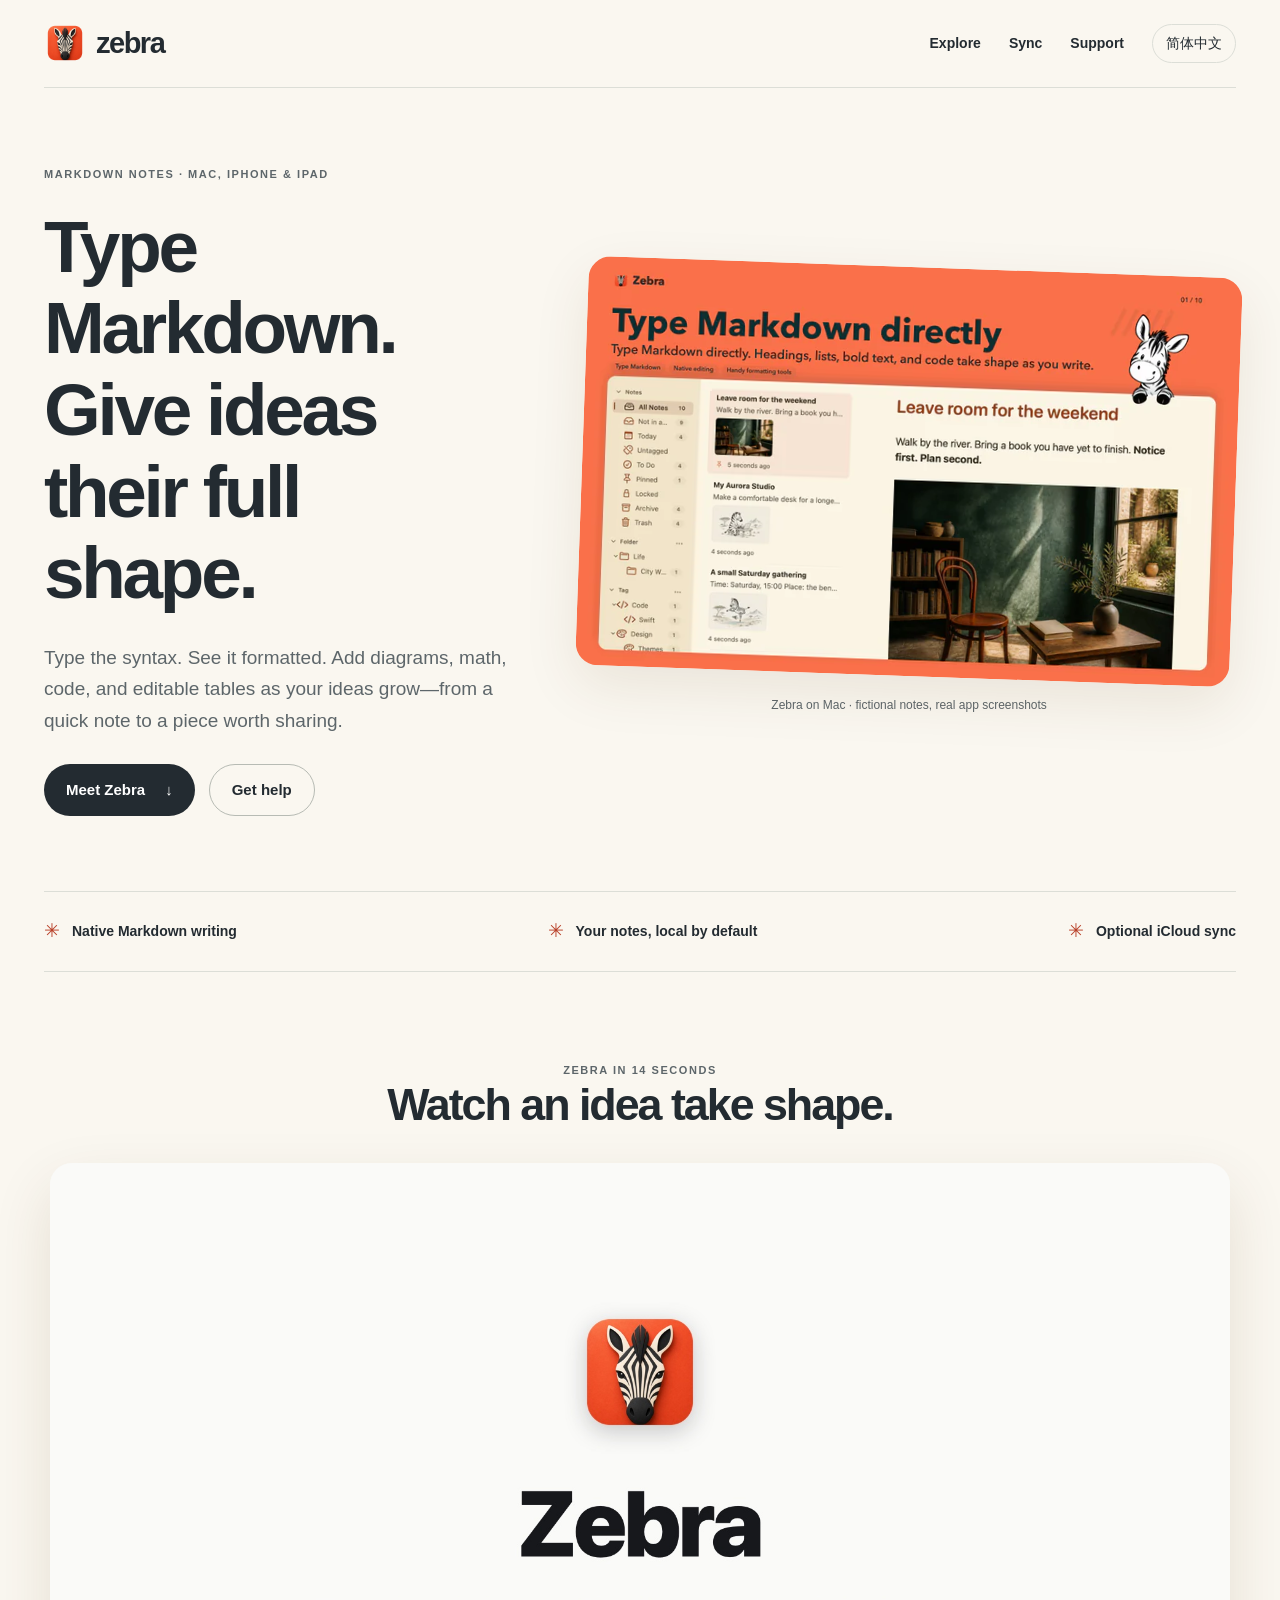
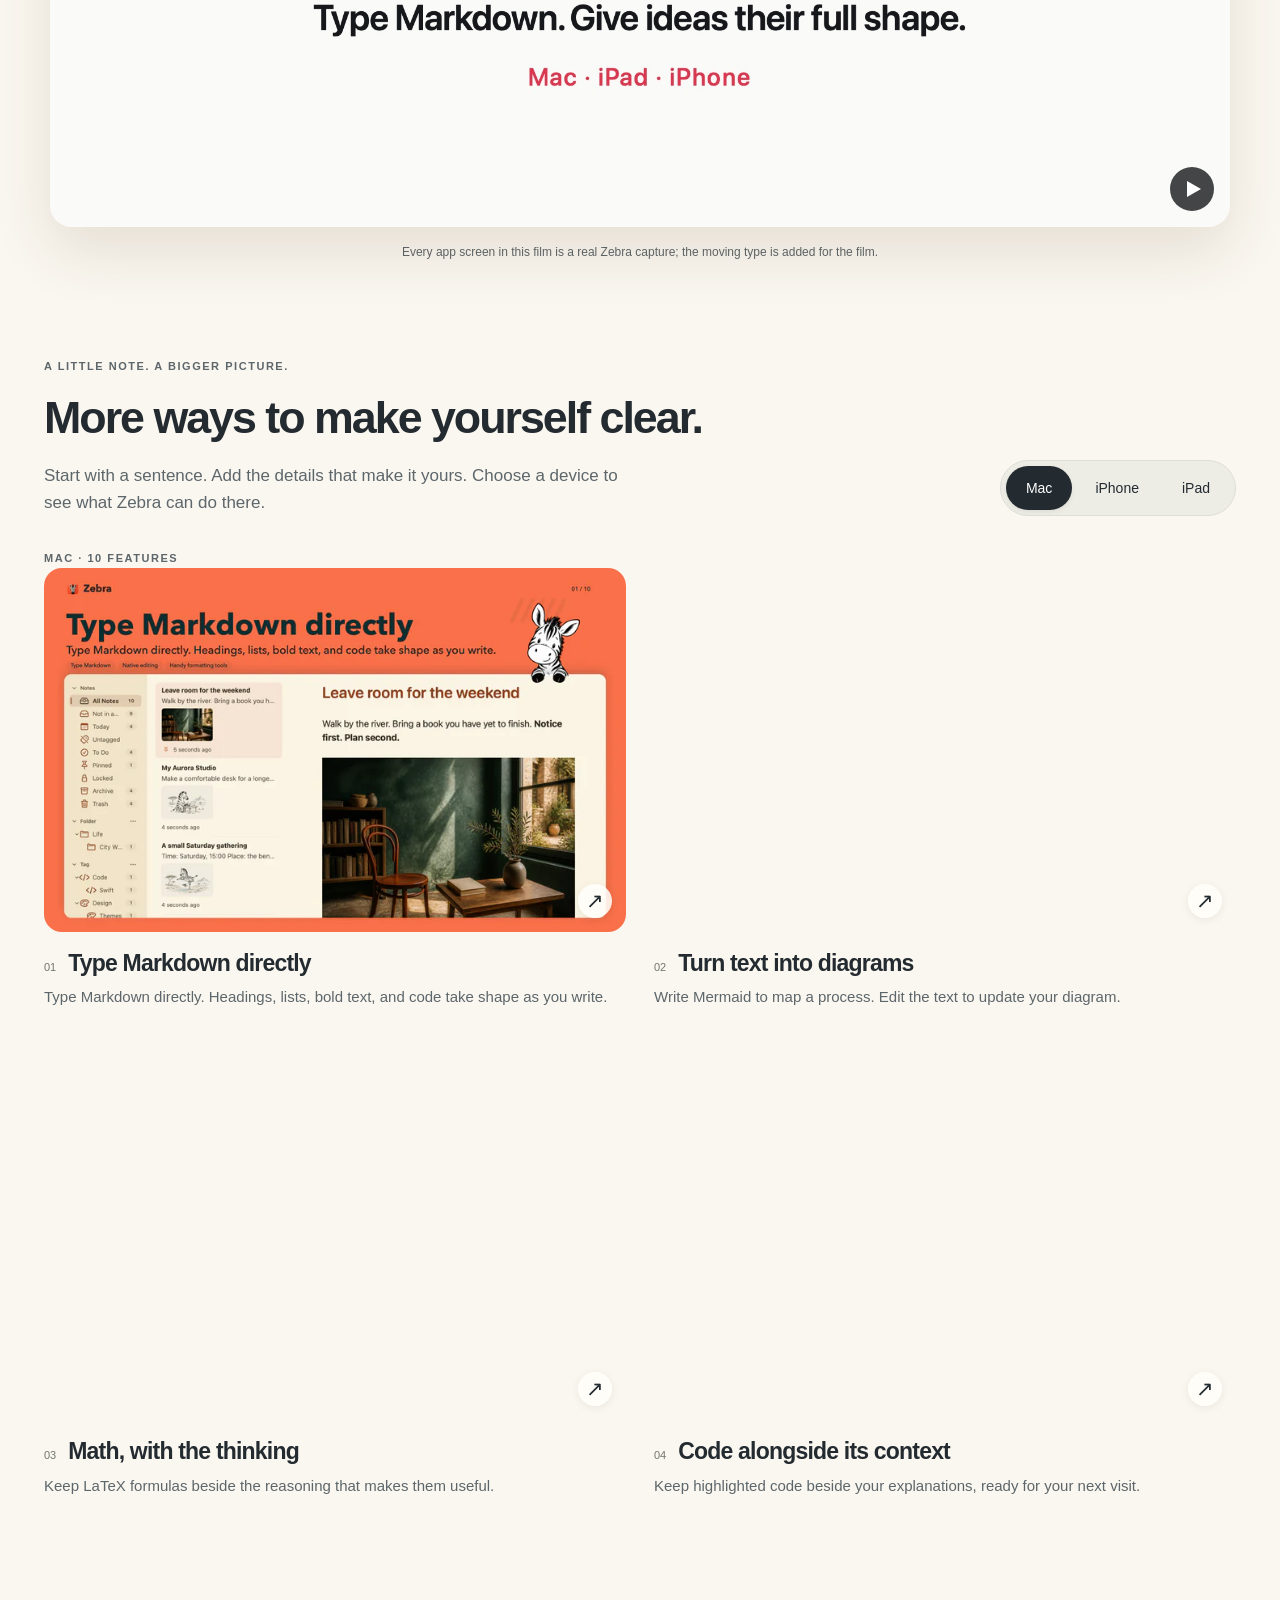
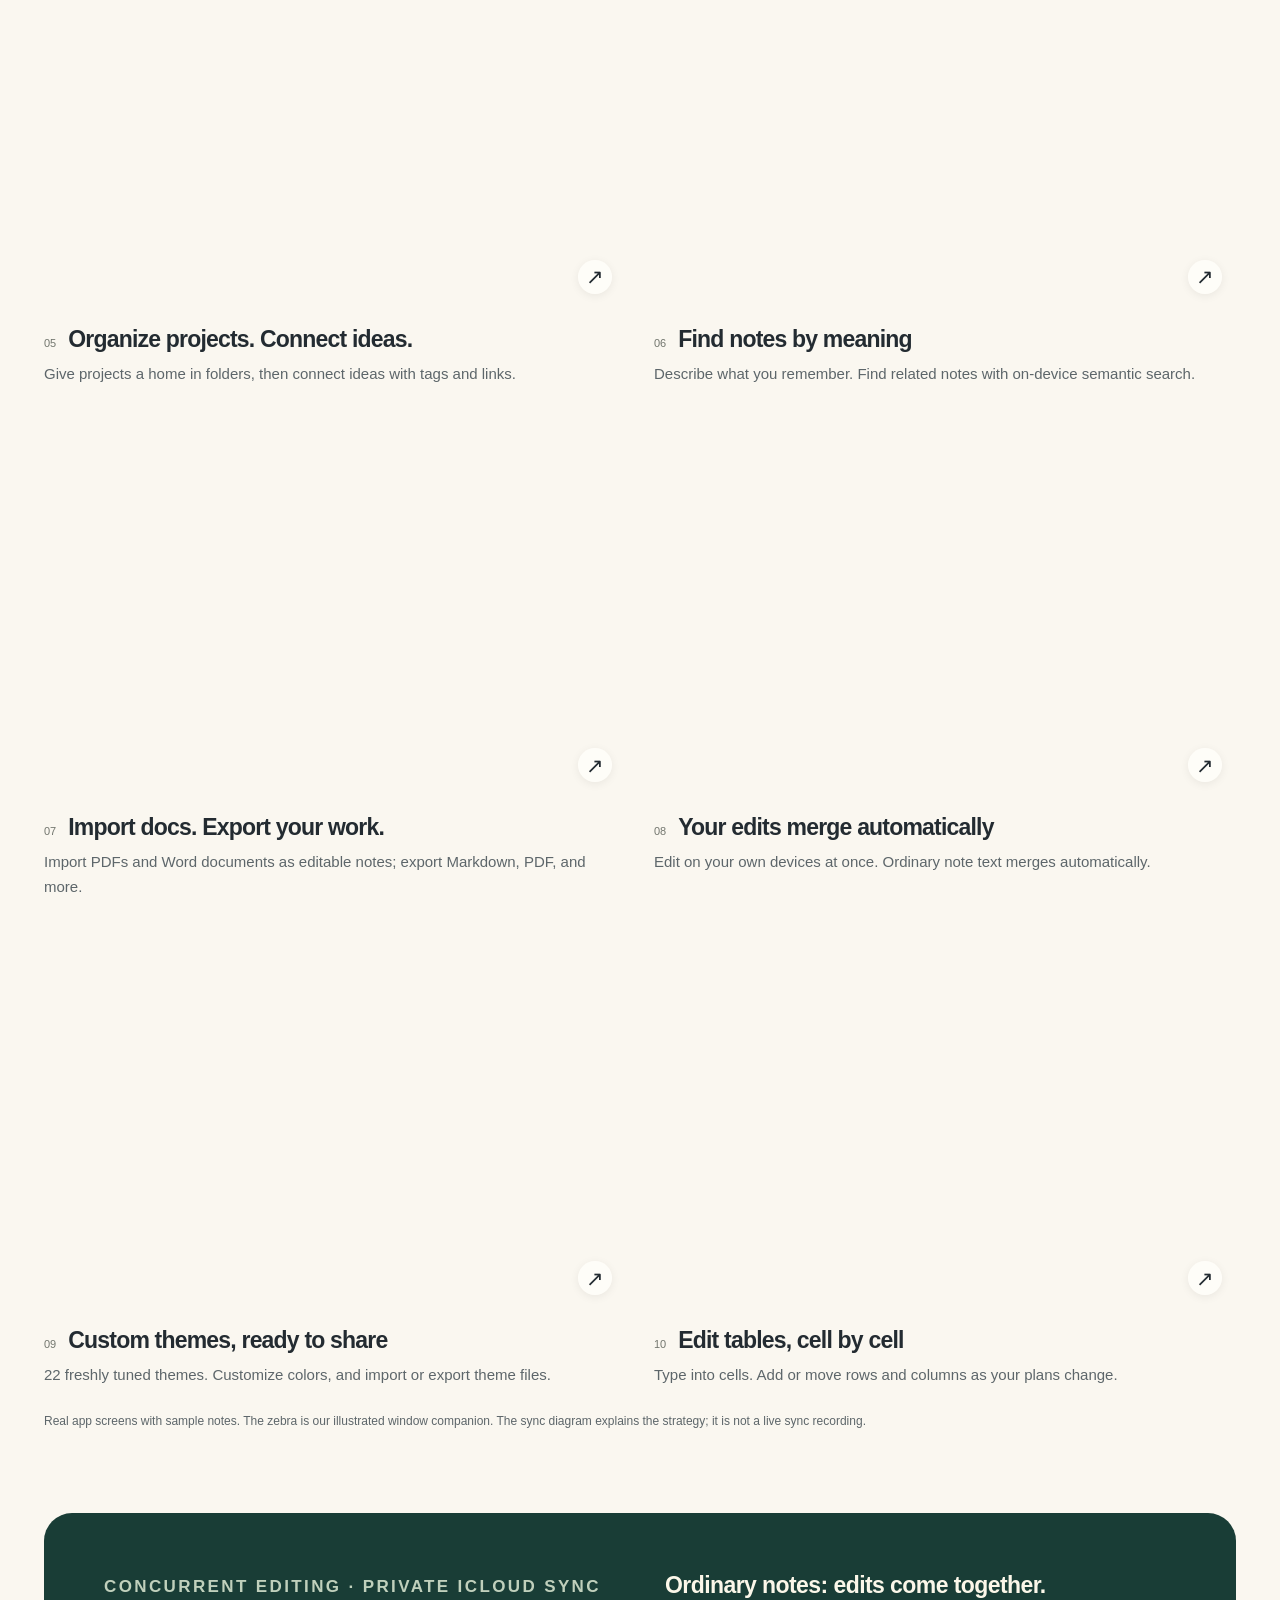
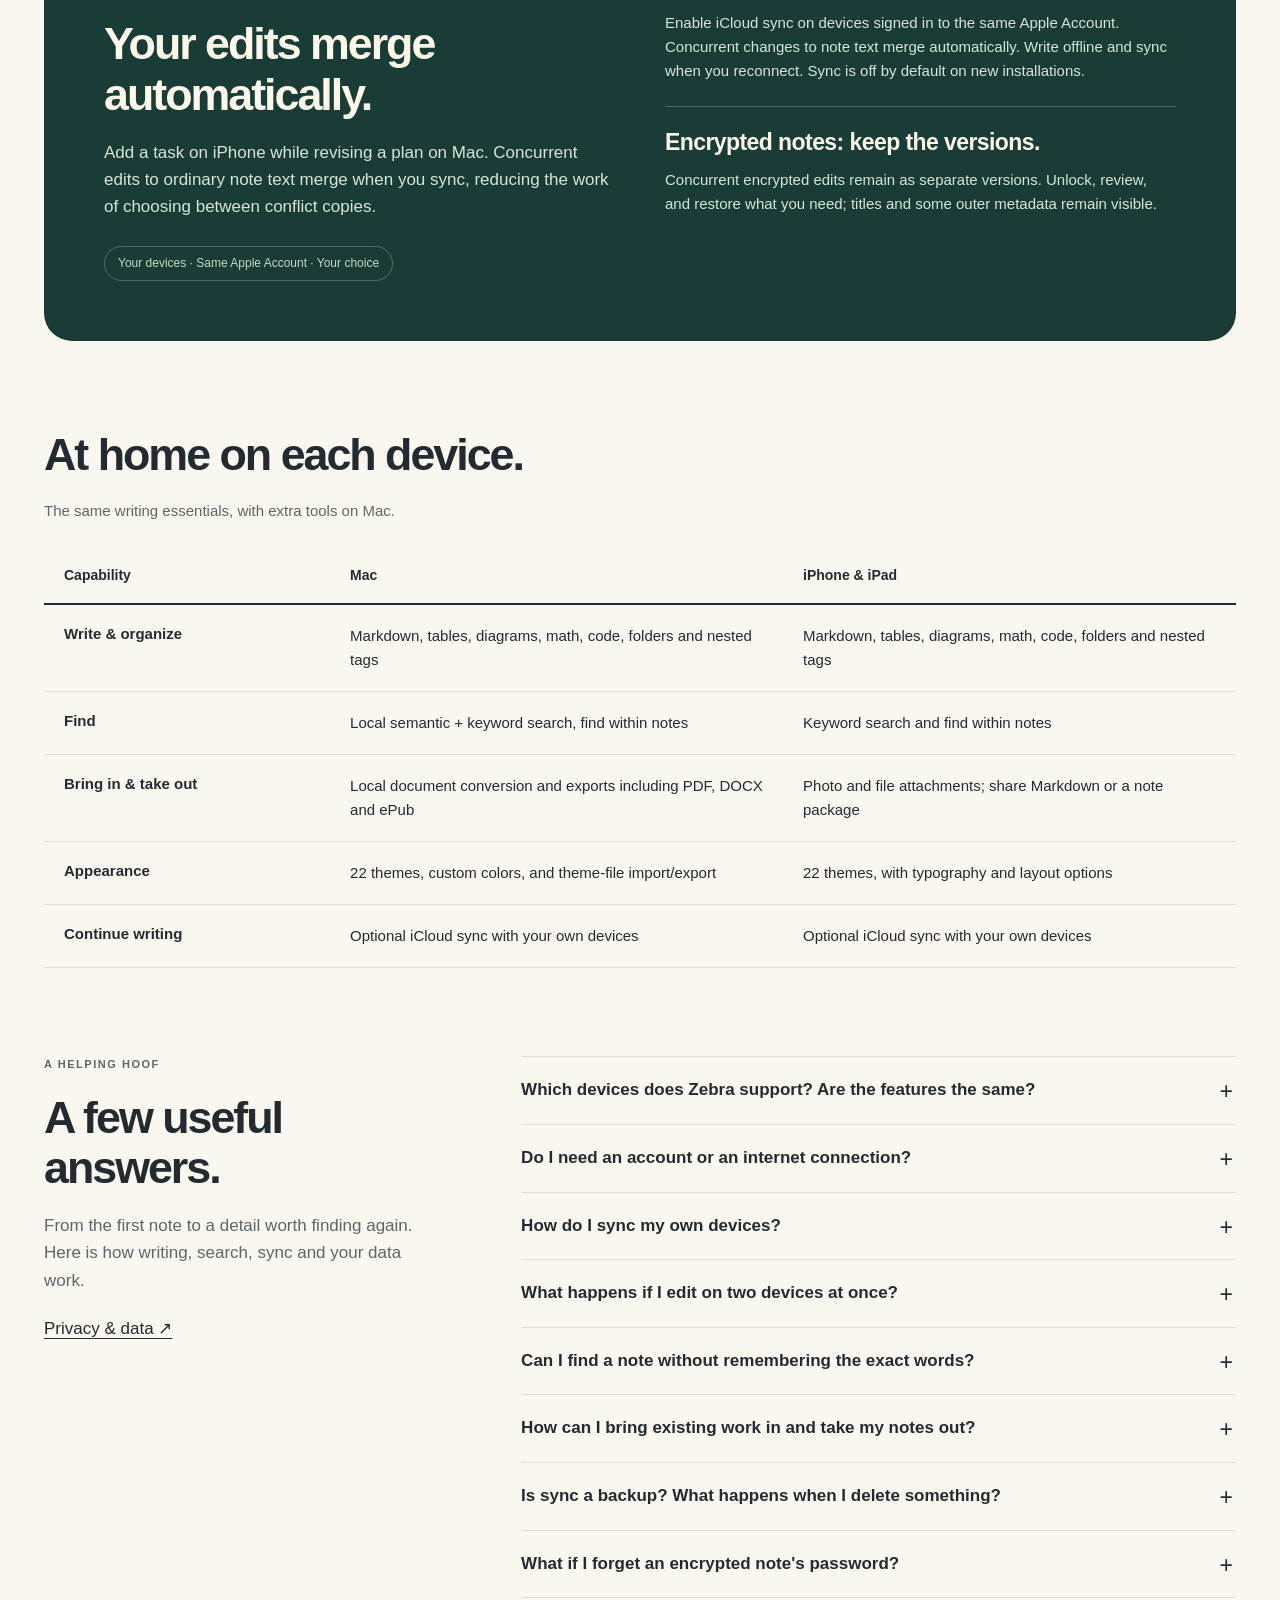
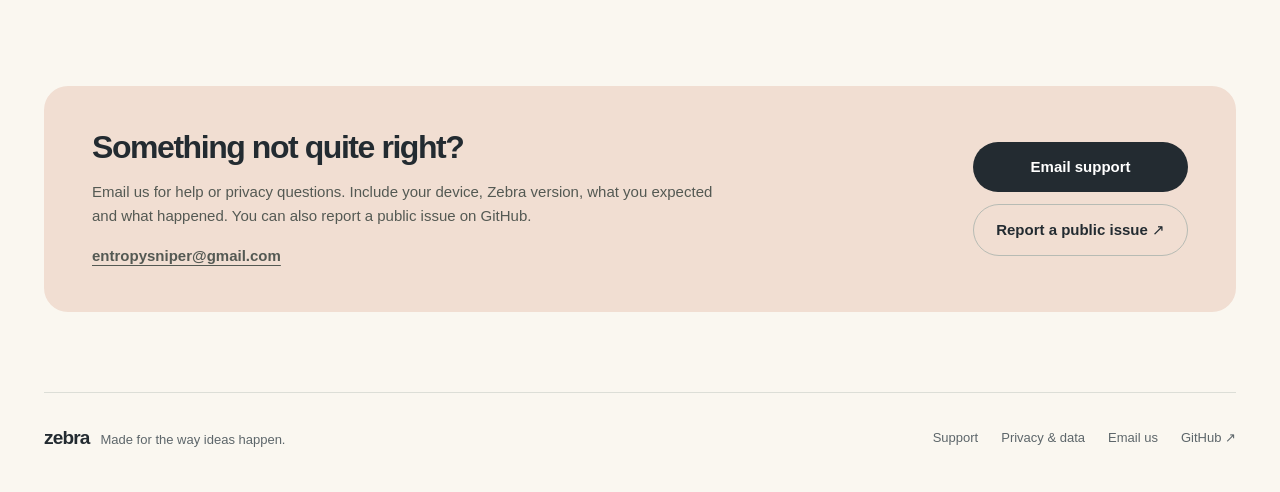
==== commit f0a10e7c: "Show the refreshed screenshots and a promo film on the home page All 120 poster derivatives now come" ====
--- a/index.html
+++ b/index.html
@@ -1,11 +1,12 @@
 <!doctype html>
 <html lang="en"><head><meta charset="utf-8"><meta name="viewport" content="width=device-width, initial-scale=1"><meta name="color-scheme" content="light"><meta name="theme-color" content="#faf7f0"><meta name="referrer" content="strict-origin-when-cross-origin"><meta http-equiv="Content-Security-Policy" content="default-src 'self'; script-src 'self'; style-src 'self'; img-src 'self'; connect-src 'none'; object-src 'none'; base-uri 'self'; form-action 'none'">
-<title>Zebra — Markdown notes, diagrams, math &amp; more</title><meta name="description" content="A native Markdown notebook for Mac, iPhone and iPad. Write, organize, find and carry your ideas across your own devices. Explore Zebra and get support."><link rel="canonical" href="https://entropysniper-app.github.io/zebra.app/index.html"><link rel="alternate" hreflang="en" href="https://entropysniper-app.github.io/zebra.app/index.html"><link rel="alternate" hreflang="zh-Hans" href="https://entropysniper-app.github.io/zebra.app/zh/index.html"><link rel="alternate" hreflang="x-default" href="https://entropysniper-app.github.io/zebra.app/index.html"><meta property="og:type" content="website"><meta property="og:title" content="Zebra — Markdown notes, diagrams, math &amp; more"><meta property="og:description" content="A native Markdown notebook for Mac, iPhone and iPad. Write, organize, find and carry your ideas across your own devices. Explore Zebra and get support."><meta property="og:url" content="https://entropysniper-app.github.io/zebra.app/index.html"><meta property="og:image" content="https://entropysniper-app.github.io/zebra.app/assets/images/macos/en-US/01-write-large.webp?v=4d139fc48463"><meta name="twitter:card" content="summary_large_image"><link rel="icon" href="assets/images/icon.png"><link rel="apple-touch-icon" href="assets/images/icon.png"><link rel="stylesheet" href="assets/site.css"><script defer src="assets/site.js"></script></head><body>
-<a class="skip-link" href="#main">Skip to content</a><div class="container"><header class="site-header"><a class="brand" href="index.html" aria-label="Zebra Home"><img src="assets/images/icon.png" width="42" height="42" alt="">zebra</a><nav class="site-nav" aria-label="Main navigation"><a class="nav-extra" href="index.html#explore">Explore</a><a class="nav-extra" href="index.html#sync">Sync</a><a href="index.html#support">Support</a><a class="language" href="zh/index.html" lang="zh-Hans" hreflang="zh-Hans">简体中文</a></nav></header><main id="main"><section class="hero"><div><p class="eyebrow">Markdown notes · Mac, iPhone & iPad</p><h1>Type Markdown.<br>Give ideas their full shape.</h1><p class="lead">Type the syntax. See it formatted. Add diagrams, math, code, and editable tables as your ideas grow—from a quick note to a piece worth sharing.</p><div class="actions"><a class="button" href="#explore">Meet Zebra <span aria-hidden="true">↓</span></a><a class="button secondary" href="#support">Get help</a></div></div><div><a class="hero-image-link" href="#explore" aria-label="Meet Zebra"><div class="poster"><img src="assets/images/macos/en-US/01-write-large.webp?v=4d139fc48463" srcset="assets/images/macos/en-US/01-write-small.webp?v=b8fa21ef8f3e 720w, assets/images/macos/en-US/01-write-large.webp?v=4d139fc48463 1440w" sizes="(max-width: 700px) 94vw, 55vw" width="2880" height="1800" alt="Type Markdown directly — Zebra Mac" fetchpriority="high"></div></a><p class="hero-caption">Zebra on Mac · fictional notes, real app screenshots</p></div></section>
+<title>Zebra — Markdown notes, diagrams, math &amp; more</title><meta name="description" content="A native Markdown notebook for Mac, iPhone and iPad. Write, organize, find and carry your ideas across your own devices. Explore Zebra and get support."><link rel="canonical" href="https://entropysniper-app.github.io/zebra.app/index.html"><link rel="alternate" hreflang="en" href="https://entropysniper-app.github.io/zebra.app/index.html"><link rel="alternate" hreflang="zh-Hans" href="https://entropysniper-app.github.io/zebra.app/zh/index.html"><link rel="alternate" hreflang="x-default" href="https://entropysniper-app.github.io/zebra.app/index.html"><meta property="og:type" content="website"><meta property="og:title" content="Zebra — Markdown notes, diagrams, math &amp; more"><meta property="og:description" content="A native Markdown notebook for Mac, iPhone and iPad. Write, organize, find and carry your ideas across your own devices. Explore Zebra and get support."><meta property="og:url" content="https://entropysniper-app.github.io/zebra.app/index.html"><meta property="og:image" content="https://entropysniper-app.github.io/zebra.app/assets/images/macos/en-US/01-write-large.webp?v=100ccf638921"><meta name="twitter:card" content="summary_large_image"><link rel="icon" href="assets/images/icon.png"><link rel="apple-touch-icon" href="assets/images/icon.png"><link rel="stylesheet" href="assets/site.css"><script defer src="assets/site.js"></script></head><body>
+<a class="skip-link" href="#main">Skip to content</a><div class="container"><header class="site-header"><a class="brand" href="index.html" aria-label="Zebra Home"><img src="assets/images/icon.png" width="42" height="42" alt="">zebra</a><nav class="site-nav" aria-label="Main navigation"><a class="nav-extra" href="index.html#explore">Explore</a><a class="nav-extra" href="index.html#sync">Sync</a><a href="index.html#support">Support</a><a class="language" href="zh/index.html" lang="zh-Hans" hreflang="zh-Hans">简体中文</a></nav></header><main id="main"><section class="hero"><div><p class="eyebrow">Markdown notes · Mac, iPhone & iPad</p><h1>Type Markdown.<br>Give ideas their full shape.</h1><p class="lead">Type the syntax. See it formatted. Add diagrams, math, code, and editable tables as your ideas grow—from a quick note to a piece worth sharing.</p><div class="actions"><a class="button" href="#explore">Meet Zebra <span aria-hidden="true">↓</span></a><a class="button secondary" href="#support">Get help</a></div></div><div><a class="hero-image-link" href="#explore" aria-label="Meet Zebra"><div class="poster"><img src="assets/images/macos/en-US/01-write-large.webp?v=100ccf638921" srcset="assets/images/macos/en-US/01-write-small.webp?v=24a178eb099c 720w, assets/images/macos/en-US/01-write-large.webp?v=100ccf638921 1440w" sizes="(max-width: 700px) 94vw, 55vw" width="2880" height="1800" alt="Type Markdown directly — Zebra Mac" fetchpriority="high"></div></a><p class="hero-caption">Zebra on Mac · fictional notes, real app screenshots</p></div></section>
 <div class="principles"><span>Native Markdown writing</span><span>Your notes, local by default</span><span>Optional iCloud sync</span></div>
-<section id="explore"><div class="section-heading"><div><p class="eyebrow">A little note. A bigger picture.</p><h2>More ways to make yourself clear.</h2><p>Start with a sentence. Add the details that make it yours. Choose a device to see what Zebra can do there.</p></div><div class="device-switch" role="group" aria-label="Choose a device"><button type="button" data-device-button="macos" aria-pressed="true">Mac</button><button type="button" data-device-button="iphone" aria-pressed="false">iPhone</button><button type="button" data-device-button="ipad" aria-pressed="false">iPad</button></div></div><p id="gallery-status" class="eyebrow" aria-live="polite">Mac · 10 features</p><noscript><p class="no-script">These Mac screenshots and the support content work without JavaScript. Enable JavaScript to switch devices and open larger images.</p></noscript><div id="gallery" class="gallery" data-device="macos"><article class="feature"><button class="feature-image" type="button" data-large="assets/images/macos/en-US/01-write-large.webp?v=4d139fc48463" aria-label="View screenshot: Type Markdown directly"><img src="assets/images/macos/en-US/01-write-small.webp?v=b8fa21ef8f3e" srcset="assets/images/macos/en-US/01-write-small.webp?v=b8fa21ef8f3e 720w, assets/images/macos/en-US/01-write-large.webp?v=4d139fc48463 1440w" sizes="(max-width: 700px) 94vw, 46vw" width="2880" height="1800" alt="Type Markdown directly — Zebra Mac" loading="lazy" decoding="async"><span class="zoom-indicator" aria-hidden="true">↗</span></button><div class="feature-copy"><div class="feature-top"><span class="feature-index">01</span><h3>Type Markdown directly</h3></div><p>Type Markdown directly. Headings, lists, bold text, and code take shape as you write.</p></div></article><article class="feature"><button class="feature-image" type="button" data-large="assets/images/macos/en-US/02-diagrams-large.webp?v=d54bfed2edd2" aria-label="View screenshot: Turn text into diagrams"><img src="assets/images/macos/en-US/02-diagrams-small.webp?v=aecdca3413f3" srcset="assets/images/macos/en-US/02-diagrams-small.webp?v=aecdca3413f3 720w, assets/images/macos/en-US/02-diagrams-large.webp?v=d54bfed2edd2 1440w" sizes="(max-width: 700px) 94vw, 46vw" width="2880" height="1800" alt="Turn text into diagrams — Zebra Mac" loading="lazy" decoding="async"><span class="zoom-indicator" aria-hidden="true">↗</span></button><div class="feature-copy"><div class="feature-top"><span class="feature-index">02</span><h3>Turn text into diagrams</h3></div><p>Write Mermaid to map a process. Edit the text to update your diagram.</p></div></article><article class="feature"><button class="feature-image" type="button" data-large="assets/images/macos/en-US/03-math-large.webp?v=05431ea6b551" aria-label="View screenshot: Math, with the thinking"><img src="assets/images/macos/en-US/03-math-small.webp?v=a14307bda044" srcset="assets/images/macos/en-US/03-math-small.webp?v=a14307bda044 720w, assets/images/macos/en-US/03-math-large.webp?v=05431ea6b551 1440w" sizes="(max-width: 700px) 94vw, 46vw" width="2880" height="1800" alt="Math, with the thinking — Zebra Mac" loading="lazy" decoding="async"><span class="zoom-indicator" aria-hidden="true">↗</span></button><div class="feature-copy"><div class="feature-top"><span class="feature-index">03</span><h3>Math, with the thinking</h3></div><p>Keep LaTeX formulas beside the reasoning that makes them useful.</p></div></article><article class="feature"><button class="feature-image" type="button" data-large="assets/images/macos/en-US/04-code-large.webp?v=3ca75e533d6b" aria-label="View screenshot: Code alongside its context"><img src="assets/images/macos/en-US/04-code-small.webp?v=2f13ea516399" srcset="assets/images/macos/en-US/04-code-small.webp?v=2f13ea516399 720w, assets/images/macos/en-US/04-code-large.webp?v=3ca75e533d6b 1440w" sizes="(max-width: 700px) 94vw, 46vw" width="2880" height="1800" alt="Code alongside its context — Zebra Mac" loading="lazy" decoding="async"><span class="zoom-indicator" aria-hidden="true">↗</span></button><div class="feature-copy"><div class="feature-top"><span class="feature-index">04</span><h3>Code alongside its context</h3></div><p>Keep highlighted code beside your explanations, ready for your next visit.</p></div></article><article class="feature"><button class="feature-image" type="button" data-large="assets/images/macos/en-US/05-organize-large.webp?v=3ade7a7fe0bc" aria-label="View screenshot: Organize projects. Connect ideas."><img src="assets/images/macos/en-US/05-organize-small.webp?v=dab86a38f914" srcset="assets/images/macos/en-US/05-organize-small.webp?v=dab86a38f914 720w, assets/images/macos/en-US/05-organize-large.webp?v=3ade7a7fe0bc 1440w" sizes="(max-width: 700px) 94vw, 46vw" width="2880" height="1800" alt="Organize projects. Connect ideas. — Zebra Mac" loading="lazy" decoding="async"><span class="zoom-indicator" aria-hidden="true">↗</span></button><div class="feature-copy"><div class="feature-top"><span class="feature-index">05</span><h3>Organize projects. Connect ideas.</h3></div><p>Give projects a home in folders, then connect ideas with tags and links.</p></div></article><article class="feature"><button class="feature-image" type="button" data-large="assets/images/macos/en-US/06-search-large.webp?v=2fec4502bfe2" aria-label="View screenshot: Find notes by meaning"><img src="assets/images/macos/en-US/06-search-small.webp?v=d955cbcc9b6f" srcset="assets/images/macos/en-US/06-search-small.webp?v=d955cbcc9b6f 720w, assets/images/macos/en-US/06-search-large.webp?v=2fec4502bfe2 1440w" sizes="(max-width: 700px) 94vw, 46vw" width="2880" height="1800" alt="Find notes by meaning — Zebra Mac" loading="lazy" decoding="async"><span class="zoom-indicator" aria-hidden="true">↗</span></button><div class="feature-copy"><div class="feature-top"><span class="feature-index">06</span><h3>Find notes by meaning</h3></div><p>Describe what you remember. Find related notes with on-device semantic search.</p></div></article><article class="feature"><button class="feature-image" type="button" data-large="assets/images/macos/en-US/07-import-export-large.webp?v=4599dffa1547" aria-label="View screenshot: Import docs. Export your work."><img src="assets/images/macos/en-US/07-import-export-small.webp?v=fb2308268343" srcset="assets/images/macos/en-US/07-import-export-small.webp?v=fb2308268343 720w, assets/images/macos/en-US/07-import-export-large.webp?v=4599dffa1547 1440w" sizes="(max-width: 700px) 94vw, 46vw" width="2880" height="1800" alt="Import docs. Export your work. — Zebra Mac" loading="lazy" decoding="async"><span class="zoom-indicator" aria-hidden="true">↗</span></button><div class="feature-copy"><div class="feature-top"><span class="feature-index">07</span><h3>Import docs. Export your work.</h3></div><p>Import PDFs and Word documents as editable notes; export Markdown, PDF, and more.</p></div></article><article class="feature"><button class="feature-image" type="button" data-large="assets/images/macos/en-US/08-sync-large.webp?v=90ce8f6494f1" aria-label="View screenshot: Your edits merge automatically"><img src="assets/images/macos/en-US/08-sync-small.webp?v=cbfaa95df104" srcset="assets/images/macos/en-US/08-sync-small.webp?v=cbfaa95df104 720w, assets/images/macos/en-US/08-sync-large.webp?v=90ce8f6494f1 1440w" sizes="(max-width: 700px) 94vw, 46vw" width="2880" height="1800" alt="Your edits merge automatically — Zebra Mac" loading="lazy" decoding="async"><span class="zoom-indicator" aria-hidden="true">↗</span></button><div class="feature-copy"><div class="feature-top"><span class="feature-index">08</span><h3>Your edits merge automatically</h3></div><p>Edit on your own devices at once. Ordinary note text merges automatically.</p></div></article><article class="feature"><button class="feature-image" type="button" data-large="assets/images/macos/en-US/09-themes-large.webp?v=59df04fbb088" aria-label="View screenshot: Custom themes, ready to share"><img src="assets/images/macos/en-US/09-themes-small.webp?v=1cd17b770229" srcset="assets/images/macos/en-US/09-themes-small.webp?v=1cd17b770229 720w, assets/images/macos/en-US/09-themes-large.webp?v=59df04fbb088 1440w" sizes="(max-width: 700px) 94vw, 46vw" width="2880" height="1800" alt="Custom themes, ready to share — Zebra Mac" loading="lazy" decoding="async"><span class="zoom-indicator" aria-hidden="true">↗</span></button><div class="feature-copy"><div class="feature-top"><span class="feature-index">09</span><h3>Custom themes, ready to share</h3></div><p>Choose from 22 themes, customize colors, and import or export theme files.</p></div></article><article class="feature"><button class="feature-image" type="button" data-large="assets/images/macos/en-US/10-tables-large.webp?v=ec3bf04cc10a" aria-label="View screenshot: Edit tables, cell by cell"><img src="assets/images/macos/en-US/10-tables-small.webp?v=dba25d0f8a00" srcset="assets/images/macos/en-US/10-tables-small.webp?v=dba25d0f8a00 720w, assets/images/macos/en-US/10-tables-large.webp?v=ec3bf04cc10a 1440w" sizes="(max-width: 700px) 94vw, 46vw" width="2880" height="1800" alt="Edit tables, cell by cell — Zebra Mac" loading="lazy" decoding="async"><span class="zoom-indicator" aria-hidden="true">↗</span></button><div class="feature-copy"><div class="feature-top"><span class="feature-index">10</span><h3>Edit tables, cell by cell</h3></div><p>Type into cells. Add or move rows and columns as your plans change.</p></div></article></div><p class="gallery-note">Real app screens with sample notes. The zebra is our illustrated window companion. The sync diagram explains the strategy; it is not a live sync recording.</p></section>
+<section class="film" id="film" aria-labelledby="film-title"><p class="eyebrow">Zebra in 14 seconds</p><h2 id="film-title">Watch an idea take shape.</h2><div class="film-frame"><video id="promo-video" controls muted loop playsinline preload="none" poster="assets/video/zebra-promo-en.jpg?v=9886eb8dcfa4" width="1920" height="1080" aria-label="Zebra promo film" aria-describedby="film-caption"><source src="assets/video/zebra-promo-en.mp4?v=bd1433f5552d" type="video/mp4"></video><button class="film-toggle" type="button" hidden data-play-label="Play video" data-pause-label="Pause video" aria-label="Play video"><span aria-hidden="true"></span></button></div><p class="film-caption" id="film-caption">Every app screen in this film is a real Zebra capture; the moving type is added for the film.</p></section>
+<section id="explore"><div class="section-heading"><div><p class="eyebrow">A little note. A bigger picture.</p><h2>More ways to make yourself clear.</h2><p>Start with a sentence. Add the details that make it yours. Choose a device to see what Zebra can do there.</p></div><div class="device-switch" role="group" aria-label="Choose a device"><button type="button" data-device-button="macos" aria-pressed="true">Mac</button><button type="button" data-device-button="iphone" aria-pressed="false">iPhone</button><button type="button" data-device-button="ipad" aria-pressed="false">iPad</button></div></div><p id="gallery-status" class="eyebrow" aria-live="polite">Mac · 10 features</p><noscript><p class="no-script">These Mac screenshots and the support content work without JavaScript. Enable JavaScript to switch devices and open larger images.</p></noscript><div id="gallery" class="gallery" data-device="macos"><article class="feature"><button class="feature-image" type="button" data-large="assets/images/macos/en-US/01-write-large.webp?v=100ccf638921" aria-label="View screenshot: Type Markdown directly"><img src="assets/images/macos/en-US/01-write-small.webp?v=24a178eb099c" srcset="assets/images/macos/en-US/01-write-small.webp?v=24a178eb099c 720w, assets/images/macos/en-US/01-write-large.webp?v=100ccf638921 1440w" sizes="(max-width: 700px) 94vw, 46vw" width="2880" height="1800" alt="Type Markdown directly — Zebra Mac" loading="lazy" decoding="async"><span class="zoom-indicator" aria-hidden="true">↗</span></button><div class="feature-copy"><div class="feature-top"><span class="feature-index">01</span><h3>Type Markdown directly</h3></div><p>Type Markdown directly. Headings, lists, bold text, and code take shape as you write.</p></div></article><article class="feature"><button class="feature-image" type="button" data-large="assets/images/macos/en-US/02-diagrams-large.webp?v=155a1137bed3" aria-label="View screenshot: Turn text into diagrams"><img src="assets/images/macos/en-US/02-diagrams-small.webp?v=e4043d81ec0c" srcset="assets/images/macos/en-US/02-diagrams-small.webp?v=e4043d81ec0c 720w, assets/images/macos/en-US/02-diagrams-large.webp?v=155a1137bed3 1440w" sizes="(max-width: 700px) 94vw, 46vw" width="2880" height="1800" alt="Turn text into diagrams — Zebra Mac" loading="lazy" decoding="async"><span class="zoom-indicator" aria-hidden="true">↗</span></button><div class="feature-copy"><div class="feature-top"><span class="feature-index">02</span><h3>Turn text into diagrams</h3></div><p>Write Mermaid to map a process. Edit the text to update your diagram.</p></div></article><article class="feature"><button class="feature-image" type="button" data-large="assets/images/macos/en-US/03-math-large.webp?v=39b98965737d" aria-label="View screenshot: Math, with the thinking"><img src="assets/images/macos/en-US/03-math-small.webp?v=3473971bc3a9" srcset="assets/images/macos/en-US/03-math-small.webp?v=3473971bc3a9 720w, assets/images/macos/en-US/03-math-large.webp?v=39b98965737d 1440w" sizes="(max-width: 700px) 94vw, 46vw" width="2880" height="1800" alt="Math, with the thinking — Zebra Mac" loading="lazy" decoding="async"><span class="zoom-indicator" aria-hidden="true">↗</span></button><div class="feature-copy"><div class="feature-top"><span class="feature-index">03</span><h3>Math, with the thinking</h3></div><p>Keep LaTeX formulas beside the reasoning that makes them useful.</p></div></article><article class="feature"><button class="feature-image" type="button" data-large="assets/images/macos/en-US/04-code-large.webp?v=79f74a6ea4d1" aria-label="View screenshot: Code alongside its context"><img src="assets/images/macos/en-US/04-code-small.webp?v=af7658b11ed4" srcset="assets/images/macos/en-US/04-code-small.webp?v=af7658b11ed4 720w, assets/images/macos/en-US/04-code-large.webp?v=79f74a6ea4d1 1440w" sizes="(max-width: 700px) 94vw, 46vw" width="2880" height="1800" alt="Code alongside its context — Zebra Mac" loading="lazy" decoding="async"><span class="zoom-indicator" aria-hidden="true">↗</span></button><div class="feature-copy"><div class="feature-top"><span class="feature-index">04</span><h3>Code alongside its context</h3></div><p>Keep highlighted code beside your explanations, ready for your next visit.</p></div></article><article class="feature"><button class="feature-image" type="button" data-large="assets/images/macos/en-US/05-organize-large.webp?v=dee588b7841b" aria-label="View screenshot: Organize projects. Connect ideas."><img src="assets/images/macos/en-US/05-organize-small.webp?v=c8dacab4e317" srcset="assets/images/macos/en-US/05-organize-small.webp?v=c8dacab4e317 720w, assets/images/macos/en-US/05-organize-large.webp?v=dee588b7841b 1440w" sizes="(max-width: 700px) 94vw, 46vw" width="2880" height="1800" alt="Organize projects. Connect ideas. — Zebra Mac" loading="lazy" decoding="async"><span class="zoom-indicator" aria-hidden="true">↗</span></button><div class="feature-copy"><div class="feature-top"><span class="feature-index">05</span><h3>Organize projects. Connect ideas.</h3></div><p>Give projects a home in folders, then connect ideas with tags and links.</p></div></article><article class="feature"><button class="feature-image" type="button" data-large="assets/images/macos/en-US/06-search-large.webp?v=430d9109c633" aria-label="View screenshot: Find notes by meaning"><img src="assets/images/macos/en-US/06-search-small.webp?v=f14ae2be7cb1" srcset="assets/images/macos/en-US/06-search-small.webp?v=f14ae2be7cb1 720w, assets/images/macos/en-US/06-search-large.webp?v=430d9109c633 1440w" sizes="(max-width: 700px) 94vw, 46vw" width="2880" height="1800" alt="Find notes by meaning — Zebra Mac" loading="lazy" decoding="async"><span class="zoom-indicator" aria-hidden="true">↗</span></button><div class="feature-copy"><div class="feature-top"><span class="feature-index">06</span><h3>Find notes by meaning</h3></div><p>Describe what you remember. Find related notes with on-device semantic search.</p></div></article><article class="feature"><button class="feature-image" type="button" data-large="assets/images/macos/en-US/07-import-export-large.webp?v=57fd32e83fe4" aria-label="View screenshot: Import docs. Export your work."><img src="assets/images/macos/en-US/07-import-export-small.webp?v=231ad5e020d6" srcset="assets/images/macos/en-US/07-import-export-small.webp?v=231ad5e020d6 720w, assets/images/macos/en-US/07-import-export-large.webp?v=57fd32e83fe4 1440w" sizes="(max-width: 700px) 94vw, 46vw" width="2880" height="1800" alt="Import docs. Export your work. — Zebra Mac" loading="lazy" decoding="async"><span class="zoom-indicator" aria-hidden="true">↗</span></button><div class="feature-copy"><div class="feature-top"><span class="feature-index">07</span><h3>Import docs. Export your work.</h3></div><p>Import PDFs and Word documents as editable notes; export Markdown, PDF, and more.</p></div></article><article class="feature"><button class="feature-image" type="button" data-large="assets/images/macos/en-US/08-sync-large.webp?v=0b6e7846a100" aria-label="View screenshot: Your edits merge automatically"><img src="assets/images/macos/en-US/08-sync-small.webp?v=9d823f22e84d" srcset="assets/images/macos/en-US/08-sync-small.webp?v=9d823f22e84d 720w, assets/images/macos/en-US/08-sync-large.webp?v=0b6e7846a100 1440w" sizes="(max-width: 700px) 94vw, 46vw" width="2880" height="1800" alt="Your edits merge automatically — Zebra Mac" loading="lazy" decoding="async"><span class="zoom-indicator" aria-hidden="true">↗</span></button><div class="feature-copy"><div class="feature-top"><span class="feature-index">08</span><h3>Your edits merge automatically</h3></div><p>Edit on your own devices at once. Ordinary note text merges automatically.</p></div></article><article class="feature"><button class="feature-image" type="button" data-large="assets/images/macos/en-US/09-themes-large.webp?v=5fbc0e7aff3e" aria-label="View screenshot: Custom themes, ready to share"><img src="assets/images/macos/en-US/09-themes-small.webp?v=2f8062e11f0a" srcset="assets/images/macos/en-US/09-themes-small.webp?v=2f8062e11f0a 720w, assets/images/macos/en-US/09-themes-large.webp?v=5fbc0e7aff3e 1440w" sizes="(max-width: 700px) 94vw, 46vw" width="2880" height="1800" alt="Custom themes, ready to share — Zebra Mac" loading="lazy" decoding="async"><span class="zoom-indicator" aria-hidden="true">↗</span></button><div class="feature-copy"><div class="feature-top"><span class="feature-index">09</span><h3>Custom themes, ready to share</h3></div><p>22 freshly tuned themes. Customize colors, and import or export theme files.</p></div></article><article class="feature"><button class="feature-image" type="button" data-large="assets/images/macos/en-US/10-tables-large.webp?v=350336465201" aria-label="View screenshot: Edit tables, cell by cell"><img src="assets/images/macos/en-US/10-tables-small.webp?v=0e3b28eeed0c" srcset="assets/images/macos/en-US/10-tables-small.webp?v=0e3b28eeed0c 720w, assets/images/macos/en-US/10-tables-large.webp?v=350336465201 1440w" sizes="(max-width: 700px) 94vw, 46vw" width="2880" height="1800" alt="Edit tables, cell by cell — Zebra Mac" loading="lazy" decoding="async"><span class="zoom-indicator" aria-hidden="true">↗</span></button><div class="feature-copy"><div class="feature-top"><span class="feature-index">10</span><h3>Edit tables, cell by cell</h3></div><p>Type into cells. Add or move rows and columns as your plans change.</p></div></article></div><p class="gallery-note">Real app screens with sample notes. The zebra is our illustrated window companion. The sync diagram explains the strategy; it is not a live sync recording.</p></section>
 <section id="sync" class="sync-section"><div><p class="eyebrow">Concurrent editing · Private iCloud sync</p><h2>Your edits merge<br>automatically.</h2><p>Add a task on iPhone while revising a plan on Mac. Concurrent edits to ordinary note text merge when you sync, reducing the work of choosing between conflict copies.</p><span class="sync-mark">Your devices · Same Apple Account · Your choice</span></div><div><div class="sync-card"><h3>Ordinary notes: edits come together.</h3><p>Enable iCloud sync on devices signed in to the same Apple Account. Concurrent changes to note text merge automatically. Write offline and sync when you reconnect. Sync is off by default on new installations.</p></div><div class="sync-card"><h3>Encrypted notes: keep the versions.</h3><p>Concurrent encrypted edits remain as separate versions. Unlock, review, and restore what you need; titles and some outer metadata remain visible.</p></div></div></section>
 <section class="platforms"><h2>At home on each device.</h2><table class="platform-table"><caption>The same writing essentials, with extra tools on Mac.</caption><thead><tr><th scope="col">Capability</th><th scope="col">Mac</th><th scope="col">iPhone &amp; iPad</th></tr></thead><tbody><tr><th scope="row">Write &amp; organize</th><td>Markdown, tables, diagrams, math, code, folders and nested tags</td><td>Markdown, tables, diagrams, math, code, folders and nested tags</td></tr><tr><th scope="row">Find</th><td>Local semantic + keyword search, find within notes</td><td>Keyword search and find within notes</td></tr><tr><th scope="row">Bring in &amp; take out</th><td>Local document conversion and exports including PDF, DOCX and ePub</td><td>Photo and file attachments; share Markdown or a note package</td></tr><tr><th scope="row">Appearance</th><td>22 themes, custom colors, and theme-file import/export</td><td>22 themes, with typography and layout options</td></tr><tr><th scope="row">Continue writing</th><td>Optional iCloud sync with your own devices</td><td>Optional iCloud sync with your own devices</td></tr></tbody></table></section>
 <section class="support" id="support"><div class="intro"><p class="eyebrow">A helping hoof</p><h2>A few useful answers.</h2><p>From the first note to a detail worth finding again. Here is how writing, search, sync and your data work.</p><a href="privacy.html">Privacy & data ↗</a></div><div class="faq"><details id="faq-platforms"><summary>Which devices does Zebra support? Are the features the same?</summary><div><p>Zebra requires macOS 14 or later on Mac, and iOS 17 or later on iPhone and iPad. All platforms support Markdown, tables, math, Mermaid diagrams, code highlighting, folders, and nested tags. Mac also offers local semantic search, document conversion, and more export formats. iPhone and iPad offer keyword search, find within notes, photo and file attachments, and sharing as Markdown or a note package with attachments. All devices offer 22 built-in themes. Mac also lets you create custom themes and import or export .zebratheme files to share them.</p></div></details><details id="faq-offline"><summary>Do I need an account or an internet connection?</summary><div><p>No Zebra account is required. Notes are stored on your device by default, and core writing and organization work offline. Changes save automatically on the device. iCloud sync needs an Apple Account and a connection. Web clipping, link previews, and remote attachments connect to the relevant websites.</p></div></details><details id="faq-sync-setup"><summary>How do I sync my own devices?</summary><div><p>Sign in to the same Apple Account on each device and make sure iCloud is available. Then enable iCloud sync in Zebra&#x27;s settings on each device. Sync is off by default for new installations; existing choices are preserved. The first sync can take time, so open Zebra and keep a network connection available. If changes have not arrived, check the app&#x27;s sync status, your connection, and your iCloud sign-in. Turning sync off on one device does not turn it off elsewhere or erase cloud copies.</p></div></details><details id="faq-concurrent-edits"><summary>What happens if I edit on two devices at once?</summary><div><p>Ordinary note text uses CRDT sync to merge concurrent edits across devices. Offline edits can join those changes when you reconnect. Encrypted notes work differently: sequential edits move forward, while concurrent edits are retained as separate encrypted versions. If there are versions to resolve, open Encrypted Note Versions, use the relevant password to view them, and choose the version to use. Sync connects your own devices; it is not a shared team workspace.</p></div></details><details id="faq-search"><summary>Can I find a note without remembering the exact words?</summary><div><p>On Mac, press ⌘O to open Zebra Actions and describe what you remember. Local semantic search combines the meaning of Chinese and English text with keywords. No separate model download is needed, and keyword search remains available if the system&#x27;s semantic capabilities are unavailable. Encrypted notes are excluded from semantic indexing, even while unlocked. iPhone and iPad currently offer keyword search and find within notes.</p></div></details><details id="faq-import-export"><summary>How can I bring existing work in and take my notes out?</summary><div><p>On Mac, import Markdown, HTML, TextBundle, and other supported formats. Text-based PDFs, DOCX, XLSX/XLS, PPTX, and other supported documents can be converted locally into editable notes while keeping the originals. Conversion focuses on text and structure; complex layouts may change. Mac exports include Markdown, PDF, HTML, DOCX, and ePub. On iPhone and iPad, attach photos or files, then use the note menu to share Markdown or package the note and its attachments together.</p></div></details><details id="faq-backup-delete"><summary>Is sync a backup? What happens when I delete something?</summary><div><p>Sync carries changes between devices and should not be your only backup. On Mac, choose File &gt; Export Backup to save a .zebrabk library backup with notes and attachments. You can review the effect of a restore before proceeding. Turning sync off or removing the app does not erase copies on other devices, exported files, backups, or existing cloud copies. Deleted encrypted notes retain their sync history for recovery. There is currently no button to erase all cloud history. Keep an independent copy before deleting or restoring important work.</p></div></details><details id="faq-encryption"><summary>What if I forget an encrypted note&#x27;s password?</summary><div><p>The developer has no stored password or recovery key that can restore access. Keep your password safe; encrypted content in a backup still needs it. Individual note encryption protects the body and encrypted attachments, while titles and some outer information remain visible. Encrypting an ordinary note cannot retract plaintext copies that were previously synced, exported, or backed up.</p></div></details></div></section>
 <section class="contact" id="contact"><div><h2>Something not quite right?</h2><p>Email us for help or privacy questions. Include your device, Zebra version, what you expected and what happened. You can also report a public issue on GitHub.</p><p class="contact-email"><a href="mailto:entropysniper@gmail.com">entropysniper@gmail.com</a></p></div><div class="contact-options"><a class="button" href="mailto:entropysniper@gmail.com">Email support</a><a class="button secondary" href="https://github.com/entropysniper-app/zebra.app/issues/new">Report a public issue ↗</a></div></section></main>
-<dialog id="poster-dialog" class="poster-dialog" aria-labelledby="dialog-title"><div class="dialog-bar"><h2 id="dialog-title"></h2><button id="dialog-close" type="button" aria-label="Close screenshot">×</button></div><img id="dialog-image" alt=""></dialog><script id="gallery-data" type="application/json">{"devices":{"macos":[{"headline":"Type Markdown directly","summary":"Type Markdown directly. Headings, lists, bold text, and code take shape as you write.","small":"assets/images/macos/en-US/01-write-small.webp?v=b8fa21ef8f3e","large":"assets/images/macos/en-US/01-write-large.webp?v=4d139fc48463","smallWidth":720,"largeWidth":1440,"width":2880,"height":1800,"alt":"Type Markdown directly — Zebra Mac"},{"headline":"Turn text into diagrams","summary":"Write Mermaid to map a process. Edit the text to update your diagram.","small":"assets/images/macos/en-US/02-diagrams-small.webp?v=aecdca3413f3","large":"assets/images/macos/en-US/02-diagrams-large.webp?v=d54bfed2edd2","smallWidth":720,"largeWidth":1440,"width":2880,"height":1800,"alt":"Turn text into diagrams — Zebra Mac"},{"headline":"Math, with the thinking","summary":"Keep LaTeX formulas beside the reasoning that makes them useful.","small":"assets/images/macos/en-US/03-math-small.webp?v=a14307bda044","large":"assets/images/macos/en-US/03-math-large.webp?v=05431ea6b551","smallWidth":720,"largeWidth":1440,"width":2880,"height":1800,"alt":"Math, with the thinking — Zebra Mac"},{"headline":"Code alongside its context","summary":"Keep highlighted code beside your explanations, ready for your next visit.","small":"assets/images/macos/en-US/04-code-small.webp?v=2f13ea516399","large":"assets/images/macos/en-US/04-code-large.webp?v=3ca75e533d6b","smallWidth":720,"largeWidth":1440,"width":2880,"height":1800,"alt":"Code alongside its context — Zebra Mac"},{"headline":"Organize projects. Connect ideas.","summary":"Give projects a home in folders, then connect ideas with tags and links.","small":"assets/images/macos/en-US/05-organize-small.webp?v=dab86a38f914","large":"assets/images/macos/en-US/05-organize-large.webp?v=3ade7a7fe0bc","smallWidth":720,"largeWidth":1440,"width":2880,"height":1800,"alt":"Organize projects. Connect ideas. — Zebra Mac"},{"headline":"Find notes by meaning","summary":"Describe what you remember. Find related notes with on-device semantic search.","small":"assets/images/macos/en-US/06-search-small.webp?v=d955cbcc9b6f","large":"assets/images/macos/en-US/06-search-large.webp?v=2fec4502bfe2","smallWidth":720,"largeWidth":1440,"width":2880,"height":1800,"alt":"Find notes by meaning — Zebra Mac"},{"headline":"Import docs. Export your work.","summary":"Import PDFs and Word documents as editable notes; export Markdown, PDF, and more.","small":"assets/images/macos/en-US/07-import-export-small.webp?v=fb2308268343","large":"assets/images/macos/en-US/07-import-export-large.webp?v=4599dffa1547","smallWidth":720,"largeWidth":1440,"width":2880,"height":1800,"alt":"Import docs. Export your work. — Zebra Mac"},{"headline":"Your edits merge automatically","summary":"Edit on your own devices at once. Ordinary note text merges automatically.","small":"assets/images/macos/en-US/08-sync-small.webp?v=cbfaa95df104","large":"assets/images/macos/en-US/08-sync-large.webp?v=90ce8f6494f1","smallWidth":720,"largeWidth":1440,"width":2880,"height":1800,"alt":"Your edits merge automatically — Zebra Mac"},{"headline":"Custom themes, ready to share","summary":"Choose from 22 themes, customize colors, and import or export theme files.","small":"assets/images/macos/en-US/09-themes-small.webp?v=1cd17b770229","large":"assets/images/macos/en-US/09-themes-large.webp?v=59df04fbb088","smallWidth":720,"largeWidth":1440,"width":2880,"height":1800,"alt":"Custom themes, ready to share — Zebra Mac"},{"headline":"Edit tables, cell by cell","summary":"Type into cells. Add or move rows and columns as your plans change.","small":"assets/images/macos/en-US/10-tables-small.webp?v=dba25d0f8a00","large":"assets/images/macos/en-US/10-tables-large.webp?v=ec3bf04cc10a","smallWidth":720,"largeWidth":1440,"width":2880,"height":1800,"alt":"Edit tables, cell by cell — Zebra Mac"}],"iphone":[{"headline":"Type Markdown directly","summary":"Type Markdown directly. Headings, lists, bold text, and code take shape as you write.","small":"assets/images/iphone/en-US/01-write-small.webp?v=086d989cef9d","large":"assets/images/iphone/en-US/01-write-large.webp?v=17f909eaa98a","smallWidth":720,"largeWidth":1206,"width":1206,"height":2622,"alt":"Type Markdown directly — Zebra iPhone"},{"headline":"Turn text into diagrams","summary":"Write Mermaid to map a process. Edit the text to update your diagram.","small":"assets/images/iphone/en-US/02-diagrams-small.webp?v=032acad6ff1c","large":"assets/images/iphone/en-US/02-diagrams-large.webp?v=7db7890266fb","smallWidth":720,"largeWidth":1206,"width":1206,"height":2622,"alt":"Turn text into diagrams — Zebra iPhone"},{"headline":"Math, with the thinking","summary":"Keep LaTeX formulas beside the reasoning that makes them useful.","small":"assets/images/iphone/en-US/03-math-small.webp?v=2b3dc5a649d6","large":"assets/images/iphone/en-US/03-math-large.webp?v=1fedea856ca6","smallWidth":720,"largeWidth":1206,"width":1206,"height":2622,"alt":"Math, with the thinking — Zebra iPhone"},{"headline":"Code alongside its context","summary":"Keep highlighted code beside your explanations, ready for your next visit.","small":"assets/images/iphone/en-US/04-code-small.webp?v=110fccb18b09","large":"assets/images/iphone/en-US/04-code-large.webp?v=243be273f7bb","smallWidth":720,"largeWidth":1206,"width":1206,"height":2622,"alt":"Code alongside its context — Zebra iPhone"},{"headline":"Organize projects. Connect ideas.","summary":"Give projects a home in folders, then connect ideas with tags and links.","small":"assets/images/iphone/en-US/05-organize-small.webp?v=a8688ad8a513","large":"assets/images/iphone/en-US/05-organize-large.webp?v=8724542f0ebc","smallWidth":720,"largeWidth":1206,"width":1206,"height":2622,"alt":"Organize projects. Connect ideas. — Zebra iPhone"},{"headline":"Back to that exact line","summary":"Search by keyword, then highlight the passage you need inside a note.","small":"assets/images/iphone/en-US/06-search-small.webp?v=fda20ca52514","large":"assets/images/iphone/en-US/06-search-large.webp?v=181d55b544d7","smallWidth":720,"largeWidth":1206,"width":1206,"height":2622,"alt":"Back to that exact line — Zebra iPhone"},{"headline":"Import files. Export notes.","summary":"Import photos and files as attachments. Export Markdown or a note with its attachments.","small":"assets/images/iphone/en-US/07-import-export-small.webp?v=af584c174797","large":"assets/images/iphone/en-US/07-import-export-large.webp?v=311c32c08820","smallWidth":720,"largeWidth":1206,"width":1206,"height":2622,"alt":"Import files. Export notes. — Zebra iPhone"},{"headline":"Your edits merge automatically","summary":"Edit on your own devices at once. Ordinary note text merges automatically.","small":"assets/images/iphone/en-US/08-sync-small.webp?v=d739c0596c93","large":"assets/images/iphone/en-US/08-sync-large.webp?v=a196b1fd0c8f","smallWidth":720,"largeWidth":1206,"width":1206,"height":2622,"alt":"Your edits merge automatically — Zebra iPhone"},{"headline":"22 themes for your notes","summary":"Pick a light or dark theme for your notes, code, and tables.","small":"assets/images/iphone/en-US/09-themes-small.webp?v=ba5cd984b21f","large":"assets/images/iphone/en-US/09-themes-large.webp?v=3416feb3d5ec","smallWidth":720,"largeWidth":1206,"width":1206,"height":2622,"alt":"22 themes for your notes — Zebra iPhone"},{"headline":"Edit tables, cell by cell","summary":"Type into cells. Add or move rows and columns as your plans change.","small":"assets/images/iphone/en-US/10-tables-small.webp?v=f2be72813e69","large":"assets/images/iphone/en-US/10-tables-large.webp?v=a3ec4e4e04e2","smallWidth":720,"largeWidth":1206,"width":1206,"height":2622,"alt":"Edit tables, cell by cell — Zebra iPhone"}],"ipad":[{"headline":"Type Markdown directly","summary":"Type Markdown directly. Headings, lists, bold text, and code take shape as you write.","small":"assets/images/ipad/en-US/01-write-small.webp?v=c76e2ed8d2dd","large":"assets/images/ipad/en-US/01-write-large.webp?v=34782db6fb9d","smallWidth":720,"largeWidth":1440,"width":2752,"height":2064,"alt":"Type Markdown directly — Zebra iPad"},{"headline":"Turn text into diagrams","summary":"Write Mermaid to map a process. Edit the text to update your diagram.","small":"assets/images/ipad/en-US/02-diagrams-small.webp?v=9c3216a9061d","large":"assets/images/ipad/en-US/02-diagrams-large.webp?v=4eecc091d85d","smallWidth":720,"largeWidth":1440,"width":2752,"height":2064,"alt":"Turn text into diagrams — Zebra iPad"},{"headline":"Math, with the thinking","summary":"Keep LaTeX formulas beside the reasoning that makes them useful.","small":"assets/images/ipad/en-US/03-math-small.webp?v=5846ac769be0","large":"assets/images/ipad/en-US/03-math-large.webp?v=84e30b5a0223","smallWidth":720,"largeWidth":1440,"width":2752,"height":2064,"alt":"Math, with the thinking — Zebra iPad"},{"headline":"Code alongside its context","summary":"Keep highlighted code beside your explanations, ready for your next visit.","small":"assets/images/ipad/en-US/04-code-small.webp?v=695447d14baa","large":"assets/images/ipad/en-US/04-code-large.webp?v=205fcf7afbdc","smallWidth":720,"largeWidth":1440,"width":2752,"height":2064,"alt":"Code alongside its context — Zebra iPad"},{"headline":"Organize projects. Connect ideas.","summary":"Give projects a home in folders, then connect ideas with tags and links.","small":"assets/images/ipad/en-US/05-organize-small.webp?v=fee139e505a0","large":"assets/images/ipad/en-US/05-organize-large.webp?v=d4522710690c","smallWidth":720,"largeWidth":1440,"width":2752,"height":2064,"alt":"Organize projects. Connect ideas. — Zebra iPad"},{"headline":"Back to that exact line","summary":"Search by keyword, then highlight the passage you need inside a note.","small":"assets/images/ipad/en-US/06-search-small.webp?v=68a47cd7f84f","large":"assets/images/ipad/en-US/06-search-large.webp?v=02eb38dd92e3","smallWidth":720,"largeWidth":1440,"width":2752,"height":2064,"alt":"Back to that exact line — Zebra iPad"},{"headline":"Import files. Export notes.","summary":"Import photos and files as attachments. Export Markdown or a note with its attachments.","small":"assets/images/ipad/en-US/07-import-export-small.webp?v=2e7f598aed80","large":"assets/images/ipad/en-US/07-import-export-large.webp?v=f1db43f0333c","smallWidth":720,"largeWidth":1440,"width":2752,"height":2064,"alt":"Import files. Export notes. — Zebra iPad"},{"headline":"Your edits merge automatically","summary":"Edit on your own devices at once. Ordinary note text merges automatically.","small":"assets/images/ipad/en-US/08-sync-small.webp?v=e51303603701","large":"assets/images/ipad/en-US/08-sync-large.webp?v=3bac3281afb2","smallWidth":720,"largeWidth":1440,"width":2752,"height":2064,"alt":"Your edits merge automatically — Zebra iPad"},{"headline":"22 themes for your notes","summary":"Pick a light or dark theme for your notes, code, and tables.","small":"assets/images/ipad/en-US/09-themes-small.webp?v=17eef343b991","large":"assets/images/ipad/en-US/09-themes-large.webp?v=01a311593519","smallWidth":720,"largeWidth":1440,"width":2752,"height":2064,"alt":"22 themes for your notes — Zebra iPad"},{"headline":"Edit tables, cell by cell","summary":"Type into cells. Add or move rows and columns as your plans change.","small":"assets/images/ipad/en-US/10-tables-small.webp?v=e53b7e0d0b7c","large":"assets/images/ipad/en-US/10-tables-large.webp?v=067393a08ac7","smallWidth":720,"largeWidth":1440,"width":2752,"height":2064,"alt":"Edit tables, cell by cell — Zebra iPad"}]},"viewLabel":"View screenshot:","deviceLabels":{"macos":"Mac","iphone":"iPhone","ipad":"iPad"},"statusText":"10 features"}</script><footer class="site-footer"><div><span class="footer-brand">zebra</span> &nbsp; Made for the way ideas happen.</div><nav class="footer-links" aria-label="Footer navigation"><a href="index.html#support">Support</a><a href="privacy.html">Privacy & data</a><a href="mailto:entropysniper@gmail.com">Email us</a><a href="https://github.com/entropysniper-app/zebra.app">GitHub ↗</a></nav></footer></div></body></html>+<dialog id="poster-dialog" class="poster-dialog" aria-labelledby="dialog-title"><div class="dialog-bar"><h2 id="dialog-title"></h2><button id="dialog-close" type="button" aria-label="Close screenshot">×</button></div><img id="dialog-image" alt=""></dialog><script id="gallery-data" type="application/json">{"devices":{"macos":[{"headline":"Type Markdown directly","summary":"Type Markdown directly. Headings, lists, bold text, and code take shape as you write.","small":"assets/images/macos/en-US/01-write-small.webp?v=24a178eb099c","large":"assets/images/macos/en-US/01-write-large.webp?v=100ccf638921","smallWidth":720,"largeWidth":1440,"width":2880,"height":1800,"alt":"Type Markdown directly — Zebra Mac"},{"headline":"Turn text into diagrams","summary":"Write Mermaid to map a process. Edit the text to update your diagram.","small":"assets/images/macos/en-US/02-diagrams-small.webp?v=e4043d81ec0c","large":"assets/images/macos/en-US/02-diagrams-large.webp?v=155a1137bed3","smallWidth":720,"largeWidth":1440,"width":2880,"height":1800,"alt":"Turn text into diagrams — Zebra Mac"},{"headline":"Math, with the thinking","summary":"Keep LaTeX formulas beside the reasoning that makes them useful.","small":"assets/images/macos/en-US/03-math-small.webp?v=3473971bc3a9","large":"assets/images/macos/en-US/03-math-large.webp?v=39b98965737d","smallWidth":720,"largeWidth":1440,"width":2880,"height":1800,"alt":"Math, with the thinking — Zebra Mac"},{"headline":"Code alongside its context","summary":"Keep highlighted code beside your explanations, ready for your next visit.","small":"assets/images/macos/en-US/04-code-small.webp?v=af7658b11ed4","large":"assets/images/macos/en-US/04-code-large.webp?v=79f74a6ea4d1","smallWidth":720,"largeWidth":1440,"width":2880,"height":1800,"alt":"Code alongside its context — Zebra Mac"},{"headline":"Organize projects. Connect ideas.","summary":"Give projects a home in folders, then connect ideas with tags and links.","small":"assets/images/macos/en-US/05-organize-small.webp?v=c8dacab4e317","large":"assets/images/macos/en-US/05-organize-large.webp?v=dee588b7841b","smallWidth":720,"largeWidth":1440,"width":2880,"height":1800,"alt":"Organize projects. Connect ideas. — Zebra Mac"},{"headline":"Find notes by meaning","summary":"Describe what you remember. Find related notes with on-device semantic search.","small":"assets/images/macos/en-US/06-search-small.webp?v=f14ae2be7cb1","large":"assets/images/macos/en-US/06-search-large.webp?v=430d9109c633","smallWidth":720,"largeWidth":1440,"width":2880,"height":1800,"alt":"Find notes by meaning — Zebra Mac"},{"headline":"Import docs. Export your work.","summary":"Import PDFs and Word documents as editable notes; export Markdown, PDF, and more.","small":"assets/images/macos/en-US/07-import-export-small.webp?v=231ad5e020d6","large":"assets/images/macos/en-US/07-import-export-large.webp?v=57fd32e83fe4","smallWidth":720,"largeWidth":1440,"width":2880,"height":1800,"alt":"Import docs. Export your work. — Zebra Mac"},{"headline":"Your edits merge automatically","summary":"Edit on your own devices at once. Ordinary note text merges automatically.","small":"assets/images/macos/en-US/08-sync-small.webp?v=9d823f22e84d","large":"assets/images/macos/en-US/08-sync-large.webp?v=0b6e7846a100","smallWidth":720,"largeWidth":1440,"width":2880,"height":1800,"alt":"Your edits merge automatically — Zebra Mac"},{"headline":"Custom themes, ready to share","summary":"22 freshly tuned themes. Customize colors, and import or export theme files.","small":"assets/images/macos/en-US/09-themes-small.webp?v=2f8062e11f0a","large":"assets/images/macos/en-US/09-themes-large.webp?v=5fbc0e7aff3e","smallWidth":720,"largeWidth":1440,"width":2880,"height":1800,"alt":"Custom themes, ready to share — Zebra Mac"},{"headline":"Edit tables, cell by cell","summary":"Type into cells. Add or move rows and columns as your plans change.","small":"assets/images/macos/en-US/10-tables-small.webp?v=0e3b28eeed0c","large":"assets/images/macos/en-US/10-tables-large.webp?v=350336465201","smallWidth":720,"largeWidth":1440,"width":2880,"height":1800,"alt":"Edit tables, cell by cell — Zebra Mac"}],"iphone":[{"headline":"Type Markdown directly","summary":"Type Markdown directly. Headings, lists, bold text, and code take shape as you write.","small":"assets/images/iphone/en-US/01-write-small.webp?v=b495eca50b2a","large":"assets/images/iphone/en-US/01-write-large.webp?v=ab76ae2e254d","smallWidth":720,"largeWidth":1206,"width":1206,"height":2622,"alt":"Type Markdown directly — Zebra iPhone"},{"headline":"Turn text into diagrams","summary":"Write Mermaid to map a process. Edit the text to update your diagram.","small":"assets/images/iphone/en-US/02-diagrams-small.webp?v=41abadf1023f","large":"assets/images/iphone/en-US/02-diagrams-large.webp?v=d6bce378992b","smallWidth":720,"largeWidth":1206,"width":1206,"height":2622,"alt":"Turn text into diagrams — Zebra iPhone"},{"headline":"Math, with the thinking","summary":"Keep LaTeX formulas beside the reasoning that makes them useful.","small":"assets/images/iphone/en-US/03-math-small.webp?v=f41854838ec5","large":"assets/images/iphone/en-US/03-math-large.webp?v=097a3fcf0f02","smallWidth":720,"largeWidth":1206,"width":1206,"height":2622,"alt":"Math, with the thinking — Zebra iPhone"},{"headline":"Code alongside its context","summary":"Keep highlighted code beside your explanations, ready for your next visit.","small":"assets/images/iphone/en-US/04-code-small.webp?v=55c7ab83c6e2","large":"assets/images/iphone/en-US/04-code-large.webp?v=e390e94f3e3d","smallWidth":720,"largeWidth":1206,"width":1206,"height":2622,"alt":"Code alongside its context — Zebra iPhone"},{"headline":"Organize projects. Connect ideas.","summary":"Give projects a home in folders, then connect ideas with tags and links.","small":"assets/images/iphone/en-US/05-organize-small.webp?v=16795d7fda54","large":"assets/images/iphone/en-US/05-organize-large.webp?v=67ab3971d8cf","smallWidth":720,"largeWidth":1206,"width":1206,"height":2622,"alt":"Organize projects. Connect ideas. — Zebra iPhone"},{"headline":"Back to that exact line","summary":"Search by keyword, then highlight the passage you need inside a note.","small":"assets/images/iphone/en-US/06-search-small.webp?v=00c7e785b95c","large":"assets/images/iphone/en-US/06-search-large.webp?v=333c2c833b9c","smallWidth":720,"largeWidth":1206,"width":1206,"height":2622,"alt":"Back to that exact line — Zebra iPhone"},{"headline":"Import files. Export notes.","summary":"Import photos and files as attachments. Export Markdown or a note with its attachments.","small":"assets/images/iphone/en-US/07-import-export-small.webp?v=3ed9845ce24d","large":"assets/images/iphone/en-US/07-import-export-large.webp?v=b44f1b0a4a03","smallWidth":720,"largeWidth":1206,"width":1206,"height":2622,"alt":"Import files. Export notes. — Zebra iPhone"},{"headline":"Your edits merge automatically","summary":"Edit on your own devices at once. Ordinary note text merges automatically.","small":"assets/images/iphone/en-US/08-sync-small.webp?v=64655eb6f2f0","large":"assets/images/iphone/en-US/08-sync-large.webp?v=baad1e449270","smallWidth":720,"largeWidth":1206,"width":1206,"height":2622,"alt":"Your edits merge automatically — Zebra iPhone"},{"headline":"22 themes for your notes","summary":"Freshly tuned light and dark themes restyle your notes, code, and tables together.","small":"assets/images/iphone/en-US/09-themes-small.webp?v=fe9a58fb2333","large":"assets/images/iphone/en-US/09-themes-large.webp?v=1c14668ba004","smallWidth":720,"largeWidth":1206,"width":1206,"height":2622,"alt":"22 themes for your notes — Zebra iPhone"},{"headline":"Edit tables, cell by cell","summary":"Type into cells. Hold a handle to drag rows and columns into place.","small":"assets/images/iphone/en-US/10-tables-small.webp?v=28827ca54173","large":"assets/images/iphone/en-US/10-tables-large.webp?v=6798fdee075a","smallWidth":720,"largeWidth":1206,"width":1206,"height":2622,"alt":"Edit tables, cell by cell — Zebra iPhone"}],"ipad":[{"headline":"Type Markdown directly","summary":"Type Markdown directly. Headings, lists, bold text, and code take shape as you write.","small":"assets/images/ipad/en-US/01-write-small.webp?v=89e758c185ed","large":"assets/images/ipad/en-US/01-write-large.webp?v=2635e445d5f9","smallWidth":720,"largeWidth":1440,"width":2752,"height":2064,"alt":"Type Markdown directly — Zebra iPad"},{"headline":"Turn text into diagrams","summary":"Write Mermaid to map a process. Edit the text to update your diagram.","small":"assets/images/ipad/en-US/02-diagrams-small.webp?v=dc4ed3ef2459","large":"assets/images/ipad/en-US/02-diagrams-large.webp?v=6ba2fbe87ce8","smallWidth":720,"largeWidth":1440,"width":2752,"height":2064,"alt":"Turn text into diagrams — Zebra iPad"},{"headline":"Math, with the thinking","summary":"Keep LaTeX formulas beside the reasoning that makes them useful.","small":"assets/images/ipad/en-US/03-math-small.webp?v=ccfae0b33772","large":"assets/images/ipad/en-US/03-math-large.webp?v=225bcbbaba67","smallWidth":720,"largeWidth":1440,"width":2752,"height":2064,"alt":"Math, with the thinking — Zebra iPad"},{"headline":"Code alongside its context","summary":"Keep highlighted code beside your explanations, ready for your next visit.","small":"assets/images/ipad/en-US/04-code-small.webp?v=84cddfe32538","large":"assets/images/ipad/en-US/04-code-large.webp?v=65a60bc4f6d3","smallWidth":720,"largeWidth":1440,"width":2752,"height":2064,"alt":"Code alongside its context — Zebra iPad"},{"headline":"Organize projects. Connect ideas.","summary":"Give projects a home in folders, then connect ideas with tags and links.","small":"assets/images/ipad/en-US/05-organize-small.webp?v=237d8b04baeb","large":"assets/images/ipad/en-US/05-organize-large.webp?v=005fd03b4862","smallWidth":720,"largeWidth":1440,"width":2752,"height":2064,"alt":"Organize projects. Connect ideas. — Zebra iPad"},{"headline":"Back to that exact line","summary":"Search by keyword, then highlight the passage you need inside a note.","small":"assets/images/ipad/en-US/06-search-small.webp?v=8e8c4f9e10cc","large":"assets/images/ipad/en-US/06-search-large.webp?v=89266d516447","smallWidth":720,"largeWidth":1440,"width":2752,"height":2064,"alt":"Back to that exact line — Zebra iPad"},{"headline":"Import files. Export notes.","summary":"Import photos and files as attachments. Export Markdown or a note with its attachments.","small":"assets/images/ipad/en-US/07-import-export-small.webp?v=262079fcc917","large":"assets/images/ipad/en-US/07-import-export-large.webp?v=e53eac4f9869","smallWidth":720,"largeWidth":1440,"width":2752,"height":2064,"alt":"Import files. Export notes. — Zebra iPad"},{"headline":"Your edits merge automatically","summary":"Edit on your own devices at once. Ordinary note text merges automatically.","small":"assets/images/ipad/en-US/08-sync-small.webp?v=b8fe7b379c5b","large":"assets/images/ipad/en-US/08-sync-large.webp?v=c8701466f6d0","smallWidth":720,"largeWidth":1440,"width":2752,"height":2064,"alt":"Your edits merge automatically — Zebra iPad"},{"headline":"22 themes for your notes","summary":"Freshly tuned light and dark themes restyle your notes, code, and tables together.","small":"assets/images/ipad/en-US/09-themes-small.webp?v=5759b0d89c9b","large":"assets/images/ipad/en-US/09-themes-large.webp?v=d6900bbcdd44","smallWidth":720,"largeWidth":1440,"width":2752,"height":2064,"alt":"22 themes for your notes — Zebra iPad"},{"headline":"Edit tables, cell by cell","summary":"Type into cells. Hold a handle to drag rows and columns into place.","small":"assets/images/ipad/en-US/10-tables-small.webp?v=8577cfdf866a","large":"assets/images/ipad/en-US/10-tables-large.webp?v=290a6fc8fe85","smallWidth":720,"largeWidth":1440,"width":2752,"height":2064,"alt":"Edit tables, cell by cell — Zebra iPad"}]},"viewLabel":"View screenshot:","deviceLabels":{"macos":"Mac","iphone":"iPhone","ipad":"iPad"},"statusText":"10 features"}</script><footer class="site-footer"><div><span class="footer-brand">zebra</span> &nbsp; Made for the way ideas happen.</div><nav class="footer-links" aria-label="Footer navigation"><a href="index.html#support">Support</a><a href="privacy.html">Privacy & data</a><a href="mailto:entropysniper@gmail.com">Email us</a><a href="https://github.com/entropysniper-app/zebra.app">GitHub ↗</a></nav></footer></div></body></html>
--- a/assets/site.css
+++ b/assets/site.css
@@ -7,3 +7,15 @@
 @media(prefers-reduced-motion:reduce){:root{scroll-behavior:auto}*,*::before,*::after{transition:none!important;animation:none!important}}
 .contact-options{display:grid;gap:12px;flex-shrink:0;max-width:100%}
 .contact .contact-email{margin-top:16px;overflow-wrap:anywhere;font-weight:600}
+.film{margin:0 0 96px;text-align:center}
+.film h2{max-width:none;margin-inline:auto}
+.film-frame{position:relative;margin:34px auto 0;max-width:1180px;border-radius:var(--radius);overflow:hidden;background:#fafaf8;box-shadow:0 24px 60px #56320a1f;aspect-ratio:16/9}
+.film-frame video{display:block;width:100%;height:100%;object-fit:cover}
+.film-toggle{position:absolute;right:16px;bottom:16px;width:44px;height:44px;border:0;border-radius:50%;background:#17181ccc;color:#fff;cursor:pointer;display:grid;place-items:center}
+.film-toggle[hidden]{display:none}
+.film-toggle:focus-visible{outline:3px solid var(--orange);outline-offset:3px}
+.film-toggle span{width:14px;height:16px;border-inline:5px solid #fff;box-sizing:border-box}
+.film-toggle[data-state=paused] span{border:0;width:0;height:0;border-block:8px solid transparent;border-left:14px solid #fff;margin-left:4px}
+.film-caption{font-size:12px;color:var(--muted);margin:16px auto 0;max-width:46em}
+.film-toggle::after{content:"";position:absolute;inset:0}
+@media(max-width:700px){.film{margin-bottom:64px}.film-frame{margin-top:22px;border-radius:16px}.film-toggle{right:8px;bottom:8px;width:36px;height:36px}.film-toggle::after{inset:-4px}.film-toggle span{transform:scale(.8)}}
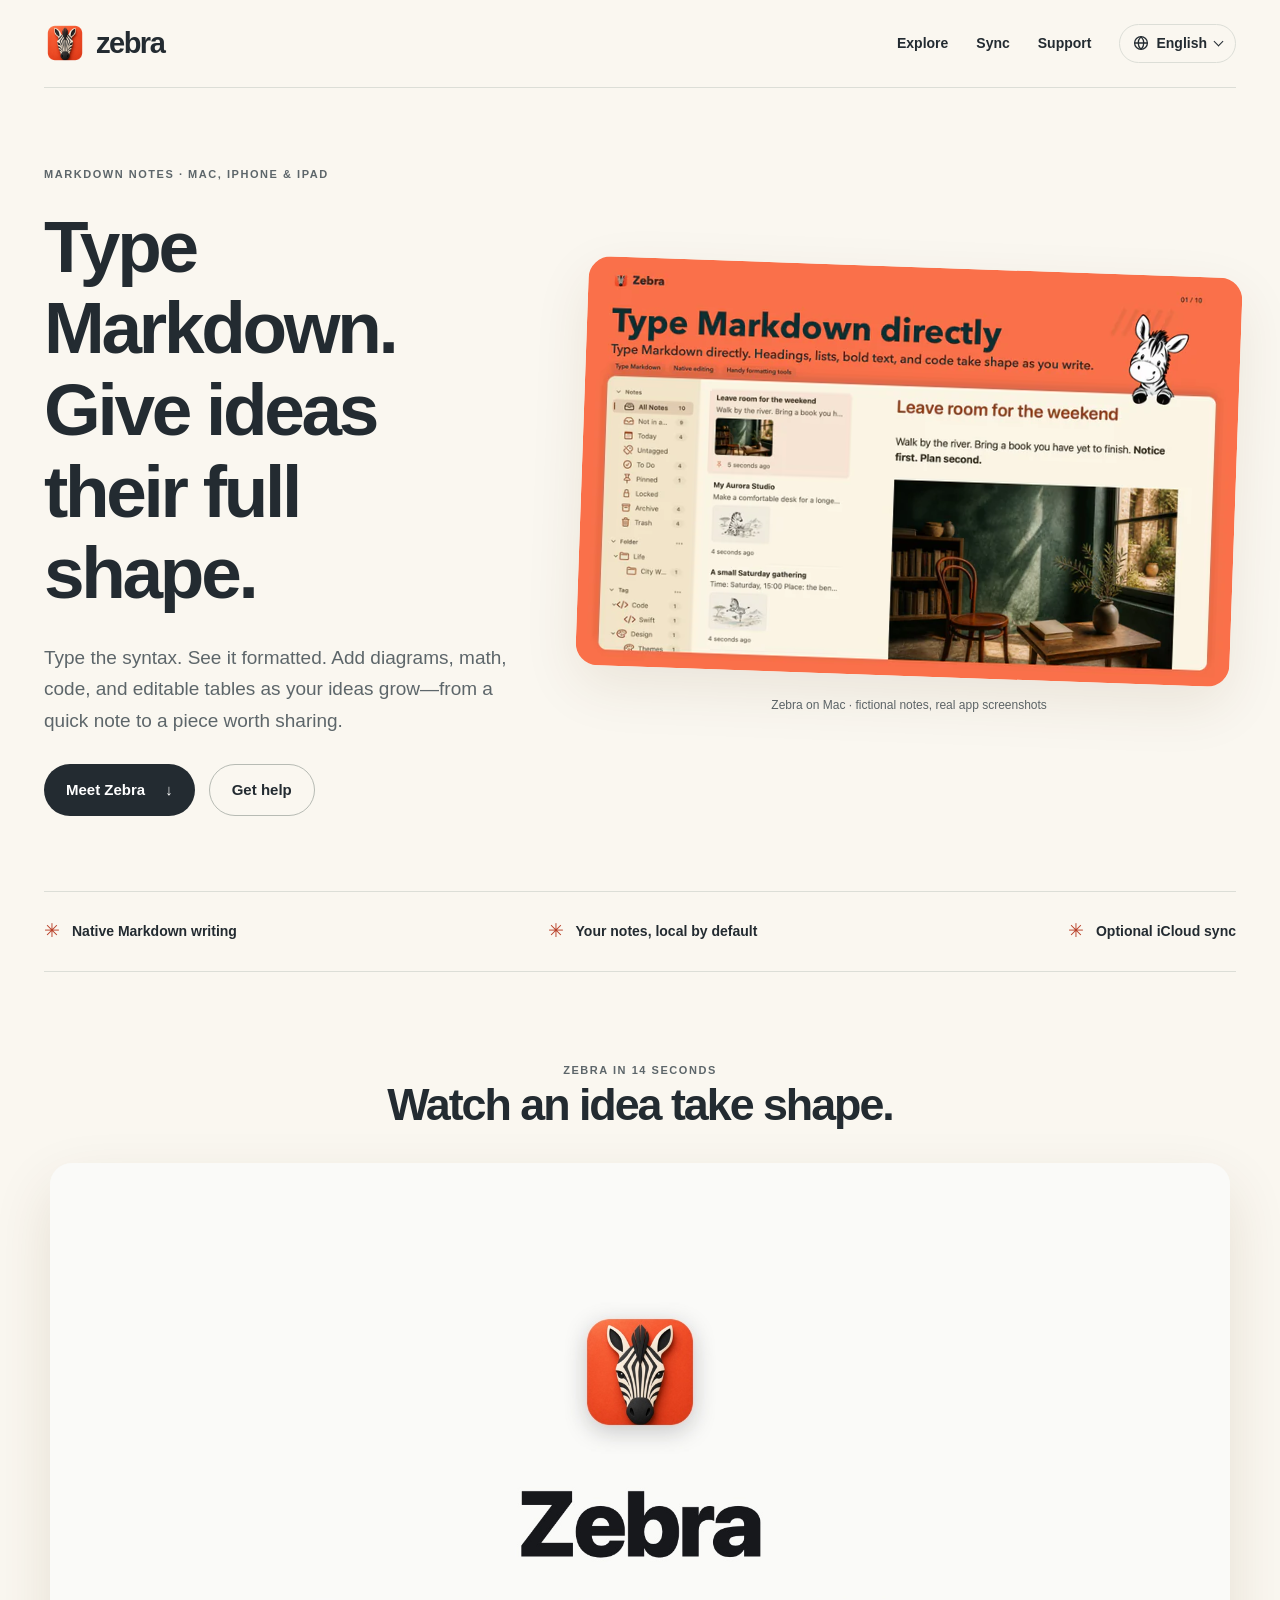
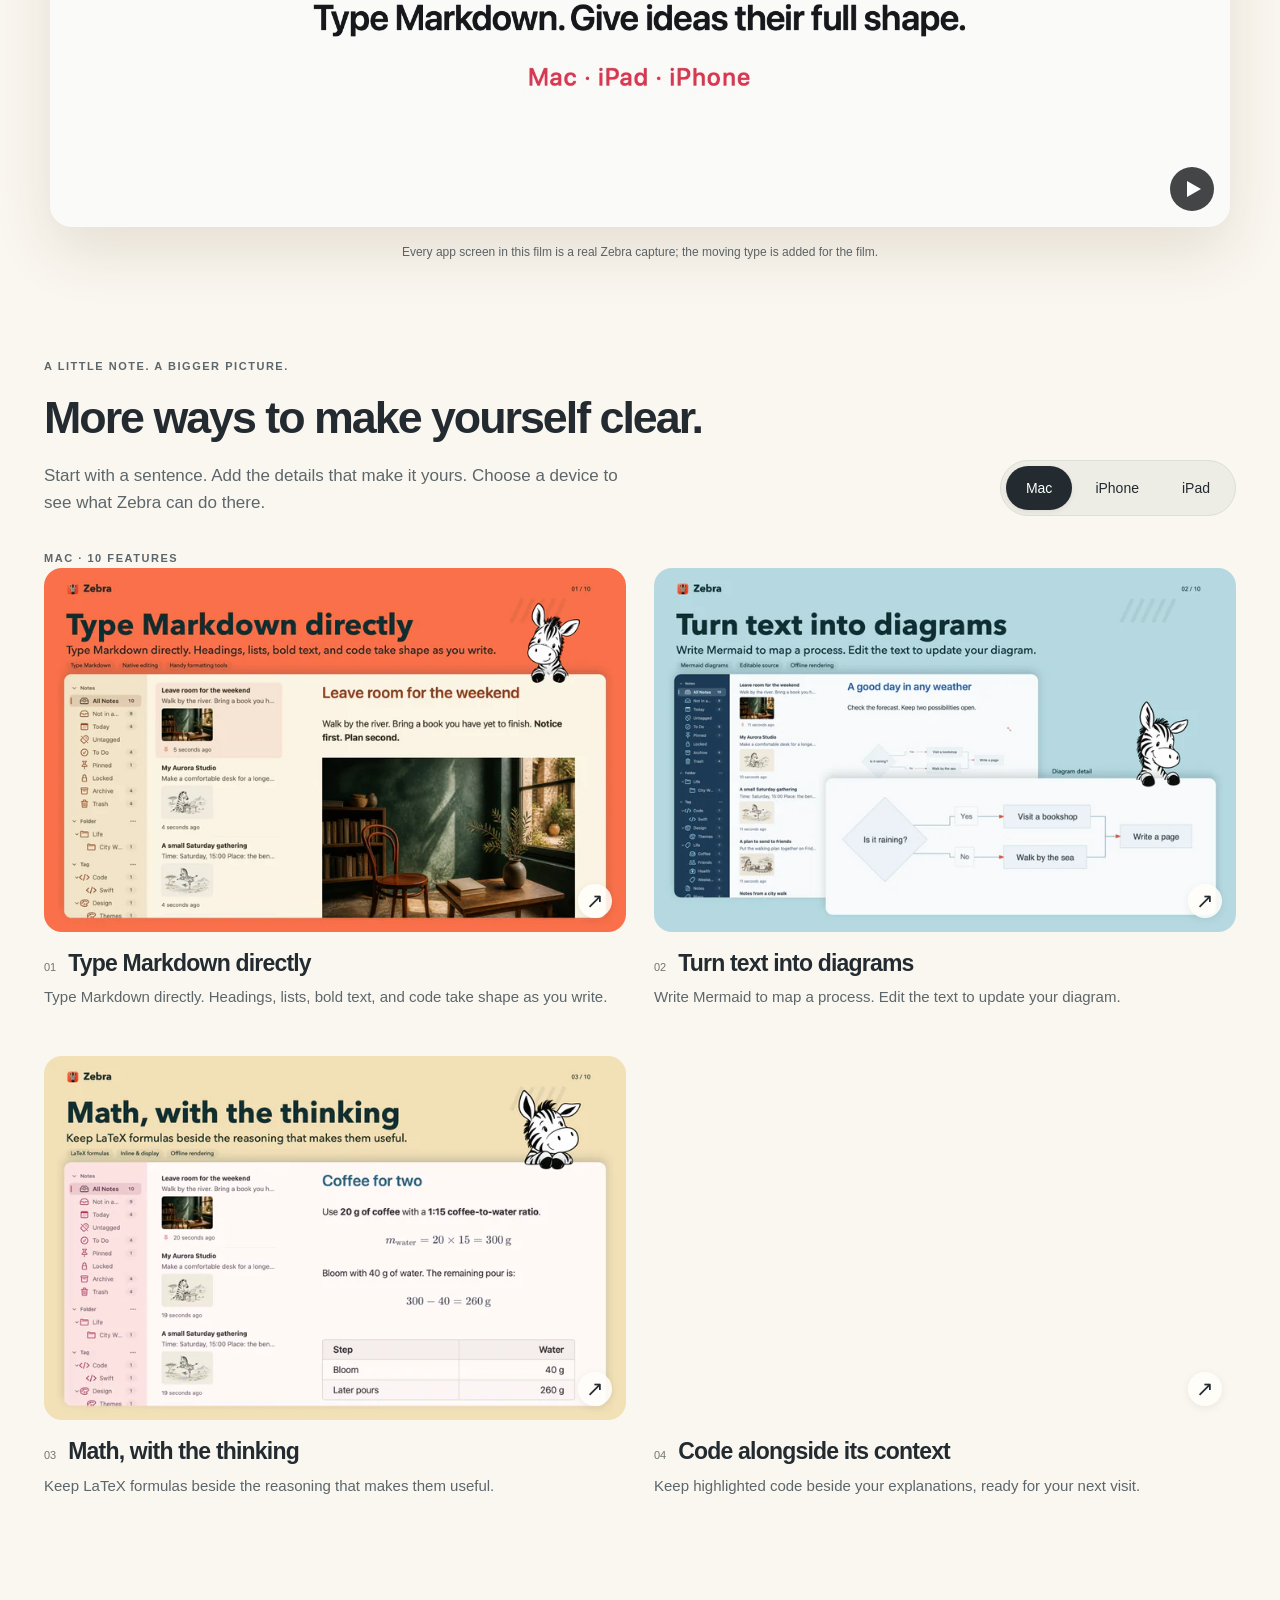
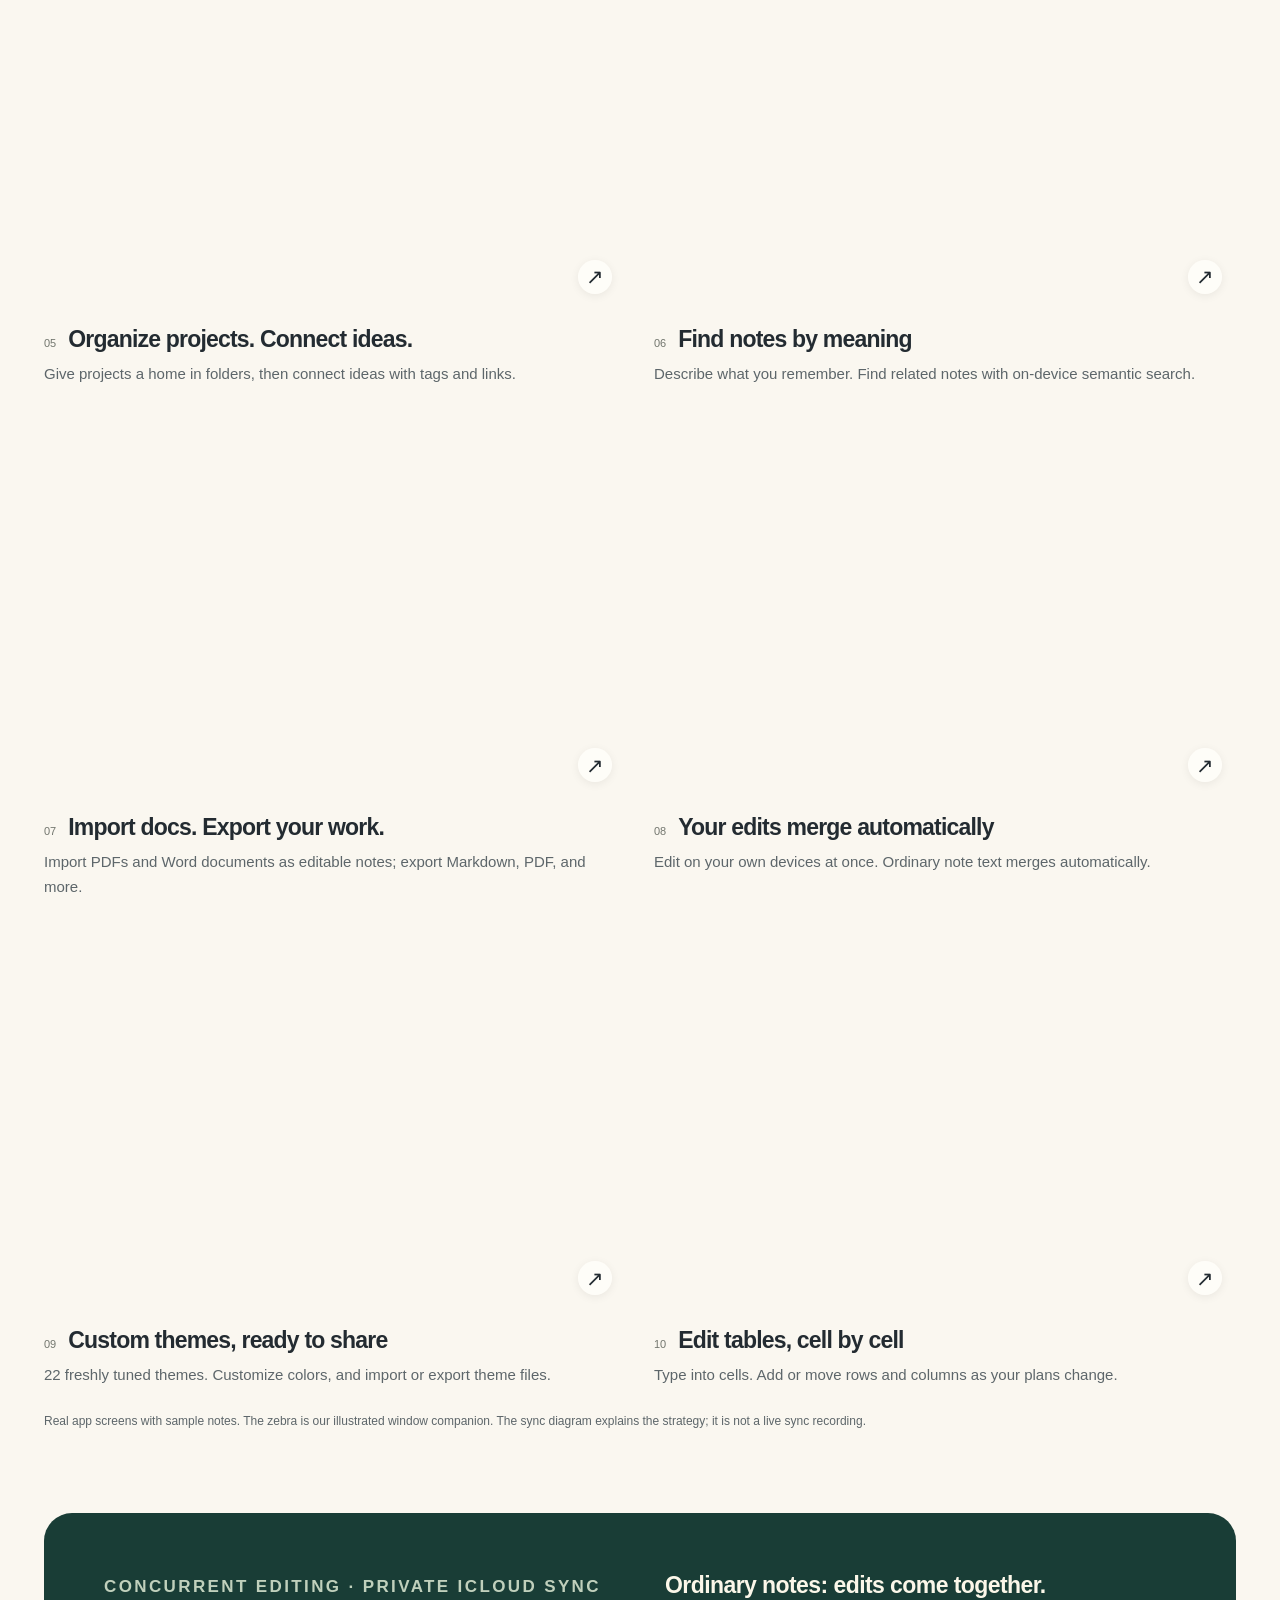
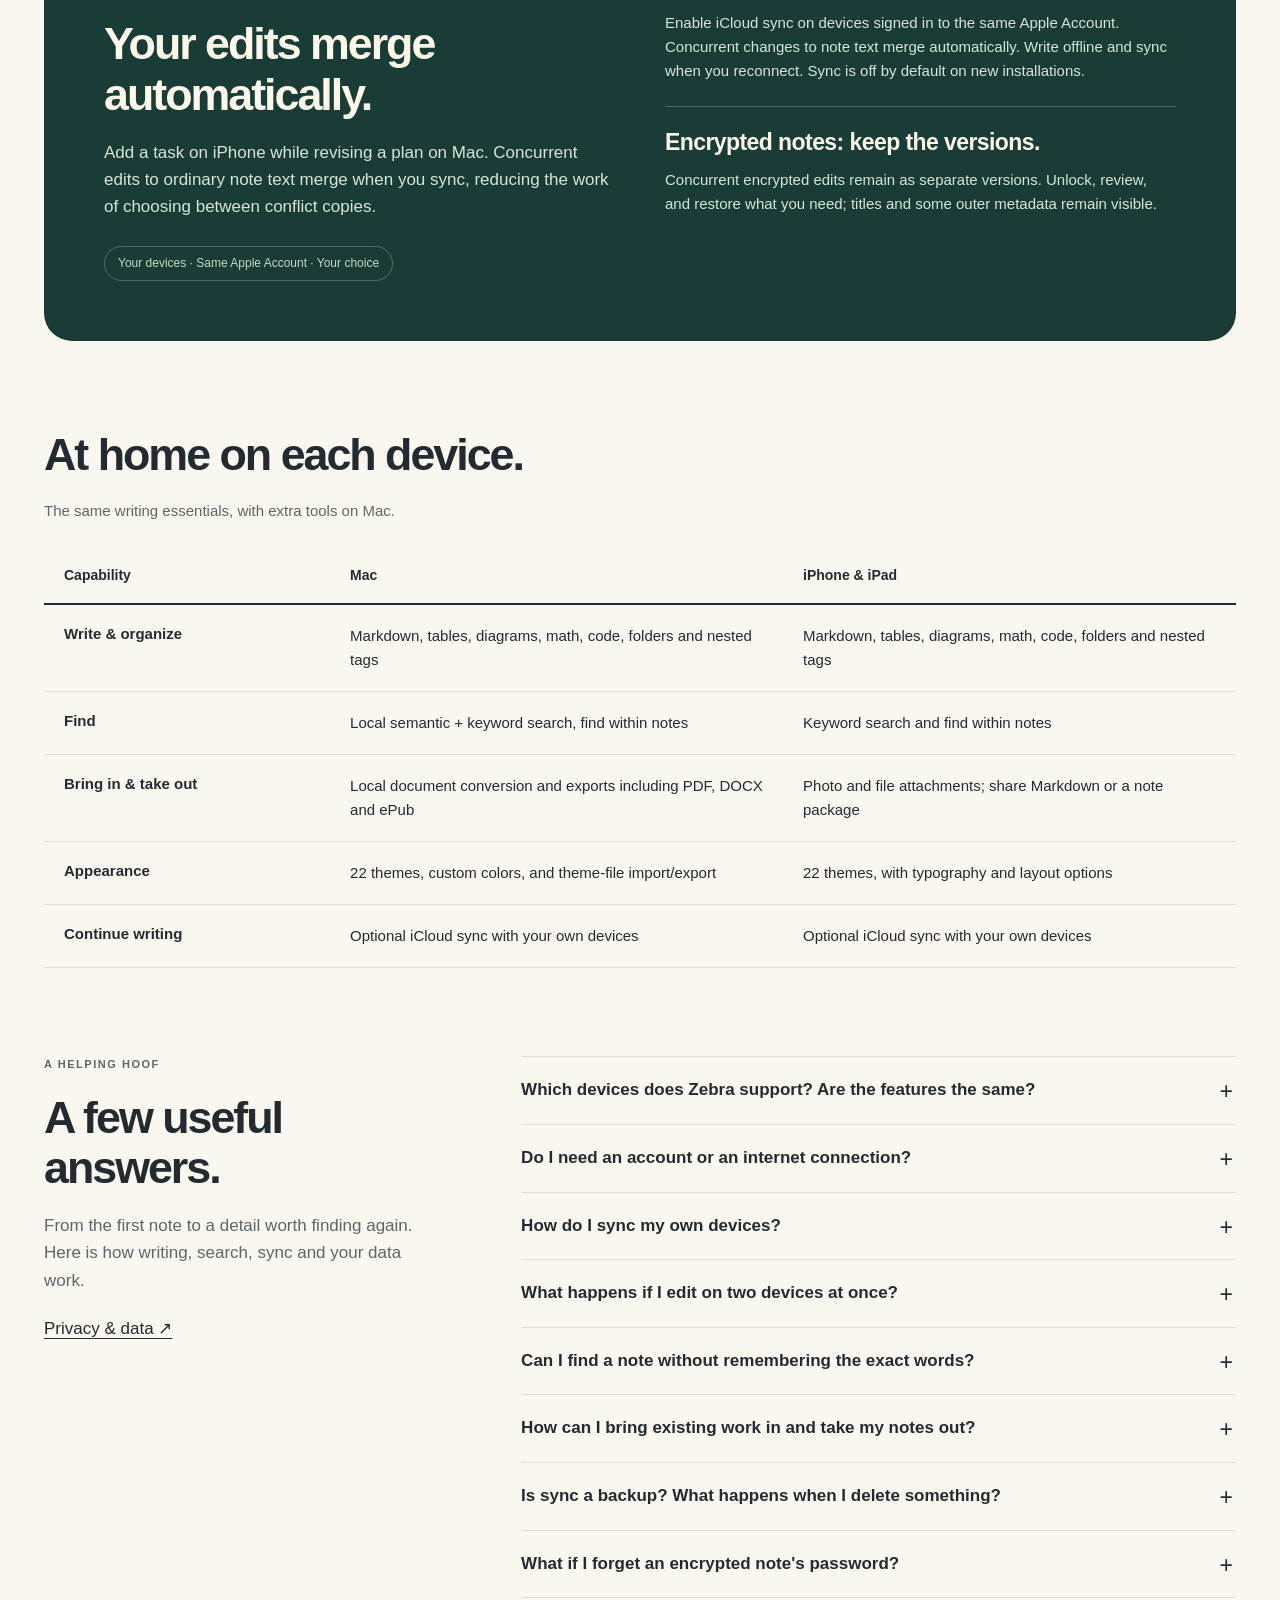
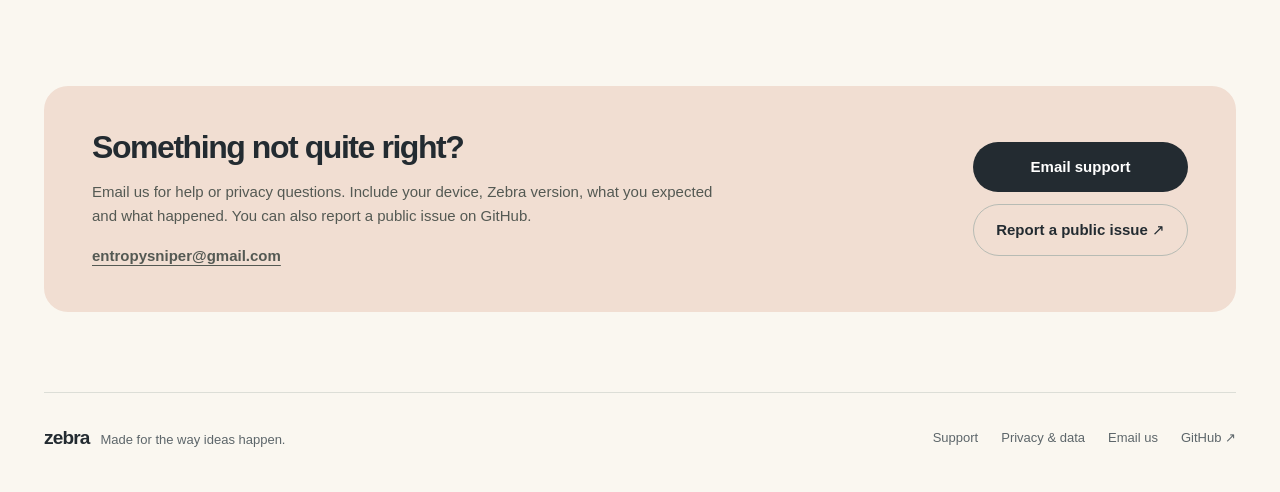
==== commit a4fc9b9c: "Update website assets, localization, and scripts" ====
--- a/index.html
+++ b/index.html
@@ -1,12 +1,12 @@
 <!doctype html>
 <html lang="en"><head><meta charset="utf-8"><meta name="viewport" content="width=device-width, initial-scale=1"><meta name="color-scheme" content="light"><meta name="theme-color" content="#faf7f0"><meta name="referrer" content="strict-origin-when-cross-origin"><meta http-equiv="Content-Security-Policy" content="default-src 'self'; script-src 'self'; style-src 'self'; img-src 'self'; connect-src 'none'; object-src 'none'; base-uri 'self'; form-action 'none'">
-<title>Zebra — Markdown notes, diagrams, math &amp; more</title><meta name="description" content="A native Markdown notebook for Mac, iPhone and iPad. Write, organize, find and carry your ideas across your own devices. Explore Zebra and get support."><link rel="canonical" href="https://entropysniper-app.github.io/zebra.app/index.html"><link rel="alternate" hreflang="en" href="https://entropysniper-app.github.io/zebra.app/index.html"><link rel="alternate" hreflang="zh-Hans" href="https://entropysniper-app.github.io/zebra.app/zh/index.html"><link rel="alternate" hreflang="x-default" href="https://entropysniper-app.github.io/zebra.app/index.html"><meta property="og:type" content="website"><meta property="og:title" content="Zebra — Markdown notes, diagrams, math &amp; more"><meta property="og:description" content="A native Markdown notebook for Mac, iPhone and iPad. Write, organize, find and carry your ideas across your own devices. Explore Zebra and get support."><meta property="og:url" content="https://entropysniper-app.github.io/zebra.app/index.html"><meta property="og:image" content="https://entropysniper-app.github.io/zebra.app/assets/images/macos/en-US/01-write-large.webp?v=100ccf638921"><meta name="twitter:card" content="summary_large_image"><link rel="icon" href="assets/images/icon.png"><link rel="apple-touch-icon" href="assets/images/icon.png"><link rel="stylesheet" href="assets/site.css"><script defer src="assets/site.js"></script></head><body>
-<a class="skip-link" href="#main">Skip to content</a><div class="container"><header class="site-header"><a class="brand" href="index.html" aria-label="Zebra Home"><img src="assets/images/icon.png" width="42" height="42" alt="">zebra</a><nav class="site-nav" aria-label="Main navigation"><a class="nav-extra" href="index.html#explore">Explore</a><a class="nav-extra" href="index.html#sync">Sync</a><a href="index.html#support">Support</a><a class="language" href="zh/index.html" lang="zh-Hans" hreflang="zh-Hans">简体中文</a></nav></header><main id="main"><section class="hero"><div><p class="eyebrow">Markdown notes · Mac, iPhone & iPad</p><h1>Type Markdown.<br>Give ideas their full shape.</h1><p class="lead">Type the syntax. See it formatted. Add diagrams, math, code, and editable tables as your ideas grow—from a quick note to a piece worth sharing.</p><div class="actions"><a class="button" href="#explore">Meet Zebra <span aria-hidden="true">↓</span></a><a class="button secondary" href="#support">Get help</a></div></div><div><a class="hero-image-link" href="#explore" aria-label="Meet Zebra"><div class="poster"><img src="assets/images/macos/en-US/01-write-large.webp?v=100ccf638921" srcset="assets/images/macos/en-US/01-write-small.webp?v=24a178eb099c 720w, assets/images/macos/en-US/01-write-large.webp?v=100ccf638921 1440w" sizes="(max-width: 700px) 94vw, 55vw" width="2880" height="1800" alt="Type Markdown directly — Zebra Mac" fetchpriority="high"></div></a><p class="hero-caption">Zebra on Mac · fictional notes, real app screenshots</p></div></section>
+<title>Zebra — Markdown notes, diagrams, math &amp; more</title><meta name="description" content="A native Markdown notebook for Mac, iPhone and iPad. Write, organize, find and carry your ideas across your own devices. Explore Zebra and get support."><link rel="canonical" href="https://entropysniper-app.github.io/zebra.app/index.html"><link rel="alternate" hreflang="en" href="https://entropysniper-app.github.io/zebra.app/index.html"><link rel="alternate" hreflang="zh-Hans" href="https://entropysniper-app.github.io/zebra.app/zh/index.html"><link rel="alternate" hreflang="ja" href="https://entropysniper-app.github.io/zebra.app/ja/index.html"><link rel="alternate" hreflang="fr" href="https://entropysniper-app.github.io/zebra.app/fr/index.html"><link rel="alternate" hreflang="x-default" href="https://entropysniper-app.github.io/zebra.app/index.html"><meta property="og:type" content="website"><meta property="og:title" content="Zebra — Markdown notes, diagrams, math &amp; more"><meta property="og:description" content="A native Markdown notebook for Mac, iPhone and iPad. Write, organize, find and carry your ideas across your own devices. Explore Zebra and get support."><meta property="og:url" content="https://entropysniper-app.github.io/zebra.app/index.html"><meta property="og:image" content="https://entropysniper-app.github.io/zebra.app/assets/images/macos/en-US/01-write-large.webp?v=100ccf638921"><meta property="og:locale" content="en_US"><meta property="og:locale:alternate" content="zh_CN"><meta property="og:locale:alternate" content="ja_JP"><meta property="og:locale:alternate" content="fr_FR"><meta name="twitter:card" content="summary_large_image"><link rel="icon" href="assets/images/icon.png"><link rel="apple-touch-icon" sizes="180x180" href="assets/images/apple-touch-icon.png"><link rel="stylesheet" href="assets/site.css"><script defer src="assets/site.js"></script></head><body>
+<a class="skip-link" href="#main">Skip to content</a><div class="container"><header class="site-header"><a class="brand" href="index.html" aria-label="Zebra Home"><img src="assets/images/icon.png" width="42" height="42" alt="">zebra</a><nav class="site-nav" aria-label="Main navigation"><a class="nav-extra" href="index.html#explore">Explore</a><a class="nav-extra" href="index.html#sync">Sync</a><a href="index.html#support">Support</a><details class="language-menu"><summary><svg class="globe" aria-hidden="true" focusable="false" viewBox="0 0 16 16" width="16" height="16" fill="none" stroke="currentColor" stroke-width="1.3"><circle cx="8" cy="8" r="6.4"/><path d="M1.6 8h12.8M8 1.6c1.9 2 2.8 4.1 2.8 6.4S9.9 12.4 8 14.4M8 1.6C6.1 3.6 5.2 5.7 5.2 8s.9 4.4 2.8 6.4"/></svg><span class="visually-hidden">Language: </span><span lang="en">English</span></summary><ul class="language-list"><li><a href="zh/index.html" lang="zh-Hans" hreflang="zh-Hans">简体中文</a></li><li><a href="ja/index.html" lang="ja" hreflang="ja">日本語</a></li><li><a href="fr/index.html" lang="fr" hreflang="fr">Français</a></li></ul></details></nav></header><main id="main"><section class="hero"><div><p class="eyebrow">Markdown notes · Mac, iPhone &amp; iPad</p><h1>Type Markdown.<br>Give ideas their full shape.</h1><p class="lead">Type the syntax. See it formatted. Add diagrams, math, code, and editable tables as your ideas grow—from a quick note to a piece worth sharing.</p><div class="actions"><a class="button" href="#explore">Meet Zebra <span aria-hidden="true">↓</span></a><a class="button secondary" href="#support">Get help</a></div></div><div><a class="hero-image-link" href="#explore" aria-label="Meet Zebra"><div class="poster"><img src="assets/images/macos/en-US/01-write-large.webp?v=100ccf638921" srcset="assets/images/macos/en-US/01-write-small.webp?v=24a178eb099c 720w, assets/images/macos/en-US/01-write-large.webp?v=100ccf638921 1440w" sizes="(max-width: 700px) 94vw, 55vw" width="2880" height="1800" alt="Type Markdown directly — Zebra Mac" fetchpriority="high"></div></a><p class="hero-caption">Zebra on Mac · fictional notes, real app screenshots</p></div></section>
 <div class="principles"><span>Native Markdown writing</span><span>Your notes, local by default</span><span>Optional iCloud sync</span></div>
 <section class="film" id="film" aria-labelledby="film-title"><p class="eyebrow">Zebra in 14 seconds</p><h2 id="film-title">Watch an idea take shape.</h2><div class="film-frame"><video id="promo-video" controls muted loop playsinline preload="none" poster="assets/video/zebra-promo-en.jpg?v=9886eb8dcfa4" width="1920" height="1080" aria-label="Zebra promo film" aria-describedby="film-caption"><source src="assets/video/zebra-promo-en.mp4?v=bd1433f5552d" type="video/mp4"></video><button class="film-toggle" type="button" hidden data-play-label="Play video" data-pause-label="Pause video" aria-label="Play video"><span aria-hidden="true"></span></button></div><p class="film-caption" id="film-caption">Every app screen in this film is a real Zebra capture; the moving type is added for the film.</p></section>
 <section id="explore"><div class="section-heading"><div><p class="eyebrow">A little note. A bigger picture.</p><h2>More ways to make yourself clear.</h2><p>Start with a sentence. Add the details that make it yours. Choose a device to see what Zebra can do there.</p></div><div class="device-switch" role="group" aria-label="Choose a device"><button type="button" data-device-button="macos" aria-pressed="true">Mac</button><button type="button" data-device-button="iphone" aria-pressed="false">iPhone</button><button type="button" data-device-button="ipad" aria-pressed="false">iPad</button></div></div><p id="gallery-status" class="eyebrow" aria-live="polite">Mac · 10 features</p><noscript><p class="no-script">These Mac screenshots and the support content work without JavaScript. Enable JavaScript to switch devices and open larger images.</p></noscript><div id="gallery" class="gallery" data-device="macos"><article class="feature"><button class="feature-image" type="button" data-large="assets/images/macos/en-US/01-write-large.webp?v=100ccf638921" aria-label="View screenshot: Type Markdown directly"><img src="assets/images/macos/en-US/01-write-small.webp?v=24a178eb099c" srcset="assets/images/macos/en-US/01-write-small.webp?v=24a178eb099c 720w, assets/images/macos/en-US/01-write-large.webp?v=100ccf638921 1440w" sizes="(max-width: 700px) 94vw, 46vw" width="2880" height="1800" alt="Type Markdown directly — Zebra Mac" loading="lazy" decoding="async"><span class="zoom-indicator" aria-hidden="true">↗</span></button><div class="feature-copy"><div class="feature-top"><span class="feature-index">01</span><h3>Type Markdown directly</h3></div><p>Type Markdown directly. Headings, lists, bold text, and code take shape as you write.</p></div></article><article class="feature"><button class="feature-image" type="button" data-large="assets/images/macos/en-US/02-diagrams-large.webp?v=155a1137bed3" aria-label="View screenshot: Turn text into diagrams"><img src="assets/images/macos/en-US/02-diagrams-small.webp?v=e4043d81ec0c" srcset="assets/images/macos/en-US/02-diagrams-small.webp?v=e4043d81ec0c 720w, assets/images/macos/en-US/02-diagrams-large.webp?v=155a1137bed3 1440w" sizes="(max-width: 700px) 94vw, 46vw" width="2880" height="1800" alt="Turn text into diagrams — Zebra Mac" loading="lazy" decoding="async"><span class="zoom-indicator" aria-hidden="true">↗</span></button><div class="feature-copy"><div class="feature-top"><span class="feature-index">02</span><h3>Turn text into diagrams</h3></div><p>Write Mermaid to map a process. Edit the text to update your diagram.</p></div></article><article class="feature"><button class="feature-image" type="button" data-large="assets/images/macos/en-US/03-math-large.webp?v=39b98965737d" aria-label="View screenshot: Math, with the thinking"><img src="assets/images/macos/en-US/03-math-small.webp?v=3473971bc3a9" srcset="assets/images/macos/en-US/03-math-small.webp?v=3473971bc3a9 720w, assets/images/macos/en-US/03-math-large.webp?v=39b98965737d 1440w" sizes="(max-width: 700px) 94vw, 46vw" width="2880" height="1800" alt="Math, with the thinking — Zebra Mac" loading="lazy" decoding="async"><span class="zoom-indicator" aria-hidden="true">↗</span></button><div class="feature-copy"><div class="feature-top"><span class="feature-index">03</span><h3>Math, with the thinking</h3></div><p>Keep LaTeX formulas beside the reasoning that makes them useful.</p></div></article><article class="feature"><button class="feature-image" type="button" data-large="assets/images/macos/en-US/04-code-large.webp?v=79f74a6ea4d1" aria-label="View screenshot: Code alongside its context"><img src="assets/images/macos/en-US/04-code-small.webp?v=af7658b11ed4" srcset="assets/images/macos/en-US/04-code-small.webp?v=af7658b11ed4 720w, assets/images/macos/en-US/04-code-large.webp?v=79f74a6ea4d1 1440w" sizes="(max-width: 700px) 94vw, 46vw" width="2880" height="1800" alt="Code alongside its context — Zebra Mac" loading="lazy" decoding="async"><span class="zoom-indicator" aria-hidden="true">↗</span></button><div class="feature-copy"><div class="feature-top"><span class="feature-index">04</span><h3>Code alongside its context</h3></div><p>Keep highlighted code beside your explanations, ready for your next visit.</p></div></article><article class="feature"><button class="feature-image" type="button" data-large="assets/images/macos/en-US/05-organize-large.webp?v=dee588b7841b" aria-label="View screenshot: Organize projects. Connect ideas."><img src="assets/images/macos/en-US/05-organize-small.webp?v=c8dacab4e317" srcset="assets/images/macos/en-US/05-organize-small.webp?v=c8dacab4e317 720w, assets/images/macos/en-US/05-organize-large.webp?v=dee588b7841b 1440w" sizes="(max-width: 700px) 94vw, 46vw" width="2880" height="1800" alt="Organize projects. Connect ideas. — Zebra Mac" loading="lazy" decoding="async"><span class="zoom-indicator" aria-hidden="true">↗</span></button><div class="feature-copy"><div class="feature-top"><span class="feature-index">05</span><h3>Organize projects. Connect ideas.</h3></div><p>Give projects a home in folders, then connect ideas with tags and links.</p></div></article><article class="feature"><button class="feature-image" type="button" data-large="assets/images/macos/en-US/06-search-large.webp?v=430d9109c633" aria-label="View screenshot: Find notes by meaning"><img src="assets/images/macos/en-US/06-search-small.webp?v=f14ae2be7cb1" srcset="assets/images/macos/en-US/06-search-small.webp?v=f14ae2be7cb1 720w, assets/images/macos/en-US/06-search-large.webp?v=430d9109c633 1440w" sizes="(max-width: 700px) 94vw, 46vw" width="2880" height="1800" alt="Find notes by meaning — Zebra Mac" loading="lazy" decoding="async"><span class="zoom-indicator" aria-hidden="true">↗</span></button><div class="feature-copy"><div class="feature-top"><span class="feature-index">06</span><h3>Find notes by meaning</h3></div><p>Describe what you remember. Find related notes with on-device semantic search.</p></div></article><article class="feature"><button class="feature-image" type="button" data-large="assets/images/macos/en-US/07-import-export-large.webp?v=57fd32e83fe4" aria-label="View screenshot: Import docs. Export your work."><img src="assets/images/macos/en-US/07-import-export-small.webp?v=231ad5e020d6" srcset="assets/images/macos/en-US/07-import-export-small.webp?v=231ad5e020d6 720w, assets/images/macos/en-US/07-import-export-large.webp?v=57fd32e83fe4 1440w" sizes="(max-width: 700px) 94vw, 46vw" width="2880" height="1800" alt="Import docs. Export your work. — Zebra Mac" loading="lazy" decoding="async"><span class="zoom-indicator" aria-hidden="true">↗</span></button><div class="feature-copy"><div class="feature-top"><span class="feature-index">07</span><h3>Import docs. Export your work.</h3></div><p>Import PDFs and Word documents as editable notes; export Markdown, PDF, and more.</p></div></article><article class="feature"><button class="feature-image" type="button" data-large="assets/images/macos/en-US/08-sync-large.webp?v=0b6e7846a100" aria-label="View screenshot: Your edits merge automatically"><img src="assets/images/macos/en-US/08-sync-small.webp?v=9d823f22e84d" srcset="assets/images/macos/en-US/08-sync-small.webp?v=9d823f22e84d 720w, assets/images/macos/en-US/08-sync-large.webp?v=0b6e7846a100 1440w" sizes="(max-width: 700px) 94vw, 46vw" width="2880" height="1800" alt="Your edits merge automatically — Zebra Mac" loading="lazy" decoding="async"><span class="zoom-indicator" aria-hidden="true">↗</span></button><div class="feature-copy"><div class="feature-top"><span class="feature-index">08</span><h3>Your edits merge automatically</h3></div><p>Edit on your own devices at once. Ordinary note text merges automatically.</p></div></article><article class="feature"><button class="feature-image" type="button" data-large="assets/images/macos/en-US/09-themes-large.webp?v=5fbc0e7aff3e" aria-label="View screenshot: Custom themes, ready to share"><img src="assets/images/macos/en-US/09-themes-small.webp?v=2f8062e11f0a" srcset="assets/images/macos/en-US/09-themes-small.webp?v=2f8062e11f0a 720w, assets/images/macos/en-US/09-themes-large.webp?v=5fbc0e7aff3e 1440w" sizes="(max-width: 700px) 94vw, 46vw" width="2880" height="1800" alt="Custom themes, ready to share — Zebra Mac" loading="lazy" decoding="async"><span class="zoom-indicator" aria-hidden="true">↗</span></button><div class="feature-copy"><div class="feature-top"><span class="feature-index">09</span><h3>Custom themes, ready to share</h3></div><p>22 freshly tuned themes. Customize colors, and import or export theme files.</p></div></article><article class="feature"><button class="feature-image" type="button" data-large="assets/images/macos/en-US/10-tables-large.webp?v=350336465201" aria-label="View screenshot: Edit tables, cell by cell"><img src="assets/images/macos/en-US/10-tables-small.webp?v=0e3b28eeed0c" srcset="assets/images/macos/en-US/10-tables-small.webp?v=0e3b28eeed0c 720w, assets/images/macos/en-US/10-tables-large.webp?v=350336465201 1440w" sizes="(max-width: 700px) 94vw, 46vw" width="2880" height="1800" alt="Edit tables, cell by cell — Zebra Mac" loading="lazy" decoding="async"><span class="zoom-indicator" aria-hidden="true">↗</span></button><div class="feature-copy"><div class="feature-top"><span class="feature-index">10</span><h3>Edit tables, cell by cell</h3></div><p>Type into cells. Add or move rows and columns as your plans change.</p></div></article></div><p class="gallery-note">Real app screens with sample notes. The zebra is our illustrated window companion. The sync diagram explains the strategy; it is not a live sync recording.</p></section>
 <section id="sync" class="sync-section"><div><p class="eyebrow">Concurrent editing · Private iCloud sync</p><h2>Your edits merge<br>automatically.</h2><p>Add a task on iPhone while revising a plan on Mac. Concurrent edits to ordinary note text merge when you sync, reducing the work of choosing between conflict copies.</p><span class="sync-mark">Your devices · Same Apple Account · Your choice</span></div><div><div class="sync-card"><h3>Ordinary notes: edits come together.</h3><p>Enable iCloud sync on devices signed in to the same Apple Account. Concurrent changes to note text merge automatically. Write offline and sync when you reconnect. Sync is off by default on new installations.</p></div><div class="sync-card"><h3>Encrypted notes: keep the versions.</h3><p>Concurrent encrypted edits remain as separate versions. Unlock, review, and restore what you need; titles and some outer metadata remain visible.</p></div></div></section>
 <section class="platforms"><h2>At home on each device.</h2><table class="platform-table"><caption>The same writing essentials, with extra tools on Mac.</caption><thead><tr><th scope="col">Capability</th><th scope="col">Mac</th><th scope="col">iPhone &amp; iPad</th></tr></thead><tbody><tr><th scope="row">Write &amp; organize</th><td>Markdown, tables, diagrams, math, code, folders and nested tags</td><td>Markdown, tables, diagrams, math, code, folders and nested tags</td></tr><tr><th scope="row">Find</th><td>Local semantic + keyword search, find within notes</td><td>Keyword search and find within notes</td></tr><tr><th scope="row">Bring in &amp; take out</th><td>Local document conversion and exports including PDF, DOCX and ePub</td><td>Photo and file attachments; share Markdown or a note package</td></tr><tr><th scope="row">Appearance</th><td>22 themes, custom colors, and theme-file import/export</td><td>22 themes, with typography and layout options</td></tr><tr><th scope="row">Continue writing</th><td>Optional iCloud sync with your own devices</td><td>Optional iCloud sync with your own devices</td></tr></tbody></table></section>
-<section class="support" id="support"><div class="intro"><p class="eyebrow">A helping hoof</p><h2>A few useful answers.</h2><p>From the first note to a detail worth finding again. Here is how writing, search, sync and your data work.</p><a href="privacy.html">Privacy & data ↗</a></div><div class="faq"><details id="faq-platforms"><summary>Which devices does Zebra support? Are the features the same?</summary><div><p>Zebra requires macOS 14 or later on Mac, and iOS 17 or later on iPhone and iPad. All platforms support Markdown, tables, math, Mermaid diagrams, code highlighting, folders, and nested tags. Mac also offers local semantic search, document conversion, and more export formats. iPhone and iPad offer keyword search, find within notes, photo and file attachments, and sharing as Markdown or a note package with attachments. All devices offer 22 built-in themes. Mac also lets you create custom themes and import or export .zebratheme files to share them.</p></div></details><details id="faq-offline"><summary>Do I need an account or an internet connection?</summary><div><p>No Zebra account is required. Notes are stored on your device by default, and core writing and organization work offline. Changes save automatically on the device. iCloud sync needs an Apple Account and a connection. Web clipping, link previews, and remote attachments connect to the relevant websites.</p></div></details><details id="faq-sync-setup"><summary>How do I sync my own devices?</summary><div><p>Sign in to the same Apple Account on each device and make sure iCloud is available. Then enable iCloud sync in Zebra&#x27;s settings on each device. Sync is off by default for new installations; existing choices are preserved. The first sync can take time, so open Zebra and keep a network connection available. If changes have not arrived, check the app&#x27;s sync status, your connection, and your iCloud sign-in. Turning sync off on one device does not turn it off elsewhere or erase cloud copies.</p></div></details><details id="faq-concurrent-edits"><summary>What happens if I edit on two devices at once?</summary><div><p>Ordinary note text uses CRDT sync to merge concurrent edits across devices. Offline edits can join those changes when you reconnect. Encrypted notes work differently: sequential edits move forward, while concurrent edits are retained as separate encrypted versions. If there are versions to resolve, open Encrypted Note Versions, use the relevant password to view them, and choose the version to use. Sync connects your own devices; it is not a shared team workspace.</p></div></details><details id="faq-search"><summary>Can I find a note without remembering the exact words?</summary><div><p>On Mac, press ⌘O to open Zebra Actions and describe what you remember. Local semantic search combines the meaning of Chinese and English text with keywords. No separate model download is needed, and keyword search remains available if the system&#x27;s semantic capabilities are unavailable. Encrypted notes are excluded from semantic indexing, even while unlocked. iPhone and iPad currently offer keyword search and find within notes.</p></div></details><details id="faq-import-export"><summary>How can I bring existing work in and take my notes out?</summary><div><p>On Mac, import Markdown, HTML, TextBundle, and other supported formats. Text-based PDFs, DOCX, XLSX/XLS, PPTX, and other supported documents can be converted locally into editable notes while keeping the originals. Conversion focuses on text and structure; complex layouts may change. Mac exports include Markdown, PDF, HTML, DOCX, and ePub. On iPhone and iPad, attach photos or files, then use the note menu to share Markdown or package the note and its attachments together.</p></div></details><details id="faq-backup-delete"><summary>Is sync a backup? What happens when I delete something?</summary><div><p>Sync carries changes between devices and should not be your only backup. On Mac, choose File &gt; Export Backup to save a .zebrabk library backup with notes and attachments. You can review the effect of a restore before proceeding. Turning sync off or removing the app does not erase copies on other devices, exported files, backups, or existing cloud copies. Deleted encrypted notes retain their sync history for recovery. There is currently no button to erase all cloud history. Keep an independent copy before deleting or restoring important work.</p></div></details><details id="faq-encryption"><summary>What if I forget an encrypted note&#x27;s password?</summary><div><p>The developer has no stored password or recovery key that can restore access. Keep your password safe; encrypted content in a backup still needs it. Individual note encryption protects the body and encrypted attachments, while titles and some outer information remain visible. Encrypting an ordinary note cannot retract plaintext copies that were previously synced, exported, or backed up.</p></div></details></div></section>
+<section class="support" id="support"><div class="intro"><p class="eyebrow">A helping hoof</p><h2>A few useful answers.</h2><p>From the first note to a detail worth finding again. Here is how writing, search, sync and your data work.</p><a href="privacy.html">Privacy &amp; data ↗</a></div><div class="faq"><details id="faq-platforms"><summary>Which devices does Zebra support? Are the features the same?</summary><div><p>Zebra requires macOS 14 or later on Mac, and iOS 17 or later on iPhone and iPad. All platforms support Markdown, tables, math, Mermaid diagrams, code highlighting, folders, and nested tags. Mac also offers local semantic search, document conversion, and more export formats. iPhone and iPad offer keyword search, find within notes, photo and file attachments, and sharing as Markdown or a note package with attachments. All devices offer 22 built-in themes. Mac also lets you create custom themes and import or export .zebratheme files to share them.</p></div></details><details id="faq-offline"><summary>Do I need an account or an internet connection?</summary><div><p>No Zebra account is required. Notes are stored on your device by default, and core writing and organization work offline. Changes save automatically on the device. iCloud sync needs an Apple Account and a connection. Web clipping, link previews, and remote attachments connect to the relevant websites.</p></div></details><details id="faq-sync-setup"><summary>How do I sync my own devices?</summary><div><p>Sign in to the same Apple Account on each device and make sure iCloud is available. Then enable iCloud sync in Zebra&#x27;s settings on each device. Sync is off by default for new installations; existing choices are preserved. The first sync can take time, so open Zebra and keep a network connection available. If changes have not arrived, check the app&#x27;s sync status, your connection, and your iCloud sign-in. Turning sync off on one device does not turn it off elsewhere or erase cloud copies.</p></div></details><details id="faq-concurrent-edits"><summary>What happens if I edit on two devices at once?</summary><div><p>Ordinary note text uses CRDT sync to merge concurrent edits across devices. Offline edits can join those changes when you reconnect. Encrypted notes work differently: sequential edits move forward, while concurrent edits are retained as separate encrypted versions. If there are versions to resolve, open Encrypted Note Versions, use the relevant password to view them, and choose the version to use. Sync connects your own devices; it is not a shared team workspace.</p></div></details><details id="faq-search"><summary>Can I find a note without remembering the exact words?</summary><div><p>On Mac, press ⌘O to open Zebra Actions and describe what you remember. Local semantic search combines the meaning of Chinese and English text with keywords. No separate model download is needed, and keyword search remains available if the system&#x27;s semantic capabilities are unavailable. Encrypted notes are excluded from semantic indexing, even while unlocked. iPhone and iPad currently offer keyword search and find within notes.</p></div></details><details id="faq-import-export"><summary>How can I bring existing work in and take my notes out?</summary><div><p>On Mac, import Markdown, HTML, TextBundle, and other supported formats. Text-based PDFs, DOCX, XLSX/XLS, PPTX, and other supported documents can be converted locally into editable notes while keeping the originals. Conversion focuses on text and structure; complex layouts may change. Mac exports include Markdown, PDF, HTML, DOCX, and ePub. On iPhone and iPad, attach photos or files, then use the note menu to share Markdown or package the note and its attachments together.</p></div></details><details id="faq-backup-delete"><summary>Is sync a backup? What happens when I delete something?</summary><div><p>Sync carries changes between devices and should not be your only backup. On Mac, choose File &gt; Export Backup to save a .zebrabk library backup with notes and attachments. You can review the effect of a restore before proceeding. Turning sync off or removing the app does not erase copies on other devices, exported files, backups, or existing cloud copies. Deleted encrypted notes retain their sync history for recovery. There is currently no button to erase all cloud history. Keep an independent copy before deleting or restoring important work.</p></div></details><details id="faq-encryption"><summary>What if I forget an encrypted note&#x27;s password?</summary><div><p>The developer has no stored password or recovery key that can restore access. Keep your password safe; encrypted content in a backup still needs it. Individual note encryption protects the body and encrypted attachments, while titles and some outer information remain visible. Encrypting an ordinary note cannot retract plaintext copies that were previously synced, exported, or backed up.</p></div></details></div></section>
 <section class="contact" id="contact"><div><h2>Something not quite right?</h2><p>Email us for help or privacy questions. Include your device, Zebra version, what you expected and what happened. You can also report a public issue on GitHub.</p><p class="contact-email"><a href="mailto:entropysniper@gmail.com">entropysniper@gmail.com</a></p></div><div class="contact-options"><a class="button" href="mailto:entropysniper@gmail.com">Email support</a><a class="button secondary" href="https://github.com/entropysniper-app/zebra.app/issues/new">Report a public issue ↗</a></div></section></main>
-<dialog id="poster-dialog" class="poster-dialog" aria-labelledby="dialog-title"><div class="dialog-bar"><h2 id="dialog-title"></h2><button id="dialog-close" type="button" aria-label="Close screenshot">×</button></div><img id="dialog-image" alt=""></dialog><script id="gallery-data" type="application/json">{"devices":{"macos":[{"headline":"Type Markdown directly","summary":"Type Markdown directly. Headings, lists, bold text, and code take shape as you write.","small":"assets/images/macos/en-US/01-write-small.webp?v=24a178eb099c","large":"assets/images/macos/en-US/01-write-large.webp?v=100ccf638921","smallWidth":720,"largeWidth":1440,"width":2880,"height":1800,"alt":"Type Markdown directly — Zebra Mac"},{"headline":"Turn text into diagrams","summary":"Write Mermaid to map a process. Edit the text to update your diagram.","small":"assets/images/macos/en-US/02-diagrams-small.webp?v=e4043d81ec0c","large":"assets/images/macos/en-US/02-diagrams-large.webp?v=155a1137bed3","smallWidth":720,"largeWidth":1440,"width":2880,"height":1800,"alt":"Turn text into diagrams — Zebra Mac"},{"headline":"Math, with the thinking","summary":"Keep LaTeX formulas beside the reasoning that makes them useful.","small":"assets/images/macos/en-US/03-math-small.webp?v=3473971bc3a9","large":"assets/images/macos/en-US/03-math-large.webp?v=39b98965737d","smallWidth":720,"largeWidth":1440,"width":2880,"height":1800,"alt":"Math, with the thinking — Zebra Mac"},{"headline":"Code alongside its context","summary":"Keep highlighted code beside your explanations, ready for your next visit.","small":"assets/images/macos/en-US/04-code-small.webp?v=af7658b11ed4","large":"assets/images/macos/en-US/04-code-large.webp?v=79f74a6ea4d1","smallWidth":720,"largeWidth":1440,"width":2880,"height":1800,"alt":"Code alongside its context — Zebra Mac"},{"headline":"Organize projects. Connect ideas.","summary":"Give projects a home in folders, then connect ideas with tags and links.","small":"assets/images/macos/en-US/05-organize-small.webp?v=c8dacab4e317","large":"assets/images/macos/en-US/05-organize-large.webp?v=dee588b7841b","smallWidth":720,"largeWidth":1440,"width":2880,"height":1800,"alt":"Organize projects. Connect ideas. — Zebra Mac"},{"headline":"Find notes by meaning","summary":"Describe what you remember. Find related notes with on-device semantic search.","small":"assets/images/macos/en-US/06-search-small.webp?v=f14ae2be7cb1","large":"assets/images/macos/en-US/06-search-large.webp?v=430d9109c633","smallWidth":720,"largeWidth":1440,"width":2880,"height":1800,"alt":"Find notes by meaning — Zebra Mac"},{"headline":"Import docs. Export your work.","summary":"Import PDFs and Word documents as editable notes; export Markdown, PDF, and more.","small":"assets/images/macos/en-US/07-import-export-small.webp?v=231ad5e020d6","large":"assets/images/macos/en-US/07-import-export-large.webp?v=57fd32e83fe4","smallWidth":720,"largeWidth":1440,"width":2880,"height":1800,"alt":"Import docs. Export your work. — Zebra Mac"},{"headline":"Your edits merge automatically","summary":"Edit on your own devices at once. Ordinary note text merges automatically.","small":"assets/images/macos/en-US/08-sync-small.webp?v=9d823f22e84d","large":"assets/images/macos/en-US/08-sync-large.webp?v=0b6e7846a100","smallWidth":720,"largeWidth":1440,"width":2880,"height":1800,"alt":"Your edits merge automatically — Zebra Mac"},{"headline":"Custom themes, ready to share","summary":"22 freshly tuned themes. Customize colors, and import or export theme files.","small":"assets/images/macos/en-US/09-themes-small.webp?v=2f8062e11f0a","large":"assets/images/macos/en-US/09-themes-large.webp?v=5fbc0e7aff3e","smallWidth":720,"largeWidth":1440,"width":2880,"height":1800,"alt":"Custom themes, ready to share — Zebra Mac"},{"headline":"Edit tables, cell by cell","summary":"Type into cells. Add or move rows and columns as your plans change.","small":"assets/images/macos/en-US/10-tables-small.webp?v=0e3b28eeed0c","large":"assets/images/macos/en-US/10-tables-large.webp?v=350336465201","smallWidth":720,"largeWidth":1440,"width":2880,"height":1800,"alt":"Edit tables, cell by cell — Zebra Mac"}],"iphone":[{"headline":"Type Markdown directly","summary":"Type Markdown directly. Headings, lists, bold text, and code take shape as you write.","small":"assets/images/iphone/en-US/01-write-small.webp?v=b495eca50b2a","large":"assets/images/iphone/en-US/01-write-large.webp?v=ab76ae2e254d","smallWidth":720,"largeWidth":1206,"width":1206,"height":2622,"alt":"Type Markdown directly — Zebra iPhone"},{"headline":"Turn text into diagrams","summary":"Write Mermaid to map a process. Edit the text to update your diagram.","small":"assets/images/iphone/en-US/02-diagrams-small.webp?v=41abadf1023f","large":"assets/images/iphone/en-US/02-diagrams-large.webp?v=d6bce378992b","smallWidth":720,"largeWidth":1206,"width":1206,"height":2622,"alt":"Turn text into diagrams — Zebra iPhone"},{"headline":"Math, with the thinking","summary":"Keep LaTeX formulas beside the reasoning that makes them useful.","small":"assets/images/iphone/en-US/03-math-small.webp?v=f41854838ec5","large":"assets/images/iphone/en-US/03-math-large.webp?v=097a3fcf0f02","smallWidth":720,"largeWidth":1206,"width":1206,"height":2622,"alt":"Math, with the thinking — Zebra iPhone"},{"headline":"Code alongside its context","summary":"Keep highlighted code beside your explanations, ready for your next visit.","small":"assets/images/iphone/en-US/04-code-small.webp?v=55c7ab83c6e2","large":"assets/images/iphone/en-US/04-code-large.webp?v=e390e94f3e3d","smallWidth":720,"largeWidth":1206,"width":1206,"height":2622,"alt":"Code alongside its context — Zebra iPhone"},{"headline":"Organize projects. Connect ideas.","summary":"Give projects a home in folders, then connect ideas with tags and links.","small":"assets/images/iphone/en-US/05-organize-small.webp?v=16795d7fda54","large":"assets/images/iphone/en-US/05-organize-large.webp?v=67ab3971d8cf","smallWidth":720,"largeWidth":1206,"width":1206,"height":2622,"alt":"Organize projects. Connect ideas. — Zebra iPhone"},{"headline":"Back to that exact line","summary":"Search by keyword, then highlight the passage you need inside a note.","small":"assets/images/iphone/en-US/06-search-small.webp?v=00c7e785b95c","large":"assets/images/iphone/en-US/06-search-large.webp?v=333c2c833b9c","smallWidth":720,"largeWidth":1206,"width":1206,"height":2622,"alt":"Back to that exact line — Zebra iPhone"},{"headline":"Import files. Export notes.","summary":"Import photos and files as attachments. Export Markdown or a note with its attachments.","small":"assets/images/iphone/en-US/07-import-export-small.webp?v=3ed9845ce24d","large":"assets/images/iphone/en-US/07-import-export-large.webp?v=b44f1b0a4a03","smallWidth":720,"largeWidth":1206,"width":1206,"height":2622,"alt":"Import files. Export notes. — Zebra iPhone"},{"headline":"Your edits merge automatically","summary":"Edit on your own devices at once. Ordinary note text merges automatically.","small":"assets/images/iphone/en-US/08-sync-small.webp?v=64655eb6f2f0","large":"assets/images/iphone/en-US/08-sync-large.webp?v=baad1e449270","smallWidth":720,"largeWidth":1206,"width":1206,"height":2622,"alt":"Your edits merge automatically — Zebra iPhone"},{"headline":"22 themes for your notes","summary":"Freshly tuned light and dark themes restyle your notes, code, and tables together.","small":"assets/images/iphone/en-US/09-themes-small.webp?v=fe9a58fb2333","large":"assets/images/iphone/en-US/09-themes-large.webp?v=1c14668ba004","smallWidth":720,"largeWidth":1206,"width":1206,"height":2622,"alt":"22 themes for your notes — Zebra iPhone"},{"headline":"Edit tables, cell by cell","summary":"Type into cells. Hold a handle to drag rows and columns into place.","small":"assets/images/iphone/en-US/10-tables-small.webp?v=28827ca54173","large":"assets/images/iphone/en-US/10-tables-large.webp?v=6798fdee075a","smallWidth":720,"largeWidth":1206,"width":1206,"height":2622,"alt":"Edit tables, cell by cell — Zebra iPhone"}],"ipad":[{"headline":"Type Markdown directly","summary":"Type Markdown directly. Headings, lists, bold text, and code take shape as you write.","small":"assets/images/ipad/en-US/01-write-small.webp?v=89e758c185ed","large":"assets/images/ipad/en-US/01-write-large.webp?v=2635e445d5f9","smallWidth":720,"largeWidth":1440,"width":2752,"height":2064,"alt":"Type Markdown directly — Zebra iPad"},{"headline":"Turn text into diagrams","summary":"Write Mermaid to map a process. Edit the text to update your diagram.","small":"assets/images/ipad/en-US/02-diagrams-small.webp?v=dc4ed3ef2459","large":"assets/images/ipad/en-US/02-diagrams-large.webp?v=6ba2fbe87ce8","smallWidth":720,"largeWidth":1440,"width":2752,"height":2064,"alt":"Turn text into diagrams — Zebra iPad"},{"headline":"Math, with the thinking","summary":"Keep LaTeX formulas beside the reasoning that makes them useful.","small":"assets/images/ipad/en-US/03-math-small.webp?v=ccfae0b33772","large":"assets/images/ipad/en-US/03-math-large.webp?v=225bcbbaba67","smallWidth":720,"largeWidth":1440,"width":2752,"height":2064,"alt":"Math, with the thinking — Zebra iPad"},{"headline":"Code alongside its context","summary":"Keep highlighted code beside your explanations, ready for your next visit.","small":"assets/images/ipad/en-US/04-code-small.webp?v=84cddfe32538","large":"assets/images/ipad/en-US/04-code-large.webp?v=65a60bc4f6d3","smallWidth":720,"largeWidth":1440,"width":2752,"height":2064,"alt":"Code alongside its context — Zebra iPad"},{"headline":"Organize projects. Connect ideas.","summary":"Give projects a home in folders, then connect ideas with tags and links.","small":"assets/images/ipad/en-US/05-organize-small.webp?v=237d8b04baeb","large":"assets/images/ipad/en-US/05-organize-large.webp?v=005fd03b4862","smallWidth":720,"largeWidth":1440,"width":2752,"height":2064,"alt":"Organize projects. Connect ideas. — Zebra iPad"},{"headline":"Back to that exact line","summary":"Search by keyword, then highlight the passage you need inside a note.","small":"assets/images/ipad/en-US/06-search-small.webp?v=8e8c4f9e10cc","large":"assets/images/ipad/en-US/06-search-large.webp?v=89266d516447","smallWidth":720,"largeWidth":1440,"width":2752,"height":2064,"alt":"Back to that exact line — Zebra iPad"},{"headline":"Import files. Export notes.","summary":"Import photos and files as attachments. Export Markdown or a note with its attachments.","small":"assets/images/ipad/en-US/07-import-export-small.webp?v=262079fcc917","large":"assets/images/ipad/en-US/07-import-export-large.webp?v=e53eac4f9869","smallWidth":720,"largeWidth":1440,"width":2752,"height":2064,"alt":"Import files. Export notes. — Zebra iPad"},{"headline":"Your edits merge automatically","summary":"Edit on your own devices at once. Ordinary note text merges automatically.","small":"assets/images/ipad/en-US/08-sync-small.webp?v=b8fe7b379c5b","large":"assets/images/ipad/en-US/08-sync-large.webp?v=c8701466f6d0","smallWidth":720,"largeWidth":1440,"width":2752,"height":2064,"alt":"Your edits merge automatically — Zebra iPad"},{"headline":"22 themes for your notes","summary":"Freshly tuned light and dark themes restyle your notes, code, and tables together.","small":"assets/images/ipad/en-US/09-themes-small.webp?v=5759b0d89c9b","large":"assets/images/ipad/en-US/09-themes-large.webp?v=d6900bbcdd44","smallWidth":720,"largeWidth":1440,"width":2752,"height":2064,"alt":"22 themes for your notes — Zebra iPad"},{"headline":"Edit tables, cell by cell","summary":"Type into cells. Hold a handle to drag rows and columns into place.","small":"assets/images/ipad/en-US/10-tables-small.webp?v=8577cfdf866a","large":"assets/images/ipad/en-US/10-tables-large.webp?v=290a6fc8fe85","smallWidth":720,"largeWidth":1440,"width":2752,"height":2064,"alt":"Edit tables, cell by cell — Zebra iPad"}]},"viewLabel":"View screenshot:","deviceLabels":{"macos":"Mac","iphone":"iPhone","ipad":"iPad"},"statusText":"10 features"}</script><footer class="site-footer"><div><span class="footer-brand">zebra</span> &nbsp; Made for the way ideas happen.</div><nav class="footer-links" aria-label="Footer navigation"><a href="index.html#support">Support</a><a href="privacy.html">Privacy & data</a><a href="mailto:entropysniper@gmail.com">Email us</a><a href="https://github.com/entropysniper-app/zebra.app">GitHub ↗</a></nav></footer></div></body></html>+<dialog id="poster-dialog" class="poster-dialog" aria-labelledby="dialog-title"><div class="dialog-bar"><h2 id="dialog-title"></h2><button id="dialog-close" type="button" aria-label="Close screenshot">×</button></div><img id="dialog-image" alt=""></dialog><script id="gallery-data" type="application/json">{"locale":"en-US","devices":{"macos":[{"headline":"Type Markdown directly","summary":"Type Markdown directly. Headings, lists, bold text, and code take shape as you write.","small":"assets/images/macos/en-US/01-write-small.webp?v=24a178eb099c","large":"assets/images/macos/en-US/01-write-large.webp?v=100ccf638921","smallWidth":720,"largeWidth":1440,"width":2880,"height":1800,"alt":"Type Markdown directly — Zebra Mac"},{"headline":"Turn text into diagrams","summary":"Write Mermaid to map a process. Edit the text to update your diagram.","small":"assets/images/macos/en-US/02-diagrams-small.webp?v=e4043d81ec0c","large":"assets/images/macos/en-US/02-diagrams-large.webp?v=155a1137bed3","smallWidth":720,"largeWidth":1440,"width":2880,"height":1800,"alt":"Turn text into diagrams — Zebra Mac"},{"headline":"Math, with the thinking","summary":"Keep LaTeX formulas beside the reasoning that makes them useful.","small":"assets/images/macos/en-US/03-math-small.webp?v=3473971bc3a9","large":"assets/images/macos/en-US/03-math-large.webp?v=39b98965737d","smallWidth":720,"largeWidth":1440,"width":2880,"height":1800,"alt":"Math, with the thinking — Zebra Mac"},{"headline":"Code alongside its context","summary":"Keep highlighted code beside your explanations, ready for your next visit.","small":"assets/images/macos/en-US/04-code-small.webp?v=af7658b11ed4","large":"assets/images/macos/en-US/04-code-large.webp?v=79f74a6ea4d1","smallWidth":720,"largeWidth":1440,"width":2880,"height":1800,"alt":"Code alongside its context — Zebra Mac"},{"headline":"Organize projects. Connect ideas.","summary":"Give projects a home in folders, then connect ideas with tags and links.","small":"assets/images/macos/en-US/05-organize-small.webp?v=c8dacab4e317","large":"assets/images/macos/en-US/05-organize-large.webp?v=dee588b7841b","smallWidth":720,"largeWidth":1440,"width":2880,"height":1800,"alt":"Organize projects. Connect ideas. — Zebra Mac"},{"headline":"Find notes by meaning","summary":"Describe what you remember. Find related notes with on-device semantic search.","small":"assets/images/macos/en-US/06-search-small.webp?v=f14ae2be7cb1","large":"assets/images/macos/en-US/06-search-large.webp?v=430d9109c633","smallWidth":720,"largeWidth":1440,"width":2880,"height":1800,"alt":"Find notes by meaning — Zebra Mac"},{"headline":"Import docs. Export your work.","summary":"Import PDFs and Word documents as editable notes; export Markdown, PDF, and more.","small":"assets/images/macos/en-US/07-import-export-small.webp?v=231ad5e020d6","large":"assets/images/macos/en-US/07-import-export-large.webp?v=57fd32e83fe4","smallWidth":720,"largeWidth":1440,"width":2880,"height":1800,"alt":"Import docs. Export your work. — Zebra Mac"},{"headline":"Your edits merge automatically","summary":"Edit on your own devices at once. Ordinary note text merges automatically.","small":"assets/images/macos/en-US/08-sync-small.webp?v=9d823f22e84d","large":"assets/images/macos/en-US/08-sync-large.webp?v=0b6e7846a100","smallWidth":720,"largeWidth":1440,"width":2880,"height":1800,"alt":"Your edits merge automatically — Zebra Mac"},{"headline":"Custom themes, ready to share","summary":"22 freshly tuned themes. Customize colors, and import or export theme files.","small":"assets/images/macos/en-US/09-themes-small.webp?v=2f8062e11f0a","large":"assets/images/macos/en-US/09-themes-large.webp?v=5fbc0e7aff3e","smallWidth":720,"largeWidth":1440,"width":2880,"height":1800,"alt":"Custom themes, ready to share — Zebra Mac"},{"headline":"Edit tables, cell by cell","summary":"Type into cells. Add or move rows and columns as your plans change.","small":"assets/images/macos/en-US/10-tables-small.webp?v=0e3b28eeed0c","large":"assets/images/macos/en-US/10-tables-large.webp?v=350336465201","smallWidth":720,"largeWidth":1440,"width":2880,"height":1800,"alt":"Edit tables, cell by cell — Zebra Mac"}],"iphone":[{"headline":"Type Markdown directly","summary":"Type Markdown directly. Headings, lists, bold text, and code take shape as you write.","small":"assets/images/iphone/en-US/01-write-small.webp?v=b495eca50b2a","large":"assets/images/iphone/en-US/01-write-large.webp?v=ab76ae2e254d","smallWidth":720,"largeWidth":1206,"width":1206,"height":2622,"alt":"Type Markdown directly — Zebra iPhone"},{"headline":"Turn text into diagrams","summary":"Write Mermaid to map a process. Edit the text to update your diagram.","small":"assets/images/iphone/en-US/02-diagrams-small.webp?v=41abadf1023f","large":"assets/images/iphone/en-US/02-diagrams-large.webp?v=d6bce378992b","smallWidth":720,"largeWidth":1206,"width":1206,"height":2622,"alt":"Turn text into diagrams — Zebra iPhone"},{"headline":"Math, with the thinking","summary":"Keep LaTeX formulas beside the reasoning that makes them useful.","small":"assets/images/iphone/en-US/03-math-small.webp?v=f41854838ec5","large":"assets/images/iphone/en-US/03-math-large.webp?v=097a3fcf0f02","smallWidth":720,"largeWidth":1206,"width":1206,"height":2622,"alt":"Math, with the thinking — Zebra iPhone"},{"headline":"Code alongside its context","summary":"Keep highlighted code beside your explanations, ready for your next visit.","small":"assets/images/iphone/en-US/04-code-small.webp?v=55c7ab83c6e2","large":"assets/images/iphone/en-US/04-code-large.webp?v=e390e94f3e3d","smallWidth":720,"largeWidth":1206,"width":1206,"height":2622,"alt":"Code alongside its context — Zebra iPhone"},{"headline":"Organize projects. Connect ideas.","summary":"Give projects a home in folders, then connect ideas with tags and links.","small":"assets/images/iphone/en-US/05-organize-small.webp?v=16795d7fda54","large":"assets/images/iphone/en-US/05-organize-large.webp?v=67ab3971d8cf","smallWidth":720,"largeWidth":1206,"width":1206,"height":2622,"alt":"Organize projects. Connect ideas. — Zebra iPhone"},{"headline":"Back to that exact line","summary":"Search by keyword, then highlight the passage you need inside a note.","small":"assets/images/iphone/en-US/06-search-small.webp?v=00c7e785b95c","large":"assets/images/iphone/en-US/06-search-large.webp?v=333c2c833b9c","smallWidth":720,"largeWidth":1206,"width":1206,"height":2622,"alt":"Back to that exact line — Zebra iPhone"},{"headline":"Import files. Export notes.","summary":"Import photos and files as attachments. Export Markdown or a note with its attachments.","small":"assets/images/iphone/en-US/07-import-export-small.webp?v=3ed9845ce24d","large":"assets/images/iphone/en-US/07-import-export-large.webp?v=b44f1b0a4a03","smallWidth":720,"largeWidth":1206,"width":1206,"height":2622,"alt":"Import files. Export notes. — Zebra iPhone"},{"headline":"Your edits merge automatically","summary":"Edit on your own devices at once. Ordinary note text merges automatically.","small":"assets/images/iphone/en-US/08-sync-small.webp?v=64655eb6f2f0","large":"assets/images/iphone/en-US/08-sync-large.webp?v=baad1e449270","smallWidth":720,"largeWidth":1206,"width":1206,"height":2622,"alt":"Your edits merge automatically — Zebra iPhone"},{"headline":"22 themes for your notes","summary":"Freshly tuned light and dark themes restyle your notes, code, and tables together.","small":"assets/images/iphone/en-US/09-themes-small.webp?v=fe9a58fb2333","large":"assets/images/iphone/en-US/09-themes-large.webp?v=1c14668ba004","smallWidth":720,"largeWidth":1206,"width":1206,"height":2622,"alt":"22 themes for your notes — Zebra iPhone"},{"headline":"Edit tables, cell by cell","summary":"Type into cells. Hold a handle to drag rows and columns into place.","small":"assets/images/iphone/en-US/10-tables-small.webp?v=28827ca54173","large":"assets/images/iphone/en-US/10-tables-large.webp?v=6798fdee075a","smallWidth":720,"largeWidth":1206,"width":1206,"height":2622,"alt":"Edit tables, cell by cell — Zebra iPhone"}],"ipad":[{"headline":"Type Markdown directly","summary":"Type Markdown directly. Headings, lists, bold text, and code take shape as you write.","small":"assets/images/ipad/en-US/01-write-small.webp?v=89e758c185ed","large":"assets/images/ipad/en-US/01-write-large.webp?v=2635e445d5f9","smallWidth":720,"largeWidth":1440,"width":2752,"height":2064,"alt":"Type Markdown directly — Zebra iPad"},{"headline":"Turn text into diagrams","summary":"Write Mermaid to map a process. Edit the text to update your diagram.","small":"assets/images/ipad/en-US/02-diagrams-small.webp?v=dc4ed3ef2459","large":"assets/images/ipad/en-US/02-diagrams-large.webp?v=6ba2fbe87ce8","smallWidth":720,"largeWidth":1440,"width":2752,"height":2064,"alt":"Turn text into diagrams — Zebra iPad"},{"headline":"Math, with the thinking","summary":"Keep LaTeX formulas beside the reasoning that makes them useful.","small":"assets/images/ipad/en-US/03-math-small.webp?v=ccfae0b33772","large":"assets/images/ipad/en-US/03-math-large.webp?v=225bcbbaba67","smallWidth":720,"largeWidth":1440,"width":2752,"height":2064,"alt":"Math, with the thinking — Zebra iPad"},{"headline":"Code alongside its context","summary":"Keep highlighted code beside your explanations, ready for your next visit.","small":"assets/images/ipad/en-US/04-code-small.webp?v=84cddfe32538","large":"assets/images/ipad/en-US/04-code-large.webp?v=65a60bc4f6d3","smallWidth":720,"largeWidth":1440,"width":2752,"height":2064,"alt":"Code alongside its context — Zebra iPad"},{"headline":"Organize projects. Connect ideas.","summary":"Give projects a home in folders, then connect ideas with tags and links.","small":"assets/images/ipad/en-US/05-organize-small.webp?v=237d8b04baeb","large":"assets/images/ipad/en-US/05-organize-large.webp?v=005fd03b4862","smallWidth":720,"largeWidth":1440,"width":2752,"height":2064,"alt":"Organize projects. Connect ideas. — Zebra iPad"},{"headline":"Back to that exact line","summary":"Search by keyword, then highlight the passage you need inside a note.","small":"assets/images/ipad/en-US/06-search-small.webp?v=8e8c4f9e10cc","large":"assets/images/ipad/en-US/06-search-large.webp?v=89266d516447","smallWidth":720,"largeWidth":1440,"width":2752,"height":2064,"alt":"Back to that exact line — Zebra iPad"},{"headline":"Import files. Export notes.","summary":"Import photos and files as attachments. Export Markdown or a note with its attachments.","small":"assets/images/ipad/en-US/07-import-export-small.webp?v=262079fcc917","large":"assets/images/ipad/en-US/07-import-export-large.webp?v=e53eac4f9869","smallWidth":720,"largeWidth":1440,"width":2752,"height":2064,"alt":"Import files. Export notes. — Zebra iPad"},{"headline":"Your edits merge automatically","summary":"Edit on your own devices at once. Ordinary note text merges automatically.","small":"assets/images/ipad/en-US/08-sync-small.webp?v=b8fe7b379c5b","large":"assets/images/ipad/en-US/08-sync-large.webp?v=c8701466f6d0","smallWidth":720,"largeWidth":1440,"width":2752,"height":2064,"alt":"Your edits merge automatically — Zebra iPad"},{"headline":"22 themes for your notes","summary":"Freshly tuned light and dark themes restyle your notes, code, and tables together.","small":"assets/images/ipad/en-US/09-themes-small.webp?v=5759b0d89c9b","large":"assets/images/ipad/en-US/09-themes-large.webp?v=d6900bbcdd44","smallWidth":720,"largeWidth":1440,"width":2752,"height":2064,"alt":"22 themes for your notes — Zebra iPad"},{"headline":"Edit tables, cell by cell","summary":"Type into cells. Hold a handle to drag rows and columns into place.","small":"assets/images/ipad/en-US/10-tables-small.webp?v=8577cfdf866a","large":"assets/images/ipad/en-US/10-tables-large.webp?v=290a6fc8fe85","smallWidth":720,"largeWidth":1440,"width":2752,"height":2064,"alt":"Edit tables, cell by cell — Zebra iPad"}]},"imageLocales":{"macos":"en-US","iphone":"en-US","ipad":"en-US"},"viewLabel":"View screenshot:","deviceLabels":{"macos":"Mac","iphone":"iPhone","ipad":"iPad"},"statusText":"10 features"}</script><footer class="site-footer"><div><span class="footer-brand">zebra</span> &nbsp; Made for the way ideas happen.</div><nav class="footer-links" aria-label="Footer navigation"><a href="index.html#support">Support</a><a href="privacy.html">Privacy &amp; data</a><a href="mailto:entropysniper@gmail.com">Email us</a><a href="https://github.com/entropysniper-app/zebra.app">GitHub ↗</a></nav></footer></div></body></html>
--- a/assets/site.css
+++ b/assets/site.css
@@ -1,9 +1,9 @@
 @charset "UTF-8";
 :root{--paper:#faf7f0;--ink:#232b31;--muted:#5d666a;--orange:#f37252;--line:#dcded7;--green:#193d36;--surface:#fffefa;--radius:22px;font-family:-apple-system,BlinkMacSystemFont,"Segoe UI","PingFang SC","Hiragino Sans GB",sans-serif;color:var(--ink);background:var(--paper);font-synthesis:none;scroll-behavior:smooth;scroll-padding-top:90px}
-*{box-sizing:border-box}body{margin:0;font-size:17px;line-height:1.6}a{color:inherit;text-underline-offset:4px}button,select{font:inherit}button,a{-webkit-tap-highlight-color:transparent}button{cursor:pointer}button:focus-visible,a:focus-visible,summary:focus-visible{outline:3px solid #ba3d21;outline-offset:5px}img{display:block;max-width:100%;height:auto}button{color:inherit}p{margin:0 0 1.25em}h1,h2,h3,p{overflow-wrap:break-word}h1,h2,h3{line-height:1.12;letter-spacing:-.045em}h1{font-size:clamp(46px,5.7vw,84px);font-weight:720;max-width:11ch;margin:22px 0 28px}html[lang=zh-Hans] h1{max-width:8.5em;font-size:clamp(42px,5.1vw,74px);line-height:1.2;letter-spacing:-.065em}h2{font-size:clamp(34px,3.5vw,50px);font-weight:700;margin:0 0 20px}h3{font-size:24px;margin:0 0 12px}button{border:0}section{scroll-margin-top:90px}.container{width:min(1264px,calc(100% - 88px));margin-inline:auto}.skip-link{position:fixed;z-index:100;top:10px;left:10px;padding:12px;background:white;transform:translateY(-160%)}.skip-link:focus{transform:none}.site-header{height:88px;display:flex;align-items:center;justify-content:space-between;gap:20px;border-bottom:1px solid var(--line)}.brand{display:inline-flex;align-items:center;gap:10px;text-decoration:none;font-size:29px;font-weight:750;letter-spacing:-1.5px}.brand img{width:42px;height:42px;border-radius:11px}.site-nav{display:flex;align-items:center;gap:28px;font-size:14px;font-weight:560}.site-nav a{text-decoration:none}.site-nav a:hover{text-decoration:underline}.language{border:1px solid var(--line);border-radius:999px;padding:7px 13px;white-space:nowrap}.hero{display:grid;grid-template-columns:.85fr 1.15fr;gap:55px;align-items:center;padding:78px 0 75px}.eyebrow{text-transform:uppercase;letter-spacing:.14em;font-size:11px;font-weight:750;margin:0;color:var(--muted)}.hero .lead{font-size:19px;max-width:30em;line-height:1.65;color:var(--muted)}.hero .poster{border-radius:var(--radius);box-shadow:0 20px 55px #56320a18;transform:rotate(2deg);overflow:hidden}.hero-image-link{display:block;transition:transform .2s}.hero-image-link:hover{transform:translateY(-4px)}.hero .poster img{width:100%}.hero-caption{font-size:12px;color:var(--muted);text-align:center;margin:20px 0 0}.actions{display:flex;gap:14px;flex-wrap:wrap;margin-top:28px}.button{display:inline-flex;align-items:center;justify-content:center;gap:20px;padding:13px 22px;border-radius:999px;font-weight:650;font-size:15px;text-decoration:none;background:var(--ink);color:white;min-height:48px}.button:hover{background:#3c484f}.button.secondary{background:transparent;color:var(--ink);border:1px solid #b7bbb4}.button.secondary:hover{background:#eeeae1}.principles{display:flex;justify-content:space-between;gap:20px;border-block:1px solid var(--line);padding:24px 0;margin-bottom:90px;font-size:14px;font-weight:580}.principles span{display:flex;align-items:center;gap:12px}.principles span::before{content:"✳";font-size:19px;color:#b84028}.section-heading{display:flex;justify-content:space-between;gap:28px;align-items:end;margin-bottom:34px}.section-heading>div{max-width:690px}.section-heading .eyebrow{margin-bottom:16px}.section-heading p{color:var(--muted);margin-bottom:0;max-width:580px}.device-switch{display:flex;gap:3px;padding:5px;background:#edece5;border:1px solid var(--line);border-radius:999px;flex-shrink:0}.device-switch button{border-radius:999px;padding:10px 20px;font-size:14px;background:transparent;min-height:44px}.device-switch button[aria-pressed=true]{background:var(--ink);color:white;box-shadow:0 2px 5px #0001}.device-switch button:hover:not([aria-pressed=true]){background:#dddeda}.gallery{display:grid;grid-template-columns:repeat(2,minmax(0,1fr));gap:46px 28px}.gallery[data-device=iphone]{grid-template-columns:repeat(4,minmax(0,1fr));gap:32px 22px}.feature{min-width:0}.feature-image{display:block;width:100%;padding:0;background:transparent;border-radius:18px;overflow:hidden;position:relative;text-align:initial}.feature-image img{width:100%;transition:transform .3s}.feature-image:hover img{transform:scale(1.015)}.zoom-indicator{position:absolute;bottom:14px;right:14px;width:34px;height:34px;display:grid;place-items:center;border-radius:50%;background:#fffefadf;color:var(--ink);font-size:21px;box-shadow:0 2px 10px #0001;pointer-events:none}.feature-copy{padding-top:19px}.feature-top{display:flex;align-items:baseline;gap:12px}.feature-index{font-size:11px;font-variant-numeric:tabular-nums;color:#72766e}.feature h3{font-size:23px;letter-spacing:-.035em;margin-bottom:9px}.feature p{font-size:15px;color:var(--muted);margin-bottom:0;line-height:1.65}.gallery[data-device=iphone] .feature h3{font-size:20px}.gallery-note{font-size:12px;color:var(--muted);padding-top:24px;margin-bottom:82px}.sync-section{background:var(--green);color:#fbf7e9;border-radius:28px;padding:60px;margin:0 0 88px;display:grid;grid-template-columns:1fr 1fr;gap:50px}.sync-section .eyebrow{color:#c0d0bc;margin-bottom:18px}.sync-section h2{max-width:11em}.sync-section p{color:#d8e4d8;font-size:17px}.sync-section .sync-card{padding:23px 0;border-top:1px solid #ffffff36}.sync-section .sync-card:first-child{padding-top:0;border-top:0}.sync-section h3{font-size:23px;letter-spacing:-.025em}.sync-section .sync-card p{font-size:15px;margin-bottom:0}.sync-mark{font-size:12px;color:#c6d8c0;border:1px solid #ffffff3d;display:inline-block;padding:7px 13px;border-radius:999px;margin-top:4px}.platforms{margin-bottom:88px}.platform-table{width:100%;border-collapse:collapse;font-size:15px;table-layout:fixed}.platform-table caption{text-align:left;color:var(--muted);font-size:15px;margin-bottom:24px}.platform-table th{text-align:left;font-size:14px;padding:17px 20px;border-bottom:2px solid var(--ink);font-weight:650}.platform-table th:first-child{width:24%}.platform-table td{padding:19px 20px;border-bottom:1px solid var(--line);vertical-align:top}.platform-table tbody th{font-size:15px;border-bottom:1px solid var(--line);vertical-align:top;font-weight:600}.support{display:grid;grid-template-columns:.72fr 1.28fr;gap:75px;padding:0 0 88px}.support .intro p{color:var(--muted)}.support .eyebrow{margin-bottom:18px}.faq details{border-top:1px solid var(--line)}.faq details:last-child{border-bottom:1px solid var(--line)}.faq summary{list-style:none;padding:21px 35px 21px 0;position:relative;cursor:pointer;font-weight:600;line-height:1.45}.faq summary::-webkit-details-marker{display:none}.faq summary::after{content:"+";position:absolute;right:3px;top:18px;font-size:23px;font-weight:350}.faq details[open] summary::after{content:"−"}.faq details>div{padding:0 28px 22px 0;color:var(--muted);font-size:15px}.faq details p:last-child{margin-bottom:0}.contact{display:flex;justify-content:space-between;align-items:center;gap:50px;border-radius:24px;background:#f1ded2;padding:44px 48px;margin-bottom:80px}.contact h2{font-size:32px;margin-bottom:14px}.contact p{max-width:630px;color:#545953;font-size:15px;margin-bottom:0}.contact .button{flex-shrink:0}.site-footer{border-top:1px solid var(--line);display:flex;justify-content:space-between;align-items:center;gap:20px;padding:30px 0 38px;font-size:13px;color:var(--muted)}.footer-links{display:flex;gap:23px}.site-footer a{text-decoration:none}.site-footer a:hover{text-decoration:underline}.footer-brand{font-size:19px;font-weight:700;color:var(--ink);letter-spacing:-.8px}.poster-dialog{border:0;padding:18px;border-radius:20px;width:fit-content;max-width:94vw;max-height:94dvh;overflow:auto;background:var(--paper);box-shadow:0 20px 80px #0004}.poster-dialog::backdrop{background:#172521da;backdrop-filter:blur(5px)}.dialog-bar{display:flex;align-items:center;justify-content:space-between;gap:20px;margin-bottom:12px}.dialog-bar h2{font-size:17px;letter-spacing:0;margin:0}.dialog-bar button{background:var(--ink);color:white;width:40px;height:40px;border-radius:50%;font-size:22px;flex-shrink:0}.poster-dialog img{max-height:calc(94dvh - 100px);max-width:100%;width:auto;margin:auto;border-radius:8px;object-fit:contain}.document{max-width:780px;padding:75px 0 90px}.document h1{font-size:clamp(44px,5vw,66px);max-width:none}.document h2{font-size:28px;margin-top:42px;letter-spacing:-.02em}.document .lead{font-size:20px;color:var(--muted)}.document p,.document li{line-height:1.8}.document .notice{border-left:3px solid var(--orange);padding:15px 22px;background:#f0eae0;font-size:15px}.no-script{padding:16px;background:#fff0d2;border-radius:12px;font-size:14px}html[lang=zh-Hans] h2,html[lang=zh-Hans] h3{letter-spacing:-.035em}
+*{box-sizing:border-box}body{margin:0;font-size:17px;line-height:1.6}a{color:inherit;text-underline-offset:4px}button,select{font:inherit}button,a{-webkit-tap-highlight-color:transparent}button{cursor:pointer}button:focus-visible,a:focus-visible,summary:focus-visible{outline:3px solid #ba3d21;outline-offset:5px}img{display:block;max-width:100%;height:auto}button{color:inherit}p{margin:0 0 1.25em}h1,h2,h3,p{overflow-wrap:break-word}h1,h2,h3{line-height:1.12;letter-spacing:-.045em}h1{font-size:clamp(46px,5.7vw,84px);font-weight:720;max-width:11ch;margin:22px 0 28px}html[lang=zh-Hans] h1{max-width:8.5em;font-size:clamp(42px,5.1vw,74px);line-height:1.2;letter-spacing:-.065em}h2{font-size:clamp(34px,3.5vw,50px);font-weight:700;margin:0 0 20px}h3{font-size:24px;margin:0 0 12px}button{border:0}section{scroll-margin-top:90px}.container{width:min(1264px,calc(100% - 88px));margin-inline:auto}.skip-link{position:fixed;z-index:100;top:10px;left:10px;padding:12px;background:white;transform:translateY(-160%)}.skip-link:focus{transform:none}.site-header{height:88px;display:flex;align-items:center;justify-content:space-between;gap:20px;border-bottom:1px solid var(--line)}.brand{display:inline-flex;align-items:center;gap:10px;text-decoration:none;font-size:29px;font-weight:750;letter-spacing:-1.5px}.brand img{width:42px;height:42px;border-radius:11px}.site-nav{display:flex;align-items:center;gap:28px;font-size:14px;font-weight:560}.site-nav a{text-decoration:none}.site-nav a:hover{text-decoration:underline}.hero{display:grid;grid-template-columns:.85fr 1.15fr;gap:55px;align-items:center;padding:78px 0 75px}.eyebrow{text-transform:uppercase;letter-spacing:.14em;font-size:11px;font-weight:750;margin:0;color:var(--muted)}.hero .lead{font-size:19px;max-width:30em;line-height:1.65;color:var(--muted)}.hero .poster{border-radius:var(--radius);box-shadow:0 20px 55px #56320a18;transform:rotate(2deg);overflow:hidden}.hero-image-link{display:block;transition:transform .2s}.hero-image-link:hover{transform:translateY(-4px)}.hero .poster img{width:100%}.hero-caption{font-size:12px;color:var(--muted);text-align:center;margin:20px 0 0}.actions{display:flex;gap:14px;flex-wrap:wrap;margin-top:28px}.button{display:inline-flex;align-items:center;justify-content:center;gap:20px;padding:13px 22px;border-radius:999px;font-weight:650;font-size:15px;text-decoration:none;background:var(--ink);color:white;min-height:48px}.button:hover{background:#3c484f}.button.secondary{background:transparent;color:var(--ink);border:1px solid #b7bbb4}.button.secondary:hover{background:#eeeae1}.principles{display:flex;justify-content:space-between;gap:20px;border-block:1px solid var(--line);padding:24px 0;margin-bottom:90px;font-size:14px;font-weight:580}.principles span{display:flex;align-items:center;gap:12px}.principles span::before{content:"✳";font-size:19px;color:#b84028}.section-heading{display:flex;justify-content:space-between;gap:28px;align-items:end;margin-bottom:34px}.section-heading>div{max-width:690px}.section-heading .eyebrow{margin-bottom:16px}.section-heading p{color:var(--muted);margin-bottom:0;max-width:580px}.device-switch{display:flex;gap:3px;padding:5px;background:#edece5;border:1px solid var(--line);border-radius:999px;flex-shrink:0}.device-switch button{border-radius:999px;padding:10px 20px;font-size:14px;background:transparent;min-height:44px}.device-switch button[aria-pressed=true]{background:var(--ink);color:white;box-shadow:0 2px 5px #0001}.device-switch button:hover:not([aria-pressed=true]){background:#dddeda}.gallery{display:grid;grid-template-columns:repeat(2,minmax(0,1fr));gap:46px 28px}.gallery[data-device=iphone]{grid-template-columns:repeat(4,minmax(0,1fr));gap:32px 22px}.feature{min-width:0}.feature-image{display:block;width:100%;padding:0;background:transparent;border-radius:18px;overflow:hidden;position:relative;text-align:initial}.feature-image img{width:100%;transition:transform .3s}.feature-image:hover img{transform:scale(1.015)}.zoom-indicator{position:absolute;bottom:14px;right:14px;width:34px;height:34px;display:grid;place-items:center;border-radius:50%;background:#fffefadf;color:var(--ink);font-size:21px;box-shadow:0 2px 10px #0001;pointer-events:none}.feature-copy{padding-top:19px}.feature-top{display:flex;align-items:baseline;gap:12px}.feature-index{font-size:11px;font-variant-numeric:tabular-nums;color:#72766e}.feature h3{font-size:23px;letter-spacing:-.035em;margin-bottom:9px}.feature p{font-size:15px;color:var(--muted);margin-bottom:0;line-height:1.65}.gallery[data-device=iphone] .feature h3{font-size:20px}.gallery-note{font-size:12px;color:var(--muted);padding-top:24px;margin-bottom:82px}.sync-section{background:var(--green);color:#fbf7e9;border-radius:28px;padding:60px;margin:0 0 88px;display:grid;grid-template-columns:1fr 1fr;gap:50px}.sync-section .eyebrow{color:#c0d0bc;margin-bottom:18px}.sync-section h2{max-width:11em}.sync-section p{color:#d8e4d8;font-size:17px}.sync-section .sync-card{padding:23px 0;border-top:1px solid #ffffff36}.sync-section .sync-card:first-child{padding-top:0;border-top:0}.sync-section h3{font-size:23px;letter-spacing:-.025em}.sync-section .sync-card p{font-size:15px;margin-bottom:0}.sync-mark{font-size:12px;color:#c6d8c0;border:1px solid #ffffff3d;display:inline-block;padding:7px 13px;border-radius:999px;margin-top:4px}.platforms{margin-bottom:88px}.platform-table{width:100%;border-collapse:collapse;font-size:15px;table-layout:fixed}.platform-table caption{text-align:left;color:var(--muted);font-size:15px;margin-bottom:24px}.platform-table th{text-align:left;font-size:14px;padding:17px 20px;border-bottom:2px solid var(--ink);font-weight:650}.platform-table th:first-child{width:24%}.platform-table td{padding:19px 20px;border-bottom:1px solid var(--line);vertical-align:top}.platform-table tbody th{font-size:15px;border-bottom:1px solid var(--line);vertical-align:top;font-weight:600}.support{display:grid;grid-template-columns:.72fr 1.28fr;gap:75px;padding:0 0 88px}.support .intro p{color:var(--muted)}.support .eyebrow{margin-bottom:18px}.faq details{border-top:1px solid var(--line)}.faq details:last-child{border-bottom:1px solid var(--line)}.faq summary{list-style:none;padding:21px 35px 21px 0;position:relative;cursor:pointer;font-weight:600;line-height:1.45}.faq summary::-webkit-details-marker{display:none}.faq summary::after{content:"+";position:absolute;right:3px;top:18px;font-size:23px;font-weight:350}.faq details[open] summary::after{content:"−"}.faq details>div{padding:0 28px 22px 0;color:var(--muted);font-size:15px}.faq details p:last-child{margin-bottom:0}.contact{display:flex;justify-content:space-between;align-items:center;gap:50px;border-radius:24px;background:#f1ded2;padding:44px 48px;margin-bottom:80px}.contact h2{font-size:32px;margin-bottom:14px}.contact p{max-width:630px;color:#545953;font-size:15px;margin-bottom:0}.contact .button{flex-shrink:0}.site-footer{border-top:1px solid var(--line);display:flex;justify-content:space-between;align-items:center;gap:20px;padding:30px 0 38px;font-size:13px;color:var(--muted)}.footer-links{display:flex;gap:23px}.site-footer a{text-decoration:none}.site-footer a:hover{text-decoration:underline}.footer-brand{font-size:19px;font-weight:700;color:var(--ink);letter-spacing:-.8px}.poster-dialog{border:0;padding:18px;border-radius:20px;width:fit-content;max-width:94vw;max-height:94dvh;overflow:auto;background:var(--paper);box-shadow:0 20px 80px #0004}.poster-dialog::backdrop{background:#172521da;backdrop-filter:blur(5px)}.dialog-bar{display:flex;align-items:center;justify-content:space-between;gap:20px;margin-bottom:12px}.dialog-bar h2{font-size:17px;letter-spacing:0;margin:0}.dialog-bar button{background:var(--ink);color:white;width:40px;height:40px;border-radius:50%;font-size:22px;flex-shrink:0}.poster-dialog img{max-height:calc(94dvh - 100px);max-width:100%;width:auto;margin:auto;border-radius:8px;object-fit:contain}.document{max-width:780px;padding:75px 0 90px}.document h1{font-size:clamp(44px,5vw,66px);max-width:none}.document h2{font-size:28px;margin-top:42px;letter-spacing:-.02em}.document .lead{font-size:20px;color:var(--muted)}.document p,.document li{line-height:1.8}.document .notice{border-left:3px solid var(--orange);padding:15px 22px;background:#f0eae0;font-size:15px}.no-script{padding:16px;background:#fff0d2;border-radius:12px;font-size:14px}html[lang=zh-Hans] h2,html[lang=zh-Hans] h3{letter-spacing:-.035em}
 @media(min-width:1440px){.hero{gap:70px}}
 @media(max-width:1000px){.container{width:calc(100% - 48px)}.hero{gap:30px;padding:55px 0}h1{font-size:58px}.hero .lead{font-size:17px}.principles{font-size:13px;gap:15px;margin-bottom:64px}.section-heading{align-items:start;flex-direction:column}.gallery[data-device=iphone]{grid-template-columns:repeat(3,minmax(0,1fr))}.sync-section{padding:40px;gap:32px}.support{gap:35px;grid-template-columns:.7fr 1.3fr}.site-nav{gap:20px}.contact{padding:32px;gap:30px}}
-@media(max-width:700px){.container{width:calc(100% - 36px)}.site-header{height:74px}.brand{font-size:25px}.brand img{width:35px;height:35px}.site-nav{gap:15px;font-size:12px}.site-nav .nav-extra{display:none}.language{padding:6px 10px}.hero{grid-template-columns:1fr;gap:37px;padding:43px 0 35px}h1,html[lang=zh-Hans] h1{font-size:clamp(40px,10vw,60px);max-width:12ch;margin:18px 0 23px}html[lang=zh-Hans] h1{max-width:8em}.hero .lead{font-size:17px;max-width:35em}.hero .poster{transform:none;border-radius:16px}.hero-caption{margin-top:12px;font-size:11px}.eyebrow{font-size:10px;letter-spacing:.11em}.actions{margin-top:23px}.button{font-size:14px;padding:12px 18px}.principles{flex-direction:column;gap:13px;padding:20px 0;margin-bottom:51px;font-size:14px}.principles span::before{font-size:17px}.section-heading{gap:22px;margin-bottom:26px}.section-heading p{font-size:16px}h2{font-size:35px;line-height:1.18}.device-switch{width:100%}.device-switch button{flex:1;padding:9px 16px}.gallery{grid-template-columns:1fr;gap:30px}.gallery[data-device=iphone]{grid-template-columns:repeat(2,minmax(0,1fr));gap:28px 15px}.gallery[data-device=iphone] .feature h3{font-size:17px;line-height:1.3}.gallery[data-device=iphone] .feature p{font-size:13px}.feature-index{display:none}.feature-copy{padding-top:14px}.feature h3{font-size:21px}.gallery-note{font-size:12px;margin-bottom:53px}.sync-section{grid-template-columns:1fr;padding:29px 25px;gap:15px;border-radius:20px;margin-bottom:55px}.sync-section h2{font-size:34px}.sync-section p{font-size:16px}.sync-section h3{font-size:22px}.platforms{margin-bottom:55px}.platform-table{font-size:13px}.platform-table th,.platform-table td{padding:14px 8px}.platform-table th:first-child{width:24%}.platform-table tbody th{font-size:13px}.platform-table caption{font-size:14px}.support{grid-template-columns:1fr;gap:15px;padding-bottom:50px}.support .intro p{font-size:16px}.faq summary{font-size:16px}.contact{flex-direction:column;align-items:flex-start;gap:23px;padding:28px 24px;margin-bottom:46px}.contact h2{font-size:29px}.site-footer{align-items:flex-start;flex-direction:column;padding:25px 0 32px;gap:15px}.footer-links{flex-wrap:wrap;gap:20px}.poster-dialog{padding:12px;border-radius:15px}.dialog-bar h2{font-size:14px;line-height:1.4}.document{padding:43px 0 65px}.document h1,html[lang=zh-Hans] .document h1{font-size:42px;max-width:none}.document .lead{font-size:18px}.document h2{font-size:25px}}
+@media(max-width:700px){.container{width:calc(100% - 36px)}.site-header{height:74px}.brand{font-size:25px}.brand img{width:35px;height:35px}.site-nav{gap:15px;font-size:12px}.site-nav .nav-extra{display:none}.language-menu summary{padding:6px 10px}.hero{grid-template-columns:1fr;gap:37px;padding:43px 0 35px}h1,html[lang=zh-Hans] h1{font-size:clamp(40px,10vw,60px);max-width:12ch;margin:18px 0 23px}html[lang=zh-Hans] h1{max-width:8em}.hero .lead{font-size:17px;max-width:35em}.hero .poster{transform:none;border-radius:16px}.hero-caption{margin-top:12px;font-size:11px}.eyebrow{font-size:10px;letter-spacing:.11em}.actions{margin-top:23px}.button{font-size:14px;padding:12px 18px}.principles{flex-direction:column;gap:13px;padding:20px 0;margin-bottom:51px;font-size:14px}.principles span::before{font-size:17px}.section-heading{gap:22px;margin-bottom:26px}.section-heading p{font-size:16px}h2{font-size:35px;line-height:1.18}.device-switch{width:100%}.device-switch button{flex:1 1 auto;padding:9px 10px}.gallery{grid-template-columns:1fr;gap:30px}.gallery[data-device=iphone]{grid-template-columns:repeat(2,minmax(0,1fr));gap:28px 15px}.gallery[data-device=iphone] .feature h3{font-size:17px;line-height:1.3}.gallery[data-device=iphone] .feature p{font-size:13px}.feature-index{display:none}.feature-copy{padding-top:14px}.feature h3{font-size:21px}.gallery-note{font-size:12px;margin-bottom:53px}.sync-section{grid-template-columns:1fr;padding:29px 25px;gap:15px;border-radius:20px;margin-bottom:55px}.sync-section h2{font-size:34px}.sync-section p{font-size:16px}.sync-section h3{font-size:22px}.platforms{margin-bottom:55px}.platform-table{font-size:13px}.platform-table th,.platform-table td{padding:14px 8px}.platform-table th:first-child{width:24%}.platform-table tbody th{font-size:13px}.platform-table caption{font-size:14px}.support{grid-template-columns:1fr;gap:15px;padding-bottom:50px}.support .intro p{font-size:16px}.faq summary{font-size:16px}.contact{flex-direction:column;align-items:flex-start;gap:23px;padding:28px 24px;margin-bottom:46px}.contact h2{font-size:29px}.site-footer{align-items:flex-start;flex-direction:column;padding:25px 0 32px;gap:15px}.footer-links{flex-wrap:wrap;gap:20px}.poster-dialog{padding:12px;border-radius:15px}.dialog-bar h2{font-size:14px;line-height:1.4}.document{padding:43px 0 65px}.document h1,html[lang=zh-Hans] .document h1,html[lang=ja] .document h1{font-size:42px;max-width:none}.document .lead{font-size:18px}.document h2{font-size:25px}}
 @media(prefers-reduced-motion:reduce){:root{scroll-behavior:auto}*,*::before,*::after{transition:none!important;animation:none!important}}
 .contact-options{display:grid;gap:12px;flex-shrink:0;max-width:100%}
 .contact .contact-email{margin-top:16px;overflow-wrap:anywhere;font-weight:600}
@@ -19,3 +19,25 @@
 .film-caption{font-size:12px;color:var(--muted);margin:16px auto 0;max-width:46em}
 .film-toggle::after{content:"";position:absolute;inset:0}
 @media(max-width:700px){.film{margin-bottom:64px}.film-frame{margin-top:22px;border-radius:16px}.film-toggle{right:8px;bottom:8px;width:36px;height:36px}.film-toggle::after{inset:-4px}.film-toggle span{transform:scale(.8)}}
+.device-switch button{white-space:nowrap}
+.language-menu{position:relative}
+.language-menu summary{list-style:none;display:flex;align-items:center;gap:7px;border:1px solid var(--line);border-radius:999px;padding:7px 13px;white-space:nowrap;cursor:pointer;min-height:36px}
+.language-menu summary::-webkit-details-marker{display:none}
+.language-menu summary::after{content:"";width:6px;height:6px;border-right:1.5px solid;border-bottom:1.5px solid;transform:translateY(-2px) rotate(45deg);margin-left:1px}
+.language-menu[open] summary::after{transform:translateY(1px) rotate(225deg)}
+.language-menu summary:hover{background:#eeeae1}
+.language-menu .globe{flex-shrink:0}
+.language-list{position:absolute;right:0;top:calc(100% + 8px);z-index:20;margin:0;padding:6px;list-style:none;min-width:168px;background:var(--surface);border:1px solid var(--line);border-radius:14px;box-shadow:0 12px 32px #2a1f0f24}
+.site-nav .language-list a{display:block;padding:10px 12px;border-radius:9px;font-size:15px;text-decoration:none}
+.site-nav .language-list a:hover{background:#eeeae1;text-decoration:none}
+.visually-hidden{position:absolute;width:1px;height:1px;margin:-1px;padding:0;overflow:hidden;clip:rect(0 0 0 0);white-space:nowrap;border:0}
+.gallery-fallback{margin:12px 0 22px;padding:12px 16px;border-left:3px solid var(--orange);background:#f0eae0;border-radius:0 10px 10px 0;font-size:14px;color:var(--ink)}
+/* Japanese: Japanese glyph forms (not the Chinese faces in the root stack), gentler tracking, strict line breaking. */
+html[lang=ja]{font-family:-apple-system,BlinkMacSystemFont,"Hiragino Sans","Hiragino Kaku Gothic ProN","Yu Gothic UI","Yu Gothic",Meiryo,sans-serif}
+html[lang=ja] body{line-break:strict}
+html[lang=ja] h1{max-width:none;font-size:clamp(36px,3.5vw,52px);line-height:1.3;letter-spacing:-.03em}
+html[lang=ja] .document h1{max-width:none;font-size:clamp(36px,4.2vw,54px)}
+html[lang=ja] h2,html[lang=ja] h3{letter-spacing:-.02em;line-height:1.3}
+html[lang=ja] :is(h1,h2,h3){word-break:auto-phrase}
+html[lang=ja] .eyebrow{letter-spacing:.08em}
+@media(max-width:700px){html[lang=ja] h1{max-width:none;font-size:clamp(30px,8.6vw,46px)}.language-list{min-width:150px}}
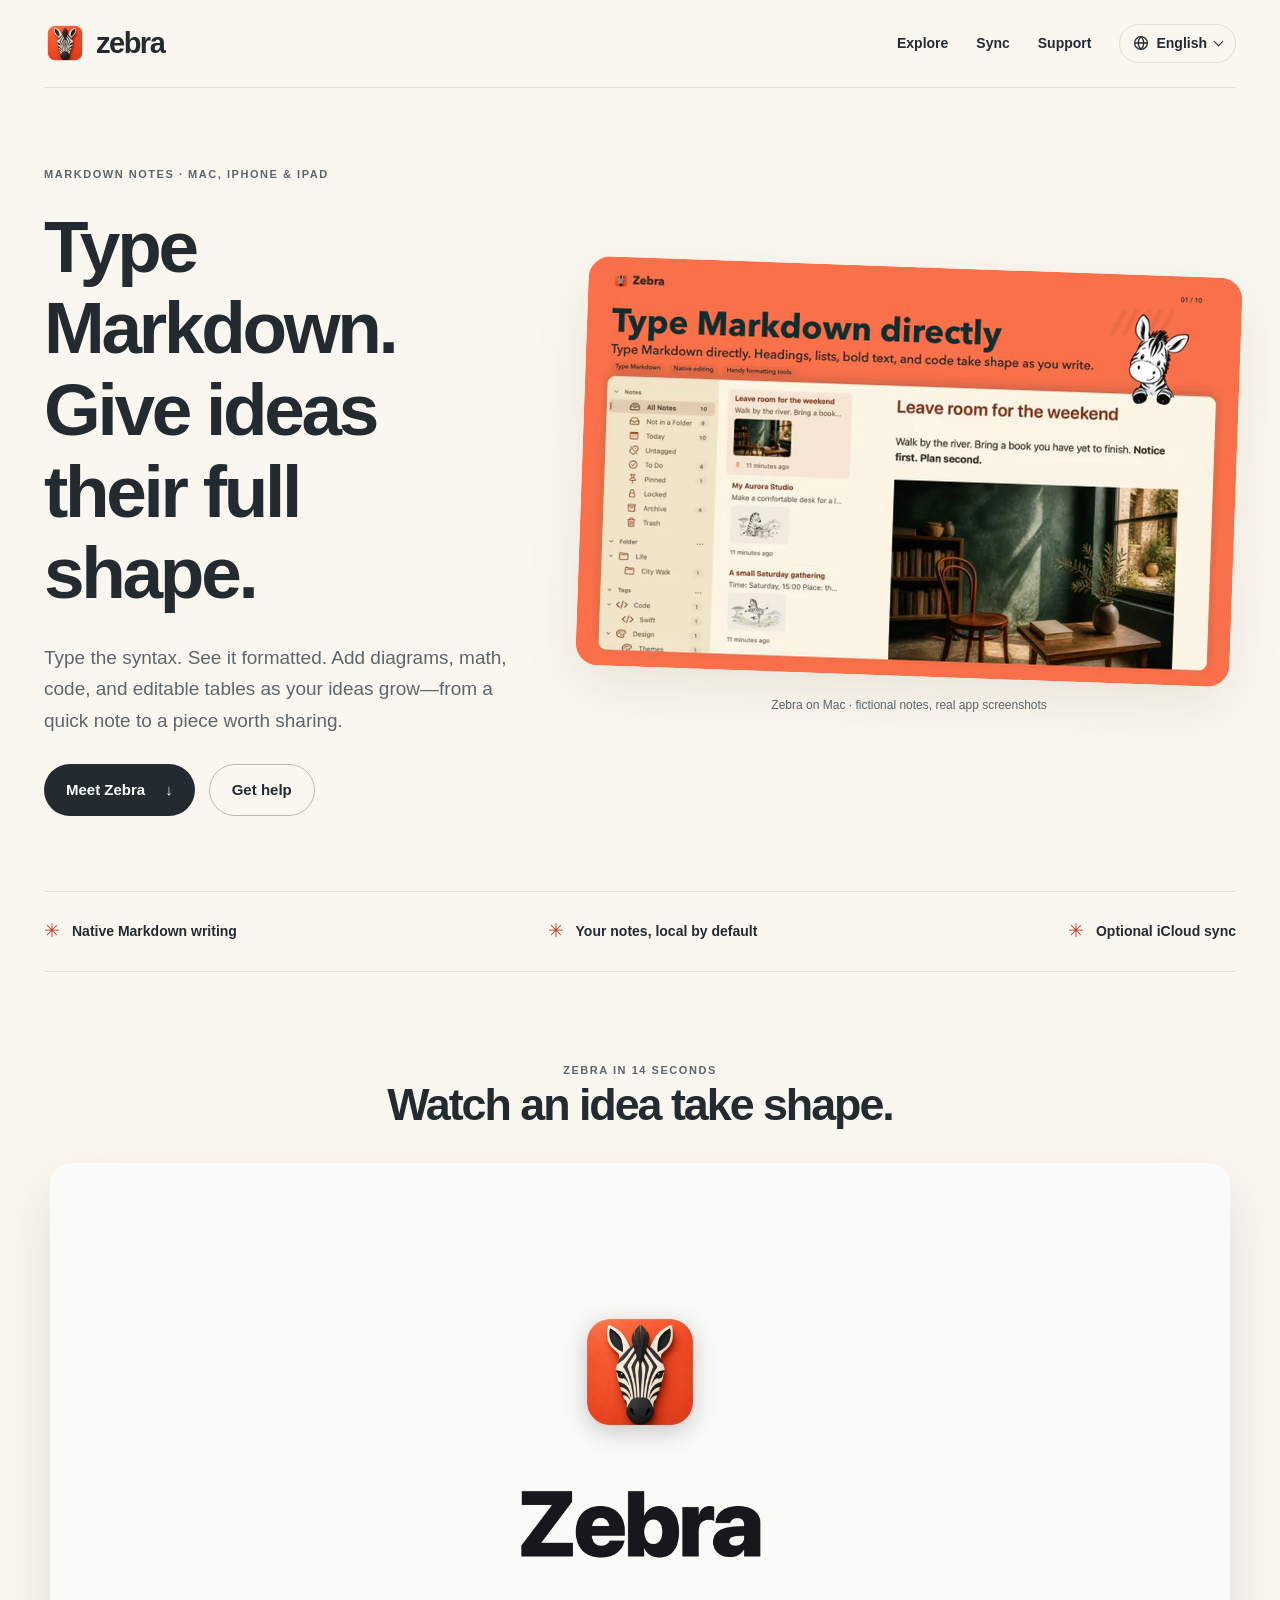
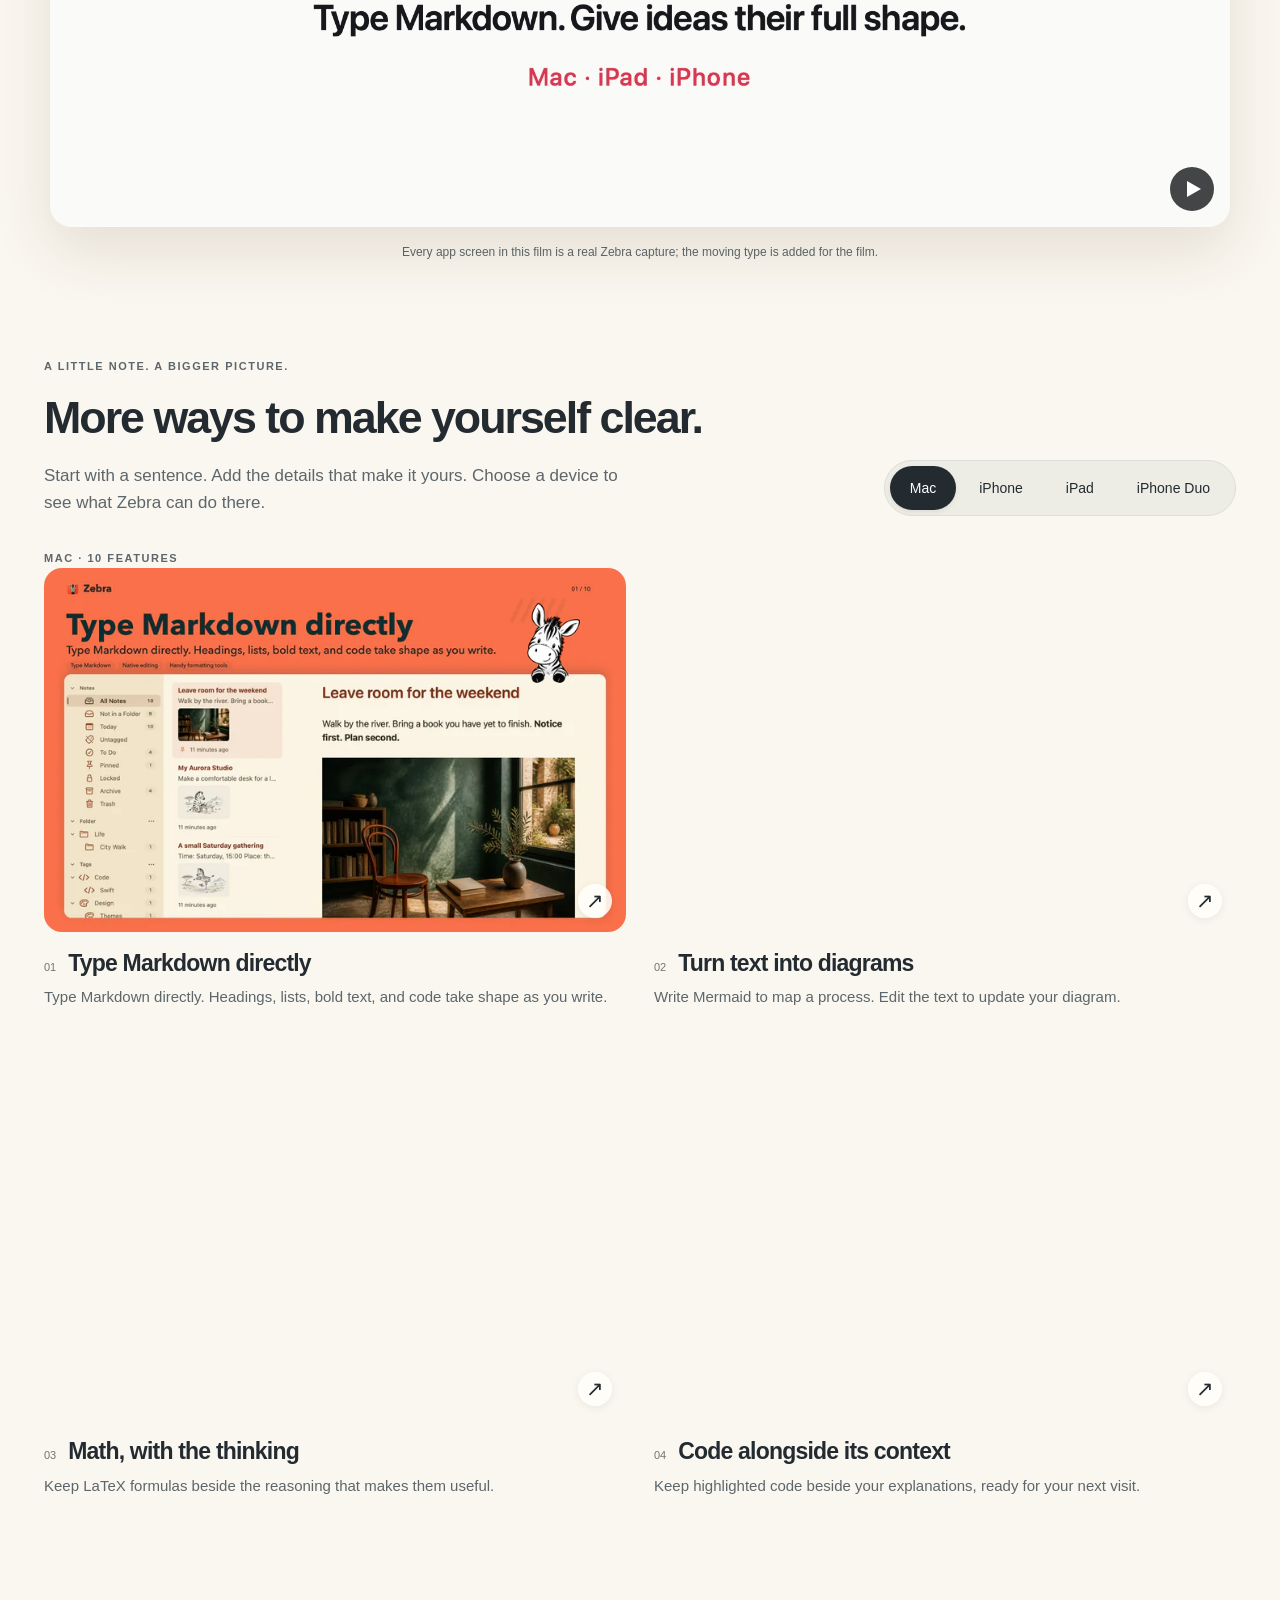
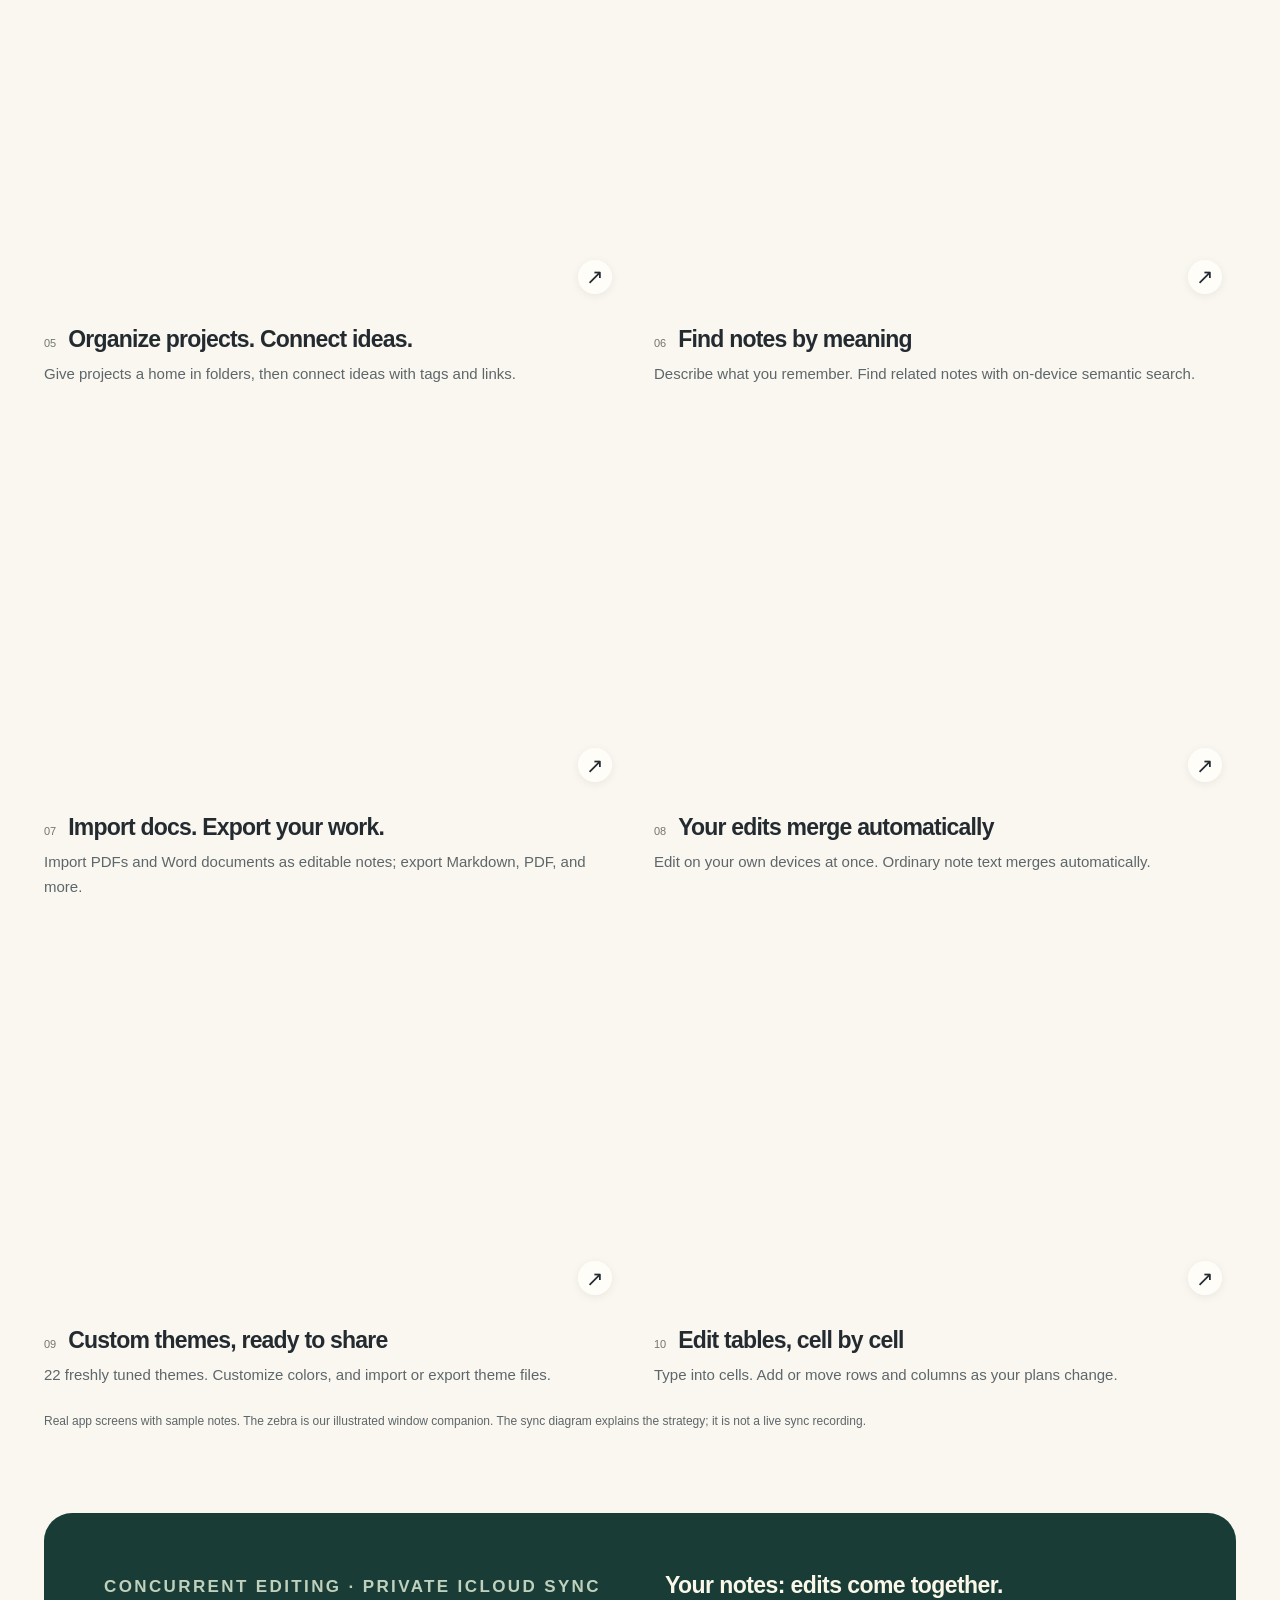
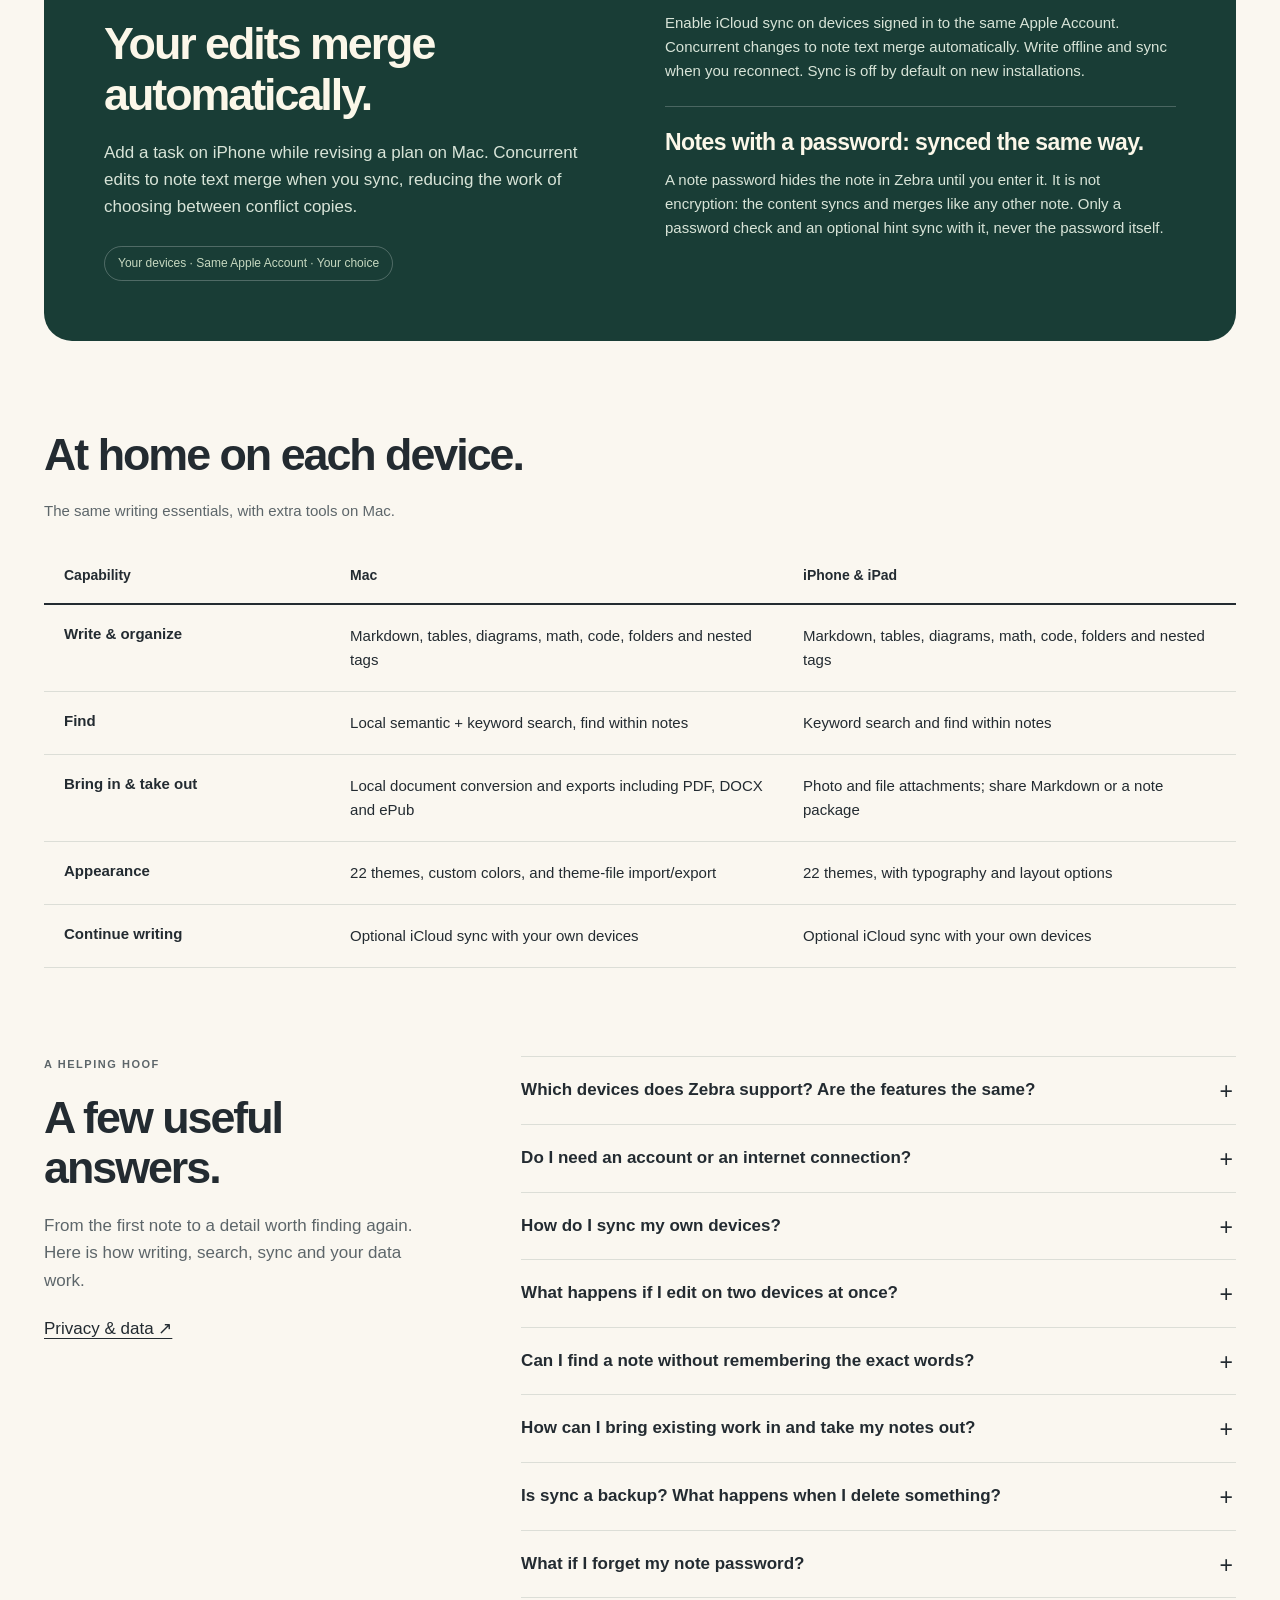
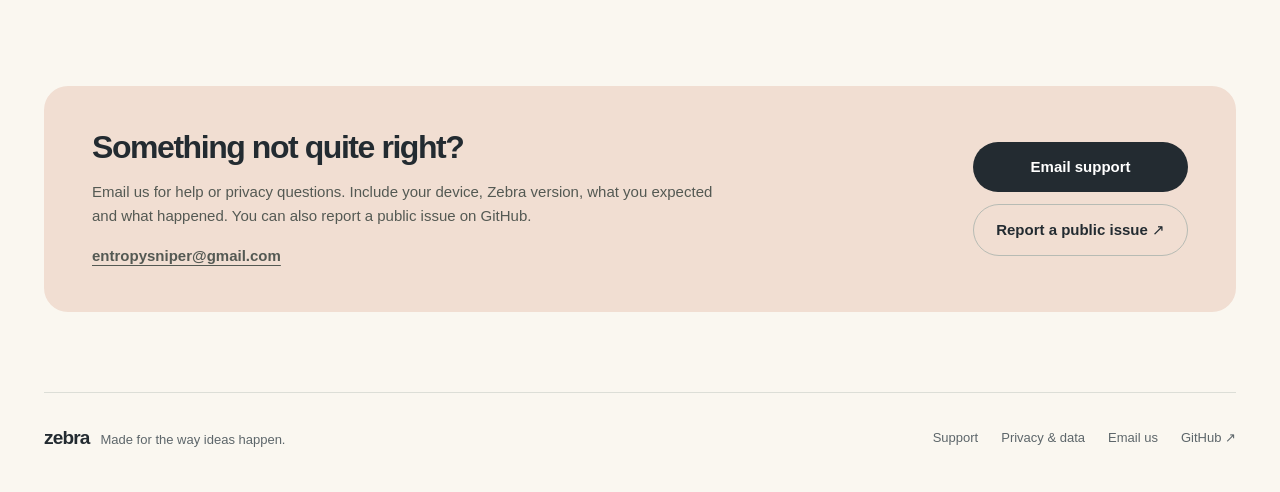
==== commit c0662c33: "Show the 2026-10-18 screenshots in four languages and describe note passwords Regenerate every poste" ====
--- a/index.html
+++ b/index.html
@@ -1,12 +1,12 @@
 <!doctype html>
 <html lang="en"><head><meta charset="utf-8"><meta name="viewport" content="width=device-width, initial-scale=1"><meta name="color-scheme" content="light"><meta name="theme-color" content="#faf7f0"><meta name="referrer" content="strict-origin-when-cross-origin"><meta http-equiv="Content-Security-Policy" content="default-src 'self'; script-src 'self'; style-src 'self'; img-src 'self'; connect-src 'none'; object-src 'none'; base-uri 'self'; form-action 'none'">
-<title>Zebra — Markdown notes, diagrams, math &amp; more</title><meta name="description" content="A native Markdown notebook for Mac, iPhone and iPad. Write, organize, find and carry your ideas across your own devices. Explore Zebra and get support."><link rel="canonical" href="https://entropysniper-app.github.io/zebra.app/index.html"><link rel="alternate" hreflang="en" href="https://entropysniper-app.github.io/zebra.app/index.html"><link rel="alternate" hreflang="zh-Hans" href="https://entropysniper-app.github.io/zebra.app/zh/index.html"><link rel="alternate" hreflang="ja" href="https://entropysniper-app.github.io/zebra.app/ja/index.html"><link rel="alternate" hreflang="fr" href="https://entropysniper-app.github.io/zebra.app/fr/index.html"><link rel="alternate" hreflang="x-default" href="https://entropysniper-app.github.io/zebra.app/index.html"><meta property="og:type" content="website"><meta property="og:title" content="Zebra — Markdown notes, diagrams, math &amp; more"><meta property="og:description" content="A native Markdown notebook for Mac, iPhone and iPad. Write, organize, find and carry your ideas across your own devices. Explore Zebra and get support."><meta property="og:url" content="https://entropysniper-app.github.io/zebra.app/index.html"><meta property="og:image" content="https://entropysniper-app.github.io/zebra.app/assets/images/macos/en-US/01-write-large.webp?v=100ccf638921"><meta property="og:locale" content="en_US"><meta property="og:locale:alternate" content="zh_CN"><meta property="og:locale:alternate" content="ja_JP"><meta property="og:locale:alternate" content="fr_FR"><meta name="twitter:card" content="summary_large_image"><link rel="icon" href="assets/images/icon.png"><link rel="apple-touch-icon" sizes="180x180" href="assets/images/apple-touch-icon.png"><link rel="stylesheet" href="assets/site.css"><script defer src="assets/site.js"></script></head><body>
-<a class="skip-link" href="#main">Skip to content</a><div class="container"><header class="site-header"><a class="brand" href="index.html" aria-label="Zebra Home"><img src="assets/images/icon.png" width="42" height="42" alt="">zebra</a><nav class="site-nav" aria-label="Main navigation"><a class="nav-extra" href="index.html#explore">Explore</a><a class="nav-extra" href="index.html#sync">Sync</a><a href="index.html#support">Support</a><details class="language-menu"><summary><svg class="globe" aria-hidden="true" focusable="false" viewBox="0 0 16 16" width="16" height="16" fill="none" stroke="currentColor" stroke-width="1.3"><circle cx="8" cy="8" r="6.4"/><path d="M1.6 8h12.8M8 1.6c1.9 2 2.8 4.1 2.8 6.4S9.9 12.4 8 14.4M8 1.6C6.1 3.6 5.2 5.7 5.2 8s.9 4.4 2.8 6.4"/></svg><span class="visually-hidden">Language: </span><span lang="en">English</span></summary><ul class="language-list"><li><a href="zh/index.html" lang="zh-Hans" hreflang="zh-Hans">简体中文</a></li><li><a href="ja/index.html" lang="ja" hreflang="ja">日本語</a></li><li><a href="fr/index.html" lang="fr" hreflang="fr">Français</a></li></ul></details></nav></header><main id="main"><section class="hero"><div><p class="eyebrow">Markdown notes · Mac, iPhone &amp; iPad</p><h1>Type Markdown.<br>Give ideas their full shape.</h1><p class="lead">Type the syntax. See it formatted. Add diagrams, math, code, and editable tables as your ideas grow—from a quick note to a piece worth sharing.</p><div class="actions"><a class="button" href="#explore">Meet Zebra <span aria-hidden="true">↓</span></a><a class="button secondary" href="#support">Get help</a></div></div><div><a class="hero-image-link" href="#explore" aria-label="Meet Zebra"><div class="poster"><img src="assets/images/macos/en-US/01-write-large.webp?v=100ccf638921" srcset="assets/images/macos/en-US/01-write-small.webp?v=24a178eb099c 720w, assets/images/macos/en-US/01-write-large.webp?v=100ccf638921 1440w" sizes="(max-width: 700px) 94vw, 55vw" width="2880" height="1800" alt="Type Markdown directly — Zebra Mac" fetchpriority="high"></div></a><p class="hero-caption">Zebra on Mac · fictional notes, real app screenshots</p></div></section>
+<title>Zebra — Markdown notes, diagrams, math &amp; more</title><meta name="description" content="A native Markdown notebook for Mac, iPhone and iPad. Write, organize, find and carry your ideas across your own devices. Explore Zebra and get support."><link rel="canonical" href="https://entropysniper-app.github.io/zebra.app/index.html"><link rel="alternate" hreflang="en" href="https://entropysniper-app.github.io/zebra.app/index.html"><link rel="alternate" hreflang="zh-Hans" href="https://entropysniper-app.github.io/zebra.app/zh/index.html"><link rel="alternate" hreflang="ja" href="https://entropysniper-app.github.io/zebra.app/ja/index.html"><link rel="alternate" hreflang="fr" href="https://entropysniper-app.github.io/zebra.app/fr/index.html"><link rel="alternate" hreflang="x-default" href="https://entropysniper-app.github.io/zebra.app/index.html"><meta property="og:type" content="website"><meta property="og:title" content="Zebra — Markdown notes, diagrams, math &amp; more"><meta property="og:description" content="A native Markdown notebook for Mac, iPhone and iPad. Write, organize, find and carry your ideas across your own devices. Explore Zebra and get support."><meta property="og:url" content="https://entropysniper-app.github.io/zebra.app/index.html"><meta property="og:image" content="https://entropysniper-app.github.io/zebra.app/assets/images/macos/en-US/01-write-large.webp?v=ccbb83b8c57d"><meta property="og:locale" content="en_US"><meta property="og:locale:alternate" content="zh_CN"><meta property="og:locale:alternate" content="ja_JP"><meta property="og:locale:alternate" content="fr_FR"><meta name="twitter:card" content="summary_large_image"><link rel="icon" href="assets/images/icon.png"><link rel="apple-touch-icon" sizes="180x180" href="assets/images/apple-touch-icon.png"><link rel="stylesheet" href="assets/site.css"><script defer src="assets/site.js"></script></head><body>
+<a class="skip-link" href="#main">Skip to content</a><div class="container"><header class="site-header"><a class="brand" href="index.html" aria-label="Zebra Home"><img src="assets/images/icon.png" width="42" height="42" alt="">zebra</a><nav class="site-nav" aria-label="Main navigation"><a class="nav-extra" href="index.html#explore">Explore</a><a class="nav-extra" href="index.html#sync">Sync</a><a href="index.html#support">Support</a><details class="language-menu"><summary><svg class="globe" aria-hidden="true" focusable="false" viewBox="0 0 16 16" width="16" height="16" fill="none" stroke="currentColor" stroke-width="1.3"><circle cx="8" cy="8" r="6.4"/><path d="M1.6 8h12.8M8 1.6c1.9 2 2.8 4.1 2.8 6.4S9.9 12.4 8 14.4M8 1.6C6.1 3.6 5.2 5.7 5.2 8s.9 4.4 2.8 6.4"/></svg><span class="visually-hidden">Language: </span><span lang="en">English</span></summary><ul class="language-list"><li><a href="zh/index.html" lang="zh-Hans" hreflang="zh-Hans">简体中文</a></li><li><a href="ja/index.html" lang="ja" hreflang="ja">日本語</a></li><li><a href="fr/index.html" lang="fr" hreflang="fr">Français</a></li></ul></details></nav></header><main id="main"><section class="hero"><div><p class="eyebrow">Markdown notes · Mac, iPhone &amp; iPad</p><h1>Type Markdown.<br>Give ideas their full shape.</h1><p class="lead">Type the syntax. See it formatted. Add diagrams, math, code, and editable tables as your ideas grow—from a quick note to a piece worth sharing.</p><div class="actions"><a class="button" href="#explore">Meet Zebra <span aria-hidden="true">↓</span></a><a class="button secondary" href="#support">Get help</a></div></div><div><a class="hero-image-link" href="#explore" aria-label="Meet Zebra"><div class="poster"><img src="assets/images/macos/en-US/01-write-large.webp?v=ccbb83b8c57d" srcset="assets/images/macos/en-US/01-write-small.webp?v=709e24be667a 720w, assets/images/macos/en-US/01-write-large.webp?v=ccbb83b8c57d 1440w" sizes="(max-width: 700px) 94vw, 55vw" width="2880" height="1800" alt="Type Markdown directly — Zebra Mac" fetchpriority="high"></div></a><p class="hero-caption">Zebra on Mac · fictional notes, real app screenshots</p></div></section>
 <div class="principles"><span>Native Markdown writing</span><span>Your notes, local by default</span><span>Optional iCloud sync</span></div>
 <section class="film" id="film" aria-labelledby="film-title"><p class="eyebrow">Zebra in 14 seconds</p><h2 id="film-title">Watch an idea take shape.</h2><div class="film-frame"><video id="promo-video" controls muted loop playsinline preload="none" poster="assets/video/zebra-promo-en.jpg?v=9886eb8dcfa4" width="1920" height="1080" aria-label="Zebra promo film" aria-describedby="film-caption"><source src="assets/video/zebra-promo-en.mp4?v=bd1433f5552d" type="video/mp4"></video><button class="film-toggle" type="button" hidden data-play-label="Play video" data-pause-label="Pause video" aria-label="Play video"><span aria-hidden="true"></span></button></div><p class="film-caption" id="film-caption">Every app screen in this film is a real Zebra capture; the moving type is added for the film.</p></section>
-<section id="explore"><div class="section-heading"><div><p class="eyebrow">A little note. A bigger picture.</p><h2>More ways to make yourself clear.</h2><p>Start with a sentence. Add the details that make it yours. Choose a device to see what Zebra can do there.</p></div><div class="device-switch" role="group" aria-label="Choose a device"><button type="button" data-device-button="macos" aria-pressed="true">Mac</button><button type="button" data-device-button="iphone" aria-pressed="false">iPhone</button><button type="button" data-device-button="ipad" aria-pressed="false">iPad</button></div></div><p id="gallery-status" class="eyebrow" aria-live="polite">Mac · 10 features</p><noscript><p class="no-script">These Mac screenshots and the support content work without JavaScript. Enable JavaScript to switch devices and open larger images.</p></noscript><div id="gallery" class="gallery" data-device="macos"><article class="feature"><button class="feature-image" type="button" data-large="assets/images/macos/en-US/01-write-large.webp?v=100ccf638921" aria-label="View screenshot: Type Markdown directly"><img src="assets/images/macos/en-US/01-write-small.webp?v=24a178eb099c" srcset="assets/images/macos/en-US/01-write-small.webp?v=24a178eb099c 720w, assets/images/macos/en-US/01-write-large.webp?v=100ccf638921 1440w" sizes="(max-width: 700px) 94vw, 46vw" width="2880" height="1800" alt="Type Markdown directly — Zebra Mac" loading="lazy" decoding="async"><span class="zoom-indicator" aria-hidden="true">↗</span></button><div class="feature-copy"><div class="feature-top"><span class="feature-index">01</span><h3>Type Markdown directly</h3></div><p>Type Markdown directly. Headings, lists, bold text, and code take shape as you write.</p></div></article><article class="feature"><button class="feature-image" type="button" data-large="assets/images/macos/en-US/02-diagrams-large.webp?v=155a1137bed3" aria-label="View screenshot: Turn text into diagrams"><img src="assets/images/macos/en-US/02-diagrams-small.webp?v=e4043d81ec0c" srcset="assets/images/macos/en-US/02-diagrams-small.webp?v=e4043d81ec0c 720w, assets/images/macos/en-US/02-diagrams-large.webp?v=155a1137bed3 1440w" sizes="(max-width: 700px) 94vw, 46vw" width="2880" height="1800" alt="Turn text into diagrams — Zebra Mac" loading="lazy" decoding="async"><span class="zoom-indicator" aria-hidden="true">↗</span></button><div class="feature-copy"><div class="feature-top"><span class="feature-index">02</span><h3>Turn text into diagrams</h3></div><p>Write Mermaid to map a process. Edit the text to update your diagram.</p></div></article><article class="feature"><button class="feature-image" type="button" data-large="assets/images/macos/en-US/03-math-large.webp?v=39b98965737d" aria-label="View screenshot: Math, with the thinking"><img src="assets/images/macos/en-US/03-math-small.webp?v=3473971bc3a9" srcset="assets/images/macos/en-US/03-math-small.webp?v=3473971bc3a9 720w, assets/images/macos/en-US/03-math-large.webp?v=39b98965737d 1440w" sizes="(max-width: 700px) 94vw, 46vw" width="2880" height="1800" alt="Math, with the thinking — Zebra Mac" loading="lazy" decoding="async"><span class="zoom-indicator" aria-hidden="true">↗</span></button><div class="feature-copy"><div class="feature-top"><span class="feature-index">03</span><h3>Math, with the thinking</h3></div><p>Keep LaTeX formulas beside the reasoning that makes them useful.</p></div></article><article class="feature"><button class="feature-image" type="button" data-large="assets/images/macos/en-US/04-code-large.webp?v=79f74a6ea4d1" aria-label="View screenshot: Code alongside its context"><img src="assets/images/macos/en-US/04-code-small.webp?v=af7658b11ed4" srcset="assets/images/macos/en-US/04-code-small.webp?v=af7658b11ed4 720w, assets/images/macos/en-US/04-code-large.webp?v=79f74a6ea4d1 1440w" sizes="(max-width: 700px) 94vw, 46vw" width="2880" height="1800" alt="Code alongside its context — Zebra Mac" loading="lazy" decoding="async"><span class="zoom-indicator" aria-hidden="true">↗</span></button><div class="feature-copy"><div class="feature-top"><span class="feature-index">04</span><h3>Code alongside its context</h3></div><p>Keep highlighted code beside your explanations, ready for your next visit.</p></div></article><article class="feature"><button class="feature-image" type="button" data-large="assets/images/macos/en-US/05-organize-large.webp?v=dee588b7841b" aria-label="View screenshot: Organize projects. Connect ideas."><img src="assets/images/macos/en-US/05-organize-small.webp?v=c8dacab4e317" srcset="assets/images/macos/en-US/05-organize-small.webp?v=c8dacab4e317 720w, assets/images/macos/en-US/05-organize-large.webp?v=dee588b7841b 1440w" sizes="(max-width: 700px) 94vw, 46vw" width="2880" height="1800" alt="Organize projects. Connect ideas. — Zebra Mac" loading="lazy" decoding="async"><span class="zoom-indicator" aria-hidden="true">↗</span></button><div class="feature-copy"><div class="feature-top"><span class="feature-index">05</span><h3>Organize projects. Connect ideas.</h3></div><p>Give projects a home in folders, then connect ideas with tags and links.</p></div></article><article class="feature"><button class="feature-image" type="button" data-large="assets/images/macos/en-US/06-search-large.webp?v=430d9109c633" aria-label="View screenshot: Find notes by meaning"><img src="assets/images/macos/en-US/06-search-small.webp?v=f14ae2be7cb1" srcset="assets/images/macos/en-US/06-search-small.webp?v=f14ae2be7cb1 720w, assets/images/macos/en-US/06-search-large.webp?v=430d9109c633 1440w" sizes="(max-width: 700px) 94vw, 46vw" width="2880" height="1800" alt="Find notes by meaning — Zebra Mac" loading="lazy" decoding="async"><span class="zoom-indicator" aria-hidden="true">↗</span></button><div class="feature-copy"><div class="feature-top"><span class="feature-index">06</span><h3>Find notes by meaning</h3></div><p>Describe what you remember. Find related notes with on-device semantic search.</p></div></article><article class="feature"><button class="feature-image" type="button" data-large="assets/images/macos/en-US/07-import-export-large.webp?v=57fd32e83fe4" aria-label="View screenshot: Import docs. Export your work."><img src="assets/images/macos/en-US/07-import-export-small.webp?v=231ad5e020d6" srcset="assets/images/macos/en-US/07-import-export-small.webp?v=231ad5e020d6 720w, assets/images/macos/en-US/07-import-export-large.webp?v=57fd32e83fe4 1440w" sizes="(max-width: 700px) 94vw, 46vw" width="2880" height="1800" alt="Import docs. Export your work. — Zebra Mac" loading="lazy" decoding="async"><span class="zoom-indicator" aria-hidden="true">↗</span></button><div class="feature-copy"><div class="feature-top"><span class="feature-index">07</span><h3>Import docs. Export your work.</h3></div><p>Import PDFs and Word documents as editable notes; export Markdown, PDF, and more.</p></div></article><article class="feature"><button class="feature-image" type="button" data-large="assets/images/macos/en-US/08-sync-large.webp?v=0b6e7846a100" aria-label="View screenshot: Your edits merge automatically"><img src="assets/images/macos/en-US/08-sync-small.webp?v=9d823f22e84d" srcset="assets/images/macos/en-US/08-sync-small.webp?v=9d823f22e84d 720w, assets/images/macos/en-US/08-sync-large.webp?v=0b6e7846a100 1440w" sizes="(max-width: 700px) 94vw, 46vw" width="2880" height="1800" alt="Your edits merge automatically — Zebra Mac" loading="lazy" decoding="async"><span class="zoom-indicator" aria-hidden="true">↗</span></button><div class="feature-copy"><div class="feature-top"><span class="feature-index">08</span><h3>Your edits merge automatically</h3></div><p>Edit on your own devices at once. Ordinary note text merges automatically.</p></div></article><article class="feature"><button class="feature-image" type="button" data-large="assets/images/macos/en-US/09-themes-large.webp?v=5fbc0e7aff3e" aria-label="View screenshot: Custom themes, ready to share"><img src="assets/images/macos/en-US/09-themes-small.webp?v=2f8062e11f0a" srcset="assets/images/macos/en-US/09-themes-small.webp?v=2f8062e11f0a 720w, assets/images/macos/en-US/09-themes-large.webp?v=5fbc0e7aff3e 1440w" sizes="(max-width: 700px) 94vw, 46vw" width="2880" height="1800" alt="Custom themes, ready to share — Zebra Mac" loading="lazy" decoding="async"><span class="zoom-indicator" aria-hidden="true">↗</span></button><div class="feature-copy"><div class="feature-top"><span class="feature-index">09</span><h3>Custom themes, ready to share</h3></div><p>22 freshly tuned themes. Customize colors, and import or export theme files.</p></div></article><article class="feature"><button class="feature-image" type="button" data-large="assets/images/macos/en-US/10-tables-large.webp?v=350336465201" aria-label="View screenshot: Edit tables, cell by cell"><img src="assets/images/macos/en-US/10-tables-small.webp?v=0e3b28eeed0c" srcset="assets/images/macos/en-US/10-tables-small.webp?v=0e3b28eeed0c 720w, assets/images/macos/en-US/10-tables-large.webp?v=350336465201 1440w" sizes="(max-width: 700px) 94vw, 46vw" width="2880" height="1800" alt="Edit tables, cell by cell — Zebra Mac" loading="lazy" decoding="async"><span class="zoom-indicator" aria-hidden="true">↗</span></button><div class="feature-copy"><div class="feature-top"><span class="feature-index">10</span><h3>Edit tables, cell by cell</h3></div><p>Type into cells. Add or move rows and columns as your plans change.</p></div></article></div><p class="gallery-note">Real app screens with sample notes. The zebra is our illustrated window companion. The sync diagram explains the strategy; it is not a live sync recording.</p></section>
-<section id="sync" class="sync-section"><div><p class="eyebrow">Concurrent editing · Private iCloud sync</p><h2>Your edits merge<br>automatically.</h2><p>Add a task on iPhone while revising a plan on Mac. Concurrent edits to ordinary note text merge when you sync, reducing the work of choosing between conflict copies.</p><span class="sync-mark">Your devices · Same Apple Account · Your choice</span></div><div><div class="sync-card"><h3>Ordinary notes: edits come together.</h3><p>Enable iCloud sync on devices signed in to the same Apple Account. Concurrent changes to note text merge automatically. Write offline and sync when you reconnect. Sync is off by default on new installations.</p></div><div class="sync-card"><h3>Encrypted notes: keep the versions.</h3><p>Concurrent encrypted edits remain as separate versions. Unlock, review, and restore what you need; titles and some outer metadata remain visible.</p></div></div></section>
+<section id="explore"><div class="section-heading"><div><p class="eyebrow">A little note. A bigger picture.</p><h2>More ways to make yourself clear.</h2><p>Start with a sentence. Add the details that make it yours. Choose a device to see what Zebra can do there.</p></div><div class="device-switch" role="group" aria-label="Choose a device"><button type="button" data-device-button="macos" aria-pressed="true">Mac</button><button type="button" data-device-button="iphone" aria-pressed="false">iPhone</button><button type="button" data-device-button="ipad" aria-pressed="false">iPad</button><button type="button" data-device-button="iphone-duo" aria-pressed="false">iPhone Duo</button></div></div><p id="gallery-status" class="eyebrow" aria-live="polite">Mac · 10 features</p><noscript><p class="no-script">These Mac screenshots and the support content work without JavaScript. Enable JavaScript to switch devices and open larger images.</p></noscript><div id="gallery" class="gallery" data-device="macos"><article class="feature"><button class="feature-image" type="button" data-large="assets/images/macos/en-US/01-write-large.webp?v=ccbb83b8c57d" aria-label="View screenshot: Type Markdown directly"><img src="assets/images/macos/en-US/01-write-small.webp?v=709e24be667a" srcset="assets/images/macos/en-US/01-write-small.webp?v=709e24be667a 720w, assets/images/macos/en-US/01-write-large.webp?v=ccbb83b8c57d 1440w" sizes="(max-width: 700px) 94vw, 46vw" width="2880" height="1800" alt="Type Markdown directly — Zebra Mac" loading="lazy" decoding="async"><span class="zoom-indicator" aria-hidden="true">↗</span></button><div class="feature-copy"><div class="feature-top"><span class="feature-index">01</span><h3>Type Markdown directly</h3></div><p>Type Markdown directly. Headings, lists, bold text, and code take shape as you write.</p></div></article><article class="feature"><button class="feature-image" type="button" data-large="assets/images/macos/en-US/02-diagrams-large.webp?v=856ddb66ec4d" aria-label="View screenshot: Turn text into diagrams"><img src="assets/images/macos/en-US/02-diagrams-small.webp?v=14a705b09721" srcset="assets/images/macos/en-US/02-diagrams-small.webp?v=14a705b09721 720w, assets/images/macos/en-US/02-diagrams-large.webp?v=856ddb66ec4d 1440w" sizes="(max-width: 700px) 94vw, 46vw" width="2880" height="1800" alt="Turn text into diagrams — Zebra Mac" loading="lazy" decoding="async"><span class="zoom-indicator" aria-hidden="true">↗</span></button><div class="feature-copy"><div class="feature-top"><span class="feature-index">02</span><h3>Turn text into diagrams</h3></div><p>Write Mermaid to map a process. Edit the text to update your diagram.</p></div></article><article class="feature"><button class="feature-image" type="button" data-large="assets/images/macos/en-US/03-math-large.webp?v=334d9178fb07" aria-label="View screenshot: Math, with the thinking"><img src="assets/images/macos/en-US/03-math-small.webp?v=1453fc6c153e" srcset="assets/images/macos/en-US/03-math-small.webp?v=1453fc6c153e 720w, assets/images/macos/en-US/03-math-large.webp?v=334d9178fb07 1440w" sizes="(max-width: 700px) 94vw, 46vw" width="2880" height="1800" alt="Math, with the thinking — Zebra Mac" loading="lazy" decoding="async"><span class="zoom-indicator" aria-hidden="true">↗</span></button><div class="feature-copy"><div class="feature-top"><span class="feature-index">03</span><h3>Math, with the thinking</h3></div><p>Keep LaTeX formulas beside the reasoning that makes them useful.</p></div></article><article class="feature"><button class="feature-image" type="button" data-large="assets/images/macos/en-US/04-code-large.webp?v=80af65bb3e0c" aria-label="View screenshot: Code alongside its context"><img src="assets/images/macos/en-US/04-code-small.webp?v=cfb530483f74" srcset="assets/images/macos/en-US/04-code-small.webp?v=cfb530483f74 720w, assets/images/macos/en-US/04-code-large.webp?v=80af65bb3e0c 1440w" sizes="(max-width: 700px) 94vw, 46vw" width="2880" height="1800" alt="Code alongside its context — Zebra Mac" loading="lazy" decoding="async"><span class="zoom-indicator" aria-hidden="true">↗</span></button><div class="feature-copy"><div class="feature-top"><span class="feature-index">04</span><h3>Code alongside its context</h3></div><p>Keep highlighted code beside your explanations, ready for your next visit.</p></div></article><article class="feature"><button class="feature-image" type="button" data-large="assets/images/macos/en-US/05-organize-large.webp?v=e2d10722ea6d" aria-label="View screenshot: Organize projects. Connect ideas."><img src="assets/images/macos/en-US/05-organize-small.webp?v=22acd6af8db5" srcset="assets/images/macos/en-US/05-organize-small.webp?v=22acd6af8db5 720w, assets/images/macos/en-US/05-organize-large.webp?v=e2d10722ea6d 1440w" sizes="(max-width: 700px) 94vw, 46vw" width="2880" height="1800" alt="Organize projects. Connect ideas. — Zebra Mac" loading="lazy" decoding="async"><span class="zoom-indicator" aria-hidden="true">↗</span></button><div class="feature-copy"><div class="feature-top"><span class="feature-index">05</span><h3>Organize projects. Connect ideas.</h3></div><p>Give projects a home in folders, then connect ideas with tags and links.</p></div></article><article class="feature"><button class="feature-image" type="button" data-large="assets/images/macos/en-US/06-search-large.webp?v=26eb0db23835" aria-label="View screenshot: Find notes by meaning"><img src="assets/images/macos/en-US/06-search-small.webp?v=62bb8e5434b5" srcset="assets/images/macos/en-US/06-search-small.webp?v=62bb8e5434b5 720w, assets/images/macos/en-US/06-search-large.webp?v=26eb0db23835 1440w" sizes="(max-width: 700px) 94vw, 46vw" width="2880" height="1800" alt="Find notes by meaning — Zebra Mac" loading="lazy" decoding="async"><span class="zoom-indicator" aria-hidden="true">↗</span></button><div class="feature-copy"><div class="feature-top"><span class="feature-index">06</span><h3>Find notes by meaning</h3></div><p>Describe what you remember. Find related notes with on-device semantic search.</p></div></article><article class="feature"><button class="feature-image" type="button" data-large="assets/images/macos/en-US/07-import-export-large.webp?v=8b9fcd434184" aria-label="View screenshot: Import docs. Export your work."><img src="assets/images/macos/en-US/07-import-export-small.webp?v=b97b85679d61" srcset="assets/images/macos/en-US/07-import-export-small.webp?v=b97b85679d61 720w, assets/images/macos/en-US/07-import-export-large.webp?v=8b9fcd434184 1440w" sizes="(max-width: 700px) 94vw, 46vw" width="2880" height="1800" alt="Import docs. Export your work. — Zebra Mac" loading="lazy" decoding="async"><span class="zoom-indicator" aria-hidden="true">↗</span></button><div class="feature-copy"><div class="feature-top"><span class="feature-index">07</span><h3>Import docs. Export your work.</h3></div><p>Import PDFs and Word documents as editable notes; export Markdown, PDF, and more.</p></div></article><article class="feature"><button class="feature-image" type="button" data-large="assets/images/macos/en-US/08-sync-large.webp?v=f0e8f771d567" aria-label="View screenshot: Your edits merge automatically"><img src="assets/images/macos/en-US/08-sync-small.webp?v=eea49b72404e" srcset="assets/images/macos/en-US/08-sync-small.webp?v=eea49b72404e 720w, assets/images/macos/en-US/08-sync-large.webp?v=f0e8f771d567 1440w" sizes="(max-width: 700px) 94vw, 46vw" width="2880" height="1800" alt="Your edits merge automatically — Zebra Mac" loading="lazy" decoding="async"><span class="zoom-indicator" aria-hidden="true">↗</span></button><div class="feature-copy"><div class="feature-top"><span class="feature-index">08</span><h3>Your edits merge automatically</h3></div><p>Edit on your own devices at once. Ordinary note text merges automatically.</p></div></article><article class="feature"><button class="feature-image" type="button" data-large="assets/images/macos/en-US/09-themes-large.webp?v=20b0b2f75230" aria-label="View screenshot: Custom themes, ready to share"><img src="assets/images/macos/en-US/09-themes-small.webp?v=f78551d2862f" srcset="assets/images/macos/en-US/09-themes-small.webp?v=f78551d2862f 720w, assets/images/macos/en-US/09-themes-large.webp?v=20b0b2f75230 1440w" sizes="(max-width: 700px) 94vw, 46vw" width="2880" height="1800" alt="Custom themes, ready to share — Zebra Mac" loading="lazy" decoding="async"><span class="zoom-indicator" aria-hidden="true">↗</span></button><div class="feature-copy"><div class="feature-top"><span class="feature-index">09</span><h3>Custom themes, ready to share</h3></div><p>22 freshly tuned themes. Customize colors, and import or export theme files.</p></div></article><article class="feature"><button class="feature-image" type="button" data-large="assets/images/macos/en-US/10-tables-large.webp?v=272d422cd582" aria-label="View screenshot: Edit tables, cell by cell"><img src="assets/images/macos/en-US/10-tables-small.webp?v=757a94665df6" srcset="assets/images/macos/en-US/10-tables-small.webp?v=757a94665df6 720w, assets/images/macos/en-US/10-tables-large.webp?v=272d422cd582 1440w" sizes="(max-width: 700px) 94vw, 46vw" width="2880" height="1800" alt="Edit tables, cell by cell — Zebra Mac" loading="lazy" decoding="async"><span class="zoom-indicator" aria-hidden="true">↗</span></button><div class="feature-copy"><div class="feature-top"><span class="feature-index">10</span><h3>Edit tables, cell by cell</h3></div><p>Type into cells. Add or move rows and columns as your plans change.</p></div></article></div><p class="gallery-note">Real app screens with sample notes. The zebra is our illustrated window companion. The sync diagram explains the strategy; it is not a live sync recording.</p></section>
+<section id="sync" class="sync-section"><div><p class="eyebrow">Concurrent editing · Private iCloud sync</p><h2>Your edits merge<br>automatically.</h2><p>Add a task on iPhone while revising a plan on Mac. Concurrent edits to note text merge when you sync, reducing the work of choosing between conflict copies.</p><span class="sync-mark">Your devices · Same Apple Account · Your choice</span></div><div><div class="sync-card"><h3>Your notes: edits come together.</h3><p>Enable iCloud sync on devices signed in to the same Apple Account. Concurrent changes to note text merge automatically. Write offline and sync when you reconnect. Sync is off by default on new installations.</p></div><div class="sync-card"><h3>Notes with a password: synced the same way.</h3><p>A note password hides the note in Zebra until you enter it. It is not encryption: the content syncs and merges like any other note. Only a password check and an optional hint sync with it, never the password itself.</p></div></div></section>
 <section class="platforms"><h2>At home on each device.</h2><table class="platform-table"><caption>The same writing essentials, with extra tools on Mac.</caption><thead><tr><th scope="col">Capability</th><th scope="col">Mac</th><th scope="col">iPhone &amp; iPad</th></tr></thead><tbody><tr><th scope="row">Write &amp; organize</th><td>Markdown, tables, diagrams, math, code, folders and nested tags</td><td>Markdown, tables, diagrams, math, code, folders and nested tags</td></tr><tr><th scope="row">Find</th><td>Local semantic + keyword search, find within notes</td><td>Keyword search and find within notes</td></tr><tr><th scope="row">Bring in &amp; take out</th><td>Local document conversion and exports including PDF, DOCX and ePub</td><td>Photo and file attachments; share Markdown or a note package</td></tr><tr><th scope="row">Appearance</th><td>22 themes, custom colors, and theme-file import/export</td><td>22 themes, with typography and layout options</td></tr><tr><th scope="row">Continue writing</th><td>Optional iCloud sync with your own devices</td><td>Optional iCloud sync with your own devices</td></tr></tbody></table></section>
-<section class="support" id="support"><div class="intro"><p class="eyebrow">A helping hoof</p><h2>A few useful answers.</h2><p>From the first note to a detail worth finding again. Here is how writing, search, sync and your data work.</p><a href="privacy.html">Privacy &amp; data ↗</a></div><div class="faq"><details id="faq-platforms"><summary>Which devices does Zebra support? Are the features the same?</summary><div><p>Zebra requires macOS 14 or later on Mac, and iOS 17 or later on iPhone and iPad. All platforms support Markdown, tables, math, Mermaid diagrams, code highlighting, folders, and nested tags. Mac also offers local semantic search, document conversion, and more export formats. iPhone and iPad offer keyword search, find within notes, photo and file attachments, and sharing as Markdown or a note package with attachments. All devices offer 22 built-in themes. Mac also lets you create custom themes and import or export .zebratheme files to share them.</p></div></details><details id="faq-offline"><summary>Do I need an account or an internet connection?</summary><div><p>No Zebra account is required. Notes are stored on your device by default, and core writing and organization work offline. Changes save automatically on the device. iCloud sync needs an Apple Account and a connection. Web clipping, link previews, and remote attachments connect to the relevant websites.</p></div></details><details id="faq-sync-setup"><summary>How do I sync my own devices?</summary><div><p>Sign in to the same Apple Account on each device and make sure iCloud is available. Then enable iCloud sync in Zebra&#x27;s settings on each device. Sync is off by default for new installations; existing choices are preserved. The first sync can take time, so open Zebra and keep a network connection available. If changes have not arrived, check the app&#x27;s sync status, your connection, and your iCloud sign-in. Turning sync off on one device does not turn it off elsewhere or erase cloud copies.</p></div></details><details id="faq-concurrent-edits"><summary>What happens if I edit on two devices at once?</summary><div><p>Ordinary note text uses CRDT sync to merge concurrent edits across devices. Offline edits can join those changes when you reconnect. Encrypted notes work differently: sequential edits move forward, while concurrent edits are retained as separate encrypted versions. If there are versions to resolve, open Encrypted Note Versions, use the relevant password to view them, and choose the version to use. Sync connects your own devices; it is not a shared team workspace.</p></div></details><details id="faq-search"><summary>Can I find a note without remembering the exact words?</summary><div><p>On Mac, press ⌘O to open Zebra Actions and describe what you remember. Local semantic search combines the meaning of Chinese and English text with keywords. No separate model download is needed, and keyword search remains available if the system&#x27;s semantic capabilities are unavailable. Encrypted notes are excluded from semantic indexing, even while unlocked. iPhone and iPad currently offer keyword search and find within notes.</p></div></details><details id="faq-import-export"><summary>How can I bring existing work in and take my notes out?</summary><div><p>On Mac, import Markdown, HTML, TextBundle, and other supported formats. Text-based PDFs, DOCX, XLSX/XLS, PPTX, and other supported documents can be converted locally into editable notes while keeping the originals. Conversion focuses on text and structure; complex layouts may change. Mac exports include Markdown, PDF, HTML, DOCX, and ePub. On iPhone and iPad, attach photos or files, then use the note menu to share Markdown or package the note and its attachments together.</p></div></details><details id="faq-backup-delete"><summary>Is sync a backup? What happens when I delete something?</summary><div><p>Sync carries changes between devices and should not be your only backup. On Mac, choose File &gt; Export Backup to save a .zebrabk library backup with notes and attachments. You can review the effect of a restore before proceeding. Turning sync off or removing the app does not erase copies on other devices, exported files, backups, or existing cloud copies. Deleted encrypted notes retain their sync history for recovery. There is currently no button to erase all cloud history. Keep an independent copy before deleting or restoring important work.</p></div></details><details id="faq-encryption"><summary>What if I forget an encrypted note&#x27;s password?</summary><div><p>The developer has no stored password or recovery key that can restore access. Keep your password safe; encrypted content in a backup still needs it. Individual note encryption protects the body and encrypted attachments, while titles and some outer information remain visible. Encrypting an ordinary note cannot retract plaintext copies that were previously synced, exported, or backed up.</p></div></details></div></section>
+<section class="support" id="support"><div class="intro"><p class="eyebrow">A helping hoof</p><h2>A few useful answers.</h2><p>From the first note to a detail worth finding again. Here is how writing, search, sync and your data work.</p><a href="privacy.html">Privacy &amp; data ↗</a></div><div class="faq"><details id="faq-platforms"><summary>Which devices does Zebra support? Are the features the same?</summary><div><p>Zebra requires macOS 14 or later on Mac, and iOS 17 or later on iPhone and iPad. All platforms support Markdown, tables, math, Mermaid diagrams, code highlighting, folders, and nested tags. Mac also offers local semantic search, document conversion, and more export formats. iPhone and iPad offer keyword search, find within notes, photo and file attachments, and sharing as Markdown or a note package with attachments. All devices offer 22 built-in themes. Mac also lets you create custom themes and import or export .zebratheme files to share them.</p></div></details><details id="faq-offline"><summary>Do I need an account or an internet connection?</summary><div><p>No Zebra account is required. Notes are stored on your device by default, and core writing and organization work offline. Changes save automatically on the device. iCloud sync needs an Apple Account and a connection. Web clipping, link previews, and remote attachments connect to the relevant websites.</p></div></details><details id="faq-sync-setup"><summary>How do I sync my own devices?</summary><div><p>Sign in to the same Apple Account on each device and make sure iCloud is available. Then enable iCloud sync in Zebra&#x27;s settings on each device. Sync is off by default for new installations; existing choices are preserved. The first sync can take time, so open Zebra and keep a network connection available. If changes have not arrived, check the app&#x27;s sync status, your connection, and your iCloud sign-in. Turning sync off on one device does not turn it off elsewhere or erase cloud copies.</p></div></details><details id="faq-concurrent-edits"><summary>What happens if I edit on two devices at once?</summary><div><p>Note text uses CRDT sync to merge concurrent edits across devices, and notes with a password sync and merge the same way. Offline edits can join those changes when you reconnect. Sync connects your own devices; it is not a shared team workspace.</p></div></details><details id="faq-search"><summary>Can I find a note without remembering the exact words?</summary><div><p>On Mac, press ⌘O to open Zebra Actions and describe what you remember. Local semantic search combines the meaning of Chinese and English text with keywords. No separate model download is needed, and keyword search remains available if the system&#x27;s semantic capabilities are unavailable. Notes with a password are excluded from semantic indexing, even while unlocked. iPhone and iPad currently offer keyword search and find within notes.</p></div></details><details id="faq-import-export"><summary>How can I bring existing work in and take my notes out?</summary><div><p>On Mac, import Markdown, HTML, TextBundle, and other supported formats. Text-based PDFs, DOCX, XLSX/XLS, PPTX, and other supported documents can be converted locally into editable notes while keeping the originals. Conversion focuses on text and structure; complex layouts may change. Mac exports include Markdown, PDF, HTML, DOCX, and ePub. On iPhone and iPad, attach photos or files, then use the note menu to share Markdown or package the note and its attachments together.</p></div></details><details id="faq-backup-delete"><summary>Is sync a backup? What happens when I delete something?</summary><div><p>Sync carries changes between devices and should not be your only backup. On Mac, choose File &gt; Export Backup to save a .zebrabk library backup with notes and attachments. You can review the effect of a restore before proceeding. Turning sync off or removing the app does not erase copies on other devices, exported files, backups, or existing cloud copies. Deleting a note updates its current state, but older records in cloud sync history and the attachments they reference may remain. There is currently no button to erase all cloud history. Keep an independent copy before deleting or restoring important work.</p></div></details><details id="faq-note-password"><summary>What if I forget my note password?</summary><div><p>The developer cannot recover it: Zebra never stores the password itself, only a password check. All notes with a password share one password, so keep it somewhere safe. A note password is not encryption. Zebra only asks for it before showing the note; the content itself stays in plain text on your devices, in iCloud, and in library backups.</p></div></details></div></section>
 <section class="contact" id="contact"><div><h2>Something not quite right?</h2><p>Email us for help or privacy questions. Include your device, Zebra version, what you expected and what happened. You can also report a public issue on GitHub.</p><p class="contact-email"><a href="mailto:entropysniper@gmail.com">entropysniper@gmail.com</a></p></div><div class="contact-options"><a class="button" href="mailto:entropysniper@gmail.com">Email support</a><a class="button secondary" href="https://github.com/entropysniper-app/zebra.app/issues/new">Report a public issue ↗</a></div></section></main>
-<dialog id="poster-dialog" class="poster-dialog" aria-labelledby="dialog-title"><div class="dialog-bar"><h2 id="dialog-title"></h2><button id="dialog-close" type="button" aria-label="Close screenshot">×</button></div><img id="dialog-image" alt=""></dialog><script id="gallery-data" type="application/json">{"locale":"en-US","devices":{"macos":[{"headline":"Type Markdown directly","summary":"Type Markdown directly. Headings, lists, bold text, and code take shape as you write.","small":"assets/images/macos/en-US/01-write-small.webp?v=24a178eb099c","large":"assets/images/macos/en-US/01-write-large.webp?v=100ccf638921","smallWidth":720,"largeWidth":1440,"width":2880,"height":1800,"alt":"Type Markdown directly — Zebra Mac"},{"headline":"Turn text into diagrams","summary":"Write Mermaid to map a process. Edit the text to update your diagram.","small":"assets/images/macos/en-US/02-diagrams-small.webp?v=e4043d81ec0c","large":"assets/images/macos/en-US/02-diagrams-large.webp?v=155a1137bed3","smallWidth":720,"largeWidth":1440,"width":2880,"height":1800,"alt":"Turn text into diagrams — Zebra Mac"},{"headline":"Math, with the thinking","summary":"Keep LaTeX formulas beside the reasoning that makes them useful.","small":"assets/images/macos/en-US/03-math-small.webp?v=3473971bc3a9","large":"assets/images/macos/en-US/03-math-large.webp?v=39b98965737d","smallWidth":720,"largeWidth":1440,"width":2880,"height":1800,"alt":"Math, with the thinking — Zebra Mac"},{"headline":"Code alongside its context","summary":"Keep highlighted code beside your explanations, ready for your next visit.","small":"assets/images/macos/en-US/04-code-small.webp?v=af7658b11ed4","large":"assets/images/macos/en-US/04-code-large.webp?v=79f74a6ea4d1","smallWidth":720,"largeWidth":1440,"width":2880,"height":1800,"alt":"Code alongside its context — Zebra Mac"},{"headline":"Organize projects. Connect ideas.","summary":"Give projects a home in folders, then connect ideas with tags and links.","small":"assets/images/macos/en-US/05-organize-small.webp?v=c8dacab4e317","large":"assets/images/macos/en-US/05-organize-large.webp?v=dee588b7841b","smallWidth":720,"largeWidth":1440,"width":2880,"height":1800,"alt":"Organize projects. Connect ideas. — Zebra Mac"},{"headline":"Find notes by meaning","summary":"Describe what you remember. Find related notes with on-device semantic search.","small":"assets/images/macos/en-US/06-search-small.webp?v=f14ae2be7cb1","large":"assets/images/macos/en-US/06-search-large.webp?v=430d9109c633","smallWidth":720,"largeWidth":1440,"width":2880,"height":1800,"alt":"Find notes by meaning — Zebra Mac"},{"headline":"Import docs. Export your work.","summary":"Import PDFs and Word documents as editable notes; export Markdown, PDF, and more.","small":"assets/images/macos/en-US/07-import-export-small.webp?v=231ad5e020d6","large":"assets/images/macos/en-US/07-import-export-large.webp?v=57fd32e83fe4","smallWidth":720,"largeWidth":1440,"width":2880,"height":1800,"alt":"Import docs. Export your work. — Zebra Mac"},{"headline":"Your edits merge automatically","summary":"Edit on your own devices at once. Ordinary note text merges automatically.","small":"assets/images/macos/en-US/08-sync-small.webp?v=9d823f22e84d","large":"assets/images/macos/en-US/08-sync-large.webp?v=0b6e7846a100","smallWidth":720,"largeWidth":1440,"width":2880,"height":1800,"alt":"Your edits merge automatically — Zebra Mac"},{"headline":"Custom themes, ready to share","summary":"22 freshly tuned themes. Customize colors, and import or export theme files.","small":"assets/images/macos/en-US/09-themes-small.webp?v=2f8062e11f0a","large":"assets/images/macos/en-US/09-themes-large.webp?v=5fbc0e7aff3e","smallWidth":720,"largeWidth":1440,"width":2880,"height":1800,"alt":"Custom themes, ready to share — Zebra Mac"},{"headline":"Edit tables, cell by cell","summary":"Type into cells. Add or move rows and columns as your plans change.","small":"assets/images/macos/en-US/10-tables-small.webp?v=0e3b28eeed0c","large":"assets/images/macos/en-US/10-tables-large.webp?v=350336465201","smallWidth":720,"largeWidth":1440,"width":2880,"height":1800,"alt":"Edit tables, cell by cell — Zebra Mac"}],"iphone":[{"headline":"Type Markdown directly","summary":"Type Markdown directly. Headings, lists, bold text, and code take shape as you write.","small":"assets/images/iphone/en-US/01-write-small.webp?v=b495eca50b2a","large":"assets/images/iphone/en-US/01-write-large.webp?v=ab76ae2e254d","smallWidth":720,"largeWidth":1206,"width":1206,"height":2622,"alt":"Type Markdown directly — Zebra iPhone"},{"headline":"Turn text into diagrams","summary":"Write Mermaid to map a process. Edit the text to update your diagram.","small":"assets/images/iphone/en-US/02-diagrams-small.webp?v=41abadf1023f","large":"assets/images/iphone/en-US/02-diagrams-large.webp?v=d6bce378992b","smallWidth":720,"largeWidth":1206,"width":1206,"height":2622,"alt":"Turn text into diagrams — Zebra iPhone"},{"headline":"Math, with the thinking","summary":"Keep LaTeX formulas beside the reasoning that makes them useful.","small":"assets/images/iphone/en-US/03-math-small.webp?v=f41854838ec5","large":"assets/images/iphone/en-US/03-math-large.webp?v=097a3fcf0f02","smallWidth":720,"largeWidth":1206,"width":1206,"height":2622,"alt":"Math, with the thinking — Zebra iPhone"},{"headline":"Code alongside its context","summary":"Keep highlighted code beside your explanations, ready for your next visit.","small":"assets/images/iphone/en-US/04-code-small.webp?v=55c7ab83c6e2","large":"assets/images/iphone/en-US/04-code-large.webp?v=e390e94f3e3d","smallWidth":720,"largeWidth":1206,"width":1206,"height":2622,"alt":"Code alongside its context — Zebra iPhone"},{"headline":"Organize projects. Connect ideas.","summary":"Give projects a home in folders, then connect ideas with tags and links.","small":"assets/images/iphone/en-US/05-organize-small.webp?v=16795d7fda54","large":"assets/images/iphone/en-US/05-organize-large.webp?v=67ab3971d8cf","smallWidth":720,"largeWidth":1206,"width":1206,"height":2622,"alt":"Organize projects. Connect ideas. — Zebra iPhone"},{"headline":"Back to that exact line","summary":"Search by keyword, then highlight the passage you need inside a note.","small":"assets/images/iphone/en-US/06-search-small.webp?v=00c7e785b95c","large":"assets/images/iphone/en-US/06-search-large.webp?v=333c2c833b9c","smallWidth":720,"largeWidth":1206,"width":1206,"height":2622,"alt":"Back to that exact line — Zebra iPhone"},{"headline":"Import files. Export notes.","summary":"Import photos and files as attachments. Export Markdown or a note with its attachments.","small":"assets/images/iphone/en-US/07-import-export-small.webp?v=3ed9845ce24d","large":"assets/images/iphone/en-US/07-import-export-large.webp?v=b44f1b0a4a03","smallWidth":720,"largeWidth":1206,"width":1206,"height":2622,"alt":"Import files. Export notes. — Zebra iPhone"},{"headline":"Your edits merge automatically","summary":"Edit on your own devices at once. Ordinary note text merges automatically.","small":"assets/images/iphone/en-US/08-sync-small.webp?v=64655eb6f2f0","large":"assets/images/iphone/en-US/08-sync-large.webp?v=baad1e449270","smallWidth":720,"largeWidth":1206,"width":1206,"height":2622,"alt":"Your edits merge automatically — Zebra iPhone"},{"headline":"22 themes for your notes","summary":"Freshly tuned light and dark themes restyle your notes, code, and tables together.","small":"assets/images/iphone/en-US/09-themes-small.webp?v=fe9a58fb2333","large":"assets/images/iphone/en-US/09-themes-large.webp?v=1c14668ba004","smallWidth":720,"largeWidth":1206,"width":1206,"height":2622,"alt":"22 themes for your notes — Zebra iPhone"},{"headline":"Edit tables, cell by cell","summary":"Type into cells. Hold a handle to drag rows and columns into place.","small":"assets/images/iphone/en-US/10-tables-small.webp?v=28827ca54173","large":"assets/images/iphone/en-US/10-tables-large.webp?v=6798fdee075a","smallWidth":720,"largeWidth":1206,"width":1206,"height":2622,"alt":"Edit tables, cell by cell — Zebra iPhone"}],"ipad":[{"headline":"Type Markdown directly","summary":"Type Markdown directly. Headings, lists, bold text, and code take shape as you write.","small":"assets/images/ipad/en-US/01-write-small.webp?v=89e758c185ed","large":"assets/images/ipad/en-US/01-write-large.webp?v=2635e445d5f9","smallWidth":720,"largeWidth":1440,"width":2752,"height":2064,"alt":"Type Markdown directly — Zebra iPad"},{"headline":"Turn text into diagrams","summary":"Write Mermaid to map a process. Edit the text to update your diagram.","small":"assets/images/ipad/en-US/02-diagrams-small.webp?v=dc4ed3ef2459","large":"assets/images/ipad/en-US/02-diagrams-large.webp?v=6ba2fbe87ce8","smallWidth":720,"largeWidth":1440,"width":2752,"height":2064,"alt":"Turn text into diagrams — Zebra iPad"},{"headline":"Math, with the thinking","summary":"Keep LaTeX formulas beside the reasoning that makes them useful.","small":"assets/images/ipad/en-US/03-math-small.webp?v=ccfae0b33772","large":"assets/images/ipad/en-US/03-math-large.webp?v=225bcbbaba67","smallWidth":720,"largeWidth":1440,"width":2752,"height":2064,"alt":"Math, with the thinking — Zebra iPad"},{"headline":"Code alongside its context","summary":"Keep highlighted code beside your explanations, ready for your next visit.","small":"assets/images/ipad/en-US/04-code-small.webp?v=84cddfe32538","large":"assets/images/ipad/en-US/04-code-large.webp?v=65a60bc4f6d3","smallWidth":720,"largeWidth":1440,"width":2752,"height":2064,"alt":"Code alongside its context — Zebra iPad"},{"headline":"Organize projects. Connect ideas.","summary":"Give projects a home in folders, then connect ideas with tags and links.","small":"assets/images/ipad/en-US/05-organize-small.webp?v=237d8b04baeb","large":"assets/images/ipad/en-US/05-organize-large.webp?v=005fd03b4862","smallWidth":720,"largeWidth":1440,"width":2752,"height":2064,"alt":"Organize projects. Connect ideas. — Zebra iPad"},{"headline":"Back to that exact line","summary":"Search by keyword, then highlight the passage you need inside a note.","small":"assets/images/ipad/en-US/06-search-small.webp?v=8e8c4f9e10cc","large":"assets/images/ipad/en-US/06-search-large.webp?v=89266d516447","smallWidth":720,"largeWidth":1440,"width":2752,"height":2064,"alt":"Back to that exact line — Zebra iPad"},{"headline":"Import files. Export notes.","summary":"Import photos and files as attachments. Export Markdown or a note with its attachments.","small":"assets/images/ipad/en-US/07-import-export-small.webp?v=262079fcc917","large":"assets/images/ipad/en-US/07-import-export-large.webp?v=e53eac4f9869","smallWidth":720,"largeWidth":1440,"width":2752,"height":2064,"alt":"Import files. Export notes. — Zebra iPad"},{"headline":"Your edits merge automatically","summary":"Edit on your own devices at once. Ordinary note text merges automatically.","small":"assets/images/ipad/en-US/08-sync-small.webp?v=b8fe7b379c5b","large":"assets/images/ipad/en-US/08-sync-large.webp?v=c8701466f6d0","smallWidth":720,"largeWidth":1440,"width":2752,"height":2064,"alt":"Your edits merge automatically — Zebra iPad"},{"headline":"22 themes for your notes","summary":"Freshly tuned light and dark themes restyle your notes, code, and tables together.","small":"assets/images/ipad/en-US/09-themes-small.webp?v=5759b0d89c9b","large":"assets/images/ipad/en-US/09-themes-large.webp?v=d6900bbcdd44","smallWidth":720,"largeWidth":1440,"width":2752,"height":2064,"alt":"22 themes for your notes — Zebra iPad"},{"headline":"Edit tables, cell by cell","summary":"Type into cells. Hold a handle to drag rows and columns into place.","small":"assets/images/ipad/en-US/10-tables-small.webp?v=8577cfdf866a","large":"assets/images/ipad/en-US/10-tables-large.webp?v=290a6fc8fe85","smallWidth":720,"largeWidth":1440,"width":2752,"height":2064,"alt":"Edit tables, cell by cell — Zebra iPad"}]},"imageLocales":{"macos":"en-US","iphone":"en-US","ipad":"en-US"},"viewLabel":"View screenshot:","deviceLabels":{"macos":"Mac","iphone":"iPhone","ipad":"iPad"},"statusText":"10 features"}</script><footer class="site-footer"><div><span class="footer-brand">zebra</span> &nbsp; Made for the way ideas happen.</div><nav class="footer-links" aria-label="Footer navigation"><a href="index.html#support">Support</a><a href="privacy.html">Privacy &amp; data</a><a href="mailto:entropysniper@gmail.com">Email us</a><a href="https://github.com/entropysniper-app/zebra.app">GitHub ↗</a></nav></footer></div></body></html>+<dialog id="poster-dialog" class="poster-dialog" aria-labelledby="dialog-title"><div class="dialog-bar"><h2 id="dialog-title"></h2><button id="dialog-close" type="button" aria-label="Close screenshot">×</button></div><img id="dialog-image" alt=""></dialog><script id="gallery-data" type="application/json">{"locale":"en-US","devices":{"macos":[{"headline":"Type Markdown directly","summary":"Type Markdown directly. Headings, lists, bold text, and code take shape as you write.","small":"assets/images/macos/en-US/01-write-small.webp?v=709e24be667a","large":"assets/images/macos/en-US/01-write-large.webp?v=ccbb83b8c57d","smallWidth":720,"largeWidth":1440,"width":2880,"height":1800,"alt":"Type Markdown directly — Zebra Mac"},{"headline":"Turn text into diagrams","summary":"Write Mermaid to map a process. Edit the text to update your diagram.","small":"assets/images/macos/en-US/02-diagrams-small.webp?v=14a705b09721","large":"assets/images/macos/en-US/02-diagrams-large.webp?v=856ddb66ec4d","smallWidth":720,"largeWidth":1440,"width":2880,"height":1800,"alt":"Turn text into diagrams — Zebra Mac"},{"headline":"Math, with the thinking","summary":"Keep LaTeX formulas beside the reasoning that makes them useful.","small":"assets/images/macos/en-US/03-math-small.webp?v=1453fc6c153e","large":"assets/images/macos/en-US/03-math-large.webp?v=334d9178fb07","smallWidth":720,"largeWidth":1440,"width":2880,"height":1800,"alt":"Math, with the thinking — Zebra Mac"},{"headline":"Code alongside its context","summary":"Keep highlighted code beside your explanations, ready for your next visit.","small":"assets/images/macos/en-US/04-code-small.webp?v=cfb530483f74","large":"assets/images/macos/en-US/04-code-large.webp?v=80af65bb3e0c","smallWidth":720,"largeWidth":1440,"width":2880,"height":1800,"alt":"Code alongside its context — Zebra Mac"},{"headline":"Organize projects. Connect ideas.","summary":"Give projects a home in folders, then connect ideas with tags and links.","small":"assets/images/macos/en-US/05-organize-small.webp?v=22acd6af8db5","large":"assets/images/macos/en-US/05-organize-large.webp?v=e2d10722ea6d","smallWidth":720,"largeWidth":1440,"width":2880,"height":1800,"alt":"Organize projects. Connect ideas. — Zebra Mac"},{"headline":"Find notes by meaning","summary":"Describe what you remember. Find related notes with on-device semantic search.","small":"assets/images/macos/en-US/06-search-small.webp?v=62bb8e5434b5","large":"assets/images/macos/en-US/06-search-large.webp?v=26eb0db23835","smallWidth":720,"largeWidth":1440,"width":2880,"height":1800,"alt":"Find notes by meaning — Zebra Mac"},{"headline":"Import docs. Export your work.","summary":"Import PDFs and Word documents as editable notes; export Markdown, PDF, and more.","small":"assets/images/macos/en-US/07-import-export-small.webp?v=b97b85679d61","large":"assets/images/macos/en-US/07-import-export-large.webp?v=8b9fcd434184","smallWidth":720,"largeWidth":1440,"width":2880,"height":1800,"alt":"Import docs. Export your work. — Zebra Mac"},{"headline":"Your edits merge automatically","summary":"Edit on your own devices at once. Ordinary note text merges automatically.","small":"assets/images/macos/en-US/08-sync-small.webp?v=eea49b72404e","large":"assets/images/macos/en-US/08-sync-large.webp?v=f0e8f771d567","smallWidth":720,"largeWidth":1440,"width":2880,"height":1800,"alt":"Your edits merge automatically — Zebra Mac"},{"headline":"Custom themes, ready to share","summary":"22 freshly tuned themes. Customize colors, and import or export theme files.","small":"assets/images/macos/en-US/09-themes-small.webp?v=f78551d2862f","large":"assets/images/macos/en-US/09-themes-large.webp?v=20b0b2f75230","smallWidth":720,"largeWidth":1440,"width":2880,"height":1800,"alt":"Custom themes, ready to share — Zebra Mac"},{"headline":"Edit tables, cell by cell","summary":"Type into cells. Add or move rows and columns as your plans change.","small":"assets/images/macos/en-US/10-tables-small.webp?v=757a94665df6","large":"assets/images/macos/en-US/10-tables-large.webp?v=272d422cd582","smallWidth":720,"largeWidth":1440,"width":2880,"height":1800,"alt":"Edit tables, cell by cell — Zebra Mac"}],"iphone":[{"headline":"Type Markdown directly","summary":"Type Markdown directly. Headings, lists, bold text, and code take shape as you write.","small":"assets/images/iphone/en-US/01-write-small.webp?v=3f609cb5cdef","large":"assets/images/iphone/en-US/01-write-large.webp?v=ffc0fea128e2","smallWidth":720,"largeWidth":1206,"width":1206,"height":2622,"alt":"Type Markdown directly — Zebra iPhone"},{"headline":"Turn text into diagrams","summary":"Write Mermaid to map a process. Edit the text to update your diagram.","small":"assets/images/iphone/en-US/02-diagrams-small.webp?v=3de9daf73ed5","large":"assets/images/iphone/en-US/02-diagrams-large.webp?v=0f755684201b","smallWidth":720,"largeWidth":1206,"width":1206,"height":2622,"alt":"Turn text into diagrams — Zebra iPhone"},{"headline":"Math, with the thinking","summary":"Keep LaTeX formulas beside the reasoning that makes them useful.","small":"assets/images/iphone/en-US/03-math-small.webp?v=f9acebf6c51c","large":"assets/images/iphone/en-US/03-math-large.webp?v=5d9e3437d76a","smallWidth":720,"largeWidth":1206,"width":1206,"height":2622,"alt":"Math, with the thinking — Zebra iPhone"},{"headline":"Code alongside its context","summary":"Keep highlighted code beside your explanations, ready for your next visit.","small":"assets/images/iphone/en-US/04-code-small.webp?v=e5df0c62ebff","large":"assets/images/iphone/en-US/04-code-large.webp?v=07c28e7ae6e3","smallWidth":720,"largeWidth":1206,"width":1206,"height":2622,"alt":"Code alongside its context — Zebra iPhone"},{"headline":"Organize projects. Connect ideas.","summary":"Give projects a home in folders, then connect ideas with tags and links.","small":"assets/images/iphone/en-US/05-organize-small.webp?v=278f17d8581d","large":"assets/images/iphone/en-US/05-organize-large.webp?v=231fb80933d7","smallWidth":720,"largeWidth":1206,"width":1206,"height":2622,"alt":"Organize projects. Connect ideas. — Zebra iPhone"},{"headline":"Back to that exact line","summary":"Search by keyword, then highlight the passage you need inside a note.","small":"assets/images/iphone/en-US/06-search-small.webp?v=616e691e4ff7","large":"assets/images/iphone/en-US/06-search-large.webp?v=be6dfd5166fe","smallWidth":720,"largeWidth":1206,"width":1206,"height":2622,"alt":"Back to that exact line — Zebra iPhone"},{"headline":"Import files. Export notes.","summary":"Import photos and files as attachments. Export Markdown or a note with its attachments.","small":"assets/images/iphone/en-US/07-import-export-small.webp?v=78eee775130b","large":"assets/images/iphone/en-US/07-import-export-large.webp?v=5f9dfd8e340d","smallWidth":720,"largeWidth":1206,"width":1206,"height":2622,"alt":"Import files. Export notes. — Zebra iPhone"},{"headline":"Your edits merge automatically","summary":"Edit on your own devices at once. Ordinary note text merges automatically.","small":"assets/images/iphone/en-US/08-sync-small.webp?v=745672d7f37c","large":"assets/images/iphone/en-US/08-sync-large.webp?v=05e4c138c67b","smallWidth":720,"largeWidth":1206,"width":1206,"height":2622,"alt":"Your edits merge automatically — Zebra iPhone"},{"headline":"22 themes for your notes","summary":"Freshly tuned light and dark themes restyle your notes, code, and tables together.","small":"assets/images/iphone/en-US/09-themes-small.webp?v=8071627b7a06","large":"assets/images/iphone/en-US/09-themes-large.webp?v=2f6e1765895c","smallWidth":720,"largeWidth":1206,"width":1206,"height":2622,"alt":"22 themes for your notes — Zebra iPhone"},{"headline":"Edit tables, cell by cell","summary":"Tap to type. The ⋮ menu adds, moves, and aligns rows and columns.","small":"assets/images/iphone/en-US/10-tables-small.webp?v=49c4864c881c","large":"assets/images/iphone/en-US/10-tables-large.webp?v=0f43fd834096","smallWidth":720,"largeWidth":1206,"width":1206,"height":2622,"alt":"Edit tables, cell by cell — Zebra iPhone"}],"ipad":[{"headline":"Type Markdown directly","summary":"Type Markdown directly. Headings, lists, bold text, and code take shape as you write.","small":"assets/images/ipad/en-US/01-write-small.webp?v=ad61c140b888","large":"assets/images/ipad/en-US/01-write-large.webp?v=b97e91e447e7","smallWidth":720,"largeWidth":1440,"width":2752,"height":2064,"alt":"Type Markdown directly — Zebra iPad"},{"headline":"Turn text into diagrams","summary":"Write Mermaid to map a process. Edit the text to update your diagram.","small":"assets/images/ipad/en-US/02-diagrams-small.webp?v=303a9cd194c7","large":"assets/images/ipad/en-US/02-diagrams-large.webp?v=5deab6b470a6","smallWidth":720,"largeWidth":1440,"width":2752,"height":2064,"alt":"Turn text into diagrams — Zebra iPad"},{"headline":"Math, with the thinking","summary":"Keep LaTeX formulas beside the reasoning that makes them useful.","small":"assets/images/ipad/en-US/03-math-small.webp?v=3d0957c68630","large":"assets/images/ipad/en-US/03-math-large.webp?v=8223bc74ba30","smallWidth":720,"largeWidth":1440,"width":2752,"height":2064,"alt":"Math, with the thinking — Zebra iPad"},{"headline":"Code alongside its context","summary":"Keep highlighted code beside your explanations, ready for your next visit.","small":"assets/images/ipad/en-US/04-code-small.webp?v=7922f6cb2190","large":"assets/images/ipad/en-US/04-code-large.webp?v=559a7a912094","smallWidth":720,"largeWidth":1440,"width":2752,"height":2064,"alt":"Code alongside its context — Zebra iPad"},{"headline":"Organize projects. Connect ideas.","summary":"Give projects a home in folders, then connect ideas with tags and links.","small":"assets/images/ipad/en-US/05-organize-small.webp?v=616f5d0e83de","large":"assets/images/ipad/en-US/05-organize-large.webp?v=dfc639055fba","smallWidth":720,"largeWidth":1440,"width":2752,"height":2064,"alt":"Organize projects. Connect ideas. — Zebra iPad"},{"headline":"Back to that exact line","summary":"Search by keyword, then highlight the passage you need inside a note.","small":"assets/images/ipad/en-US/06-search-small.webp?v=33c0f339f097","large":"assets/images/ipad/en-US/06-search-large.webp?v=81de983789ee","smallWidth":720,"largeWidth":1440,"width":2752,"height":2064,"alt":"Back to that exact line — Zebra iPad"},{"headline":"Import files. Export notes.","summary":"Import photos and files as attachments. Export Markdown or a note with its attachments.","small":"assets/images/ipad/en-US/07-import-export-small.webp?v=8e3db0391d4d","large":"assets/images/ipad/en-US/07-import-export-large.webp?v=cb48cf1b0d21","smallWidth":720,"largeWidth":1440,"width":2752,"height":2064,"alt":"Import files. Export notes. — Zebra iPad"},{"headline":"Your edits merge automatically","summary":"Edit on your own devices at once. Ordinary note text merges automatically.","small":"assets/images/ipad/en-US/08-sync-small.webp?v=784c299886c1","large":"assets/images/ipad/en-US/08-sync-large.webp?v=44166386653b","smallWidth":720,"largeWidth":1440,"width":2752,"height":2064,"alt":"Your edits merge automatically — Zebra iPad"},{"headline":"22 themes for your notes","summary":"Freshly tuned light and dark themes restyle your notes, code, and tables together.","small":"assets/images/ipad/en-US/09-themes-small.webp?v=e9ab3909f36f","large":"assets/images/ipad/en-US/09-themes-large.webp?v=c8f244f41c3b","smallWidth":720,"largeWidth":1440,"width":2752,"height":2064,"alt":"22 themes for your notes — Zebra iPad"},{"headline":"Edit tables, cell by cell","summary":"Tap to type. The ⋮ menu adds, moves, and aligns rows and columns.","small":"assets/images/ipad/en-US/10-tables-small.webp?v=1dd0c423df87","large":"assets/images/ipad/en-US/10-tables-large.webp?v=1522271e28a9","smallWidth":720,"largeWidth":1440,"width":2752,"height":2064,"alt":"Edit tables, cell by cell — Zebra iPad"}],"iphone-duo":[{"headline":"Type Markdown directly","summary":"Type Markdown directly. Headings, lists, bold text, and code take shape as you write.","small":"assets/images/iphone-duo/en-US/01-write-small.webp?v=5212acc3a98a","large":"assets/images/iphone-duo/en-US/01-write-large.webp?v=c8d39f722f10","smallWidth":720,"largeWidth":1440,"width":2853,"height":2007,"alt":"Type Markdown directly — Zebra iPhone Duo"},{"headline":"Turn text into diagrams","summary":"Write Mermaid to map a process. Edit the text to update your diagram.","small":"assets/images/iphone-duo/en-US/02-diagrams-small.webp?v=65c382ea0f10","large":"assets/images/iphone-duo/en-US/02-diagrams-large.webp?v=ca02aebeed5f","smallWidth":720,"largeWidth":1440,"width":2853,"height":2007,"alt":"Turn text into diagrams — Zebra iPhone Duo"},{"headline":"Math, with the thinking","summary":"Keep LaTeX formulas beside the reasoning that makes them useful.","small":"assets/images/iphone-duo/en-US/03-math-small.webp?v=59a07d674481","large":"assets/images/iphone-duo/en-US/03-math-large.webp?v=fff3fa569d10","smallWidth":720,"largeWidth":1440,"width":2853,"height":2007,"alt":"Math, with the thinking — Zebra iPhone Duo"},{"headline":"Code alongside its context","summary":"Keep highlighted code beside your explanations, ready for your next visit.","small":"assets/images/iphone-duo/en-US/04-code-small.webp?v=d3e1677f3ef5","large":"assets/images/iphone-duo/en-US/04-code-large.webp?v=7d44bfeeecaf","smallWidth":720,"largeWidth":1440,"width":2853,"height":2007,"alt":"Code alongside its context — Zebra iPhone Duo"},{"headline":"Organize projects. Connect ideas.","summary":"Give projects a home in folders, then connect ideas with tags and links.","small":"assets/images/iphone-duo/en-US/05-organize-small.webp?v=16deceb8b7dc","large":"assets/images/iphone-duo/en-US/05-organize-large.webp?v=a3d62dec9c9f","smallWidth":720,"largeWidth":1440,"width":2853,"height":2007,"alt":"Organize projects. Connect ideas. — Zebra iPhone Duo"},{"headline":"Back to that exact line","summary":"Search by keyword, then highlight the passage you need inside a note.","small":"assets/images/iphone-duo/en-US/06-search-small.webp?v=f91881603c94","large":"assets/images/iphone-duo/en-US/06-search-large.webp?v=ba3114f96639","smallWidth":720,"largeWidth":1440,"width":2853,"height":2007,"alt":"Back to that exact line — Zebra iPhone Duo"},{"headline":"Import files. Export notes.","summary":"Import photos and files as attachments. Export Markdown or a note with its attachments.","small":"assets/images/iphone-duo/en-US/07-import-export-small.webp?v=9ea302ebda0e","large":"assets/images/iphone-duo/en-US/07-import-export-large.webp?v=e0ede813d8b7","smallWidth":720,"largeWidth":1440,"width":2853,"height":2007,"alt":"Import files. Export notes. — Zebra iPhone Duo"},{"headline":"Your edits merge automatically","summary":"Edit on your own devices at once. Ordinary note text merges automatically.","small":"assets/images/iphone-duo/en-US/08-sync-small.webp?v=ace464e502fd","large":"assets/images/iphone-duo/en-US/08-sync-large.webp?v=7450452d5d95","smallWidth":720,"largeWidth":1440,"width":2853,"height":2007,"alt":"Your edits merge automatically — Zebra iPhone Duo"},{"headline":"22 themes for your notes","summary":"Freshly tuned light and dark themes restyle your notes, code, and tables together.","small":"assets/images/iphone-duo/en-US/09-themes-small.webp?v=20353b327d04","large":"assets/images/iphone-duo/en-US/09-themes-large.webp?v=3edc1e8049e8","smallWidth":720,"largeWidth":1440,"width":2853,"height":2007,"alt":"22 themes for your notes — Zebra iPhone Duo"},{"headline":"Edit tables, cell by cell","summary":"Tap to type. The ⋮ menu adds, moves, and aligns rows and columns.","small":"assets/images/iphone-duo/en-US/10-tables-small.webp?v=25376d6a1171","large":"assets/images/iphone-duo/en-US/10-tables-large.webp?v=09231cbd6d2c","smallWidth":720,"largeWidth":1440,"width":2853,"height":2007,"alt":"Edit tables, cell by cell — Zebra iPhone Duo"}]},"imageLocales":{"macos":"en-US","iphone":"en-US","ipad":"en-US","iphone-duo":"en-US"},"viewLabel":"View screenshot:","deviceLabels":{"macos":"Mac","iphone":"iPhone","ipad":"iPad","iphone-duo":"iPhone Duo"},"statusText":"10 features"}</script><footer class="site-footer"><div><span class="footer-brand">zebra</span> &nbsp; Made for the way ideas happen.</div><nav class="footer-links" aria-label="Footer navigation"><a href="index.html#support">Support</a><a href="privacy.html">Privacy &amp; data</a><a href="mailto:entropysniper@gmail.com">Email us</a><a href="https://github.com/entropysniper-app/zebra.app">GitHub ↗</a></nav></footer></div></body></html>
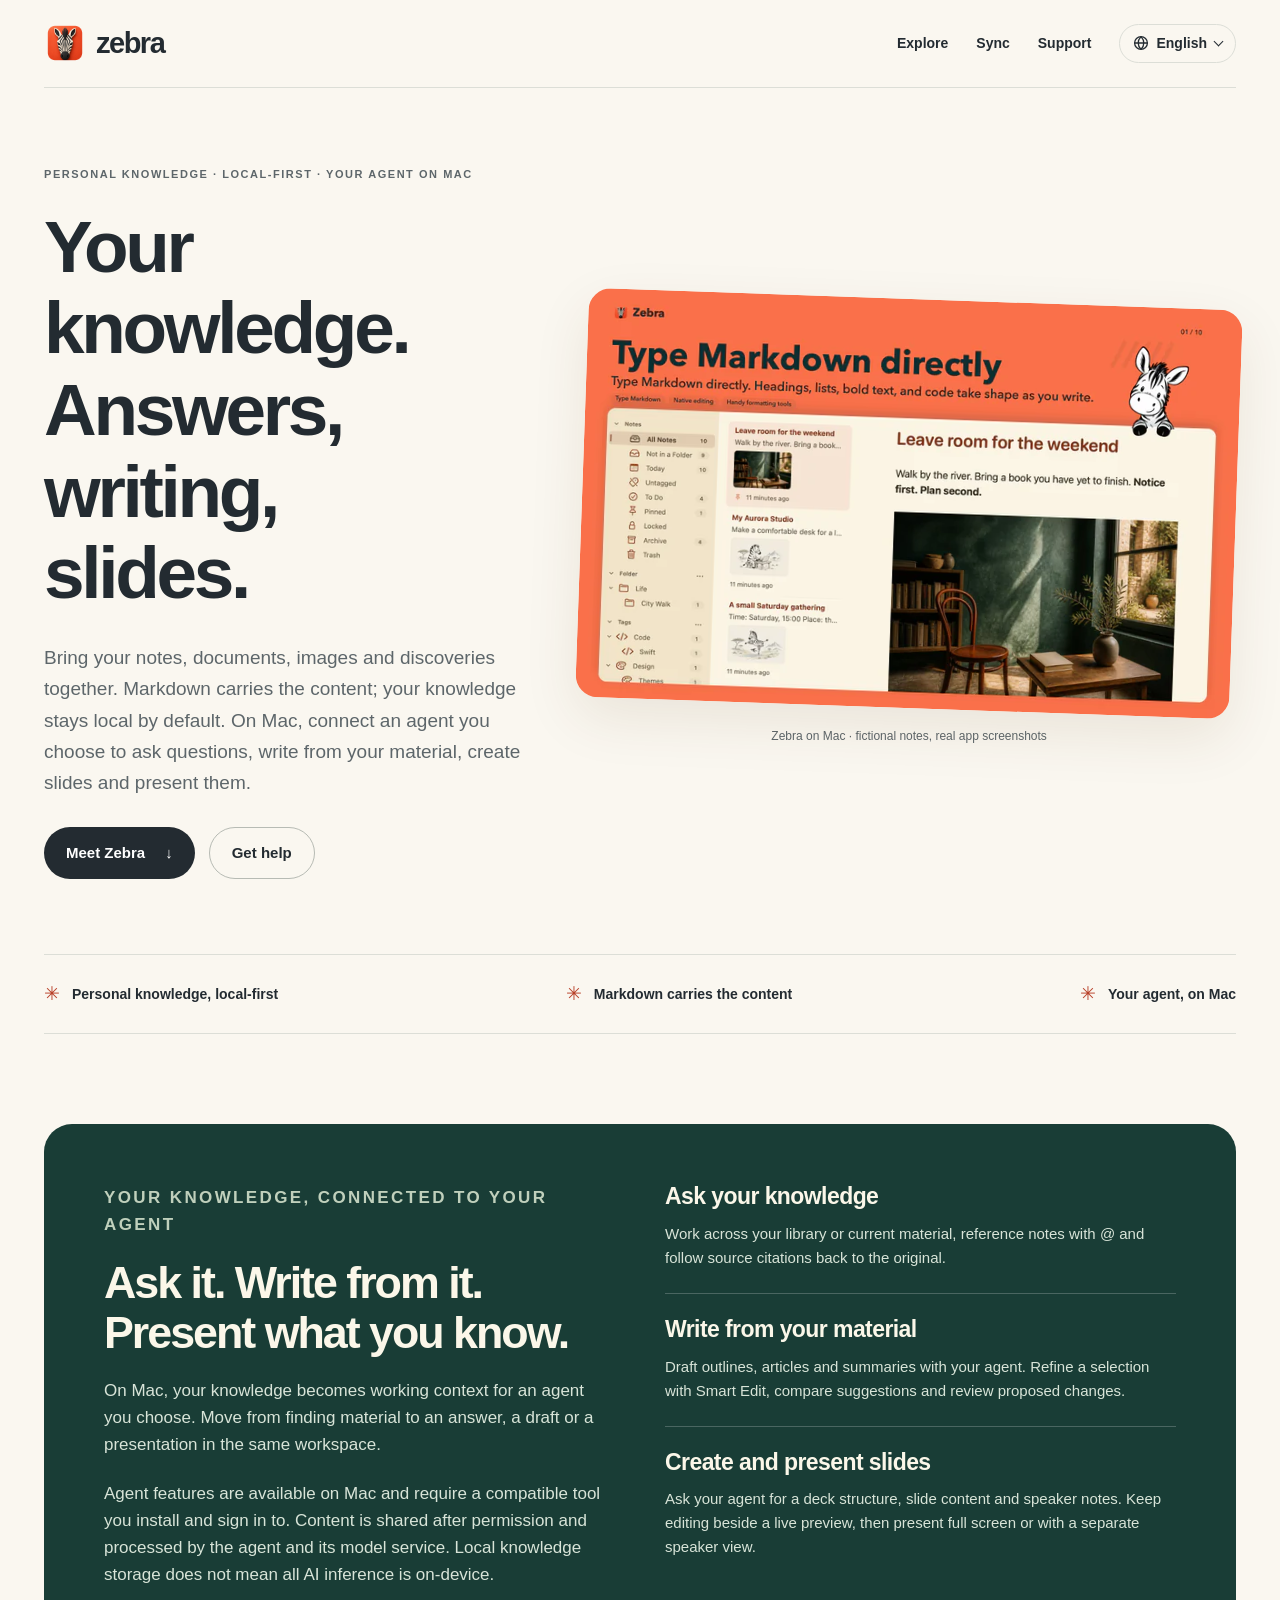
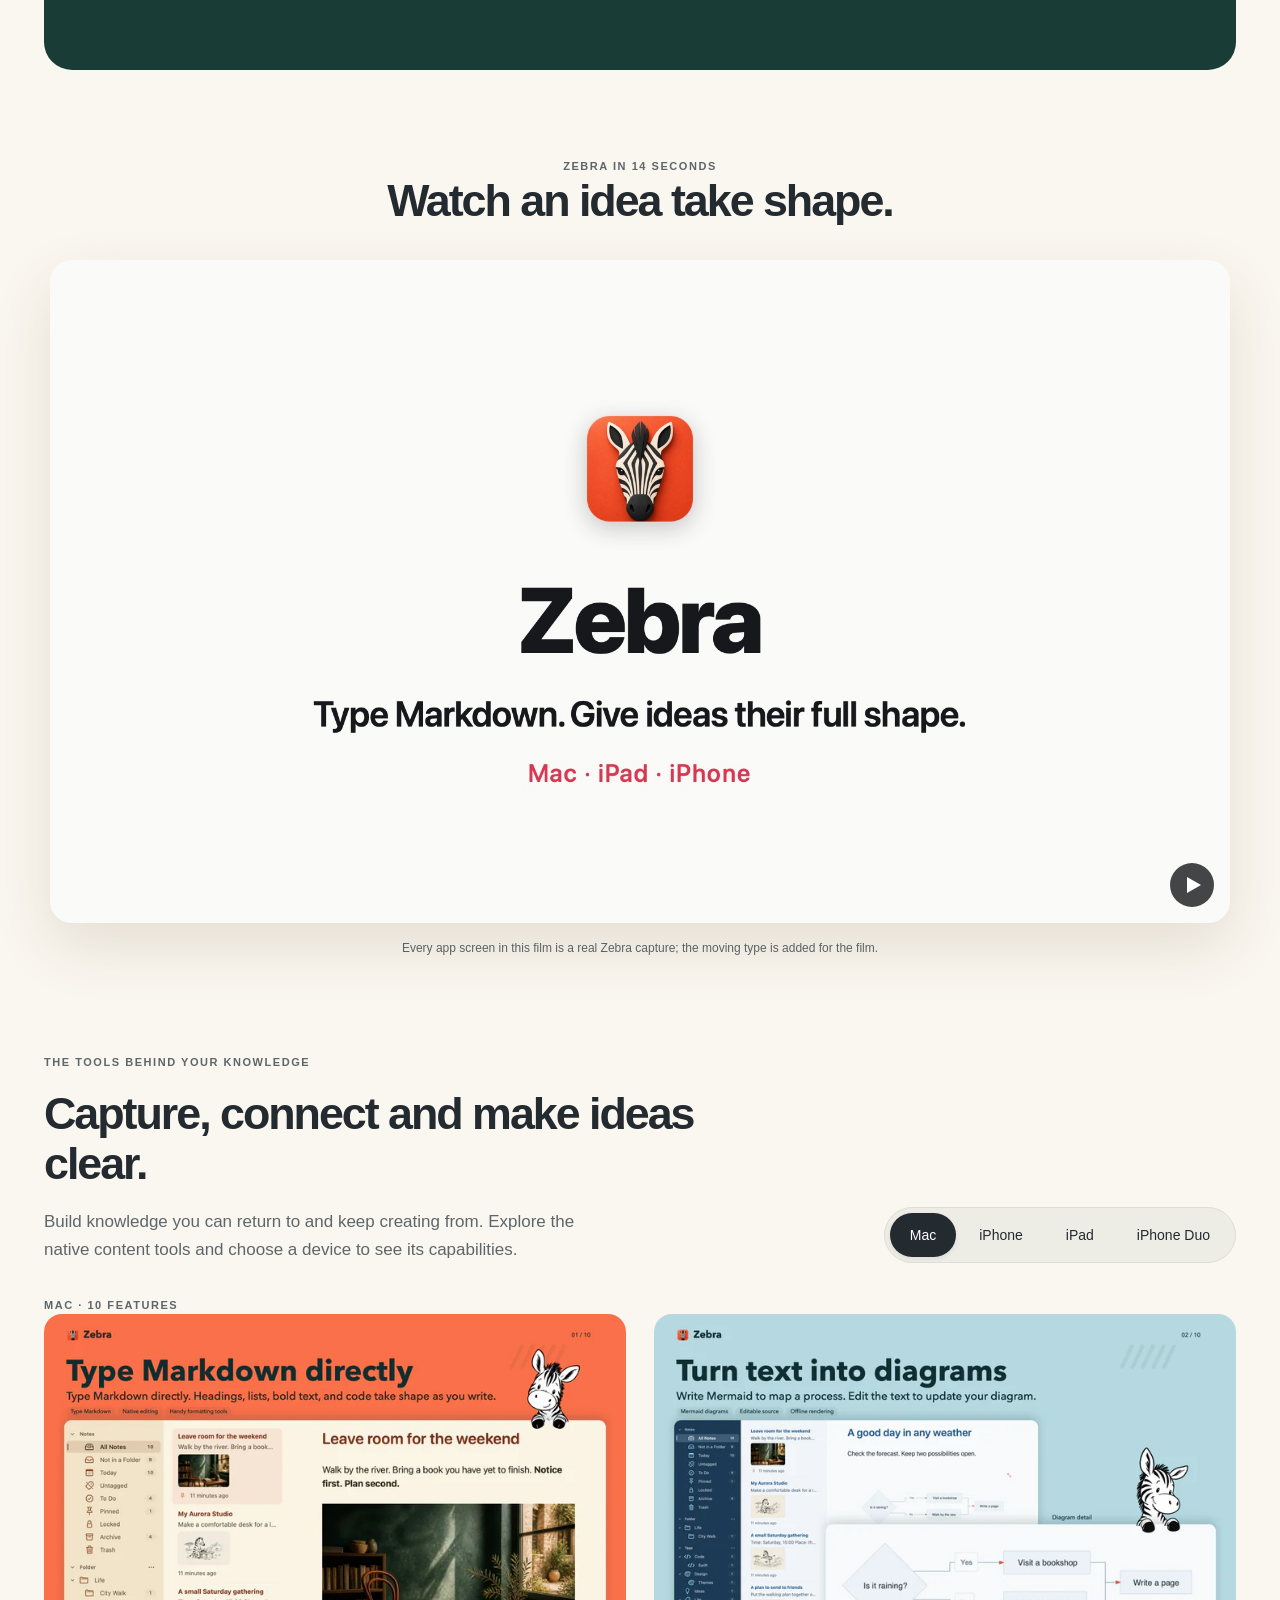
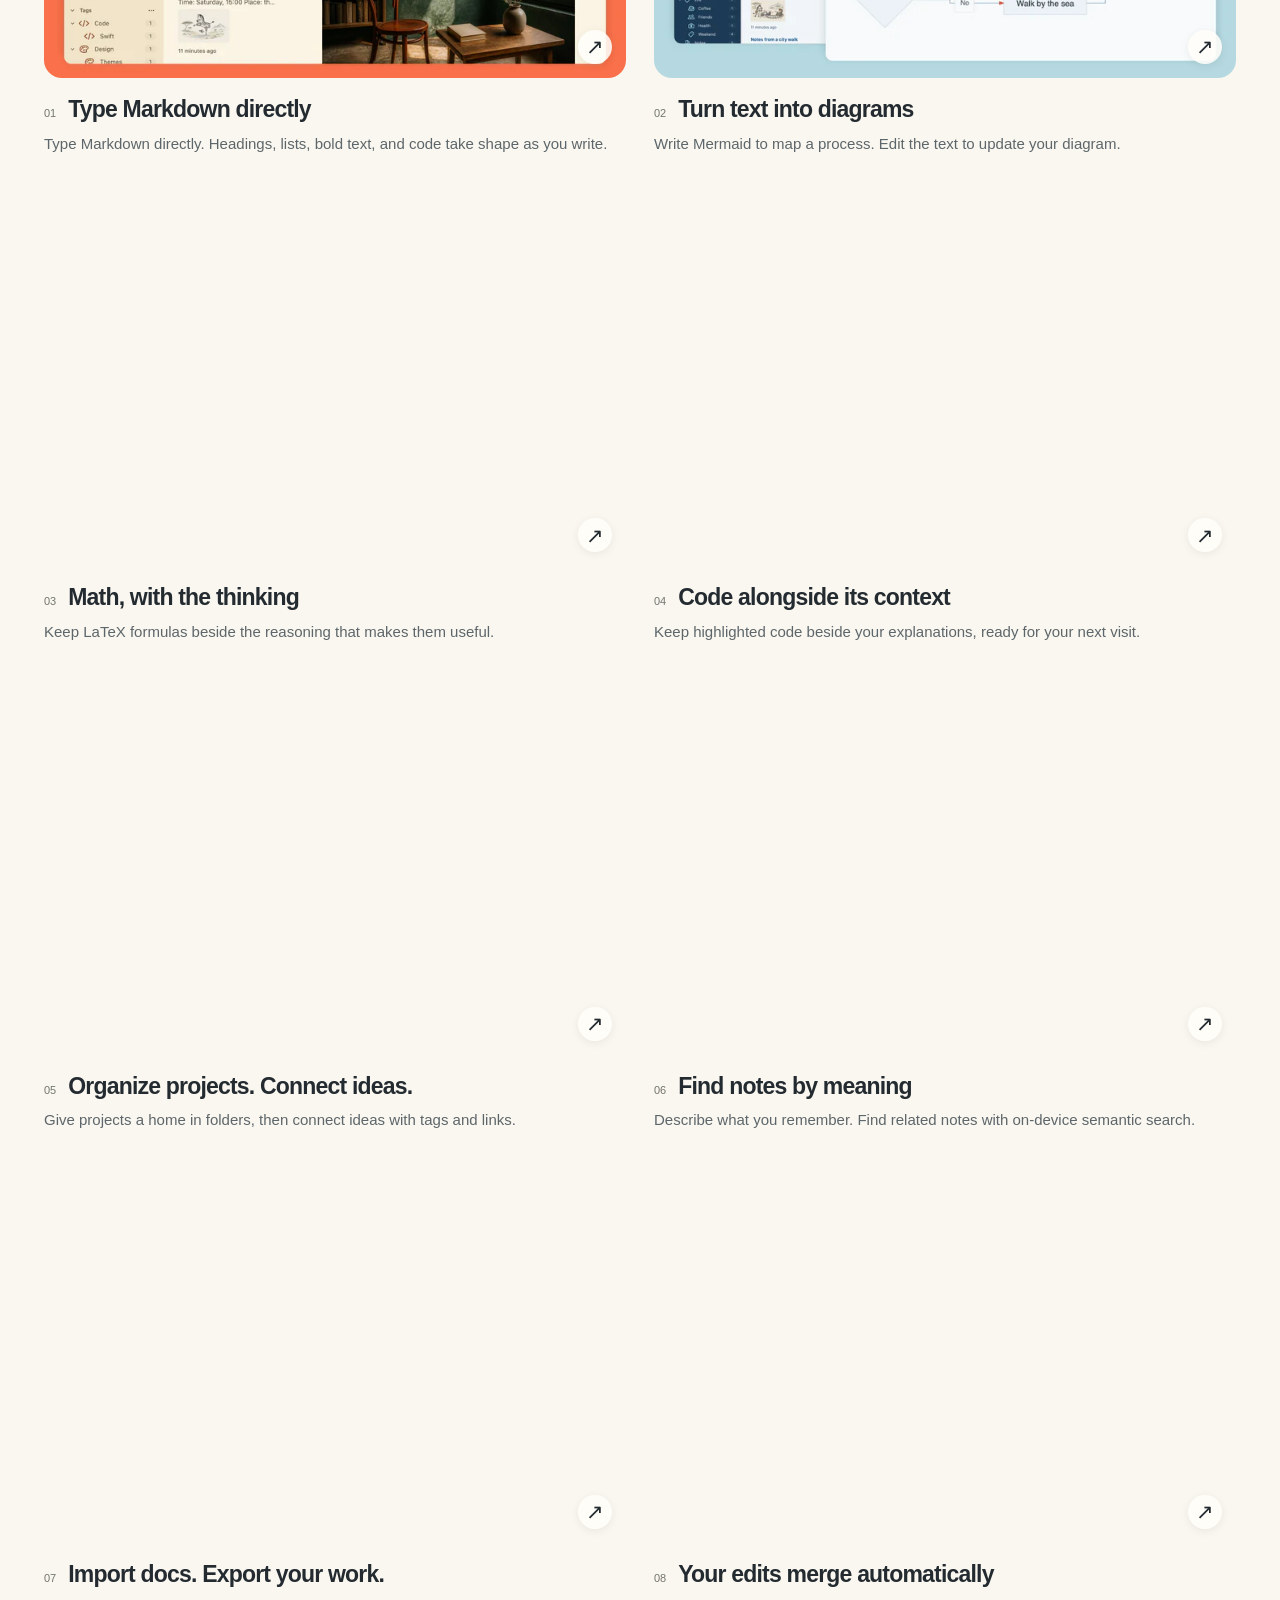
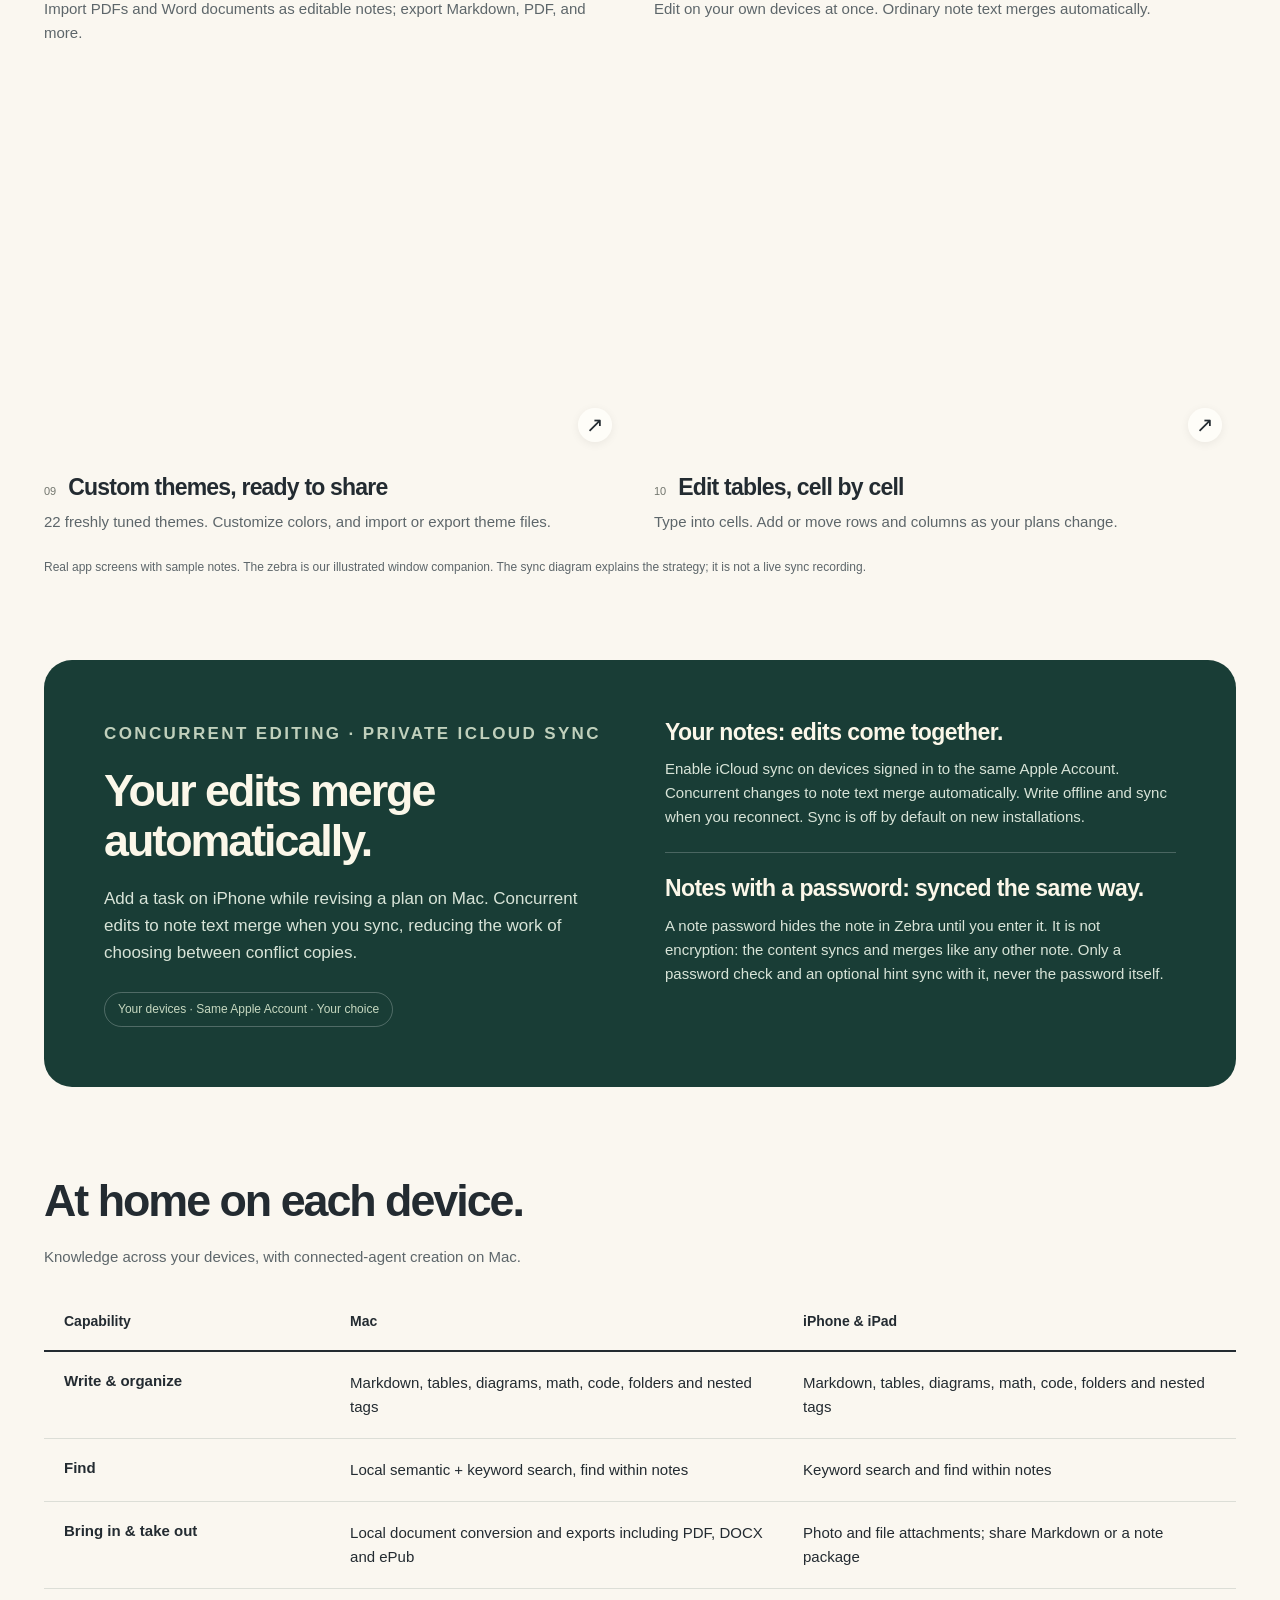
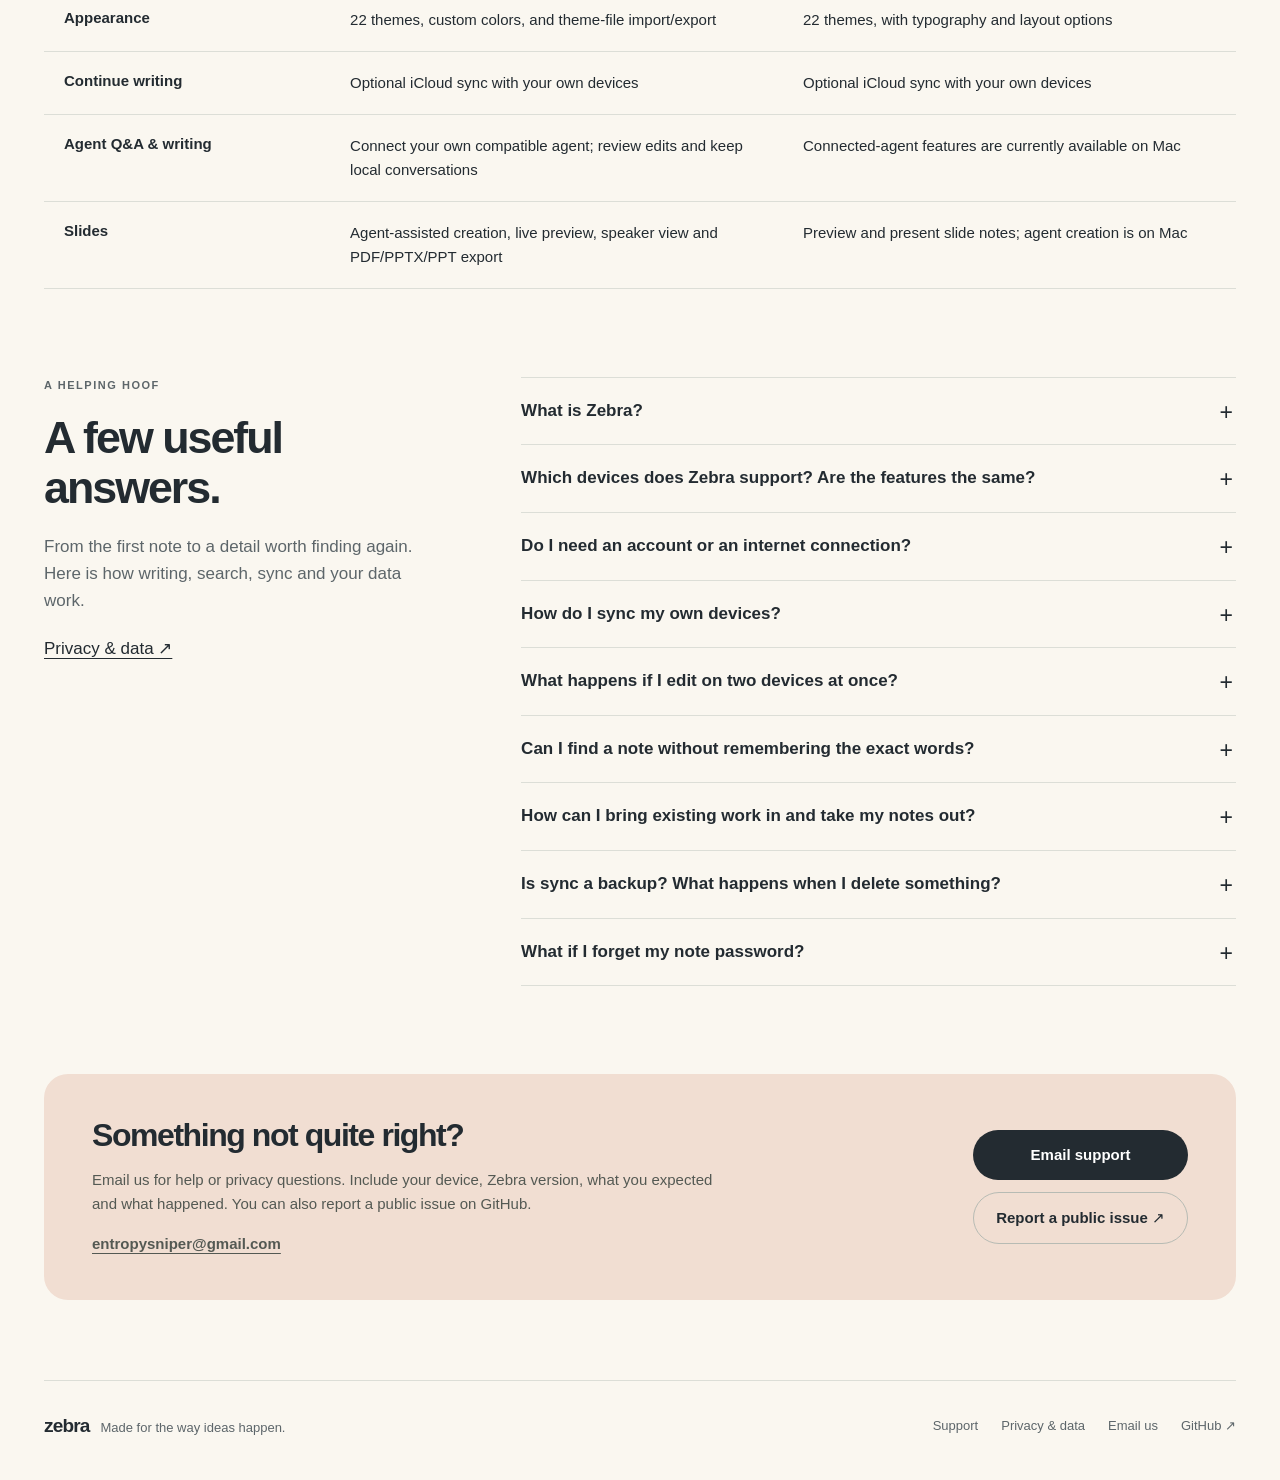
==== commit 5366c6d7: "docs(site): position Zebra as a personal knowledge base" ====
--- a/index.html
+++ b/index.html
@@ -1,12 +1,13 @@
 <!doctype html>
 <html lang="en"><head><meta charset="utf-8"><meta name="viewport" content="width=device-width, initial-scale=1"><meta name="color-scheme" content="light"><meta name="theme-color" content="#faf7f0"><meta name="referrer" content="strict-origin-when-cross-origin"><meta http-equiv="Content-Security-Policy" content="default-src 'self'; script-src 'self'; style-src 'self'; img-src 'self'; connect-src 'none'; object-src 'none'; base-uri 'self'; form-action 'none'">
-<title>Zebra — Markdown notes, diagrams, math &amp; more</title><meta name="description" content="A native Markdown notebook for Mac, iPhone and iPad. Write, organize, find and carry your ideas across your own devices. Explore Zebra and get support."><link rel="canonical" href="https://entropysniper-app.github.io/zebra.app/index.html"><link rel="alternate" hreflang="en" href="https://entropysniper-app.github.io/zebra.app/index.html"><link rel="alternate" hreflang="zh-Hans" href="https://entropysniper-app.github.io/zebra.app/zh/index.html"><link rel="alternate" hreflang="ja" href="https://entropysniper-app.github.io/zebra.app/ja/index.html"><link rel="alternate" hreflang="fr" href="https://entropysniper-app.github.io/zebra.app/fr/index.html"><link rel="alternate" hreflang="x-default" href="https://entropysniper-app.github.io/zebra.app/index.html"><meta property="og:type" content="website"><meta property="og:title" content="Zebra — Markdown notes, diagrams, math &amp; more"><meta property="og:description" content="A native Markdown notebook for Mac, iPhone and iPad. Write, organize, find and carry your ideas across your own devices. Explore Zebra and get support."><meta property="og:url" content="https://entropysniper-app.github.io/zebra.app/index.html"><meta property="og:image" content="https://entropysniper-app.github.io/zebra.app/assets/images/macos/en-US/01-write-large.webp?v=ccbb83b8c57d"><meta property="og:locale" content="en_US"><meta property="og:locale:alternate" content="zh_CN"><meta property="og:locale:alternate" content="ja_JP"><meta property="og:locale:alternate" content="fr_FR"><meta name="twitter:card" content="summary_large_image"><link rel="icon" href="assets/images/icon.png"><link rel="apple-touch-icon" sizes="180x180" href="assets/images/apple-touch-icon.png"><link rel="stylesheet" href="assets/site.css"><script defer src="assets/site.js"></script></head><body>
-<a class="skip-link" href="#main">Skip to content</a><div class="container"><header class="site-header"><a class="brand" href="index.html" aria-label="Zebra Home"><img src="assets/images/icon.png" width="42" height="42" alt="">zebra</a><nav class="site-nav" aria-label="Main navigation"><a class="nav-extra" href="index.html#explore">Explore</a><a class="nav-extra" href="index.html#sync">Sync</a><a href="index.html#support">Support</a><details class="language-menu"><summary><svg class="globe" aria-hidden="true" focusable="false" viewBox="0 0 16 16" width="16" height="16" fill="none" stroke="currentColor" stroke-width="1.3"><circle cx="8" cy="8" r="6.4"/><path d="M1.6 8h12.8M8 1.6c1.9 2 2.8 4.1 2.8 6.4S9.9 12.4 8 14.4M8 1.6C6.1 3.6 5.2 5.7 5.2 8s.9 4.4 2.8 6.4"/></svg><span class="visually-hidden">Language: </span><span lang="en">English</span></summary><ul class="language-list"><li><a href="zh/index.html" lang="zh-Hans" hreflang="zh-Hans">简体中文</a></li><li><a href="ja/index.html" lang="ja" hreflang="ja">日本語</a></li><li><a href="fr/index.html" lang="fr" hreflang="fr">Français</a></li></ul></details></nav></header><main id="main"><section class="hero"><div><p class="eyebrow">Markdown notes · Mac, iPhone &amp; iPad</p><h1>Type Markdown.<br>Give ideas their full shape.</h1><p class="lead">Type the syntax. See it formatted. Add diagrams, math, code, and editable tables as your ideas grow—from a quick note to a piece worth sharing.</p><div class="actions"><a class="button" href="#explore">Meet Zebra <span aria-hidden="true">↓</span></a><a class="button secondary" href="#support">Get help</a></div></div><div><a class="hero-image-link" href="#explore" aria-label="Meet Zebra"><div class="poster"><img src="assets/images/macos/en-US/01-write-large.webp?v=ccbb83b8c57d" srcset="assets/images/macos/en-US/01-write-small.webp?v=709e24be667a 720w, assets/images/macos/en-US/01-write-large.webp?v=ccbb83b8c57d 1440w" sizes="(max-width: 700px) 94vw, 55vw" width="2880" height="1800" alt="Type Markdown directly — Zebra Mac" fetchpriority="high"></div></a><p class="hero-caption">Zebra on Mac · fictional notes, real app screenshots</p></div></section>
-<div class="principles"><span>Native Markdown writing</span><span>Your notes, local by default</span><span>Optional iCloud sync</span></div>
+<title>Zebra — Your personal, local-first knowledge base</title><meta name="description" content="Keep knowledge locally, with Markdown as its medium. On Mac, connect your own agent for Q&amp;A, writing, slide creation and presentations."><link rel="canonical" href="https://entropysniper-app.github.io/zebra.app/index.html"><link rel="alternate" hreflang="en" href="https://entropysniper-app.github.io/zebra.app/index.html"><link rel="alternate" hreflang="zh-Hans" href="https://entropysniper-app.github.io/zebra.app/zh/index.html"><link rel="alternate" hreflang="ja" href="https://entropysniper-app.github.io/zebra.app/ja/index.html"><link rel="alternate" hreflang="fr" href="https://entropysniper-app.github.io/zebra.app/fr/index.html"><link rel="alternate" hreflang="x-default" href="https://entropysniper-app.github.io/zebra.app/index.html"><meta property="og:type" content="website"><meta property="og:title" content="Zebra — Your personal, local-first knowledge base"><meta property="og:description" content="Keep knowledge locally, with Markdown as its medium. On Mac, connect your own agent for Q&amp;A, writing, slide creation and presentations."><meta property="og:url" content="https://entropysniper-app.github.io/zebra.app/index.html"><meta property="og:image" content="https://entropysniper-app.github.io/zebra.app/assets/images/macos/en-US/01-write-large.webp?v=ccbb83b8c57d"><meta property="og:locale" content="en_US"><meta property="og:locale:alternate" content="zh_CN"><meta property="og:locale:alternate" content="ja_JP"><meta property="og:locale:alternate" content="fr_FR"><meta name="twitter:card" content="summary_large_image"><link rel="icon" href="assets/images/icon.png"><link rel="apple-touch-icon" sizes="180x180" href="assets/images/apple-touch-icon.png"><link rel="stylesheet" href="assets/site.css"><script defer src="assets/site.js"></script></head><body>
+<a class="skip-link" href="#main">Skip to content</a><div class="container"><header class="site-header"><a class="brand" href="index.html" aria-label="Zebra Home"><img src="assets/images/icon.png" width="42" height="42" alt="">zebra</a><nav class="site-nav" aria-label="Main navigation"><a class="nav-extra" href="index.html#explore">Explore</a><a class="nav-extra" href="index.html#sync">Sync</a><a href="index.html#support">Support</a><details class="language-menu"><summary><svg class="globe" aria-hidden="true" focusable="false" viewBox="0 0 16 16" width="16" height="16" fill="none" stroke="currentColor" stroke-width="1.3"><circle cx="8" cy="8" r="6.4"/><path d="M1.6 8h12.8M8 1.6c1.9 2 2.8 4.1 2.8 6.4S9.9 12.4 8 14.4M8 1.6C6.1 3.6 5.2 5.7 5.2 8s.9 4.4 2.8 6.4"/></svg><span class="visually-hidden">Language: </span><span lang="en">English</span></summary><ul class="language-list"><li><a href="zh/index.html" lang="zh-Hans" hreflang="zh-Hans">简体中文</a></li><li><a href="ja/index.html" lang="ja" hreflang="ja">日本語</a></li><li><a href="fr/index.html" lang="fr" hreflang="fr">Français</a></li></ul></details></nav></header><main id="main"><section class="hero"><div><p class="eyebrow">Personal knowledge · Local-first · Your agent on Mac</p><h1>Your knowledge.<br>Answers, writing, slides.</h1><p class="lead">Bring your notes, documents, images and discoveries together. Markdown carries the content; your knowledge stays local by default. On Mac, connect an agent you choose to ask questions, write from your material, create slides and present them.</p><div class="actions"><a class="button" href="#explore">Meet Zebra <span aria-hidden="true">↓</span></a><a class="button secondary" href="#support">Get help</a></div></div><div><a class="hero-image-link" href="#explore" aria-label="Meet Zebra"><div class="poster"><img src="assets/images/macos/en-US/01-write-large.webp?v=ccbb83b8c57d" srcset="assets/images/macos/en-US/01-write-small.webp?v=709e24be667a 720w, assets/images/macos/en-US/01-write-large.webp?v=ccbb83b8c57d 1440w" sizes="(max-width: 700px) 94vw, 55vw" width="2880" height="1800" alt="Type Markdown directly — Zebra Mac" fetchpriority="high"></div></a><p class="hero-caption">Zebra on Mac · fictional notes, real app screenshots</p></div></section>
+<div class="principles"><span>Personal knowledge, local-first</span><span>Markdown carries the content</span><span>Your agent, on Mac</span></div>
+<section id="intelligence" class="sync-section"><div><p class="eyebrow">Your knowledge, connected to your agent</p><h2>Ask it. Write from it.<br>Present what you know.</h2><p>On Mac, your knowledge becomes working context for an agent you choose. Move from finding material to an answer, a draft or a presentation in the same workspace.</p><p class="notice">Agent features are available on Mac and require a compatible tool you install and sign in to. Content is shared after permission and processed by the agent and its model service. Local knowledge storage does not mean all AI inference is on-device.</p></div><div><div class="sync-card"><h3>Ask your knowledge</h3><p>Work across your library or current material, reference notes with @ and follow source citations back to the original.</p></div><div class="sync-card"><h3>Write from your material</h3><p>Draft outlines, articles and summaries with your agent. Refine a selection with Smart Edit, compare suggestions and review proposed changes.</p></div><div class="sync-card"><h3>Create and present slides</h3><p>Ask your agent for a deck structure, slide content and speaker notes. Keep editing beside a live preview, then present full screen or with a separate speaker view.</p></div></div></section>
 <section class="film" id="film" aria-labelledby="film-title"><p class="eyebrow">Zebra in 14 seconds</p><h2 id="film-title">Watch an idea take shape.</h2><div class="film-frame"><video id="promo-video" controls muted loop playsinline preload="none" poster="assets/video/zebra-promo-en.jpg?v=9886eb8dcfa4" width="1920" height="1080" aria-label="Zebra promo film" aria-describedby="film-caption"><source src="assets/video/zebra-promo-en.mp4?v=bd1433f5552d" type="video/mp4"></video><button class="film-toggle" type="button" hidden data-play-label="Play video" data-pause-label="Pause video" aria-label="Play video"><span aria-hidden="true"></span></button></div><p class="film-caption" id="film-caption">Every app screen in this film is a real Zebra capture; the moving type is added for the film.</p></section>
-<section id="explore"><div class="section-heading"><div><p class="eyebrow">A little note. A bigger picture.</p><h2>More ways to make yourself clear.</h2><p>Start with a sentence. Add the details that make it yours. Choose a device to see what Zebra can do there.</p></div><div class="device-switch" role="group" aria-label="Choose a device"><button type="button" data-device-button="macos" aria-pressed="true">Mac</button><button type="button" data-device-button="iphone" aria-pressed="false">iPhone</button><button type="button" data-device-button="ipad" aria-pressed="false">iPad</button><button type="button" data-device-button="iphone-duo" aria-pressed="false">iPhone Duo</button></div></div><p id="gallery-status" class="eyebrow" aria-live="polite">Mac · 10 features</p><noscript><p class="no-script">These Mac screenshots and the support content work without JavaScript. Enable JavaScript to switch devices and open larger images.</p></noscript><div id="gallery" class="gallery" data-device="macos"><article class="feature"><button class="feature-image" type="button" data-large="assets/images/macos/en-US/01-write-large.webp?v=ccbb83b8c57d" aria-label="View screenshot: Type Markdown directly"><img src="assets/images/macos/en-US/01-write-small.webp?v=709e24be667a" srcset="assets/images/macos/en-US/01-write-small.webp?v=709e24be667a 720w, assets/images/macos/en-US/01-write-large.webp?v=ccbb83b8c57d 1440w" sizes="(max-width: 700px) 94vw, 46vw" width="2880" height="1800" alt="Type Markdown directly — Zebra Mac" loading="lazy" decoding="async"><span class="zoom-indicator" aria-hidden="true">↗</span></button><div class="feature-copy"><div class="feature-top"><span class="feature-index">01</span><h3>Type Markdown directly</h3></div><p>Type Markdown directly. Headings, lists, bold text, and code take shape as you write.</p></div></article><article class="feature"><button class="feature-image" type="button" data-large="assets/images/macos/en-US/02-diagrams-large.webp?v=856ddb66ec4d" aria-label="View screenshot: Turn text into diagrams"><img src="assets/images/macos/en-US/02-diagrams-small.webp?v=14a705b09721" srcset="assets/images/macos/en-US/02-diagrams-small.webp?v=14a705b09721 720w, assets/images/macos/en-US/02-diagrams-large.webp?v=856ddb66ec4d 1440w" sizes="(max-width: 700px) 94vw, 46vw" width="2880" height="1800" alt="Turn text into diagrams — Zebra Mac" loading="lazy" decoding="async"><span class="zoom-indicator" aria-hidden="true">↗</span></button><div class="feature-copy"><div class="feature-top"><span class="feature-index">02</span><h3>Turn text into diagrams</h3></div><p>Write Mermaid to map a process. Edit the text to update your diagram.</p></div></article><article class="feature"><button class="feature-image" type="button" data-large="assets/images/macos/en-US/03-math-large.webp?v=334d9178fb07" aria-label="View screenshot: Math, with the thinking"><img src="assets/images/macos/en-US/03-math-small.webp?v=1453fc6c153e" srcset="assets/images/macos/en-US/03-math-small.webp?v=1453fc6c153e 720w, assets/images/macos/en-US/03-math-large.webp?v=334d9178fb07 1440w" sizes="(max-width: 700px) 94vw, 46vw" width="2880" height="1800" alt="Math, with the thinking — Zebra Mac" loading="lazy" decoding="async"><span class="zoom-indicator" aria-hidden="true">↗</span></button><div class="feature-copy"><div class="feature-top"><span class="feature-index">03</span><h3>Math, with the thinking</h3></div><p>Keep LaTeX formulas beside the reasoning that makes them useful.</p></div></article><article class="feature"><button class="feature-image" type="button" data-large="assets/images/macos/en-US/04-code-large.webp?v=80af65bb3e0c" aria-label="View screenshot: Code alongside its context"><img src="assets/images/macos/en-US/04-code-small.webp?v=cfb530483f74" srcset="assets/images/macos/en-US/04-code-small.webp?v=cfb530483f74 720w, assets/images/macos/en-US/04-code-large.webp?v=80af65bb3e0c 1440w" sizes="(max-width: 700px) 94vw, 46vw" width="2880" height="1800" alt="Code alongside its context — Zebra Mac" loading="lazy" decoding="async"><span class="zoom-indicator" aria-hidden="true">↗</span></button><div class="feature-copy"><div class="feature-top"><span class="feature-index">04</span><h3>Code alongside its context</h3></div><p>Keep highlighted code beside your explanations, ready for your next visit.</p></div></article><article class="feature"><button class="feature-image" type="button" data-large="assets/images/macos/en-US/05-organize-large.webp?v=e2d10722ea6d" aria-label="View screenshot: Organize projects. Connect ideas."><img src="assets/images/macos/en-US/05-organize-small.webp?v=22acd6af8db5" srcset="assets/images/macos/en-US/05-organize-small.webp?v=22acd6af8db5 720w, assets/images/macos/en-US/05-organize-large.webp?v=e2d10722ea6d 1440w" sizes="(max-width: 700px) 94vw, 46vw" width="2880" height="1800" alt="Organize projects. Connect ideas. — Zebra Mac" loading="lazy" decoding="async"><span class="zoom-indicator" aria-hidden="true">↗</span></button><div class="feature-copy"><div class="feature-top"><span class="feature-index">05</span><h3>Organize projects. Connect ideas.</h3></div><p>Give projects a home in folders, then connect ideas with tags and links.</p></div></article><article class="feature"><button class="feature-image" type="button" data-large="assets/images/macos/en-US/06-search-large.webp?v=26eb0db23835" aria-label="View screenshot: Find notes by meaning"><img src="assets/images/macos/en-US/06-search-small.webp?v=62bb8e5434b5" srcset="assets/images/macos/en-US/06-search-small.webp?v=62bb8e5434b5 720w, assets/images/macos/en-US/06-search-large.webp?v=26eb0db23835 1440w" sizes="(max-width: 700px) 94vw, 46vw" width="2880" height="1800" alt="Find notes by meaning — Zebra Mac" loading="lazy" decoding="async"><span class="zoom-indicator" aria-hidden="true">↗</span></button><div class="feature-copy"><div class="feature-top"><span class="feature-index">06</span><h3>Find notes by meaning</h3></div><p>Describe what you remember. Find related notes with on-device semantic search.</p></div></article><article class="feature"><button class="feature-image" type="button" data-large="assets/images/macos/en-US/07-import-export-large.webp?v=8b9fcd434184" aria-label="View screenshot: Import docs. Export your work."><img src="assets/images/macos/en-US/07-import-export-small.webp?v=b97b85679d61" srcset="assets/images/macos/en-US/07-import-export-small.webp?v=b97b85679d61 720w, assets/images/macos/en-US/07-import-export-large.webp?v=8b9fcd434184 1440w" sizes="(max-width: 700px) 94vw, 46vw" width="2880" height="1800" alt="Import docs. Export your work. — Zebra Mac" loading="lazy" decoding="async"><span class="zoom-indicator" aria-hidden="true">↗</span></button><div class="feature-copy"><div class="feature-top"><span class="feature-index">07</span><h3>Import docs. Export your work.</h3></div><p>Import PDFs and Word documents as editable notes; export Markdown, PDF, and more.</p></div></article><article class="feature"><button class="feature-image" type="button" data-large="assets/images/macos/en-US/08-sync-large.webp?v=f0e8f771d567" aria-label="View screenshot: Your edits merge automatically"><img src="assets/images/macos/en-US/08-sync-small.webp?v=eea49b72404e" srcset="assets/images/macos/en-US/08-sync-small.webp?v=eea49b72404e 720w, assets/images/macos/en-US/08-sync-large.webp?v=f0e8f771d567 1440w" sizes="(max-width: 700px) 94vw, 46vw" width="2880" height="1800" alt="Your edits merge automatically — Zebra Mac" loading="lazy" decoding="async"><span class="zoom-indicator" aria-hidden="true">↗</span></button><div class="feature-copy"><div class="feature-top"><span class="feature-index">08</span><h3>Your edits merge automatically</h3></div><p>Edit on your own devices at once. Ordinary note text merges automatically.</p></div></article><article class="feature"><button class="feature-image" type="button" data-large="assets/images/macos/en-US/09-themes-large.webp?v=20b0b2f75230" aria-label="View screenshot: Custom themes, ready to share"><img src="assets/images/macos/en-US/09-themes-small.webp?v=f78551d2862f" srcset="assets/images/macos/en-US/09-themes-small.webp?v=f78551d2862f 720w, assets/images/macos/en-US/09-themes-large.webp?v=20b0b2f75230 1440w" sizes="(max-width: 700px) 94vw, 46vw" width="2880" height="1800" alt="Custom themes, ready to share — Zebra Mac" loading="lazy" decoding="async"><span class="zoom-indicator" aria-hidden="true">↗</span></button><div class="feature-copy"><div class="feature-top"><span class="feature-index">09</span><h3>Custom themes, ready to share</h3></div><p>22 freshly tuned themes. Customize colors, and import or export theme files.</p></div></article><article class="feature"><button class="feature-image" type="button" data-large="assets/images/macos/en-US/10-tables-large.webp?v=272d422cd582" aria-label="View screenshot: Edit tables, cell by cell"><img src="assets/images/macos/en-US/10-tables-small.webp?v=757a94665df6" srcset="assets/images/macos/en-US/10-tables-small.webp?v=757a94665df6 720w, assets/images/macos/en-US/10-tables-large.webp?v=272d422cd582 1440w" sizes="(max-width: 700px) 94vw, 46vw" width="2880" height="1800" alt="Edit tables, cell by cell — Zebra Mac" loading="lazy" decoding="async"><span class="zoom-indicator" aria-hidden="true">↗</span></button><div class="feature-copy"><div class="feature-top"><span class="feature-index">10</span><h3>Edit tables, cell by cell</h3></div><p>Type into cells. Add or move rows and columns as your plans change.</p></div></article></div><p class="gallery-note">Real app screens with sample notes. The zebra is our illustrated window companion. The sync diagram explains the strategy; it is not a live sync recording.</p></section>
+<section id="explore"><div class="section-heading"><div><p class="eyebrow">The tools behind your knowledge</p><h2>Capture, connect and make ideas clear.</h2><p>Build knowledge you can return to and keep creating from. Explore the native content tools and choose a device to see its capabilities.</p></div><div class="device-switch" role="group" aria-label="Choose a device"><button type="button" data-device-button="macos" aria-pressed="true">Mac</button><button type="button" data-device-button="iphone" aria-pressed="false">iPhone</button><button type="button" data-device-button="ipad" aria-pressed="false">iPad</button><button type="button" data-device-button="iphone-duo" aria-pressed="false">iPhone Duo</button></div></div><p id="gallery-status" class="eyebrow" aria-live="polite">Mac · 10 features</p><noscript><p class="no-script">These Mac screenshots and the support content work without JavaScript. Enable JavaScript to switch devices and open larger images.</p></noscript><div id="gallery" class="gallery" data-device="macos"><article class="feature"><button class="feature-image" type="button" data-large="assets/images/macos/en-US/01-write-large.webp?v=ccbb83b8c57d" aria-label="View screenshot: Type Markdown directly"><img src="assets/images/macos/en-US/01-write-small.webp?v=709e24be667a" srcset="assets/images/macos/en-US/01-write-small.webp?v=709e24be667a 720w, assets/images/macos/en-US/01-write-large.webp?v=ccbb83b8c57d 1440w" sizes="(max-width: 700px) 94vw, 46vw" width="2880" height="1800" alt="Type Markdown directly — Zebra Mac" loading="lazy" decoding="async"><span class="zoom-indicator" aria-hidden="true">↗</span></button><div class="feature-copy"><div class="feature-top"><span class="feature-index">01</span><h3>Type Markdown directly</h3></div><p>Type Markdown directly. Headings, lists, bold text, and code take shape as you write.</p></div></article><article class="feature"><button class="feature-image" type="button" data-large="assets/images/macos/en-US/02-diagrams-large.webp?v=856ddb66ec4d" aria-label="View screenshot: Turn text into diagrams"><img src="assets/images/macos/en-US/02-diagrams-small.webp?v=14a705b09721" srcset="assets/images/macos/en-US/02-diagrams-small.webp?v=14a705b09721 720w, assets/images/macos/en-US/02-diagrams-large.webp?v=856ddb66ec4d 1440w" sizes="(max-width: 700px) 94vw, 46vw" width="2880" height="1800" alt="Turn text into diagrams — Zebra Mac" loading="lazy" decoding="async"><span class="zoom-indicator" aria-hidden="true">↗</span></button><div class="feature-copy"><div class="feature-top"><span class="feature-index">02</span><h3>Turn text into diagrams</h3></div><p>Write Mermaid to map a process. Edit the text to update your diagram.</p></div></article><article class="feature"><button class="feature-image" type="button" data-large="assets/images/macos/en-US/03-math-large.webp?v=334d9178fb07" aria-label="View screenshot: Math, with the thinking"><img src="assets/images/macos/en-US/03-math-small.webp?v=1453fc6c153e" srcset="assets/images/macos/en-US/03-math-small.webp?v=1453fc6c153e 720w, assets/images/macos/en-US/03-math-large.webp?v=334d9178fb07 1440w" sizes="(max-width: 700px) 94vw, 46vw" width="2880" height="1800" alt="Math, with the thinking — Zebra Mac" loading="lazy" decoding="async"><span class="zoom-indicator" aria-hidden="true">↗</span></button><div class="feature-copy"><div class="feature-top"><span class="feature-index">03</span><h3>Math, with the thinking</h3></div><p>Keep LaTeX formulas beside the reasoning that makes them useful.</p></div></article><article class="feature"><button class="feature-image" type="button" data-large="assets/images/macos/en-US/04-code-large.webp?v=80af65bb3e0c" aria-label="View screenshot: Code alongside its context"><img src="assets/images/macos/en-US/04-code-small.webp?v=cfb530483f74" srcset="assets/images/macos/en-US/04-code-small.webp?v=cfb530483f74 720w, assets/images/macos/en-US/04-code-large.webp?v=80af65bb3e0c 1440w" sizes="(max-width: 700px) 94vw, 46vw" width="2880" height="1800" alt="Code alongside its context — Zebra Mac" loading="lazy" decoding="async"><span class="zoom-indicator" aria-hidden="true">↗</span></button><div class="feature-copy"><div class="feature-top"><span class="feature-index">04</span><h3>Code alongside its context</h3></div><p>Keep highlighted code beside your explanations, ready for your next visit.</p></div></article><article class="feature"><button class="feature-image" type="button" data-large="assets/images/macos/en-US/05-organize-large.webp?v=e2d10722ea6d" aria-label="View screenshot: Organize projects. Connect ideas."><img src="assets/images/macos/en-US/05-organize-small.webp?v=22acd6af8db5" srcset="assets/images/macos/en-US/05-organize-small.webp?v=22acd6af8db5 720w, assets/images/macos/en-US/05-organize-large.webp?v=e2d10722ea6d 1440w" sizes="(max-width: 700px) 94vw, 46vw" width="2880" height="1800" alt="Organize projects. Connect ideas. — Zebra Mac" loading="lazy" decoding="async"><span class="zoom-indicator" aria-hidden="true">↗</span></button><div class="feature-copy"><div class="feature-top"><span class="feature-index">05</span><h3>Organize projects. Connect ideas.</h3></div><p>Give projects a home in folders, then connect ideas with tags and links.</p></div></article><article class="feature"><button class="feature-image" type="button" data-large="assets/images/macos/en-US/06-search-large.webp?v=26eb0db23835" aria-label="View screenshot: Find notes by meaning"><img src="assets/images/macos/en-US/06-search-small.webp?v=62bb8e5434b5" srcset="assets/images/macos/en-US/06-search-small.webp?v=62bb8e5434b5 720w, assets/images/macos/en-US/06-search-large.webp?v=26eb0db23835 1440w" sizes="(max-width: 700px) 94vw, 46vw" width="2880" height="1800" alt="Find notes by meaning — Zebra Mac" loading="lazy" decoding="async"><span class="zoom-indicator" aria-hidden="true">↗</span></button><div class="feature-copy"><div class="feature-top"><span class="feature-index">06</span><h3>Find notes by meaning</h3></div><p>Describe what you remember. Find related notes with on-device semantic search.</p></div></article><article class="feature"><button class="feature-image" type="button" data-large="assets/images/macos/en-US/07-import-export-large.webp?v=8b9fcd434184" aria-label="View screenshot: Import docs. Export your work."><img src="assets/images/macos/en-US/07-import-export-small.webp?v=b97b85679d61" srcset="assets/images/macos/en-US/07-import-export-small.webp?v=b97b85679d61 720w, assets/images/macos/en-US/07-import-export-large.webp?v=8b9fcd434184 1440w" sizes="(max-width: 700px) 94vw, 46vw" width="2880" height="1800" alt="Import docs. Export your work. — Zebra Mac" loading="lazy" decoding="async"><span class="zoom-indicator" aria-hidden="true">↗</span></button><div class="feature-copy"><div class="feature-top"><span class="feature-index">07</span><h3>Import docs. Export your work.</h3></div><p>Import PDFs and Word documents as editable notes; export Markdown, PDF, and more.</p></div></article><article class="feature"><button class="feature-image" type="button" data-large="assets/images/macos/en-US/08-sync-large.webp?v=f0e8f771d567" aria-label="View screenshot: Your edits merge automatically"><img src="assets/images/macos/en-US/08-sync-small.webp?v=eea49b72404e" srcset="assets/images/macos/en-US/08-sync-small.webp?v=eea49b72404e 720w, assets/images/macos/en-US/08-sync-large.webp?v=f0e8f771d567 1440w" sizes="(max-width: 700px) 94vw, 46vw" width="2880" height="1800" alt="Your edits merge automatically — Zebra Mac" loading="lazy" decoding="async"><span class="zoom-indicator" aria-hidden="true">↗</span></button><div class="feature-copy"><div class="feature-top"><span class="feature-index">08</span><h3>Your edits merge automatically</h3></div><p>Edit on your own devices at once. Ordinary note text merges automatically.</p></div></article><article class="feature"><button class="feature-image" type="button" data-large="assets/images/macos/en-US/09-themes-large.webp?v=20b0b2f75230" aria-label="View screenshot: Custom themes, ready to share"><img src="assets/images/macos/en-US/09-themes-small.webp?v=f78551d2862f" srcset="assets/images/macos/en-US/09-themes-small.webp?v=f78551d2862f 720w, assets/images/macos/en-US/09-themes-large.webp?v=20b0b2f75230 1440w" sizes="(max-width: 700px) 94vw, 46vw" width="2880" height="1800" alt="Custom themes, ready to share — Zebra Mac" loading="lazy" decoding="async"><span class="zoom-indicator" aria-hidden="true">↗</span></button><div class="feature-copy"><div class="feature-top"><span class="feature-index">09</span><h3>Custom themes, ready to share</h3></div><p>22 freshly tuned themes. Customize colors, and import or export theme files.</p></div></article><article class="feature"><button class="feature-image" type="button" data-large="assets/images/macos/en-US/10-tables-large.webp?v=272d422cd582" aria-label="View screenshot: Edit tables, cell by cell"><img src="assets/images/macos/en-US/10-tables-small.webp?v=757a94665df6" srcset="assets/images/macos/en-US/10-tables-small.webp?v=757a94665df6 720w, assets/images/macos/en-US/10-tables-large.webp?v=272d422cd582 1440w" sizes="(max-width: 700px) 94vw, 46vw" width="2880" height="1800" alt="Edit tables, cell by cell — Zebra Mac" loading="lazy" decoding="async"><span class="zoom-indicator" aria-hidden="true">↗</span></button><div class="feature-copy"><div class="feature-top"><span class="feature-index">10</span><h3>Edit tables, cell by cell</h3></div><p>Type into cells. Add or move rows and columns as your plans change.</p></div></article></div><p class="gallery-note">Real app screens with sample notes. The zebra is our illustrated window companion. The sync diagram explains the strategy; it is not a live sync recording.</p></section>
 <section id="sync" class="sync-section"><div><p class="eyebrow">Concurrent editing · Private iCloud sync</p><h2>Your edits merge<br>automatically.</h2><p>Add a task on iPhone while revising a plan on Mac. Concurrent edits to note text merge when you sync, reducing the work of choosing between conflict copies.</p><span class="sync-mark">Your devices · Same Apple Account · Your choice</span></div><div><div class="sync-card"><h3>Your notes: edits come together.</h3><p>Enable iCloud sync on devices signed in to the same Apple Account. Concurrent changes to note text merge automatically. Write offline and sync when you reconnect. Sync is off by default on new installations.</p></div><div class="sync-card"><h3>Notes with a password: synced the same way.</h3><p>A note password hides the note in Zebra until you enter it. It is not encryption: the content syncs and merges like any other note. Only a password check and an optional hint sync with it, never the password itself.</p></div></div></section>
-<section class="platforms"><h2>At home on each device.</h2><table class="platform-table"><caption>The same writing essentials, with extra tools on Mac.</caption><thead><tr><th scope="col">Capability</th><th scope="col">Mac</th><th scope="col">iPhone &amp; iPad</th></tr></thead><tbody><tr><th scope="row">Write &amp; organize</th><td>Markdown, tables, diagrams, math, code, folders and nested tags</td><td>Markdown, tables, diagrams, math, code, folders and nested tags</td></tr><tr><th scope="row">Find</th><td>Local semantic + keyword search, find within notes</td><td>Keyword search and find within notes</td></tr><tr><th scope="row">Bring in &amp; take out</th><td>Local document conversion and exports including PDF, DOCX and ePub</td><td>Photo and file attachments; share Markdown or a note package</td></tr><tr><th scope="row">Appearance</th><td>22 themes, custom colors, and theme-file import/export</td><td>22 themes, with typography and layout options</td></tr><tr><th scope="row">Continue writing</th><td>Optional iCloud sync with your own devices</td><td>Optional iCloud sync with your own devices</td></tr></tbody></table></section>
-<section class="support" id="support"><div class="intro"><p class="eyebrow">A helping hoof</p><h2>A few useful answers.</h2><p>From the first note to a detail worth finding again. Here is how writing, search, sync and your data work.</p><a href="privacy.html">Privacy &amp; data ↗</a></div><div class="faq"><details id="faq-platforms"><summary>Which devices does Zebra support? Are the features the same?</summary><div><p>Zebra requires macOS 14 or later on Mac, and iOS 17 or later on iPhone and iPad. All platforms support Markdown, tables, math, Mermaid diagrams, code highlighting, folders, and nested tags. Mac also offers local semantic search, document conversion, and more export formats. iPhone and iPad offer keyword search, find within notes, photo and file attachments, and sharing as Markdown or a note package with attachments. All devices offer 22 built-in themes. Mac also lets you create custom themes and import or export .zebratheme files to share them.</p></div></details><details id="faq-offline"><summary>Do I need an account or an internet connection?</summary><div><p>No Zebra account is required. Notes are stored on your device by default, and core writing and organization work offline. Changes save automatically on the device. iCloud sync needs an Apple Account and a connection. Web clipping, link previews, and remote attachments connect to the relevant websites.</p></div></details><details id="faq-sync-setup"><summary>How do I sync my own devices?</summary><div><p>Sign in to the same Apple Account on each device and make sure iCloud is available. Then enable iCloud sync in Zebra&#x27;s settings on each device. Sync is off by default for new installations; existing choices are preserved. The first sync can take time, so open Zebra and keep a network connection available. If changes have not arrived, check the app&#x27;s sync status, your connection, and your iCloud sign-in. Turning sync off on one device does not turn it off elsewhere or erase cloud copies.</p></div></details><details id="faq-concurrent-edits"><summary>What happens if I edit on two devices at once?</summary><div><p>Note text uses CRDT sync to merge concurrent edits across devices, and notes with a password sync and merge the same way. Offline edits can join those changes when you reconnect. Sync connects your own devices; it is not a shared team workspace.</p></div></details><details id="faq-search"><summary>Can I find a note without remembering the exact words?</summary><div><p>On Mac, press ⌘O to open Zebra Actions and describe what you remember. Local semantic search combines the meaning of Chinese and English text with keywords. No separate model download is needed, and keyword search remains available if the system&#x27;s semantic capabilities are unavailable. Notes with a password are excluded from semantic indexing, even while unlocked. iPhone and iPad currently offer keyword search and find within notes.</p></div></details><details id="faq-import-export"><summary>How can I bring existing work in and take my notes out?</summary><div><p>On Mac, import Markdown, HTML, TextBundle, and other supported formats. Text-based PDFs, DOCX, XLSX/XLS, PPTX, and other supported documents can be converted locally into editable notes while keeping the originals. Conversion focuses on text and structure; complex layouts may change. Mac exports include Markdown, PDF, HTML, DOCX, and ePub. On iPhone and iPad, attach photos or files, then use the note menu to share Markdown or package the note and its attachments together.</p></div></details><details id="faq-backup-delete"><summary>Is sync a backup? What happens when I delete something?</summary><div><p>Sync carries changes between devices and should not be your only backup. On Mac, choose File &gt; Export Backup to save a .zebrabk library backup with notes and attachments. You can review the effect of a restore before proceeding. Turning sync off or removing the app does not erase copies on other devices, exported files, backups, or existing cloud copies. Deleting a note updates its current state, but older records in cloud sync history and the attachments they reference may remain. There is currently no button to erase all cloud history. Keep an independent copy before deleting or restoring important work.</p></div></details><details id="faq-note-password"><summary>What if I forget my note password?</summary><div><p>The developer cannot recover it: Zebra never stores the password itself, only a password check. All notes with a password share one password, so keep it somewhere safe. A note password is not encryption. Zebra only asks for it before showing the note; the content itself stays in plain text on your devices, in iCloud, and in library backups.</p></div></details></div></section>
+<section class="platforms"><h2>At home on each device.</h2><table class="platform-table"><caption>Knowledge across your devices, with connected-agent creation on Mac.</caption><thead><tr><th scope="col">Capability</th><th scope="col">Mac</th><th scope="col">iPhone &amp; iPad</th></tr></thead><tbody><tr><th scope="row">Write &amp; organize</th><td>Markdown, tables, diagrams, math, code, folders and nested tags</td><td>Markdown, tables, diagrams, math, code, folders and nested tags</td></tr><tr><th scope="row">Find</th><td>Local semantic + keyword search, find within notes</td><td>Keyword search and find within notes</td></tr><tr><th scope="row">Bring in &amp; take out</th><td>Local document conversion and exports including PDF, DOCX and ePub</td><td>Photo and file attachments; share Markdown or a note package</td></tr><tr><th scope="row">Appearance</th><td>22 themes, custom colors, and theme-file import/export</td><td>22 themes, with typography and layout options</td></tr><tr><th scope="row">Continue writing</th><td>Optional iCloud sync with your own devices</td><td>Optional iCloud sync with your own devices</td></tr><tr><th scope="row">Agent Q&amp;A &amp; writing</th><td>Connect your own compatible agent; review edits and keep local conversations</td><td>Connected-agent features are currently available on Mac</td></tr><tr><th scope="row">Slides</th><td>Agent-assisted creation, live preview, speaker view and PDF/PPTX/PPT export</td><td>Preview and present slide notes; agent creation is on Mac</td></tr></tbody></table></section>
+<section class="support" id="support"><div class="intro"><p class="eyebrow">A helping hoof</p><h2>A few useful answers.</h2><p>From the first note to a detail worth finding again. Here is how writing, search, sync and your data work.</p><a href="privacy.html">Privacy &amp; data ↗</a></div><div class="faq"><details id="faq-knowledge-base"><summary>What is Zebra?</summary><div><p>Zebra is a personal, local-first knowledge base. Markdown carries notes and documents, with images, links and structured content. On Mac you can connect your own compatible agent to ask questions of your material, write, create slides and present them.</p></div></details><details id="faq-platforms"><summary>Which devices does Zebra support? Are the features the same?</summary><div><p>Zebra requires macOS 14 or later on Mac, and iOS 17 or later on iPhone and iPad. All platforms support Markdown, tables, math, Mermaid diagrams, code highlighting, folders, and nested tags. Mac also offers local semantic search, document conversion, and more export formats. iPhone and iPad offer keyword search, find within notes, photo and file attachments, and sharing as Markdown or a note package with attachments. All devices offer 22 built-in themes. Mac also lets you create custom themes and import or export .zebratheme files to share them.</p></div></details><details id="faq-offline"><summary>Do I need an account or an internet connection?</summary><div><p>No Zebra account is required. Notes are stored on your device by default, and core writing and organization work offline. Changes save automatically on the device. iCloud sync needs an Apple Account and a connection. Web clipping, link previews, and remote attachments connect to the relevant websites.</p></div></details><details id="faq-sync-setup"><summary>How do I sync my own devices?</summary><div><p>Sign in to the same Apple Account on each device and make sure iCloud is available. Then enable iCloud sync in Zebra&#x27;s settings on each device. Sync is off by default for new installations; existing choices are preserved. The first sync can take time, so open Zebra and keep a network connection available. If changes have not arrived, check the app&#x27;s sync status, your connection, and your iCloud sign-in. Turning sync off on one device does not turn it off elsewhere or erase cloud copies.</p></div></details><details id="faq-concurrent-edits"><summary>What happens if I edit on two devices at once?</summary><div><p>Note text uses CRDT sync to merge concurrent edits across devices, and notes with a password sync and merge the same way. Offline edits can join those changes when you reconnect. Sync connects your own devices; it is not a shared team workspace.</p></div></details><details id="faq-search"><summary>Can I find a note without remembering the exact words?</summary><div><p>On Mac, press ⌘O to open Zebra Actions and describe what you remember. Local semantic search combines the meaning of Chinese and English text with keywords. No separate model download is needed, and keyword search remains available if the system&#x27;s semantic capabilities are unavailable. Notes with a password are excluded from semantic indexing, even while unlocked. iPhone and iPad currently offer keyword search and find within notes.</p></div></details><details id="faq-import-export"><summary>How can I bring existing work in and take my notes out?</summary><div><p>On Mac, import Markdown, HTML, TextBundle, and other supported formats. Text-based PDFs, DOCX, XLSX/XLS, PPTX, and other supported documents can be converted locally into editable notes while keeping the originals. Conversion focuses on text and structure; complex layouts may change. Mac exports include Markdown, PDF, HTML, DOCX, and ePub. On iPhone and iPad, attach photos or files, then use the note menu to share Markdown or package the note and its attachments together.</p></div></details><details id="faq-backup-delete"><summary>Is sync a backup? What happens when I delete something?</summary><div><p>Sync carries changes between devices and should not be your only backup. On Mac, choose File &gt; Export Backup to save a .zebrabk library backup with notes and attachments. You can review the effect of a restore before proceeding. Turning sync off or removing the app does not erase copies on other devices, exported files, backups, or existing cloud copies. Deleting a note updates its current state, but older records in cloud sync history and the attachments they reference may remain. There is currently no button to erase all cloud history. Keep an independent copy before deleting or restoring important work.</p></div></details><details id="faq-note-password"><summary>What if I forget my note password?</summary><div><p>The developer cannot recover it: Zebra never stores the password itself, only a password check. All notes with a password share one password, so keep it somewhere safe. A note password is not encryption. Zebra only asks for it before showing the note; the content itself stays in plain text on your devices, in iCloud, and in library backups.</p></div></details></div></section>
 <section class="contact" id="contact"><div><h2>Something not quite right?</h2><p>Email us for help or privacy questions. Include your device, Zebra version, what you expected and what happened. You can also report a public issue on GitHub.</p><p class="contact-email"><a href="mailto:entropysniper@gmail.com">entropysniper@gmail.com</a></p></div><div class="contact-options"><a class="button" href="mailto:entropysniper@gmail.com">Email support</a><a class="button secondary" href="https://github.com/entropysniper-app/zebra.app/issues/new">Report a public issue ↗</a></div></section></main>
 <dialog id="poster-dialog" class="poster-dialog" aria-labelledby="dialog-title"><div class="dialog-bar"><h2 id="dialog-title"></h2><button id="dialog-close" type="button" aria-label="Close screenshot">×</button></div><img id="dialog-image" alt=""></dialog><script id="gallery-data" type="application/json">{"locale":"en-US","devices":{"macos":[{"headline":"Type Markdown directly","summary":"Type Markdown directly. Headings, lists, bold text, and code take shape as you write.","small":"assets/images/macos/en-US/01-write-small.webp?v=709e24be667a","large":"assets/images/macos/en-US/01-write-large.webp?v=ccbb83b8c57d","smallWidth":720,"largeWidth":1440,"width":2880,"height":1800,"alt":"Type Markdown directly — Zebra Mac"},{"headline":"Turn text into diagrams","summary":"Write Mermaid to map a process. Edit the text to update your diagram.","small":"assets/images/macos/en-US/02-diagrams-small.webp?v=14a705b09721","large":"assets/images/macos/en-US/02-diagrams-large.webp?v=856ddb66ec4d","smallWidth":720,"largeWidth":1440,"width":2880,"height":1800,"alt":"Turn text into diagrams — Zebra Mac"},{"headline":"Math, with the thinking","summary":"Keep LaTeX formulas beside the reasoning that makes them useful.","small":"assets/images/macos/en-US/03-math-small.webp?v=1453fc6c153e","large":"assets/images/macos/en-US/03-math-large.webp?v=334d9178fb07","smallWidth":720,"largeWidth":1440,"width":2880,"height":1800,"alt":"Math, with the thinking — Zebra Mac"},{"headline":"Code alongside its context","summary":"Keep highlighted code beside your explanations, ready for your next visit.","small":"assets/images/macos/en-US/04-code-small.webp?v=cfb530483f74","large":"assets/images/macos/en-US/04-code-large.webp?v=80af65bb3e0c","smallWidth":720,"largeWidth":1440,"width":2880,"height":1800,"alt":"Code alongside its context — Zebra Mac"},{"headline":"Organize projects. Connect ideas.","summary":"Give projects a home in folders, then connect ideas with tags and links.","small":"assets/images/macos/en-US/05-organize-small.webp?v=22acd6af8db5","large":"assets/images/macos/en-US/05-organize-large.webp?v=e2d10722ea6d","smallWidth":720,"largeWidth":1440,"width":2880,"height":1800,"alt":"Organize projects. Connect ideas. — Zebra Mac"},{"headline":"Find notes by meaning","summary":"Describe what you remember. Find related notes with on-device semantic search.","small":"assets/images/macos/en-US/06-search-small.webp?v=62bb8e5434b5","large":"assets/images/macos/en-US/06-search-large.webp?v=26eb0db23835","smallWidth":720,"largeWidth":1440,"width":2880,"height":1800,"alt":"Find notes by meaning — Zebra Mac"},{"headline":"Import docs. Export your work.","summary":"Import PDFs and Word documents as editable notes; export Markdown, PDF, and more.","small":"assets/images/macos/en-US/07-import-export-small.webp?v=b97b85679d61","large":"assets/images/macos/en-US/07-import-export-large.webp?v=8b9fcd434184","smallWidth":720,"largeWidth":1440,"width":2880,"height":1800,"alt":"Import docs. Export your work. — Zebra Mac"},{"headline":"Your edits merge automatically","summary":"Edit on your own devices at once. Ordinary note text merges automatically.","small":"assets/images/macos/en-US/08-sync-small.webp?v=eea49b72404e","large":"assets/images/macos/en-US/08-sync-large.webp?v=f0e8f771d567","smallWidth":720,"largeWidth":1440,"width":2880,"height":1800,"alt":"Your edits merge automatically — Zebra Mac"},{"headline":"Custom themes, ready to share","summary":"22 freshly tuned themes. Customize colors, and import or export theme files.","small":"assets/images/macos/en-US/09-themes-small.webp?v=f78551d2862f","large":"assets/images/macos/en-US/09-themes-large.webp?v=20b0b2f75230","smallWidth":720,"largeWidth":1440,"width":2880,"height":1800,"alt":"Custom themes, ready to share — Zebra Mac"},{"headline":"Edit tables, cell by cell","summary":"Type into cells. Add or move rows and columns as your plans change.","small":"assets/images/macos/en-US/10-tables-small.webp?v=757a94665df6","large":"assets/images/macos/en-US/10-tables-large.webp?v=272d422cd582","smallWidth":720,"largeWidth":1440,"width":2880,"height":1800,"alt":"Edit tables, cell by cell — Zebra Mac"}],"iphone":[{"headline":"Type Markdown directly","summary":"Type Markdown directly. Headings, lists, bold text, and code take shape as you write.","small":"assets/images/iphone/en-US/01-write-small.webp?v=3f609cb5cdef","large":"assets/images/iphone/en-US/01-write-large.webp?v=ffc0fea128e2","smallWidth":720,"largeWidth":1206,"width":1206,"height":2622,"alt":"Type Markdown directly — Zebra iPhone"},{"headline":"Turn text into diagrams","summary":"Write Mermaid to map a process. Edit the text to update your diagram.","small":"assets/images/iphone/en-US/02-diagrams-small.webp?v=3de9daf73ed5","large":"assets/images/iphone/en-US/02-diagrams-large.webp?v=0f755684201b","smallWidth":720,"largeWidth":1206,"width":1206,"height":2622,"alt":"Turn text into diagrams — Zebra iPhone"},{"headline":"Math, with the thinking","summary":"Keep LaTeX formulas beside the reasoning that makes them useful.","small":"assets/images/iphone/en-US/03-math-small.webp?v=f9acebf6c51c","large":"assets/images/iphone/en-US/03-math-large.webp?v=5d9e3437d76a","smallWidth":720,"largeWidth":1206,"width":1206,"height":2622,"alt":"Math, with the thinking — Zebra iPhone"},{"headline":"Code alongside its context","summary":"Keep highlighted code beside your explanations, ready for your next visit.","small":"assets/images/iphone/en-US/04-code-small.webp?v=e5df0c62ebff","large":"assets/images/iphone/en-US/04-code-large.webp?v=07c28e7ae6e3","smallWidth":720,"largeWidth":1206,"width":1206,"height":2622,"alt":"Code alongside its context — Zebra iPhone"},{"headline":"Organize projects. Connect ideas.","summary":"Give projects a home in folders, then connect ideas with tags and links.","small":"assets/images/iphone/en-US/05-organize-small.webp?v=278f17d8581d","large":"assets/images/iphone/en-US/05-organize-large.webp?v=231fb80933d7","smallWidth":720,"largeWidth":1206,"width":1206,"height":2622,"alt":"Organize projects. Connect ideas. — Zebra iPhone"},{"headline":"Back to that exact line","summary":"Search by keyword, then highlight the passage you need inside a note.","small":"assets/images/iphone/en-US/06-search-small.webp?v=616e691e4ff7","large":"assets/images/iphone/en-US/06-search-large.webp?v=be6dfd5166fe","smallWidth":720,"largeWidth":1206,"width":1206,"height":2622,"alt":"Back to that exact line — Zebra iPhone"},{"headline":"Import files. Export notes.","summary":"Import photos and files as attachments. Export Markdown or a note with its attachments.","small":"assets/images/iphone/en-US/07-import-export-small.webp?v=78eee775130b","large":"assets/images/iphone/en-US/07-import-export-large.webp?v=5f9dfd8e340d","smallWidth":720,"largeWidth":1206,"width":1206,"height":2622,"alt":"Import files. Export notes. — Zebra iPhone"},{"headline":"Your edits merge automatically","summary":"Edit on your own devices at once. Ordinary note text merges automatically.","small":"assets/images/iphone/en-US/08-sync-small.webp?v=745672d7f37c","large":"assets/images/iphone/en-US/08-sync-large.webp?v=05e4c138c67b","smallWidth":720,"largeWidth":1206,"width":1206,"height":2622,"alt":"Your edits merge automatically — Zebra iPhone"},{"headline":"22 themes for your notes","summary":"Freshly tuned light and dark themes restyle your notes, code, and tables together.","small":"assets/images/iphone/en-US/09-themes-small.webp?v=8071627b7a06","large":"assets/images/iphone/en-US/09-themes-large.webp?v=2f6e1765895c","smallWidth":720,"largeWidth":1206,"width":1206,"height":2622,"alt":"22 themes for your notes — Zebra iPhone"},{"headline":"Edit tables, cell by cell","summary":"Tap to type. The ⋮ menu adds, moves, and aligns rows and columns.","small":"assets/images/iphone/en-US/10-tables-small.webp?v=49c4864c881c","large":"assets/images/iphone/en-US/10-tables-large.webp?v=0f43fd834096","smallWidth":720,"largeWidth":1206,"width":1206,"height":2622,"alt":"Edit tables, cell by cell — Zebra iPhone"}],"ipad":[{"headline":"Type Markdown directly","summary":"Type Markdown directly. Headings, lists, bold text, and code take shape as you write.","small":"assets/images/ipad/en-US/01-write-small.webp?v=ad61c140b888","large":"assets/images/ipad/en-US/01-write-large.webp?v=b97e91e447e7","smallWidth":720,"largeWidth":1440,"width":2752,"height":2064,"alt":"Type Markdown directly — Zebra iPad"},{"headline":"Turn text into diagrams","summary":"Write Mermaid to map a process. Edit the text to update your diagram.","small":"assets/images/ipad/en-US/02-diagrams-small.webp?v=303a9cd194c7","large":"assets/images/ipad/en-US/02-diagrams-large.webp?v=5deab6b470a6","smallWidth":720,"largeWidth":1440,"width":2752,"height":2064,"alt":"Turn text into diagrams — Zebra iPad"},{"headline":"Math, with the thinking","summary":"Keep LaTeX formulas beside the reasoning that makes them useful.","small":"assets/images/ipad/en-US/03-math-small.webp?v=3d0957c68630","large":"assets/images/ipad/en-US/03-math-large.webp?v=8223bc74ba30","smallWidth":720,"largeWidth":1440,"width":2752,"height":2064,"alt":"Math, with the thinking — Zebra iPad"},{"headline":"Code alongside its context","summary":"Keep highlighted code beside your explanations, ready for your next visit.","small":"assets/images/ipad/en-US/04-code-small.webp?v=7922f6cb2190","large":"assets/images/ipad/en-US/04-code-large.webp?v=559a7a912094","smallWidth":720,"largeWidth":1440,"width":2752,"height":2064,"alt":"Code alongside its context — Zebra iPad"},{"headline":"Organize projects. Connect ideas.","summary":"Give projects a home in folders, then connect ideas with tags and links.","small":"assets/images/ipad/en-US/05-organize-small.webp?v=616f5d0e83de","large":"assets/images/ipad/en-US/05-organize-large.webp?v=dfc639055fba","smallWidth":720,"largeWidth":1440,"width":2752,"height":2064,"alt":"Organize projects. Connect ideas. — Zebra iPad"},{"headline":"Back to that exact line","summary":"Search by keyword, then highlight the passage you need inside a note.","small":"assets/images/ipad/en-US/06-search-small.webp?v=33c0f339f097","large":"assets/images/ipad/en-US/06-search-large.webp?v=81de983789ee","smallWidth":720,"largeWidth":1440,"width":2752,"height":2064,"alt":"Back to that exact line — Zebra iPad"},{"headline":"Import files. Export notes.","summary":"Import photos and files as attachments. Export Markdown or a note with its attachments.","small":"assets/images/ipad/en-US/07-import-export-small.webp?v=8e3db0391d4d","large":"assets/images/ipad/en-US/07-import-export-large.webp?v=cb48cf1b0d21","smallWidth":720,"largeWidth":1440,"width":2752,"height":2064,"alt":"Import files. Export notes. — Zebra iPad"},{"headline":"Your edits merge automatically","summary":"Edit on your own devices at once. Ordinary note text merges automatically.","small":"assets/images/ipad/en-US/08-sync-small.webp?v=784c299886c1","large":"assets/images/ipad/en-US/08-sync-large.webp?v=44166386653b","smallWidth":720,"largeWidth":1440,"width":2752,"height":2064,"alt":"Your edits merge automatically — Zebra iPad"},{"headline":"22 themes for your notes","summary":"Freshly tuned light and dark themes restyle your notes, code, and tables together.","small":"assets/images/ipad/en-US/09-themes-small.webp?v=e9ab3909f36f","large":"assets/images/ipad/en-US/09-themes-large.webp?v=c8f244f41c3b","smallWidth":720,"largeWidth":1440,"width":2752,"height":2064,"alt":"22 themes for your notes — Zebra iPad"},{"headline":"Edit tables, cell by cell","summary":"Tap to type. The ⋮ menu adds, moves, and aligns rows and columns.","small":"assets/images/ipad/en-US/10-tables-small.webp?v=1dd0c423df87","large":"assets/images/ipad/en-US/10-tables-large.webp?v=1522271e28a9","smallWidth":720,"largeWidth":1440,"width":2752,"height":2064,"alt":"Edit tables, cell by cell — Zebra iPad"}],"iphone-duo":[{"headline":"Type Markdown directly","summary":"Type Markdown directly. Headings, lists, bold text, and code take shape as you write.","small":"assets/images/iphone-duo/en-US/01-write-small.webp?v=5212acc3a98a","large":"assets/images/iphone-duo/en-US/01-write-large.webp?v=c8d39f722f10","smallWidth":720,"largeWidth":1440,"width":2853,"height":2007,"alt":"Type Markdown directly — Zebra iPhone Duo"},{"headline":"Turn text into diagrams","summary":"Write Mermaid to map a process. Edit the text to update your diagram.","small":"assets/images/iphone-duo/en-US/02-diagrams-small.webp?v=65c382ea0f10","large":"assets/images/iphone-duo/en-US/02-diagrams-large.webp?v=ca02aebeed5f","smallWidth":720,"largeWidth":1440,"width":2853,"height":2007,"alt":"Turn text into diagrams — Zebra iPhone Duo"},{"headline":"Math, with the thinking","summary":"Keep LaTeX formulas beside the reasoning that makes them useful.","small":"assets/images/iphone-duo/en-US/03-math-small.webp?v=59a07d674481","large":"assets/images/iphone-duo/en-US/03-math-large.webp?v=fff3fa569d10","smallWidth":720,"largeWidth":1440,"width":2853,"height":2007,"alt":"Math, with the thinking — Zebra iPhone Duo"},{"headline":"Code alongside its context","summary":"Keep highlighted code beside your explanations, ready for your next visit.","small":"assets/images/iphone-duo/en-US/04-code-small.webp?v=d3e1677f3ef5","large":"assets/images/iphone-duo/en-US/04-code-large.webp?v=7d44bfeeecaf","smallWidth":720,"largeWidth":1440,"width":2853,"height":2007,"alt":"Code alongside its context — Zebra iPhone Duo"},{"headline":"Organize projects. Connect ideas.","summary":"Give projects a home in folders, then connect ideas with tags and links.","small":"assets/images/iphone-duo/en-US/05-organize-small.webp?v=16deceb8b7dc","large":"assets/images/iphone-duo/en-US/05-organize-large.webp?v=a3d62dec9c9f","smallWidth":720,"largeWidth":1440,"width":2853,"height":2007,"alt":"Organize projects. Connect ideas. — Zebra iPhone Duo"},{"headline":"Back to that exact line","summary":"Search by keyword, then highlight the passage you need inside a note.","small":"assets/images/iphone-duo/en-US/06-search-small.webp?v=f91881603c94","large":"assets/images/iphone-duo/en-US/06-search-large.webp?v=ba3114f96639","smallWidth":720,"largeWidth":1440,"width":2853,"height":2007,"alt":"Back to that exact line — Zebra iPhone Duo"},{"headline":"Import files. Export notes.","summary":"Import photos and files as attachments. Export Markdown or a note with its attachments.","small":"assets/images/iphone-duo/en-US/07-import-export-small.webp?v=9ea302ebda0e","large":"assets/images/iphone-duo/en-US/07-import-export-large.webp?v=e0ede813d8b7","smallWidth":720,"largeWidth":1440,"width":2853,"height":2007,"alt":"Import files. Export notes. — Zebra iPhone Duo"},{"headline":"Your edits merge automatically","summary":"Edit on your own devices at once. Ordinary note text merges automatically.","small":"assets/images/iphone-duo/en-US/08-sync-small.webp?v=ace464e502fd","large":"assets/images/iphone-duo/en-US/08-sync-large.webp?v=7450452d5d95","smallWidth":720,"largeWidth":1440,"width":2853,"height":2007,"alt":"Your edits merge automatically — Zebra iPhone Duo"},{"headline":"22 themes for your notes","summary":"Freshly tuned light and dark themes restyle your notes, code, and tables together.","small":"assets/images/iphone-duo/en-US/09-themes-small.webp?v=20353b327d04","large":"assets/images/iphone-duo/en-US/09-themes-large.webp?v=3edc1e8049e8","smallWidth":720,"largeWidth":1440,"width":2853,"height":2007,"alt":"22 themes for your notes — Zebra iPhone Duo"},{"headline":"Edit tables, cell by cell","summary":"Tap to type. The ⋮ menu adds, moves, and aligns rows and columns.","small":"assets/images/iphone-duo/en-US/10-tables-small.webp?v=25376d6a1171","large":"assets/images/iphone-duo/en-US/10-tables-large.webp?v=09231cbd6d2c","smallWidth":720,"largeWidth":1440,"width":2853,"height":2007,"alt":"Edit tables, cell by cell — Zebra iPhone Duo"}]},"imageLocales":{"macos":"en-US","iphone":"en-US","ipad":"en-US","iphone-duo":"en-US"},"viewLabel":"View screenshot:","deviceLabels":{"macos":"Mac","iphone":"iPhone","ipad":"iPad","iphone-duo":"iPhone Duo"},"statusText":"10 features"}</script><footer class="site-footer"><div><span class="footer-brand">zebra</span> &nbsp; Made for the way ideas happen.</div><nav class="footer-links" aria-label="Footer navigation"><a href="index.html#support">Support</a><a href="privacy.html">Privacy &amp; data</a><a href="mailto:entropysniper@gmail.com">Email us</a><a href="https://github.com/entropysniper-app/zebra.app">GitHub ↗</a></nav></footer></div></body></html>
